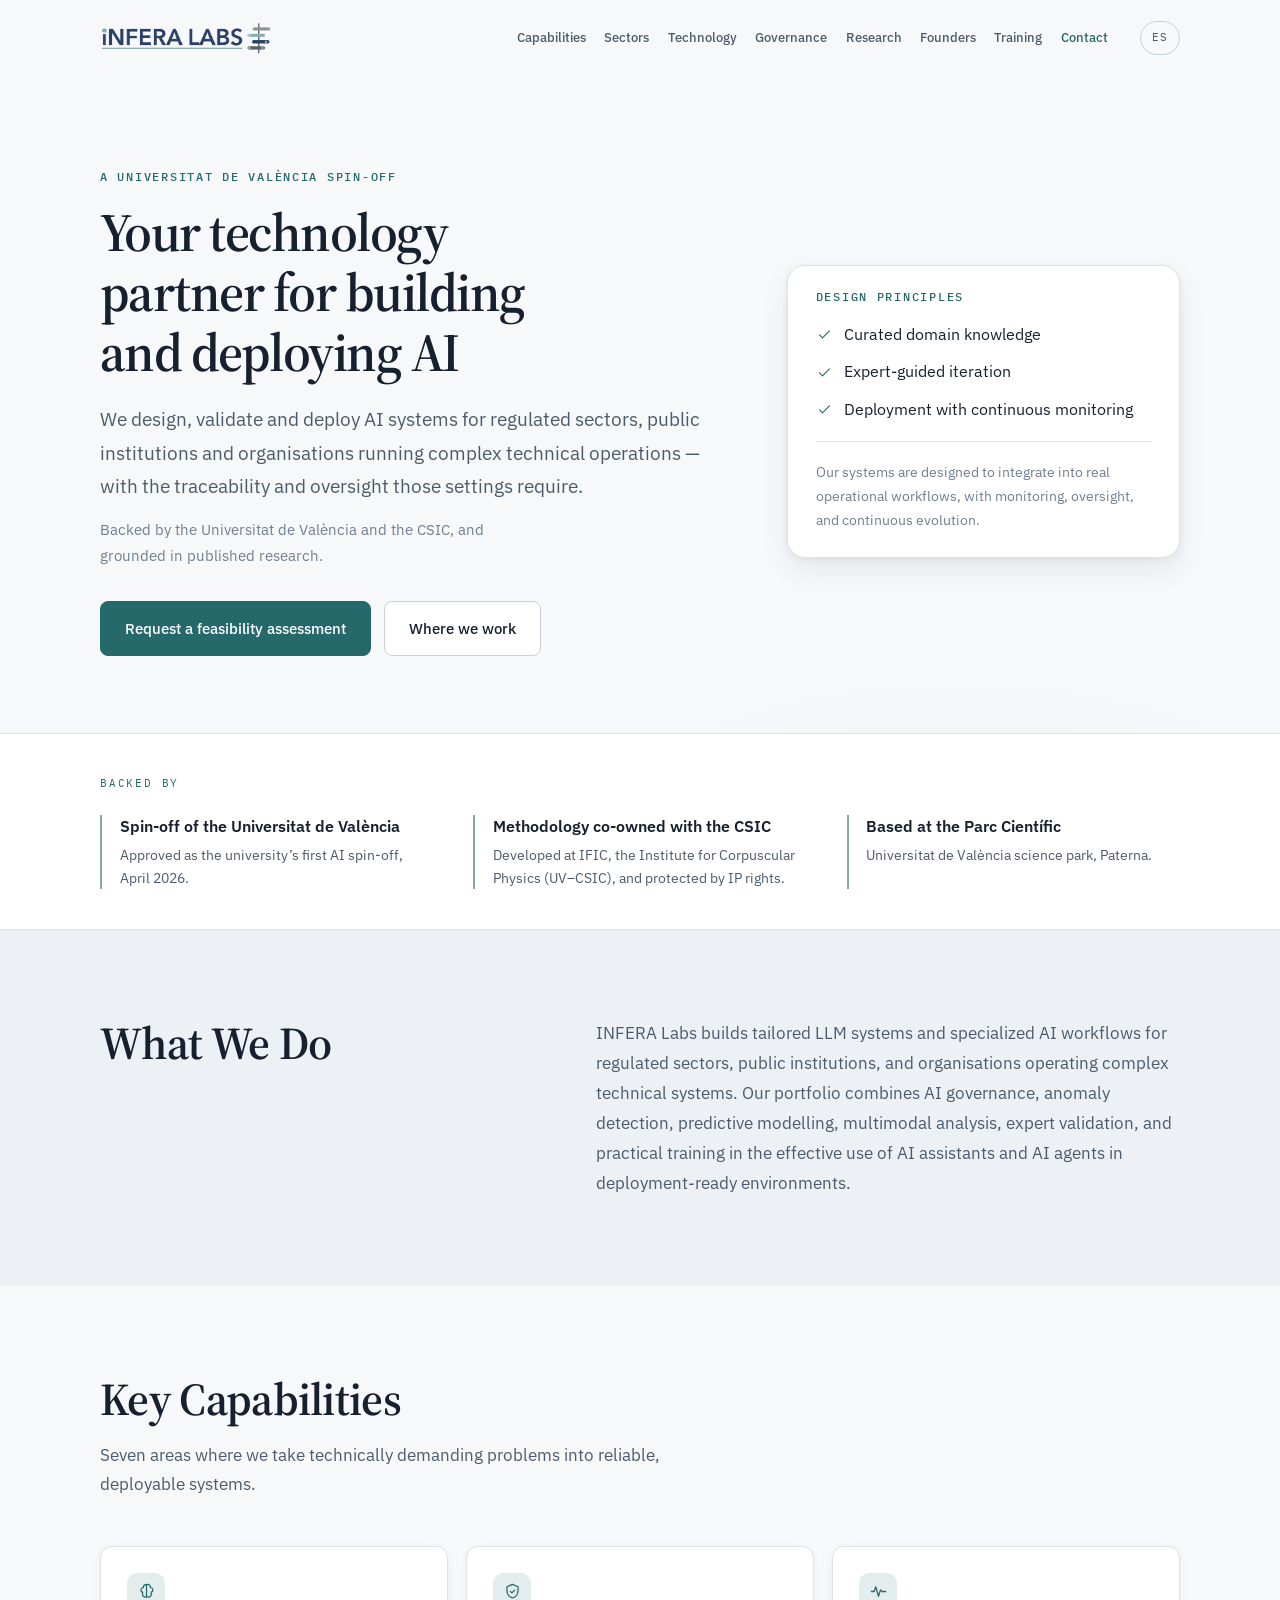
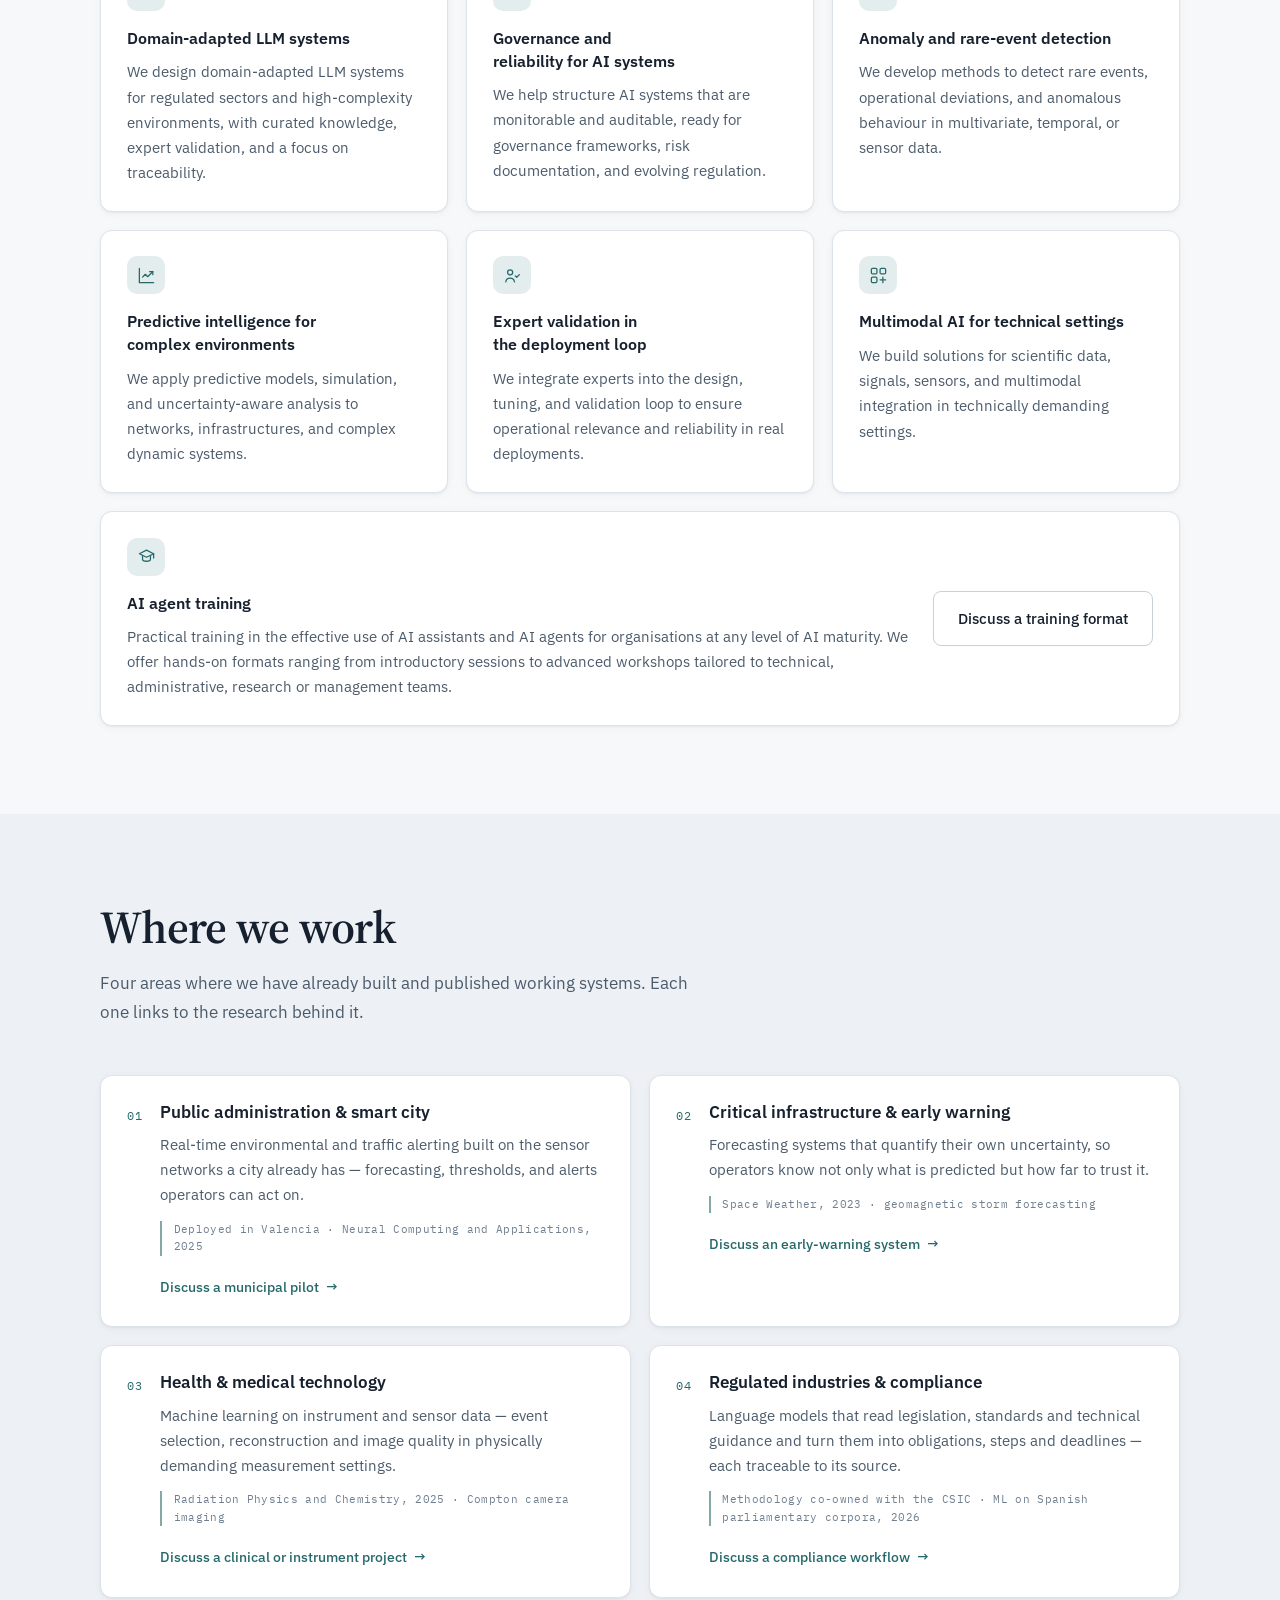
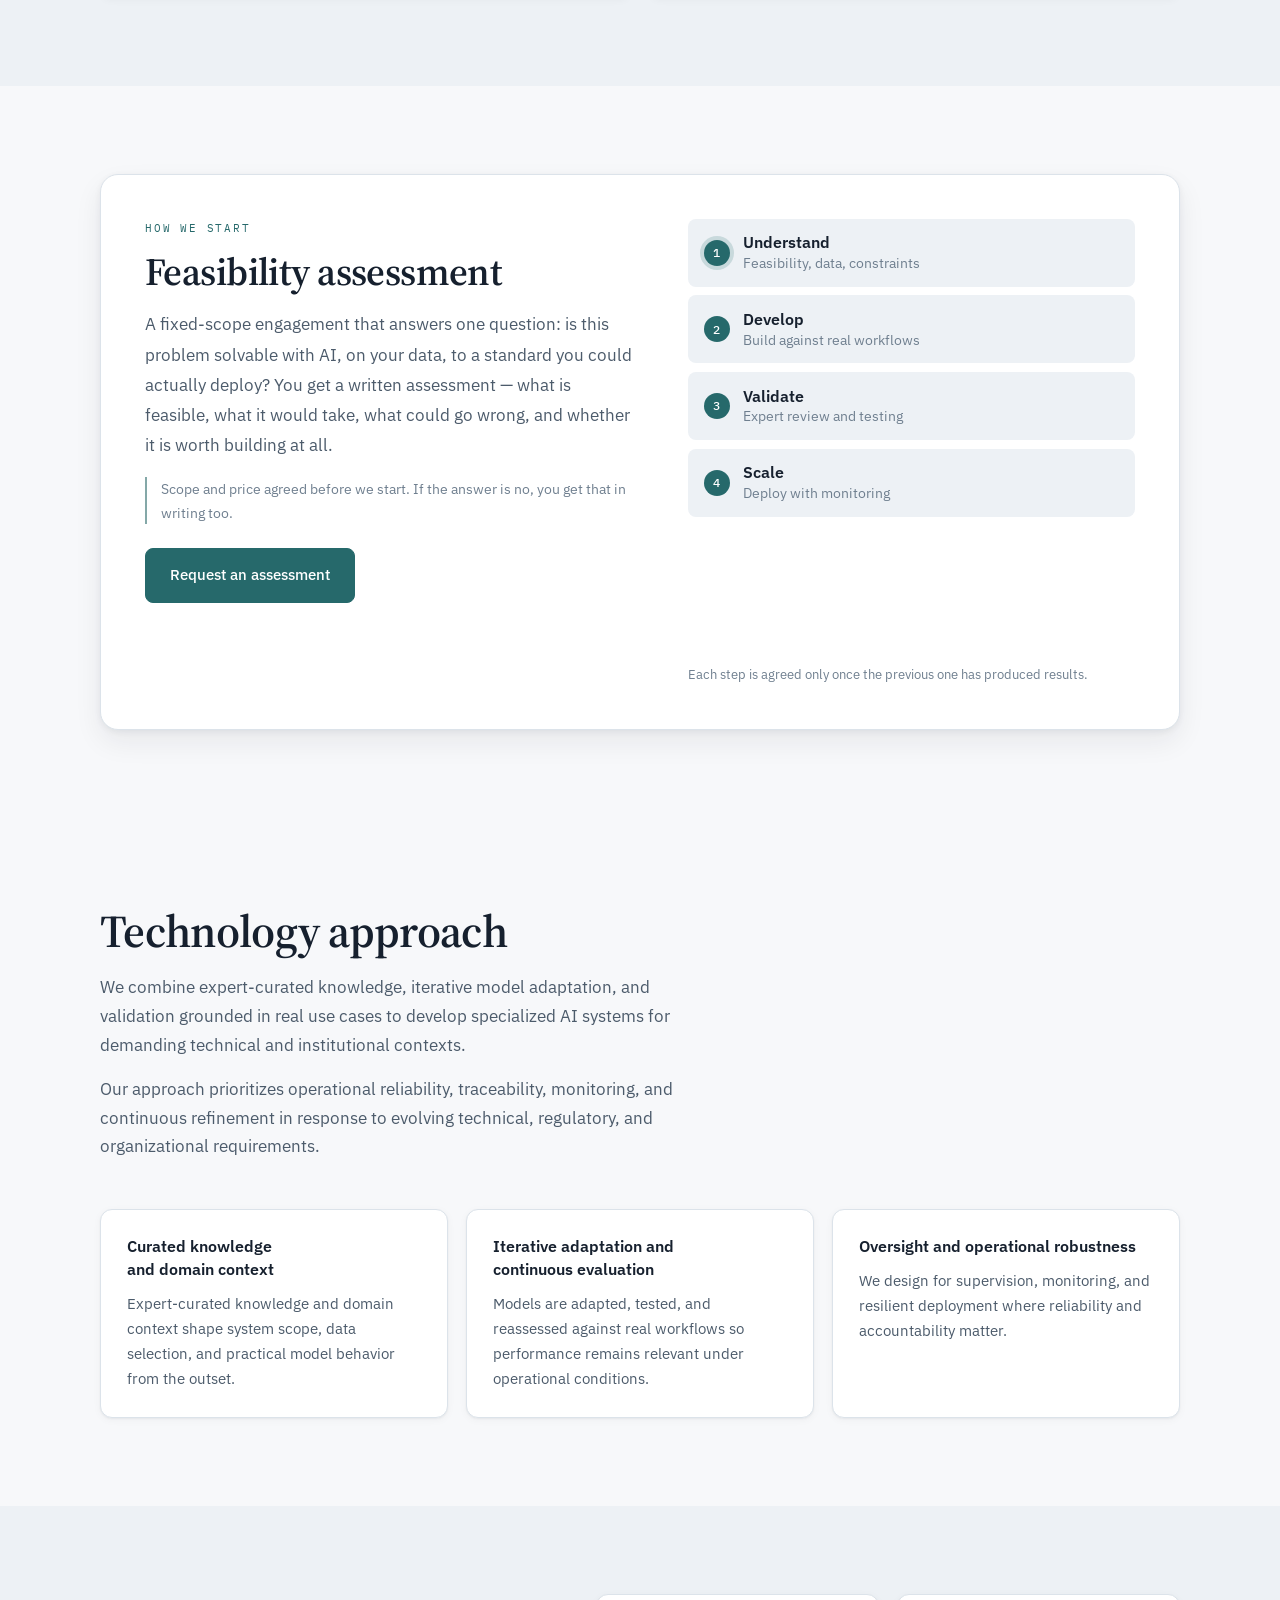
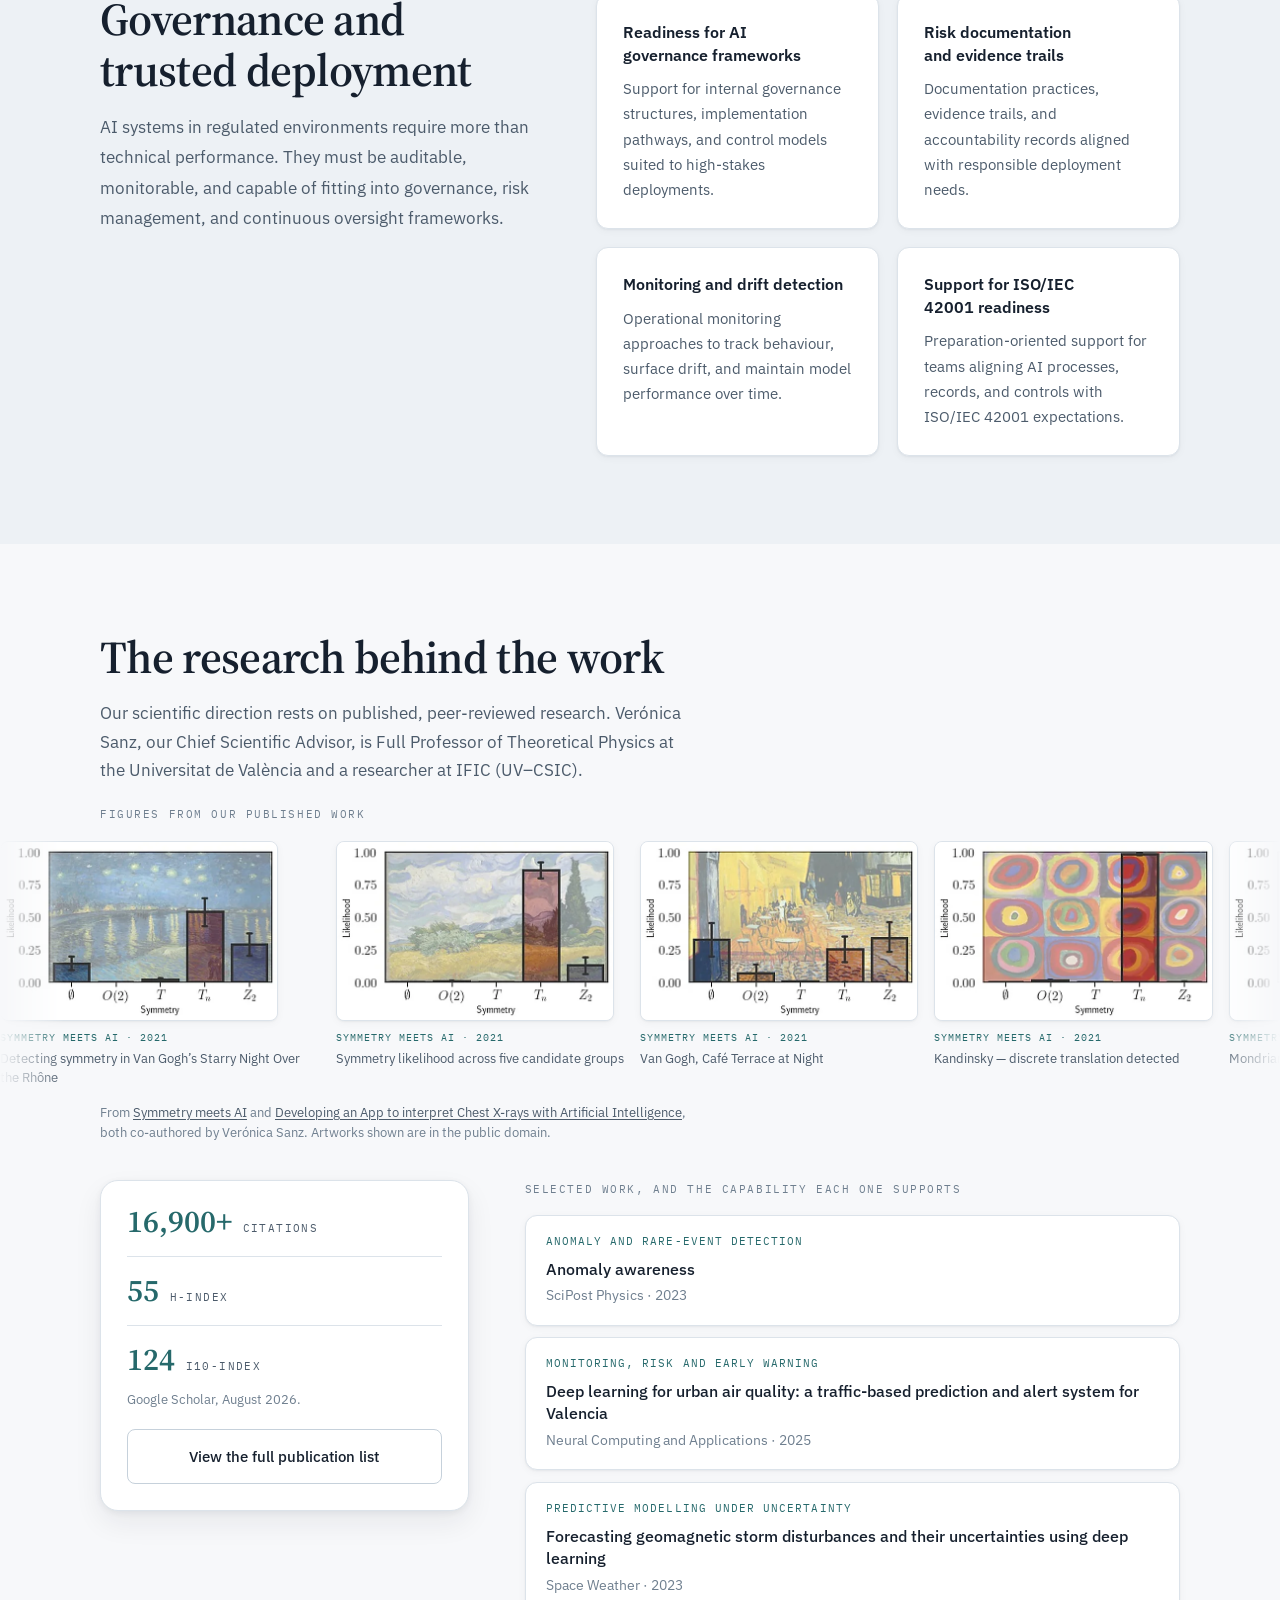
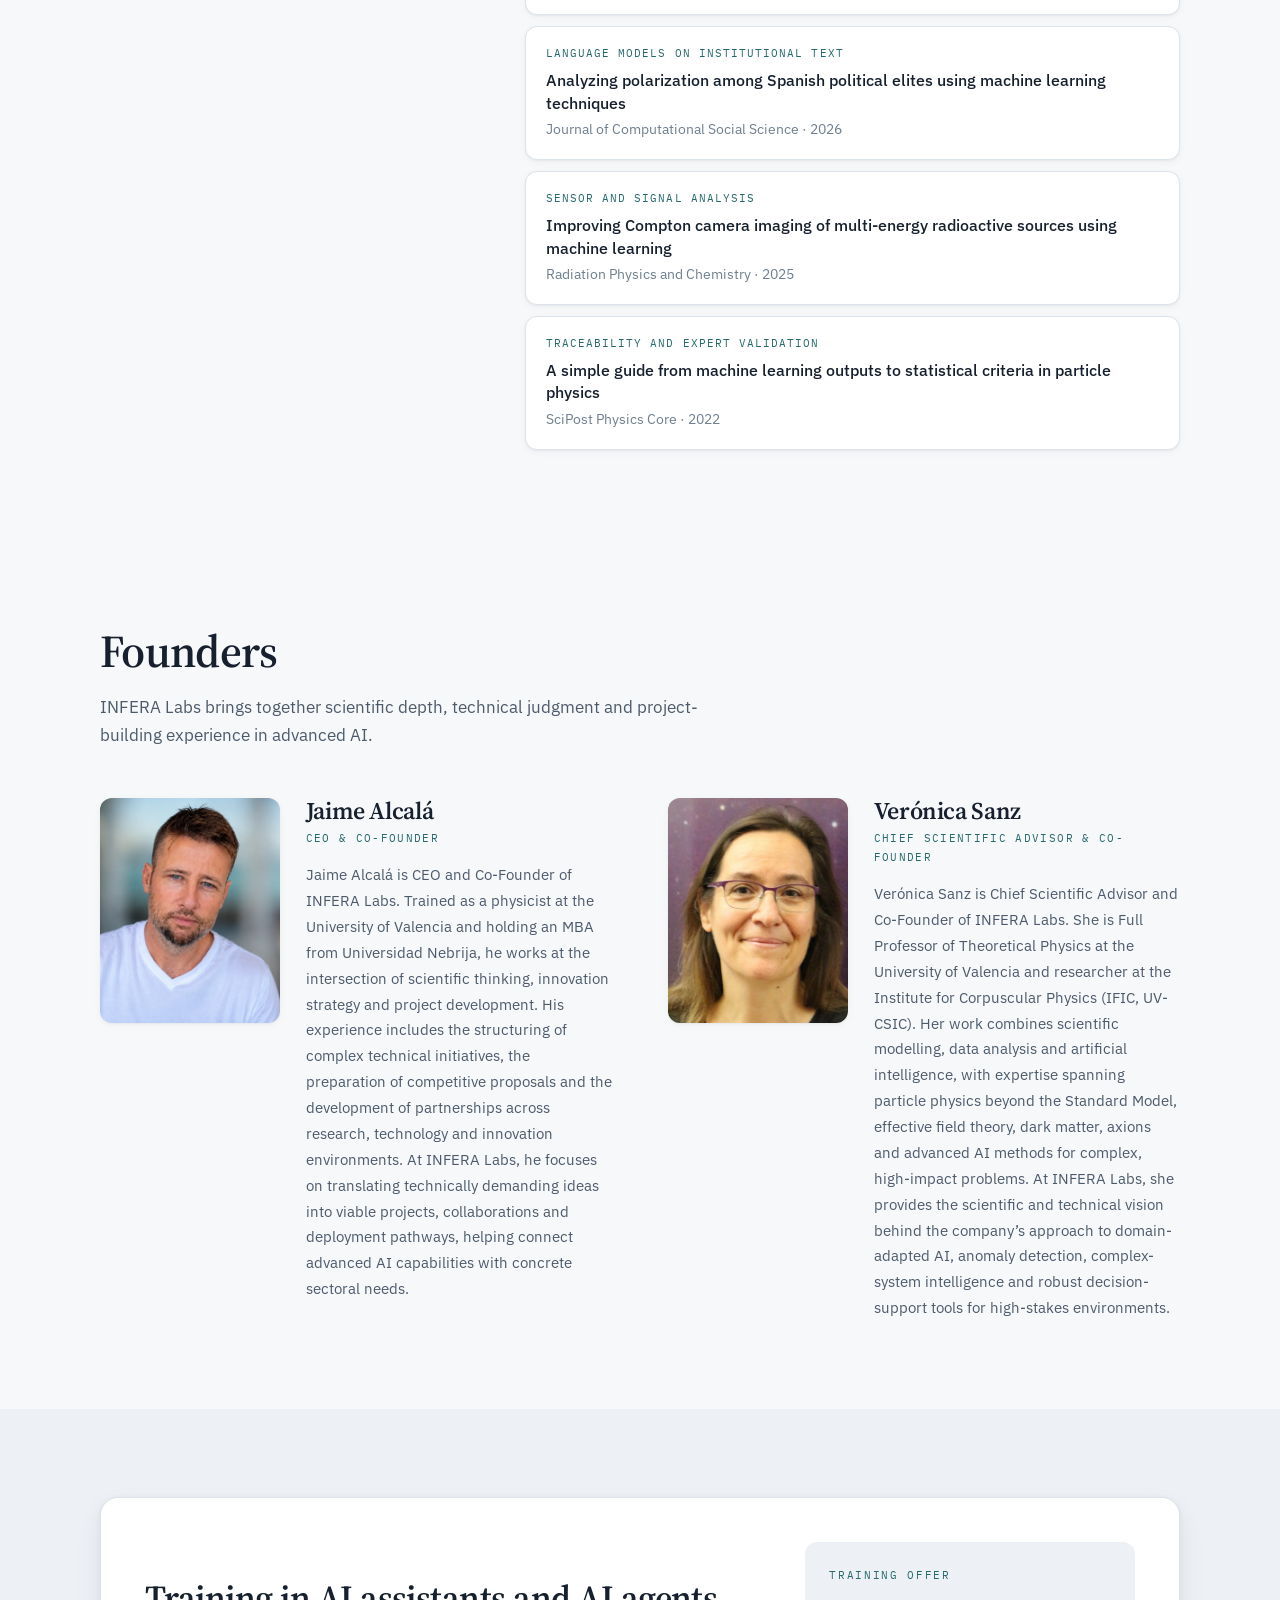
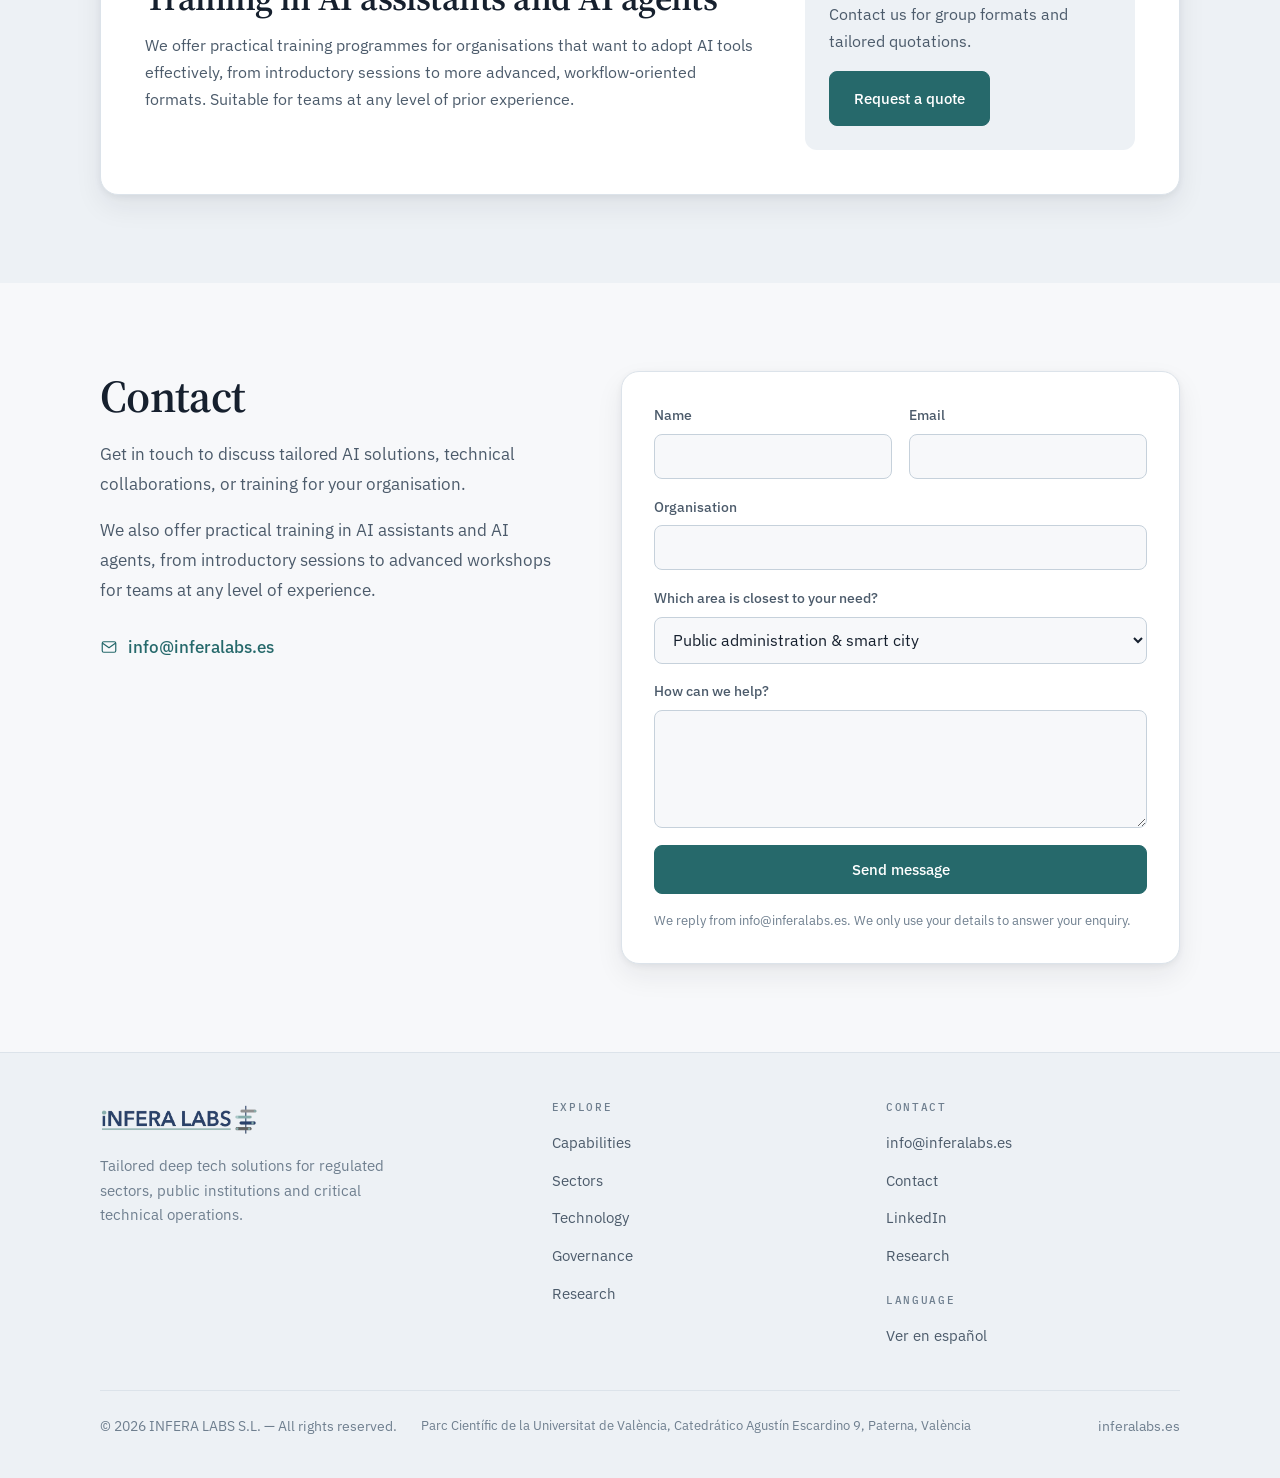
==== index.html @ 0bd189a3 "Add a running figure banner to the research section Figures pulled from the arXiv source archives of" ====
<!doctype html>
<html lang="en">
<head>
<meta charset="utf-8">
<meta name="viewport" content="width=device-width, initial-scale=1">
<script>document.documentElement.className+=" js";</script>
<title>INFERA Labs — Domain-adapted AI for regulated sectors</title>
<meta name="description" content="INFERA Labs builds tailored LLM systems and specialised AI for regulated sectors, public institutions and critical technical operations — with traceability, monitoring and expert validation.">
<link rel="canonical" href="https://inferalabs.es/">
<link rel="alternate" hreflang="en" href="https://inferalabs.es/">
<link rel="alternate" hreflang="es" href="https://inferalabs.es/es/">
<link rel="alternate" hreflang="x-default" href="https://inferalabs.es/">
<meta property="og:type" content="website">
<meta property="og:site_name" content="INFERA Labs">
<meta property="og:locale" content="en_GB">
<meta property="og:locale:alternate" content="es_ES">
<meta property="og:title" content="INFERA Labs — Domain-adapted AI for regulated sectors">
<meta property="og:description" content="INFERA Labs builds tailored LLM systems and specialised AI for regulated sectors, public institutions and critical technical operations — with traceability, monitoring and expert validation.">
<meta property="og:url" content="https://inferalabs.es/">
<meta property="og:image" content="https://inferalabs.es/assets/img/og-en.png">
<meta property="og:image:width" content="1200">
<meta property="og:image:height" content="630">
<meta name="twitter:card" content="summary_large_image">
<meta name="twitter:title" content="INFERA Labs — Domain-adapted AI for regulated sectors">
<meta name="twitter:description" content="INFERA Labs builds tailored LLM systems and specialised AI for regulated sectors, public institutions and critical technical operations — with traceability, monitoring and expert validation.">
<meta name="twitter:image" content="https://inferalabs.es/assets/img/og-en.png">
<meta name="theme-color" content="#F7F8FA" media="(prefers-color-scheme: light)">
<meta name="theme-color" content="#0C1219" media="(prefers-color-scheme: dark)">
<link rel="icon" href="/assets/img/icon-192.png" sizes="any" type="image/png">
<link rel="apple-touch-icon" href="/assets/img/apple-touch-icon.png">
<link rel="manifest" href="/site.webmanifest">
<link rel="preconnect" href="https://fonts.googleapis.com">
<link rel="preconnect" href="https://fonts.gstatic.com" crossorigin>
<link rel="stylesheet" href="https://fonts.googleapis.com/css2?family=IBM+Plex+Mono:wght@400;500&family=IBM+Plex+Sans:wght@400;500;600&family=Source+Serif+4:opsz,wght@8..60,400;8..60,600&display=swap">
<link rel="stylesheet" href="/assets/css/site.css">
<script type="application/ld+json">
{
  "@context": "https://schema.org",
  "@type": "Organization",
  "name": "INFERA Labs",
  "url": "https://inferalabs.es",
  "logo": "https://inferalabs.es/assets/img/logo.png",
  "description": "INFERA Labs builds tailored LLM systems and specialised AI for regulated sectors, public institutions and critical technical operations — with traceability, monitoring and expert validation.",
  "email": "info@inferalabs.es",
  "legalName": "INFERA LABS S.L.",
  "foundingDate": "2026-04-16",
  "sameAs": [
    "https://www.linkedin.com/company/infera-labs-s-l/"
  ],
  "address": {
    "@type": "PostalAddress",
    "addressCountry": "ES",
    "addressLocality": "Paterna",
    "addressRegion": "València",
    "streetAddress": "Parc Científic de la Universitat de València, Catedrático Agustín Escardino 9"
  },
  "parentOrganization": [
    {
      "@type": "CollegeOrUniversity",
      "name": "Universitat de València",
      "url": "https://www.uv.es"
    },
    {
      "@type": "ResearchOrganization",
      "name": "Consejo Superior de Investigaciones Científicas (CSIC)",
      "url": "https://www.csic.es"
    }
  ],
  "founder": [
    {
      "@type": "Person",
      "name": "Jaime Alcalá",
      "jobTitle": "CEO & Co-Founder"
    },
    {
      "@type": "Person",
      "name": "Verónica Sanz",
      "jobTitle": "Chief Scientific Advisor & Co-Founder"
    }
  ]
}
</script>
</head>
<body>
<a class="skip" href="#main">Skip to content</a>

<header class="site-header">
  <div class="wrap header-inner">
    <a class="brand" href="/" aria-label="INFERA Labs">
      <img class="logo-light" src="/assets/img/logo.png" alt="INFERA Labs" width="982" height="231" fetchpriority="high">
      <img class="logo-dark" src="/assets/img/logo-dark.png" alt="INFERA Labs" width="982" height="231">
    </a>
    <nav class="site-nav" id="primary-nav" aria-label="Primary">
        <a href="#capabilities">Capabilities</a>
        <a href="#sectors">Sectors</a>
        <a href="#approach">Technology</a>
        <a href="#governance">Governance</a>
        <a href="#research">Research</a>
        <a href="#founders">Founders</a>
        <a href="#training">Training</a>
        <a href="#contact">Contact</a>
    </nav>
    <div class="header-tools">
      <a class="lang" href="/es/" lang="es" hreflang="es" aria-label="Ver en español">
        <span>ES</span>
      </a>
      <button class="nav-toggle" type="button" aria-expanded="false" aria-controls="primary-nav" aria-label="Menu">
        <svg viewBox="0 0 24 24" fill="none" stroke="currentColor" stroke-width="1.6" stroke-linecap="round" stroke-linejoin="round" aria-hidden="true" class="ico-open"><path d="M4 7h16M4 12h16M4 17h16"/></svg><svg viewBox="0 0 24 24" fill="none" stroke="currentColor" stroke-width="1.6" stroke-linecap="round" stroke-linejoin="round" aria-hidden="true" class="ico-close"><path d="m6 6 12 12M18 6 6 18"/></svg>
      </button>
    </div>
  </div>
</header>

<main id="main">

  <section class="hero">
    <div class="wrap hero-grid">
      <div>
        <p class="eyebrow">A Universitat de València spin-off</p>
        <h1>Your technology partner for building and deploying AI</h1>
        <p class="lead">We design, validate and deploy AI systems for regulated sectors, public institutions and organisations running complex technical operations — with the traceability and oversight those settings require.</p>
        <p class="hero-support">Backed by the Universitat de València and the CSIC, and grounded in published research.</p>
        <div class="hero-actions">
          <a class="btn btn-primary" href="#how-we-start">Request a feasibility assessment</a>
          <a class="btn btn-secondary" href="#capabilities">Where we work</a>
        </div>
      </div>
      <aside class="panel reveal" data-delay="120">
        <h2>Design principles</h2>
        <ul>
          <li><svg viewBox="0 0 24 24" fill="none" stroke="currentColor" stroke-width="1.6" stroke-linecap="round" stroke-linejoin="round" aria-hidden="true"><path d="m5 12.5 4.2 4.2L19 7"/></svg><span>Curated domain knowledge</span></li>
          <li><svg viewBox="0 0 24 24" fill="none" stroke="currentColor" stroke-width="1.6" stroke-linecap="round" stroke-linejoin="round" aria-hidden="true"><path d="m5 12.5 4.2 4.2L19 7"/></svg><span>Expert-guided iteration</span></li>
          <li><svg viewBox="0 0 24 24" fill="none" stroke="currentColor" stroke-width="1.6" stroke-linecap="round" stroke-linejoin="round" aria-hidden="true"><path d="m5 12.5 4.2 4.2L19 7"/></svg><span>Deployment with continuous monitoring</span></li>
        </ul>
        <p class="panel-note">Our systems are designed to integrate into real operational workflows, with monitoring, oversight, and continuous evolution.</p>
      </aside>
    </div>
  </section>

  <section class="credband">
    <div class="wrap">
      <p class="cred-label">Backed by</p>
      <div class="cred-grid">
        <div class="cred reveal" data-delay="0"><h3>Spin-off of the Universitat de València</h3><p>Approved as the university’s first AI spin-off, April 2026.</p></div>
        <div class="cred reveal" data-delay="70"><h3>Methodology co-owned with the CSIC</h3><p>Developed at IFIC, the Institute for Corpuscular Physics (UV–CSIC), and protected by IP rights.</p></div>
        <div class="cred reveal" data-delay="140"><h3>Based at the Parc Científic</h3><p>Universitat de València science park, Paterna.</p></div>
      </div>
    </div>
  </section>

  <section class="section section-alt" id="what-we-do">
    <div class="wrap split">
      <h2 class="reveal">What We Do</h2>
      <p class="lead reveal" data-delay="80">INFERA Labs builds tailored LLM systems and specialized AI workflows for regulated sectors, public institutions, and organisations operating complex technical systems. Our portfolio combines AI governance, anomaly detection, predictive modelling, multimodal analysis, expert validation, and practical training in the effective use of AI assistants and AI agents in deployment-ready environments.</p>
    </div>
  </section>

  <section class="section" id="capabilities">
    <div class="wrap">
      <div class="section-head reveal">
        <h2>Key Capabilities</h2>
        <p>Seven areas where we take technically demanding problems into reliable, deployable systems.</p>
      </div>
      <div class="grid-3">
        <article class="card reveal" data-delay="0">
          <div class="card-icon"><svg viewBox="0 0 24 24" fill="none" stroke="currentColor" stroke-width="1.6" stroke-linecap="round" stroke-linejoin="round" aria-hidden="true"><path d="M12 3a4 4 0 0 0-4 4 3 3 0 0 0-1 5.83V15a4 4 0 0 0 4 4h1V3Z"/><path d="M13 3a4 4 0 0 1 4 4 3 3 0 0 1 1 5.83V15a4 4 0 0 1-4 4h-1"/></svg></div>
          <h3>Domain-adapted LLM systems</h3>
          <p>We design domain-adapted LLM systems for regulated sectors and high-complexity environments, with curated knowledge, expert validation, and a focus on traceability.</p>
        </article>
        <article class="card reveal" data-delay="60">
          <div class="card-icon"><svg viewBox="0 0 24 24" fill="none" stroke="currentColor" stroke-width="1.6" stroke-linecap="round" stroke-linejoin="round" aria-hidden="true"><path d="M12 3 5 6v5c0 4.2 2.9 8.1 7 9 4.1-.9 7-4.8 7-9V6l-7-3Z"/><path d="m9.2 11.8 2 2 3.6-3.6"/></svg></div>
          <h3>Governance and reliability for AI systems</h3>
          <p>We help structure AI systems that are monitorable and auditable, ready for governance frameworks, risk documentation, and evolving regulation.</p>
        </article>
        <article class="card reveal" data-delay="120">
          <div class="card-icon"><svg viewBox="0 0 24 24" fill="none" stroke="currentColor" stroke-width="1.6" stroke-linecap="round" stroke-linejoin="round" aria-hidden="true"><path d="M3 12h3.5l2-6 3.5 12 2.5-8 1.8 2H21"/></svg></div>
          <h3>Anomaly and rare-event detection</h3>
          <p>We develop methods to detect rare events, operational deviations, and anomalous behaviour in multivariate, temporal, or sensor data.</p>
        </article>
        <article class="card reveal" data-delay="180">
          <div class="card-icon"><svg viewBox="0 0 24 24" fill="none" stroke="currentColor" stroke-width="1.6" stroke-linecap="round" stroke-linejoin="round" aria-hidden="true"><path d="M3 3v18h18"/><path d="m7 14 3.5-3.5 3 3L20 7"/><path d="M20 11V7h-4"/></svg></div>
          <h3>Predictive intelligence for complex environments</h3>
          <p>We apply predictive models, simulation, and uncertainty-aware analysis to networks, infrastructures, and complex dynamic systems.</p>
        </article>
        <article class="card reveal" data-delay="240">
          <div class="card-icon"><svg viewBox="0 0 24 24" fill="none" stroke="currentColor" stroke-width="1.6" stroke-linecap="round" stroke-linejoin="round" aria-hidden="true"><circle cx="9" cy="8" r="3.2"/><path d="M3.5 20a5.6 5.6 0 0 1 11 0"/><path d="m15.5 12.5 1.8 1.8 3.4-3.4"/></svg></div>
          <h3>Expert validation in the deployment loop</h3>
          <p>We integrate experts into the design, tuning, and validation loop to ensure operational relevance and reliability in real deployments.</p>
        </article>
        <article class="card reveal" data-delay="300">
          <div class="card-icon"><svg viewBox="0 0 24 24" fill="none" stroke="currentColor" stroke-width="1.6" stroke-linecap="round" stroke-linejoin="round" aria-hidden="true"><rect x="3" y="3" width="7" height="7" rx="1.5"/><rect x="14" y="3" width="7" height="7" rx="1.5"/><rect x="3" y="14" width="7" height="7" rx="1.5"/><path d="M14 17.5h7M17.5 14v7"/></svg></div>
          <h3>Multimodal AI for technical settings</h3>
          <p>We build solutions for scientific data, signals, sensors, and multimodal integration in technically demanding settings.</p>
        </article>
        <article class="card card-wide reveal">
          <div class="card-body">
            <div>
              <div class="card-icon"><svg viewBox="0 0 24 24" fill="none" stroke="currentColor" stroke-width="1.6" stroke-linecap="round" stroke-linejoin="round" aria-hidden="true"><path d="m12 4 9 4.5-9 4.5-9-4.5L12 4Z"/><path d="M7 11v4.5c0 1.4 2.2 2.5 5 2.5s5-1.1 5-2.5V11"/><path d="M21 8.5V14"/></svg></div>
              <h3>AI agent training</h3>
              <p>Practical training in the effective use of AI assistants and AI agents for organisations at any level of AI maturity. We offer hands-on formats ranging from introductory sessions to advanced workshops tailored to technical, administrative, research or management teams.</p>
            </div>
            <a class="btn btn-secondary" href="#training">Discuss a training format</a>
          </div>
        </article>
      </div>
    </div>
  </section>

  <section class="section section-alt" id="sectors">
    <div class="wrap">
      <div class="section-head reveal">
        <h2>Where we work</h2>
        <p>Four areas where we have already built and published working systems. Each one links to the research behind it.</p>
      </div>
      <div class="sectors">
        <article class="sector reveal" data-delay="0">
          <span class="sector-n">01</span>
          <div>
            <h3>Public administration &amp; smart city</h3>
            <p class="sector-what">Real-time environmental and traffic alerting built on the sensor networks a city already has — forecasting, thresholds, and alerts operators can act on.</p>
            <p class="sector-proof">Deployed in Valencia · Neural Computing and Applications, 2025</p>
            <a class="sector-cta" href="?sector=public-administration#contact">Discuss a municipal pilot <span aria-hidden="true">&rarr;</span></a>
          </div>
        </article>
        <article class="sector reveal" data-delay="70">
          <span class="sector-n">02</span>
          <div>
            <h3>Critical infrastructure &amp; early warning</h3>
            <p class="sector-what">Forecasting systems that quantify their own uncertainty, so operators know not only what is predicted but how far to trust it.</p>
            <p class="sector-proof">Space Weather, 2023 · geomagnetic storm forecasting</p>
            <a class="sector-cta" href="?sector=critical-infrastructure#contact">Discuss an early-warning system <span aria-hidden="true">&rarr;</span></a>
          </div>
        </article>
        <article class="sector reveal" data-delay="140">
          <span class="sector-n">03</span>
          <div>
            <h3>Health &amp; medical technology</h3>
            <p class="sector-what">Machine learning on instrument and sensor data — event selection, reconstruction and image quality in physically demanding measurement settings.</p>
            <p class="sector-proof">Radiation Physics and Chemistry, 2025 · Compton camera imaging</p>
            <a class="sector-cta" href="?sector=health-medtech#contact">Discuss a clinical or instrument project <span aria-hidden="true">&rarr;</span></a>
          </div>
        </article>
        <article class="sector reveal" data-delay="210">
          <span class="sector-n">04</span>
          <div>
            <h3>Regulated industries &amp; compliance</h3>
            <p class="sector-what">Language models that read legislation, standards and technical guidance and turn them into obligations, steps and deadlines — each traceable to its source.</p>
            <p class="sector-proof">Methodology co-owned with the CSIC · ML on Spanish parliamentary corpora, 2026</p>
            <a class="sector-cta" href="?sector=regulated-compliance#contact">Discuss a compliance workflow <span aria-hidden="true">&rarr;</span></a>
          </div>
        </article>
      </div>
    </div>
  </section>

  <section class="section" id="how-we-start">
    <div class="wrap">
      <div class="offer reveal">
        <div class="offer-main">
          <p class="offer-label">How we start</p>
          <h2>Feasibility assessment</h2>
          <p class="lead">A fixed-scope engagement that answers one question: is this problem solvable with AI, on your data, to a standard you could actually deploy? You get a written assessment — what is feasible, what it would take, what could go wrong, and whether it is worth building at all.</p>
          <p class="offer-note">Scope and price agreed before we start. If the answer is no, you get that in writing too.</p>
          <a class="btn btn-primary" href="#contact">Request an assessment</a>
        </div>
        <ol class="steps">
          <li class="step reveal" data-delay="0"><span class="step-n">1</span><span class="step-t">Understand</span><span class="step-d">Feasibility, data, constraints</span></li>
          <li class="step reveal" data-delay="60"><span class="step-n">2</span><span class="step-t">Develop</span><span class="step-d">Build against real workflows</span></li>
          <li class="step reveal" data-delay="120"><span class="step-n">3</span><span class="step-t">Validate</span><span class="step-d">Expert review and testing</span></li>
          <li class="step reveal" data-delay="180"><span class="step-n">4</span><span class="step-t">Scale</span><span class="step-d">Deploy with monitoring</span></li>
        </ol>
        <p class="steps-note">Each step is agreed only once the previous one has produced results.</p>
      </div>
    </div>
  </section>

  <section class="section" id="approach">
    <div class="wrap">
      <div class="section-head reveal">
        <h2>Technology approach</h2>
        <p>We combine expert-curated knowledge, iterative model adaptation, and validation grounded in real use cases to develop specialized AI systems for demanding technical and institutional contexts.</p>
        <p style="margin-top:1rem">Our approach prioritizes operational reliability, traceability, monitoring, and continuous refinement in response to evolving technical, regulatory, and organizational requirements.</p>
      </div>
      <div class="grid-3">
        <article class="card reveal" data-delay="0"><h3>Curated knowledge and domain context</h3><p>Expert-curated knowledge and domain context shape system scope, data selection, and practical model behavior from the outset.</p></article>
        <article class="card reveal" data-delay="70"><h3>Iterative adaptation and continuous evaluation</h3><p>Models are adapted, tested, and reassessed against real workflows so performance remains relevant under operational conditions.</p></article>
        <article class="card reveal" data-delay="140"><h3>Oversight and operational robustness</h3><p>We design for supervision, monitoring, and resilient deployment where reliability and accountability matter.</p></article>
      </div>
    </div>
  </section>

  <section class="section section-alt" id="governance">
    <div class="wrap split">
      <div class="reveal">
        <h2>Governance and trusted deployment</h2>
        <p class="lead" style="margin-top:1rem">AI systems in regulated environments require more than technical performance. They must be auditable, monitorable, and capable of fitting into governance, risk management, and continuous oversight frameworks.</p>
      </div>
      <div class="grid-2">
        <article class="card reveal" data-delay="0"><h3>Readiness for AI governance frameworks</h3><p>Support for internal governance structures, implementation pathways, and control models suited to high-stakes deployments.</p></article>
        <article class="card reveal" data-delay="60"><h3>Risk documentation and evidence trails</h3><p>Documentation practices, evidence trails, and accountability records aligned with responsible deployment needs.</p></article>
        <article class="card reveal" data-delay="120"><h3>Monitoring and drift detection</h3><p>Operational monitoring approaches to track behaviour, surface drift, and maintain model performance over time.</p></article>
        <article class="card reveal" data-delay="180"><h3>Support for ISO/IEC 42001 readiness</h3><p>Preparation-oriented support for teams aligning AI processes, records, and controls with ISO/IEC 42001 expectations.</p></article>
      </div>
    </div>
  </section>

  <section class="section" id="research">
    <div class="wrap">
      <div class="section-head reveal">
        <h2>The research behind the work</h2>
        <p>Our scientific direction rests on published, peer-reviewed research. Verónica Sanz, our Chief Scientific Advisor, is Full Professor of Theoretical Physics at the Universitat de València and a researcher at IFIC (UV–CSIC).</p>
      </div>
      <p class="ticker-label reveal">Figures from our published work</p>
    </div>

    <div class="ticker" role="group" aria-label="Figures from our published work">
      <div class="ticker-track">
          <figure class="tile">
            <img src="/assets/img/research/sym-vangogh-rhone.webp" width="559" height="360" loading="lazy" decoding="async" alt="Bar chart of symmetry likelihood overlaid on Van Gogh’s Starry Night Over the Rhône">
            <figcaption><span class="tile-paper">Symmetry meets AI · 2021</span>Detecting symmetry in Van Gogh’s Starry Night Over the Rhône</figcaption>
          </figure>
          <figure class="tile">
            <img src="/assets/img/research/sym-vangogh-wheatfield.webp" width="559" height="360" loading="lazy" decoding="async" alt="Bar chart of symmetry likelihood overlaid on a Van Gogh landscape">
            <figcaption><span class="tile-paper">Symmetry meets AI · 2021</span>Symmetry likelihood across five candidate groups</figcaption>
          </figure>
          <figure class="tile">
            <img src="/assets/img/research/sym-vangogh-cafe.webp" width="559" height="360" loading="lazy" decoding="async" alt="Bar chart of symmetry likelihood overlaid on Van Gogh’s Café Terrace at Night">
            <figcaption><span class="tile-paper">Symmetry meets AI · 2021</span>Van Gogh, Café Terrace at Night</figcaption>
          </figure>
          <figure class="tile">
            <img src="/assets/img/research/sym-kandinsky.webp" width="559" height="360" loading="lazy" decoding="async" alt="Bar chart of symmetry likelihood overlaid on a Kandinsky painting">
            <figcaption><span class="tile-paper">Symmetry meets AI · 2021</span>Kandinsky — discrete translation detected</figcaption>
          </figure>
          <figure class="tile">
            <img src="/assets/img/research/sym-mondrian.webp" width="559" height="360" loading="lazy" decoding="async" alt="Bar chart of symmetry likelihood overlaid on a Mondrian composition">
            <figcaption><span class="tile-paper">Symmetry meets AI · 2021</span>Mondrian — translation detected</figcaption>
          </figure>
          <figure class="tile">
            <img src="/assets/img/research/sym-fractal.webp" width="559" height="360" loading="lazy" decoding="async" alt="Bar chart of symmetry likelihood overlaid on a generated fractal image">
            <figcaption><span class="tile-paper">Symmetry meets AI · 2021</span>A generated fractal, for comparison</figcaption>
          </figure>
          <figure class="tile">
            <img src="/assets/img/research/xray-cardiomegaly.webp" width="559" height="360" loading="lazy" decoding="async" alt="Chest X-ray with a Grad-CAM heat map highlighting the heart region">
            <figcaption><span class="tile-paper">Chest X-ray interpretation · 2020</span>Grad-CAM: where the model looked — cardiomegaly</figcaption>
          </figure>
          <figure class="tile">
            <img src="/assets/img/research/xray-effusion.webp" width="559" height="360" loading="lazy" decoding="async" alt="Chest X-ray with a Grad-CAM heat map highlighting a pleural effusion">
            <figcaption><span class="tile-paper">Chest X-ray interpretation · 2020</span>Grad-CAM — pleural effusion</figcaption>
          </figure>
          <figure class="tile">
            <img src="/assets/img/research/xray-nodule.webp" width="559" height="360" loading="lazy" decoding="async" alt="Chest X-ray with a Grad-CAM heat map highlighting a pulmonary nodule">
            <figcaption><span class="tile-paper">Chest X-ray interpretation · 2020</span>Grad-CAM — pulmonary nodule</figcaption>
          </figure>
        <div class="ticker-copy" aria-hidden="true">
          <figure class="tile">
            <img src="/assets/img/research/sym-vangogh-rhone.webp" width="559" height="360" loading="lazy" decoding="async" alt="">
            <figcaption><span class="tile-paper">Symmetry meets AI · 2021</span>Detecting symmetry in Van Gogh’s Starry Night Over the Rhône</figcaption>
          </figure>
          <figure class="tile">
            <img src="/assets/img/research/sym-vangogh-wheatfield.webp" width="559" height="360" loading="lazy" decoding="async" alt="">
            <figcaption><span class="tile-paper">Symmetry meets AI · 2021</span>Symmetry likelihood across five candidate groups</figcaption>
          </figure>
          <figure class="tile">
            <img src="/assets/img/research/sym-vangogh-cafe.webp" width="559" height="360" loading="lazy" decoding="async" alt="">
            <figcaption><span class="tile-paper">Symmetry meets AI · 2021</span>Van Gogh, Café Terrace at Night</figcaption>
          </figure>
          <figure class="tile">
            <img src="/assets/img/research/sym-kandinsky.webp" width="559" height="360" loading="lazy" decoding="async" alt="">
            <figcaption><span class="tile-paper">Symmetry meets AI · 2021</span>Kandinsky — discrete translation detected</figcaption>
          </figure>
          <figure class="tile">
            <img src="/assets/img/research/sym-mondrian.webp" width="559" height="360" loading="lazy" decoding="async" alt="">
            <figcaption><span class="tile-paper">Symmetry meets AI · 2021</span>Mondrian — translation detected</figcaption>
          </figure>
          <figure class="tile">
            <img src="/assets/img/research/sym-fractal.webp" width="559" height="360" loading="lazy" decoding="async" alt="">
            <figcaption><span class="tile-paper">Symmetry meets AI · 2021</span>A generated fractal, for comparison</figcaption>
          </figure>
          <figure class="tile">
            <img src="/assets/img/research/xray-cardiomegaly.webp" width="559" height="360" loading="lazy" decoding="async" alt="">
            <figcaption><span class="tile-paper">Chest X-ray interpretation · 2020</span>Grad-CAM: where the model looked — cardiomegaly</figcaption>
          </figure>
          <figure class="tile">
            <img src="/assets/img/research/xray-effusion.webp" width="559" height="360" loading="lazy" decoding="async" alt="">
            <figcaption><span class="tile-paper">Chest X-ray interpretation · 2020</span>Grad-CAM — pleural effusion</figcaption>
          </figure>
          <figure class="tile">
            <img src="/assets/img/research/xray-nodule.webp" width="559" height="360" loading="lazy" decoding="async" alt="">
            <figcaption><span class="tile-paper">Chest X-ray interpretation · 2020</span>Grad-CAM — pulmonary nodule</figcaption>
          </figure>
        </div>
      </div>
    </div>

    <div class="wrap">
      <p class="ticker-credit">From <a href="https://arxiv.org/abs/2103.06115" rel="noopener">Symmetry meets AI</a> and <a href="https://arxiv.org/abs/1906.11282" rel="noopener">Developing an App to interpret Chest X-rays with Artificial Intelligence</a>, both co-authored by Verónica Sanz. Artworks shown are in the public domain.</p>

      <div class="research-grid">
        <aside class="metrics reveal">
          <div class="metric"><span class="mv">16,900+</span><span class="ml">Citations</span></div>
          <div class="metric"><span class="mv">55</span><span class="ml">h-index</span></div>
          <div class="metric"><span class="mv">124</span><span class="ml">i10-index</span></div>
          <p class="metrics-note">Google Scholar, August 2026.</p>
          <a class="btn btn-secondary" href="https://scholar.google.com/citations?user=n1PjQoYAAAAJ&hl=en" rel="noopener">View the full publication list</a>
        </aside>
        <div>
          <p class="pubs-label reveal">Selected work, and the capability each one supports</p>
          <ol class="pubs">
          <li class="pub reveal" data-delay="0">
            <p class="pub-tag">Anomaly and rare-event detection</p>
            <p class="pub-title">Anomaly awareness</p>
            <p class="pub-venue">SciPost Physics &middot; 2023</p>
          </li>
          <li class="pub reveal" data-delay="55">
            <p class="pub-tag">Monitoring, risk and early warning</p>
            <p class="pub-title">Deep learning for urban air quality: a traffic-based prediction and alert system for Valencia</p>
            <p class="pub-venue">Neural Computing and Applications &middot; 2025</p>
          </li>
          <li class="pub reveal" data-delay="110">
            <p class="pub-tag">Predictive modelling under uncertainty</p>
            <p class="pub-title">Forecasting geomagnetic storm disturbances and their uncertainties using deep learning</p>
            <p class="pub-venue">Space Weather &middot; 2023</p>
          </li>
          <li class="pub reveal" data-delay="165">
            <p class="pub-tag">Language models on institutional text</p>
            <p class="pub-title">Analyzing polarization among Spanish political elites using machine learning techniques</p>
            <p class="pub-venue">Journal of Computational Social Science &middot; 2026</p>
          </li>
          <li class="pub reveal" data-delay="220">
            <p class="pub-tag">Sensor and signal analysis</p>
            <p class="pub-title">Improving Compton camera imaging of multi-energy radioactive sources using machine learning</p>
            <p class="pub-venue">Radiation Physics and Chemistry &middot; 2025</p>
          </li>
          <li class="pub reveal" data-delay="275">
            <p class="pub-tag">Traceability and expert validation</p>
            <p class="pub-title">A simple guide from machine learning outputs to statistical criteria in particle physics</p>
            <p class="pub-venue">SciPost Physics Core &middot; 2022</p>
          </li>
          </ol>
        </div>
      </div>
    </div>
  </section>

  <section class="section" id="founders">
    <div class="wrap">
      <div class="section-head reveal">
        <h2>Founders</h2>
        <p>INFERA Labs brings together scientific depth, technical judgment and project-building experience in advanced AI.</p>
      </div>
      <div class="founders">
        <article class="founder reveal" data-delay="0">
          <picture>
            <source srcset="/assets/img/jaime.webp" type="image/webp">
            <img class="founder-photo" src="/assets/img/jaime.jpg" alt="Portrait of Jaime Alcalá" width="800" height="1000" loading="lazy" decoding="async">
          </picture>
          <div>
            <h3>Jaime Alcalá</h3>
            <p class="role">CEO &amp; Co-Founder</p>
            <p class="bio">Jaime Alcalá is CEO and Co-Founder of INFERA Labs. Trained as a physicist at the University of Valencia and holding an MBA from Universidad Nebrija, he works at the intersection of scientific thinking, innovation strategy and project development. His experience includes the structuring of complex technical initiatives, the preparation of competitive proposals and the development of partnerships across research, technology and innovation environments. At INFERA Labs, he focuses on translating technically demanding ideas into viable projects, collaborations and deployment pathways, helping connect advanced AI capabilities with concrete sectoral needs.</p>
          </div>
        </article>
        <article class="founder reveal" data-delay="90">
          <picture>
            <source srcset="/assets/img/veronica.webp" type="image/webp">
            <img class="founder-photo" src="/assets/img/veronica.jpg" alt="Portrait of Verónica Sanz" width="800" height="1000" loading="lazy" decoding="async">
          </picture>
          <div>
            <h3>Verónica Sanz</h3>
            <p class="role">Chief Scientific Advisor &amp; Co-Founder</p>
            <p class="bio">Verónica Sanz is Chief Scientific Advisor and Co-Founder of INFERA Labs. She is Full Professor of Theoretical Physics at the University of Valencia and researcher at the Institute for Corpuscular Physics (IFIC, UV-CSIC). Her work combines scientific modelling, data analysis and artificial intelligence, with expertise spanning particle physics beyond the Standard Model, effective field theory, dark matter, axions and advanced AI methods for complex, high-impact problems. At INFERA Labs, she provides the scientific and technical vision behind the company’s approach to domain-adapted AI, anomaly detection, complex-system intelligence and robust decision-support tools for high-stakes environments.</p>
          </div>
        </article>
      </div>
    </div>
  </section>

  <section class="section section-alt" id="training">
    <div class="wrap">
      <div class="callout reveal">
        <div>
          <h2>Training in AI assistants and AI agents</h2>
          <p>We offer practical training programmes for organisations that want to adopt AI tools effectively, from introductory sessions to more advanced, workflow-oriented formats. Suitable for teams at any level of prior experience.</p>
        </div>
        <div class="callout-side">
          <p class="label">Training offer</p>
          <p>Contact us for group formats and tailored quotations.</p>
          <a class="btn btn-primary" href="#contact">Request a quote</a>
        </div>
      </div>
    </div>
  </section>

  <section class="section" id="contact">
    <div class="wrap contact-grid">
      <div class="reveal">
        <h2 style="font-size:clamp(1.95rem,4vw,2.85rem)">Contact</h2>
        <p class="lead" style="margin-top:1rem">Get in touch to discuss tailored AI solutions, technical collaborations, or training for your organisation.</p>
        <p class="lead" style="margin-top:1rem">We also offer practical training in AI assistants and AI agents, from introductory sessions to advanced workshops for teams at any level of experience.</p>
        <div class="contact-direct">
          <a class="contact-link" href="mailto:info@inferalabs.es"><svg viewBox="0 0 24 24" fill="none" stroke="currentColor" stroke-width="1.6" stroke-linecap="round" stroke-linejoin="round" aria-hidden="true"><rect x="3" y="5" width="18" height="14" rx="2"/><path d="m3.5 7 8.5 6 8.5-6"/></svg><span>info@inferalabs.es</span></a>
        </div>
      </div>

      <form class="form reveal" id="contact-form" data-delay="80"
            data-endpoint=""
            data-mailto="info@inferalabs.es"
            data-msg-ok="Thank you — your message has been sent. We’ll be in touch shortly."
            data-msg-err="Something went wrong sending the form. Please email us directly at info@inferalabs.es."
            data-msg-mail="Your email app should now open with the message ready to send."
            data-msg-subject="Enquiry from inferalabs.es"
            data-label-email="Reply to">
        <div class="field-row">
          <div class="field">
            <label for="f-name">Name</label>
            <input id="f-name" name="name" type="text" autocomplete="name" required data-label="Name">
          </div>
          <div class="field">
            <label for="f-email">Email</label>
            <input id="f-email" name="email" type="email" autocomplete="email" required>
          </div>
        </div>
        <div class="field">
          <label for="f-org">Organisation</label>
          <input id="f-org" name="organisation" type="text" autocomplete="organization" data-label="Organisation">
        </div>
        <div class="field">
          <label for="f-sector">Which area is closest to your need?</label>
          <select id="f-sector" name="sector" data-label="Which area is closest to your need?">
            <option data-key="public-administration">Public administration & smart city</option>
            <option data-key="critical-infrastructure">Critical infrastructure & early warning</option>
            <option data-key="health-medtech">Health & medical technology</option>
            <option data-key="regulated-compliance">Regulated industries & compliance</option>
            <option>AI training for teams</option>
            <option>Something else</option>
          </select>
        </div>
        <div class="field">
          <label for="f-msg">How can we help?</label>
          <textarea id="f-msg" name="message" required data-label="How can we help?"></textarea>
        </div>
        <div class="hp" aria-hidden="true"><label>Leave this empty<input type="text" name="_gotcha" tabindex="-1" autocomplete="off"></label></div>
        <p class="form-status" role="status" aria-live="polite"></p>
        <button class="btn btn-primary" type="submit">Send message</button>
        <p class="form-note">We reply from info@inferalabs.es. We only use your details to answer your enquiry.</p>
      </form>
    </div>
  </section>

</main>

<footer class="site-footer">
  <div class="wrap">
    <div class="footer-grid">
      <div class="footer-brand">
        <img class="logo-light" src="/assets/img/logo.png" alt="INFERA Labs" width="982" height="231" loading="lazy">
        <img class="logo-dark" src="/assets/img/logo-dark.png" alt="INFERA Labs" width="982" height="231" loading="lazy">
        <p>Tailored deep tech solutions for regulated sectors, public institutions and critical technical operations.</p>
      </div>
      <div class="footer-col">
        <h4>Explore</h4>
        <ul>
            <li><a href="#capabilities">Capabilities</a></li>
            <li><a href="#sectors">Sectors</a></li>
            <li><a href="#approach">Technology</a></li>
            <li><a href="#governance">Governance</a></li>
            <li><a href="#research">Research</a></li>
        </ul>
      </div>
      <div class="footer-col">
        <h4>Contact</h4>
        <ul>
          <li><a href="mailto:info@inferalabs.es">info@inferalabs.es</a></li>
          <li><a href="#contact">Contact</a></li>
          <li><a href="https://www.linkedin.com/company/infera-labs-s-l/" rel="noopener">LinkedIn</a></li>
          <li><a href="https://scholar.google.com/citations?user=n1PjQoYAAAAJ&hl=en" rel="noopener">Research</a></li>
        </ul>
        <h4 style="margin-top:1.5rem">Language</h4>
        <ul>
          <li><a href="/es/" lang="es" hreflang="es">Ver en español</a></li>
        </ul>
      </div>
    </div>
    <div class="footer-base">
      <span>&copy; 2026 INFERA LABS S.L. &mdash; All rights reserved.</span>
      <span class="legal-addr">Parc Científic de la Universitat de València, Catedrático Agustín Escardino 9, Paterna, València</span>
      <span class="sep">inferalabs.es</span>
    </div>
  </div>
</footer>

<script src="/assets/js/site.js" defer></script>
<!-- Cookie-free analytics (no consent banner needed).
     To activate: set ANALYTICS_CODE in content.py to your
     GoatCounter code and rebuild. -->
</body>
</html>
---- assets/css/site.css ----
/* ==========================================================================
   INFERA Labs — site stylesheet
   Palette derived from the logo: navy #23395E, teal #84A8A8
   ========================================================================== */

:root{
  /* light theme */
  --bg:#F7F8FA; --bg-alt:#EDF1F5; --surface:#FFFFFF; --surface-2:#F2F5F8;
  --ink:#16202E; --ink-2:#4C5B6B; --ink-3:#6F7F8F;
  --line:#DCE3EA; --line-2:#C6D1DB;
  --navy:#23395E; --accent:#26696B; --accent-strong:#1B5052; --tint:#84A8A8;
  --focus:#26696B;
  --shadow-sm:0 1px 2px rgba(22,32,46,.05), 0 2px 8px rgba(22,32,46,.04);
  --shadow-md:0 2px 6px rgba(22,32,46,.06), 0 12px 28px rgba(22,32,46,.07);

  --font-display:"Source Serif 4",Georgia,"Times New Roman",serif;
  --font-body:"IBM Plex Sans",system-ui,-apple-system,"Segoe UI",Roboto,sans-serif;
  --font-mono:"IBM Plex Mono",ui-monospace,SFMono-Regular,Menlo,monospace;

  --wrap:1160px; --gut:clamp(1.25rem,4vw,2.5rem);
  --r-sm:8px; --r-md:12px; --r-lg:18px;
  --header-h:76px;
}
@media (prefers-color-scheme:dark){
  :root:not([data-theme="light"]){
    --bg:#0C1219; --bg-alt:#111A23; --surface:#16212C; --surface-2:#1B2833;
    --ink:#E9EFF5; --ink-2:#A5B5C3; --ink-3:#7E90A0;
    --line:#223140; --line-2:#2E4051;
    --navy:#9DB4D6; --accent:#6FC9C9; --accent-strong:#93DCDC; --tint:#5E8F8F;
    --focus:#6FC9C9;
    --shadow-sm:0 1px 2px rgba(0,0,0,.35), 0 2px 8px rgba(0,0,0,.25);
    --shadow-md:0 2px 6px rgba(0,0,0,.4), 0 12px 28px rgba(0,0,0,.3);
  }
}
:root[data-theme="dark"]{
  --bg:#0C1219; --bg-alt:#111A23; --surface:#16212C; --surface-2:#1B2833;
  --ink:#E9EFF5; --ink-2:#A5B5C3; --ink-3:#7E90A0;
  --line:#223140; --line-2:#2E4051;
  --navy:#9DB4D6; --accent:#6FC9C9; --accent-strong:#93DCDC; --tint:#5E8F8F;
  --focus:#6FC9C9;
  --shadow-sm:0 1px 2px rgba(0,0,0,.35), 0 2px 8px rgba(0,0,0,.25);
  --shadow-md:0 2px 6px rgba(0,0,0,.4), 0 12px 28px rgba(0,0,0,.3);
}

*,*::before,*::after{box-sizing:border-box}
html{scroll-behavior:smooth;scroll-padding-top:calc(var(--header-h) + 16px);-webkit-text-size-adjust:100%}
body{
  margin:0; background:var(--bg); color:var(--ink);
  font-family:var(--font-body); font-size:17px; line-height:1.7;
  -webkit-font-smoothing:antialiased; overflow-x:hidden;
}
img{display:block;max-width:100%;height:auto}
a{color:inherit;text-decoration:none}
:focus-visible{outline:2px solid var(--focus);outline-offset:3px;border-radius:3px}

h1,h2,h3,h4{font-family:var(--font-display);margin:0;font-weight:600;line-height:1.12;letter-spacing:-.015em;text-wrap:balance}
p{margin:0}

.wrap{width:100%;max-width:var(--wrap);margin-inline:auto;padding-inline:var(--gut)}
.eyebrow{
  font-family:var(--font-mono);font-size:.72rem;font-weight:500;letter-spacing:.15em;
  text-transform:uppercase;color:var(--accent);margin:0 0 1rem;
}
.lead{font-size:1.075rem;line-height:1.75;color:var(--ink-2);max-width:62ch}
.muted{color:var(--ink-2)}

/* skip link ------------------------------------------------------------- */
.skip{
  position:absolute;left:.75rem;top:-4rem;z-index:200;background:var(--accent);color:#fff;
  padding:.7rem 1.1rem;border-radius:var(--r-sm);font-size:.9rem;font-weight:500;transition:top .18s ease;
}
.skip:focus{top:.75rem}

/* header ---------------------------------------------------------------- */
.site-header{
  position:sticky;top:0;z-index:100;background:color-mix(in srgb,var(--bg) 88%,transparent);
  backdrop-filter:saturate(1.6) blur(10px);-webkit-backdrop-filter:saturate(1.6) blur(10px);
  border-bottom:1px solid transparent;transition:border-color .2s ease,box-shadow .2s ease;
}
.site-header.is-stuck{border-bottom-color:var(--line);box-shadow:var(--shadow-sm)}
.header-inner{
  display:flex;align-items:center;gap:1.5rem;min-height:var(--header-h);
}
.brand{display:flex;align-items:center;flex:none;min-width:0}
.brand img{width:172px;height:auto;transition:width .2s ease}
.site-header.is-stuck .brand img{width:150px}
.logo-dark{display:none}
@media (prefers-color-scheme:dark){
  :root:not([data-theme="light"]) .logo-light{display:none}
  :root:not([data-theme="light"]) .logo-dark{display:block}
}
:root[data-theme="dark"] .logo-light{display:none}
:root[data-theme="dark"] .logo-dark{display:block}

.site-nav{display:flex;align-items:center;gap:.15rem;margin-left:auto;min-width:0}
.site-nav a{
  font-size:.82rem;font-weight:500;color:var(--ink-2);padding:.5rem .5rem;border-radius:var(--r-sm);
  white-space:nowrap;transition:color .16s ease,background-color .16s ease;
}
.site-nav a:hover{color:var(--ink);background:var(--surface-2)}
.site-nav a.is-active{color:var(--accent)}
.header-tools{display:flex;align-items:center;gap:.5rem;flex:none}
.lang{
  display:inline-flex;align-items:center;gap:.4rem;padding:.42rem .7rem;border-radius:999px;
  border:1px solid var(--line-2);font-family:var(--font-mono);font-size:.7rem;letter-spacing:.08em;
  text-transform:uppercase;color:var(--ink-2);transition:border-color .16s ease,color .16s ease;
}
.lang:hover{border-color:var(--accent);color:var(--accent)}
.nav-toggle{
  display:none;align-items:center;justify-content:center;width:42px;height:42px;
  background:none;border:1px solid var(--line-2);border-radius:var(--r-sm);color:var(--ink);cursor:pointer;
}
.nav-toggle svg{width:20px;height:20px}
.nav-toggle .ico-close{display:none}
.nav-toggle[aria-expanded="true"] .ico-open{display:none}
.nav-toggle[aria-expanded="true"] .ico-close{display:block}

/* buttons --------------------------------------------------------------- */
.btn{
  display:inline-flex;align-items:center;justify-content:center;gap:.5rem;
  padding:.85rem 1.5rem;border-radius:var(--r-sm);font-size:.95rem;font-weight:500;
  border:1px solid transparent;cursor:pointer;font-family:inherit;
  transition:background-color .18s ease,border-color .18s ease,color .18s ease,transform .18s ease;
}
.btn:active{transform:translateY(1px)}
.btn-primary{background:var(--accent);color:#fff;border-color:var(--accent)}
.btn-primary:hover{background:var(--accent-strong);border-color:var(--accent-strong)}
:root[data-theme="dark"] .btn-primary,
.btn-primary{color:#fff}
@media (prefers-color-scheme:dark){:root:not([data-theme="light"]) .btn-primary{color:#08131A}}
:root[data-theme="dark"] .btn-primary{color:#08131A}
.btn-secondary{background:var(--surface);color:var(--ink);border-color:var(--line-2)}
.btn-secondary:hover{border-color:var(--accent);color:var(--accent)}

/* hero ------------------------------------------------------------------ */
.hero{padding:clamp(3.5rem,7vw,6rem) 0 clamp(3rem,6vw,5rem);position:relative;overflow:hidden}
.hero::after{
  content:"";position:absolute;inset:auto -10% -60% 40%;height:70%;pointer-events:none;
  background:radial-gradient(ellipse at center,color-mix(in srgb,var(--tint) 26%,transparent),transparent 68%);
  opacity:.5;
}
.hero-grid{display:grid;grid-template-columns:minmax(0,1.35fr) minmax(280px,.85fr);gap:clamp(2rem,5vw,4rem);align-items:center;position:relative;z-index:1}
.hero h1{font-size:clamp(2.25rem,4.4vw,3.35rem);letter-spacing:-.028em;margin-bottom:1.25rem;max-width:21ch}
.hero .lead{font-size:clamp(1.05rem,1.8vw,1.2rem)}
.hero-support{margin-top:.9rem;font-size:.95rem;color:var(--ink-3);max-width:46ch}
.hero-actions{display:flex;flex-wrap:wrap;gap:.8rem;margin-top:2rem}

.panel{
  background:var(--surface);border:1px solid var(--line);border-radius:var(--r-lg);
  padding:1.6rem 1.7rem;box-shadow:var(--shadow-md);
}
.panel h2{font-family:var(--font-mono);font-size:.72rem;font-weight:500;letter-spacing:.15em;
  text-transform:uppercase;color:var(--accent);margin-bottom:1.1rem}
.panel ul{list-style:none;margin:0;padding:0;display:grid;gap:.85rem}
.panel li{display:grid;grid-template-columns:auto 1fr;gap:.7rem;align-items:start;font-size:.97rem;line-height:1.55}
.panel li svg{width:17px;height:17px;color:var(--accent);margin-top:.28rem;flex:none}
.panel-note{margin-top:1.25rem;padding-top:1.15rem;border-top:1px solid var(--line);
  font-size:.9rem;line-height:1.65;color:var(--ink-3)}

/* sections -------------------------------------------------------------- */
.section{padding:clamp(3.5rem,7vw,5.5rem) 0}
.section-alt{background:var(--bg-alt)}
.section-surface{background:var(--surface)}
.section-head{max-width:60ch;margin-bottom:clamp(2rem,4vw,3rem)}
.section-head h2{font-size:clamp(1.95rem,4vw,2.85rem);margin-bottom:1rem}
.section-head p{color:var(--ink-2);font-size:1.05rem}

.split{display:grid;grid-template-columns:minmax(0,.85fr) minmax(0,1.15fr);gap:clamp(2rem,5vw,4rem);align-items:start}
.split h2{font-size:clamp(1.95rem,4vw,2.85rem)}

/* cards ----------------------------------------------------------------- */
.grid-3{display:grid;grid-template-columns:repeat(3,minmax(0,1fr));gap:1.1rem}
.grid-2{display:grid;grid-template-columns:repeat(2,minmax(0,1fr));gap:1.1rem}
.card{
  background:var(--surface);border:1px solid var(--line);border-radius:var(--r-md);
  padding:1.6rem 1.65rem;box-shadow:var(--shadow-sm);
  transition:transform .22s ease,box-shadow .22s ease,border-color .22s ease;
}
.card:hover{transform:translateY(-3px);box-shadow:var(--shadow-md);border-color:var(--line-2)}
.section-surface .card{background:var(--surface-2)}
.card-icon{
  width:38px;height:38px;border-radius:10px;display:grid;place-items:center;margin-bottom:1rem;
  background:color-mix(in srgb,var(--accent) 12%,transparent);color:var(--accent);
}
.card-icon svg{width:19px;height:19px}
.card h3{font-family:var(--font-body);font-size:1.02rem;font-weight:600;line-height:1.4;margin-bottom:.6rem;letter-spacing:0}
.card p{font-size:.94rem;line-height:1.68;color:var(--ink-2)}
.card-wide{grid-column:1/-1}
.card-wide .card-body{display:grid;grid-template-columns:minmax(0,1fr) auto;gap:1.5rem;align-items:center}

/* sectors --------------------------------------------------------------- */
.sectors{display:grid;grid-template-columns:repeat(2,minmax(0,1fr));gap:1.1rem}
.sector{
  display:grid;grid-template-columns:auto minmax(0,1fr);gap:1.1rem;align-items:start;
  background:var(--surface);border:1px solid var(--line);border-radius:var(--r-md);
  padding:1.6rem 1.65rem;box-shadow:var(--shadow-sm);
  transition:transform .22s ease,box-shadow .22s ease,border-color .22s ease;
}
.sector:hover{transform:translateY(-3px);box-shadow:var(--shadow-md);border-color:var(--line-2)}
.sector-n{
  font-family:var(--font-mono);font-size:.72rem;color:var(--accent);letter-spacing:.06em;
  padding-top:.28rem;
}
.sector h3{font-family:var(--font-body);font-size:1.06rem;font-weight:600;line-height:1.38;letter-spacing:0;margin-bottom:.55rem}
.sector-what{font-size:.94rem;line-height:1.66;color:var(--ink-2);margin-bottom:.8rem}
.sector-proof{
  font-family:var(--font-mono);font-size:.68rem;line-height:1.6;letter-spacing:.03em;
  color:var(--ink-3);padding-left:.7rem;border-left:2px solid var(--tint);margin-bottom:1rem;
}
.sector-cta{
  display:inline-flex;align-items:center;gap:.4rem;font-size:.9rem;font-weight:500;color:var(--accent);
  transition:gap .18s ease,color .18s ease;
}
.sector-cta:hover{gap:.65rem;color:var(--accent-strong)}

/* how we start ---------------------------------------------------------- */
.offer{
  background:var(--surface);border:1px solid var(--line);border-radius:var(--r-lg);
  padding:clamp(1.75rem,4vw,2.75rem);box-shadow:var(--shadow-md);
  display:grid;grid-template-columns:minmax(0,1.05fr) minmax(280px,.95fr);
  gap:clamp(1.75rem,4vw,3rem);align-items:start;
}
.offer-label{font-family:var(--font-mono);font-size:.7rem;letter-spacing:.16em;text-transform:uppercase;color:var(--accent);margin-bottom:.8rem}
.offer h2{font-size:clamp(1.75rem,3.4vw,2.4rem);margin-bottom:1rem}
.offer-note{
  margin:1.1rem 0 1.5rem;padding-left:.9rem;border-left:2px solid var(--tint);
  font-size:.9rem;line-height:1.6;color:var(--ink-3);
}
.steps{list-style:none;margin:0;padding:0;display:grid;gap:.55rem}
.step{
  display:grid;grid-template-columns:auto minmax(0,1fr);grid-template-rows:auto auto;
  gap:.1rem .85rem;align-items:center;
  background:var(--bg-alt);border-radius:var(--r-sm);padding:.85rem 1rem;
}
.step-n{
  grid-row:1/3;width:26px;height:26px;border-radius:50%;display:grid;place-items:center;
  background:var(--accent);color:#fff;font-family:var(--font-mono);font-size:.72rem;font-weight:500;
}
.step:first-child .step-n{box-shadow:0 0 0 4px color-mix(in srgb,var(--accent) 18%,transparent)}
.step-t{font-size:.97rem;font-weight:600;line-height:1.3}
.step-d{font-size:.85rem;color:var(--ink-3);line-height:1.4}
.steps-note{grid-column:2;font-size:.82rem;color:var(--ink-3);margin-top:.9rem;line-height:1.55}
@media (prefers-color-scheme:dark){:root:not([data-theme="light"]) .step-n{color:#08131A}}
:root[data-theme="dark"] .step-n{color:#08131A}

/* founders -------------------------------------------------------------- */
.founders{display:grid;grid-template-columns:repeat(2,minmax(0,1fr));gap:clamp(2rem,5vw,3.5rem)}
.founder{display:grid;grid-template-columns:minmax(140px,180px) minmax(0,1fr);gap:1.6rem;align-items:start}
.founder-photo{
  border-radius:var(--r-md);aspect-ratio:4/5;object-fit:cover;object-position:center 22%;
  width:100%;background:var(--surface-2);box-shadow:var(--shadow-sm);
}
.founder h3{font-size:1.5rem;margin-bottom:.25rem}
.founder .role{
  font-family:var(--font-mono);font-size:.7rem;letter-spacing:.12em;text-transform:uppercase;
  color:var(--accent);margin-bottom:.9rem;
}
.founder .bio{font-size:.94rem;line-height:1.72;color:var(--ink-2)}

/* training callout ------------------------------------------------------ */
.callout{
  display:grid;grid-template-columns:minmax(0,1.3fr) minmax(260px,.7fr);gap:clamp(1.5rem,4vw,3rem);
  align-items:center;background:var(--surface);border:1px solid var(--line);
  border-radius:var(--r-lg);padding:clamp(1.75rem,4vw,2.75rem);box-shadow:var(--shadow-md);
}
.callout h2{font-size:clamp(1.6rem,3.2vw,2.2rem);margin-bottom:.85rem}
.callout p{color:var(--ink-2);font-size:1rem}
.callout-side{
  background:var(--bg-alt);border-radius:var(--r-md);padding:1.5rem;display:grid;gap:1rem;justify-items:start;
}
.callout-side .label{font-family:var(--font-mono);font-size:.7rem;letter-spacing:.15em;text-transform:uppercase;color:var(--accent)}

/* contact --------------------------------------------------------------- */
.contact-grid{display:grid;grid-template-columns:minmax(0,.9fr) minmax(0,1.1fr);gap:clamp(2rem,5vw,4rem);align-items:start}
.contact-direct{display:grid;gap:1rem;margin-top:1.75rem}
.contact-link{
  display:inline-flex;align-items:center;gap:.65rem;font-size:1.05rem;color:var(--accent);
  font-weight:500;word-break:break-word;
}
.contact-link svg{width:18px;height:18px;flex:none}
.contact-link:hover{color:var(--accent-strong);text-decoration:underline;text-underline-offset:3px}

.form{background:var(--surface);border:1px solid var(--line);border-radius:var(--r-lg);
  padding:clamp(1.5rem,3vw,2rem);box-shadow:var(--shadow-md);display:grid;gap:1.05rem}
.field{display:grid;gap:.4rem}
.field label{font-size:.85rem;font-weight:500;color:var(--ink-2)}
.field input,.field select,.field textarea{
  font-family:inherit;font-size:.97rem;color:var(--ink);background:var(--bg);
  border:1px solid var(--line-2);border-radius:var(--r-sm);padding:.72rem .85rem;width:100%;
  transition:border-color .16s ease,box-shadow .16s ease;
}
.field textarea{min-height:118px;resize:vertical}
.field input:focus,.field select:focus,.field textarea:focus{
  outline:none;border-color:var(--accent);box-shadow:0 0 0 3px color-mix(in srgb,var(--accent) 18%,transparent);
}
.field-row{display:grid;grid-template-columns:1fr 1fr;gap:1.05rem}
.form-note{font-size:.82rem;color:var(--ink-3);line-height:1.55}
.form-status{font-size:.9rem;padding:.7rem .9rem;border-radius:var(--r-sm);display:none}
.form-status.is-visible{display:block}
.form-status.ok{background:color-mix(in srgb,var(--accent) 14%,transparent);color:var(--accent-strong)}
.form-status.err{background:color-mix(in srgb,#C0362C 12%,transparent);color:#C0362C}
.hp{position:absolute;left:-9999px;width:1px;height:1px;overflow:hidden}

/* footer ---------------------------------------------------------------- */
.site-footer{background:var(--bg-alt);border-top:1px solid var(--line);padding:3rem 0 2.5rem;margin-top:0}
.footer-grid{display:grid;grid-template-columns:minmax(0,1.4fr) repeat(2,minmax(0,1fr));gap:2.5rem}
.footer-brand img{width:158px;margin-bottom:1rem}
.footer-brand p{font-size:.92rem;color:var(--ink-3);max-width:34ch;line-height:1.65}
.footer-col h4{font-family:var(--font-mono);font-size:.7rem;font-weight:500;letter-spacing:.15em;
  text-transform:uppercase;color:var(--ink-3);margin-bottom:.9rem}
.footer-col ul{list-style:none;margin:0;padding:0;display:grid;gap:.55rem}
.footer-col a{font-size:.92rem;color:var(--ink-2)}
.footer-col a:hover{color:var(--accent)}
.footer-base{
  margin-top:2.5rem;padding-top:1.5rem;border-top:1px solid var(--line);
  display:flex;flex-wrap:wrap;gap:.75rem 1.5rem;align-items:center;
  font-size:.85rem;color:var(--ink-3);
}
.footer-base .sep{margin-left:auto}

/* reveal ---------------------------------------------------------------- */
.js .reveal{opacity:0;transform:translateY(18px);transition:opacity .6s cubic-bezier(.22,.61,.36,1),transform .6s cubic-bezier(.22,.61,.36,1)}
.js .reveal.is-in{opacity:1;transform:none}

/* responsive ------------------------------------------------------------ */
@media (max-width:1120px){
  .hero-grid{grid-template-columns:1fr;gap:2.5rem}
  .hero h1{max-width:24ch}
  .split,.contact-grid{grid-template-columns:1fr;gap:2rem}
  .grid-3{grid-template-columns:repeat(2,minmax(0,1fr))}
  .founders{grid-template-columns:1fr}
}
@media (max-width:1120px){
  .site-nav{
    position:fixed;inset:var(--header-h) 0 auto 0;flex-direction:column;align-items:stretch;
    gap:0;background:var(--surface);border-bottom:1px solid var(--line);box-shadow:var(--shadow-md);
    padding:.5rem var(--gut) 1.25rem;margin:0;
    display:none;max-height:calc(100dvh - var(--header-h));overflow-y:auto;
  }
  .site-nav.is-open{display:flex}
  .site-nav a{padding:.85rem .25rem;border-bottom:1px solid var(--line);font-size:1rem}
  .site-nav a:last-child{border-bottom:0}
  .nav-toggle{display:inline-flex}
  .callout{grid-template-columns:1fr}
  .footer-grid{grid-template-columns:1fr 1fr;gap:2rem}
  .footer-brand{grid-column:1/-1}
}
@media (max-width:680px){
  body{font-size:16px}
  .grid-3,.grid-2,.sectors{grid-template-columns:1fr}
  .offer{grid-template-columns:1fr}
  .steps-note{grid-column:1}
  .founder{grid-template-columns:1fr;gap:1.1rem}
  .founder-photo{max-width:190px}
  .field-row{grid-template-columns:1fr}
  .hero-actions .btn{width:100%}
  .card-wide .card-body{grid-template-columns:1fr}
  .footer-grid{grid-template-columns:1fr}
  .footer-base .sep{margin-left:0;width:100%}
}
@media (prefers-reduced-motion:reduce){
  html{scroll-behavior:auto}
  *,*::before,*::after{animation-duration:.001ms!important;animation-iteration-count:1!important;transition-duration:.001ms!important}
  .js .reveal{opacity:1;transform:none}
}

/* ---- credentials band -------------------------------------------------- */
.credband{background:var(--surface);border-block:1px solid var(--line);padding:clamp(1.75rem,3.5vw,2.5rem) 0}
.cred-label{
  font-family:var(--font-mono);font-size:.7rem;letter-spacing:.16em;text-transform:uppercase;
  color:var(--accent);margin-bottom:1.35rem;
}
.cred-grid{display:grid;grid-template-columns:repeat(3,minmax(0,1fr));gap:1.5rem 2.5rem}
.cred{border-left:2px solid var(--tint);padding-left:1.1rem}
.cred h3{font-family:var(--font-body);font-size:1rem;font-weight:600;line-height:1.4;letter-spacing:0;margin-bottom:.35rem}
.cred p{font-size:.9rem;line-height:1.6;color:var(--ink-2)}

/* ---- research ---------------------------------------------------------- */
.research-grid{display:grid;grid-template-columns:minmax(240px,.72fr) minmax(0,1.28fr);gap:clamp(2rem,5vw,3.5rem);align-items:start}
.metrics{
  background:var(--surface);border:1px solid var(--line);border-radius:var(--r-lg);
  padding:1.6rem;box-shadow:var(--shadow-md);display:grid;gap:1.15rem;
}
.metric{display:flex;align-items:baseline;gap:.7rem;padding-bottom:1.1rem;border-bottom:1px solid var(--line)}
.metric:nth-of-type(3){border-bottom:0;padding-bottom:0}
.mv{font-family:var(--font-display);font-size:1.95rem;font-weight:600;line-height:1;color:var(--accent);font-variant-numeric:tabular-nums}
.ml{font-family:var(--font-mono);font-size:.7rem;letter-spacing:.12em;text-transform:uppercase;color:var(--ink-2)}
.metrics-note{font-size:.8rem;color:var(--ink-3);margin-top:-.35rem}
.metrics .btn{width:100%}

.pubs-label{
  font-family:var(--font-mono);font-size:.7rem;letter-spacing:.14em;text-transform:uppercase;
  color:var(--ink-3);margin-bottom:1rem;
}
.pubs{list-style:none;margin:0;padding:0;display:grid;gap:.7rem}
.pub{
  background:var(--surface);border:1px solid var(--line);border-radius:var(--r-md);
  padding:1.1rem 1.25rem;box-shadow:var(--shadow-sm);
  transition:border-color .2s ease,transform .2s ease,box-shadow .2s ease;
}
.pub:hover{border-color:var(--line-2);transform:translateY(-2px);box-shadow:var(--shadow-md)}
.pub-tag{
  font-family:var(--font-mono);font-size:.66rem;letter-spacing:.1em;text-transform:uppercase;
  color:var(--accent);margin-bottom:.4rem;
}
.pub-title{font-size:.97rem;line-height:1.45;font-weight:500;margin-bottom:.25rem}
.pub-venue{font-size:.85rem;color:var(--ink-3)}
.legal-addr{font-size:.82rem}

@media (max-width:1080px){
  .research-grid{grid-template-columns:1fr}
  .offer{grid-template-columns:1fr}
  .steps-note{grid-column:1}
  .metrics{grid-template-columns:repeat(3,1fr) auto;align-items:center;gap:1.1rem 1.5rem}
  .metric{border-bottom:0;padding-bottom:0;flex-direction:column;gap:.15rem;align-items:flex-start}
  .metrics-note,.metrics .btn{grid-column:1/-1}
}
@media (max-width:680px){
  .cred-grid{grid-template-columns:1fr;gap:1.1rem}
  .metrics{grid-template-columns:repeat(3,1fr)}
  .mv{font-size:1.6rem}
}

/* ---- research figure ticker -------------------------------------------- */
.ticker-label{
  font-family:var(--font-mono);font-size:.7rem;letter-spacing:.14em;text-transform:uppercase;
  color:var(--ink-3);margin-top:.35rem;
}
.ticker{
  margin:1.1rem 0 1rem;overflow:hidden;
  -webkit-mask-image:linear-gradient(90deg,transparent,#000 5%,#000 95%,transparent);
          mask-image:linear-gradient(90deg,transparent,#000 5%,#000 95%,transparent);
}
.ticker-track{
  /* spacing lives on the tiles, not as flex gap: with `gap` the -50% translate
     is short by half a gap and the loop visibly jumps once per cycle */
  display:flex;align-items:flex-start;width:max-content;
  animation:ticker-scroll 60s linear infinite;
}
.ticker-copy{display:contents}
.ticker:hover .ticker-track,
.ticker:focus-within .ticker-track{animation-play-state:paused}
@keyframes ticker-scroll{
  from{transform:translate3d(0,0,0)}
  to{transform:translate3d(-50%,0,0)}
}
.tile{margin:0 1rem 0 0;width:max-content;max-width:340px}
.tile img{
  height:180px;width:auto;border-radius:var(--r-sm);border:1px solid var(--line);
  background:var(--surface);box-shadow:var(--shadow-sm);
}
.tile figcaption{
  margin-top:.6rem;max-width:320px;font-size:.82rem;line-height:1.45;color:var(--ink-2);
}
.tile-paper{
  display:block;font-family:var(--font-mono);font-size:.62rem;letter-spacing:.1em;
  text-transform:uppercase;color:var(--accent);margin-bottom:.2rem;
}
.ticker-credit{
  font-size:.8rem;line-height:1.6;color:var(--ink-3);max-width:74ch;margin-bottom:2.25rem;
}
.ticker-credit a{color:var(--ink-2);text-decoration:underline;text-underline-offset:2px}
.ticker-credit a:hover{color:var(--accent)}

/* the gap the ticker leaves behind the section head */
#research .section-head{margin-bottom:1.25rem}

@media (max-width:680px){
  .tile img{height:150px}
  .tile figcaption{font-size:.78rem}
}
@media (prefers-reduced-motion:reduce){
  /* no auto-scroll: hand control to the reader instead */
  .ticker{overflow-x:auto;-webkit-mask-image:none;mask-image:none;padding-bottom:.5rem}
  .ticker-track{animation:none;width:auto}
  .ticker-copy{display:none}
}
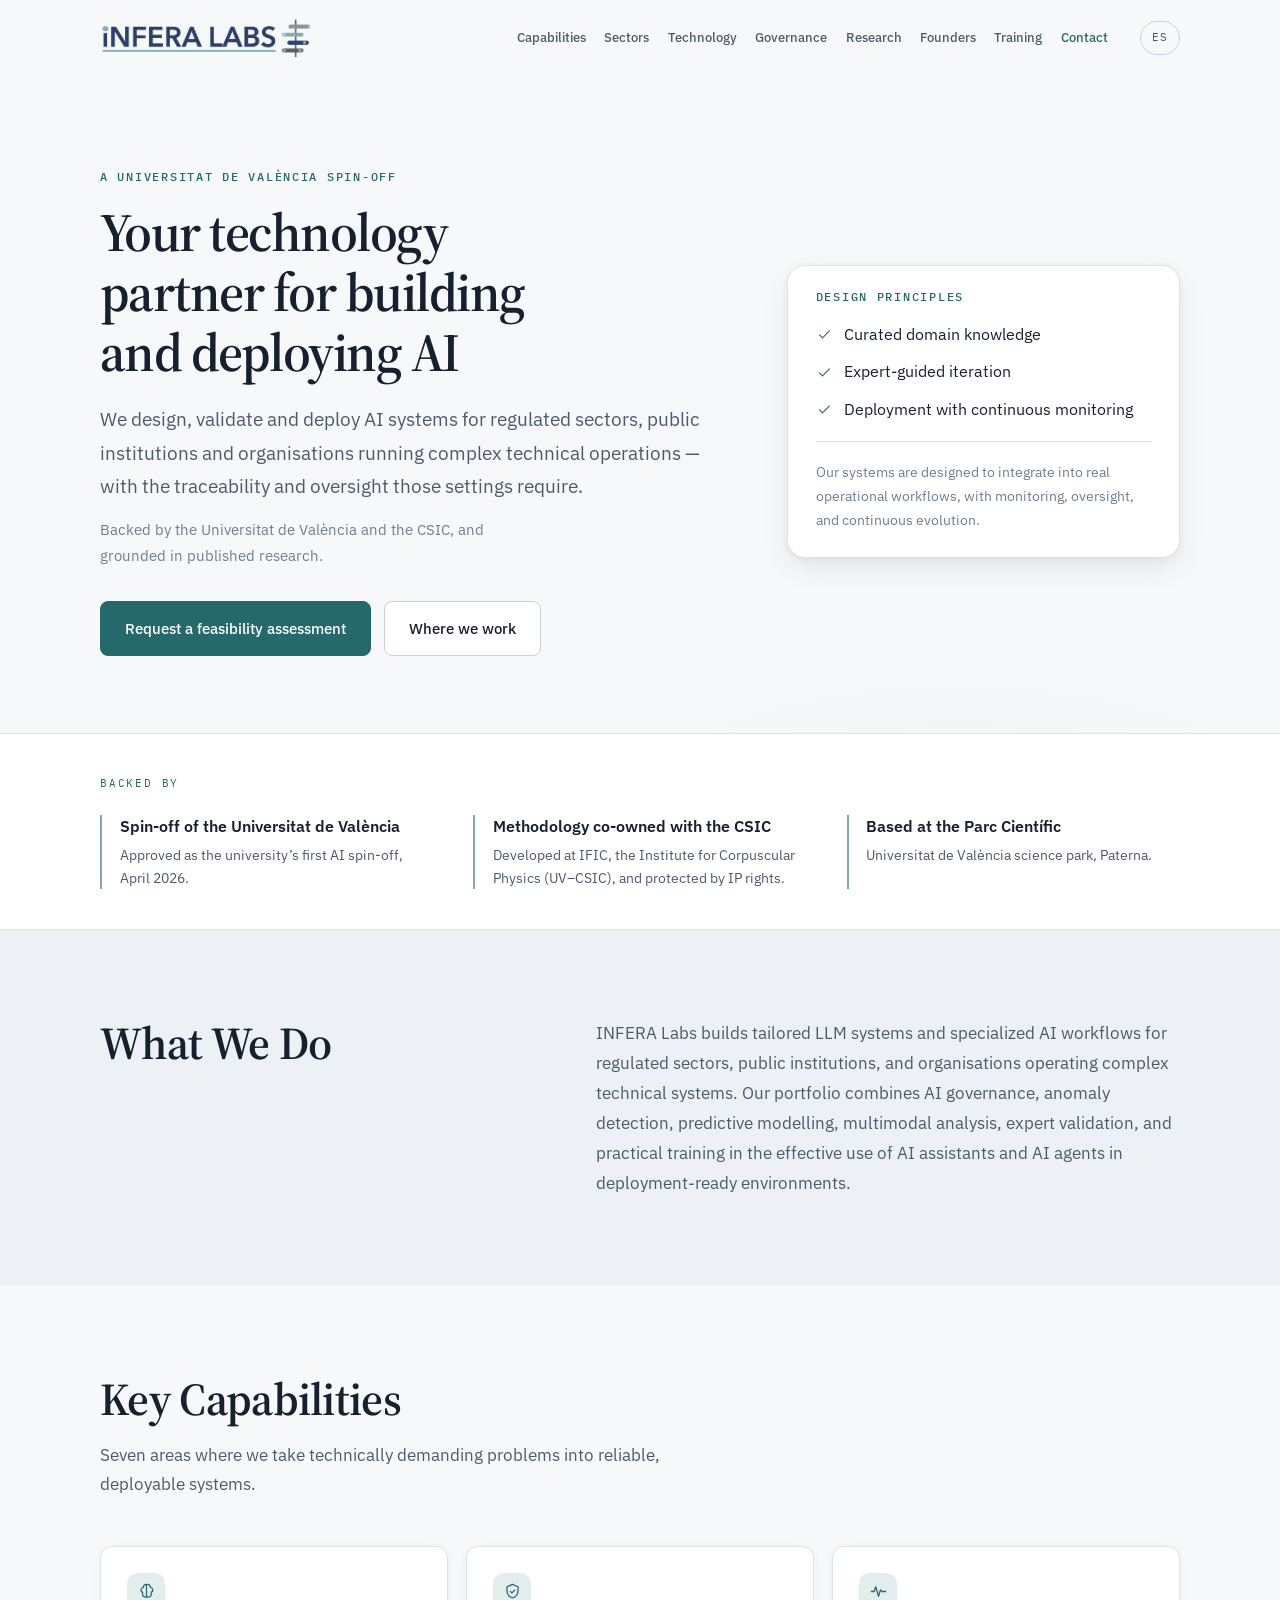
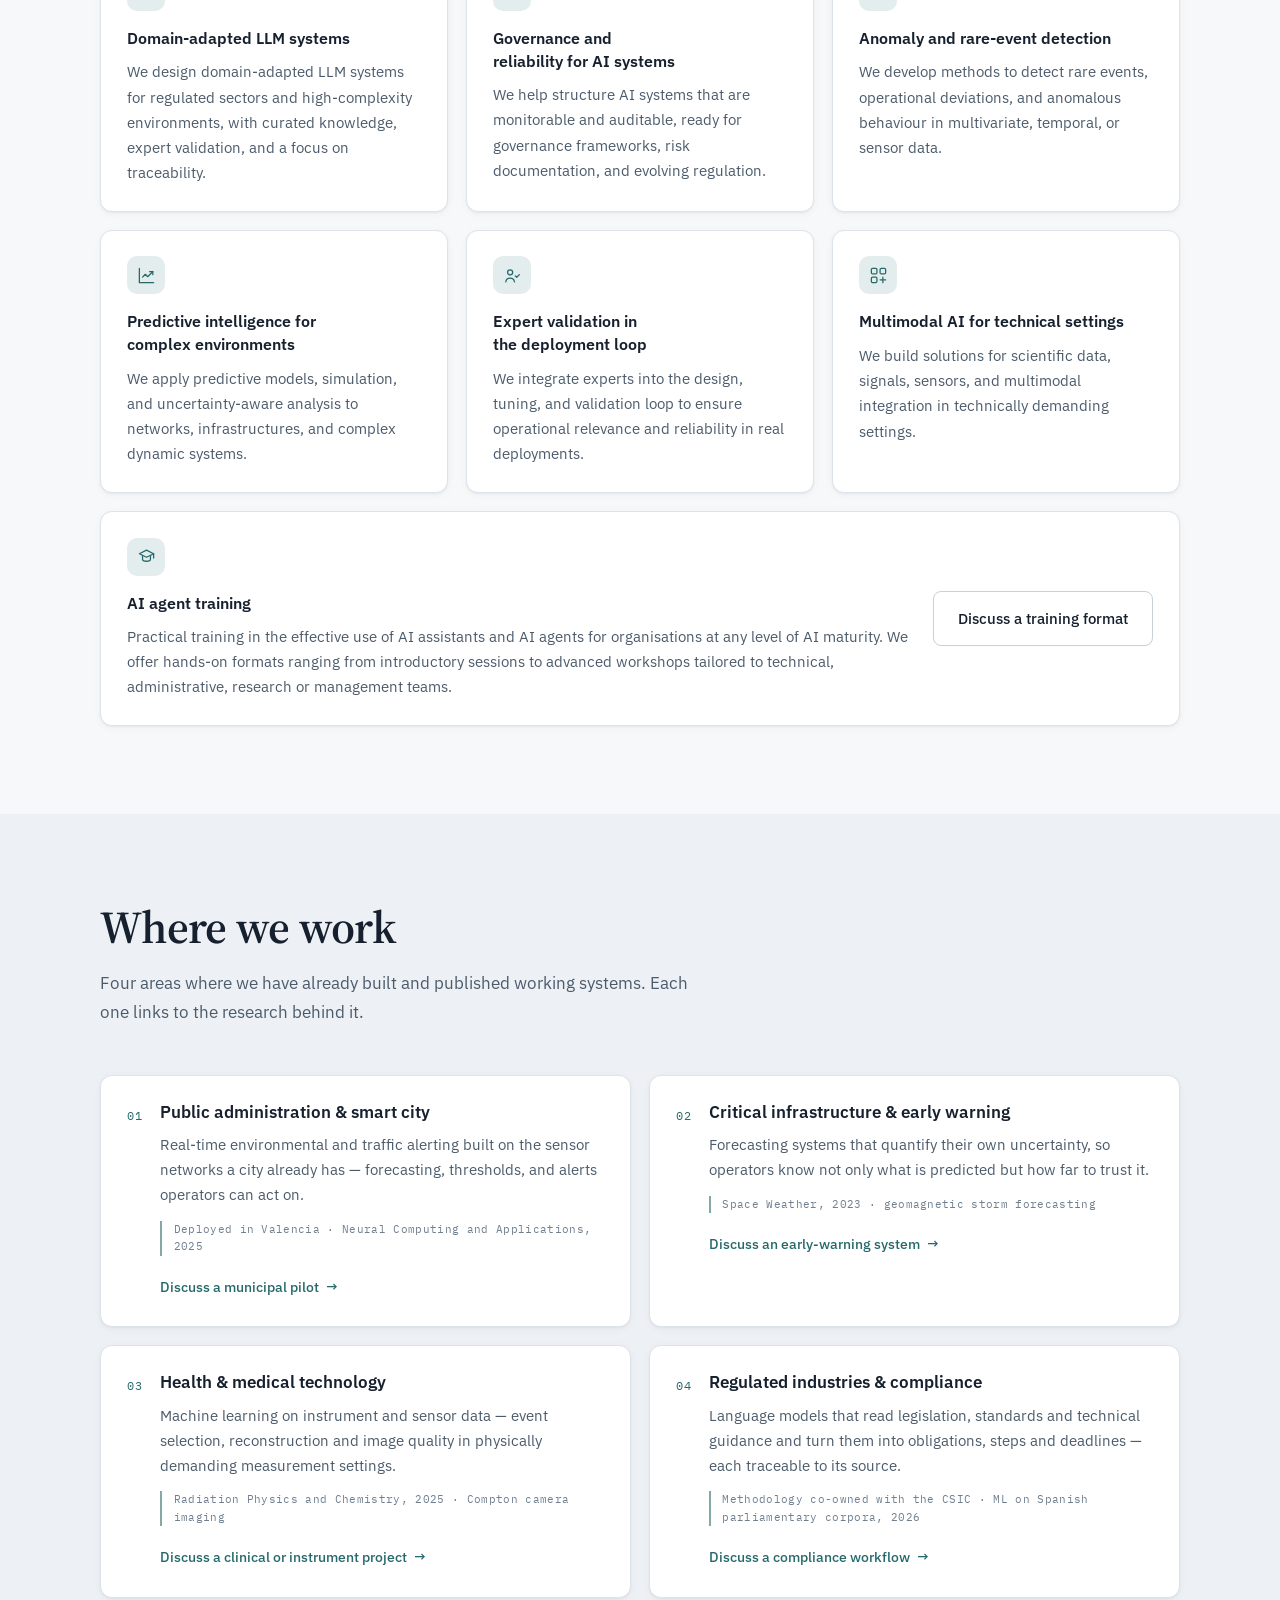
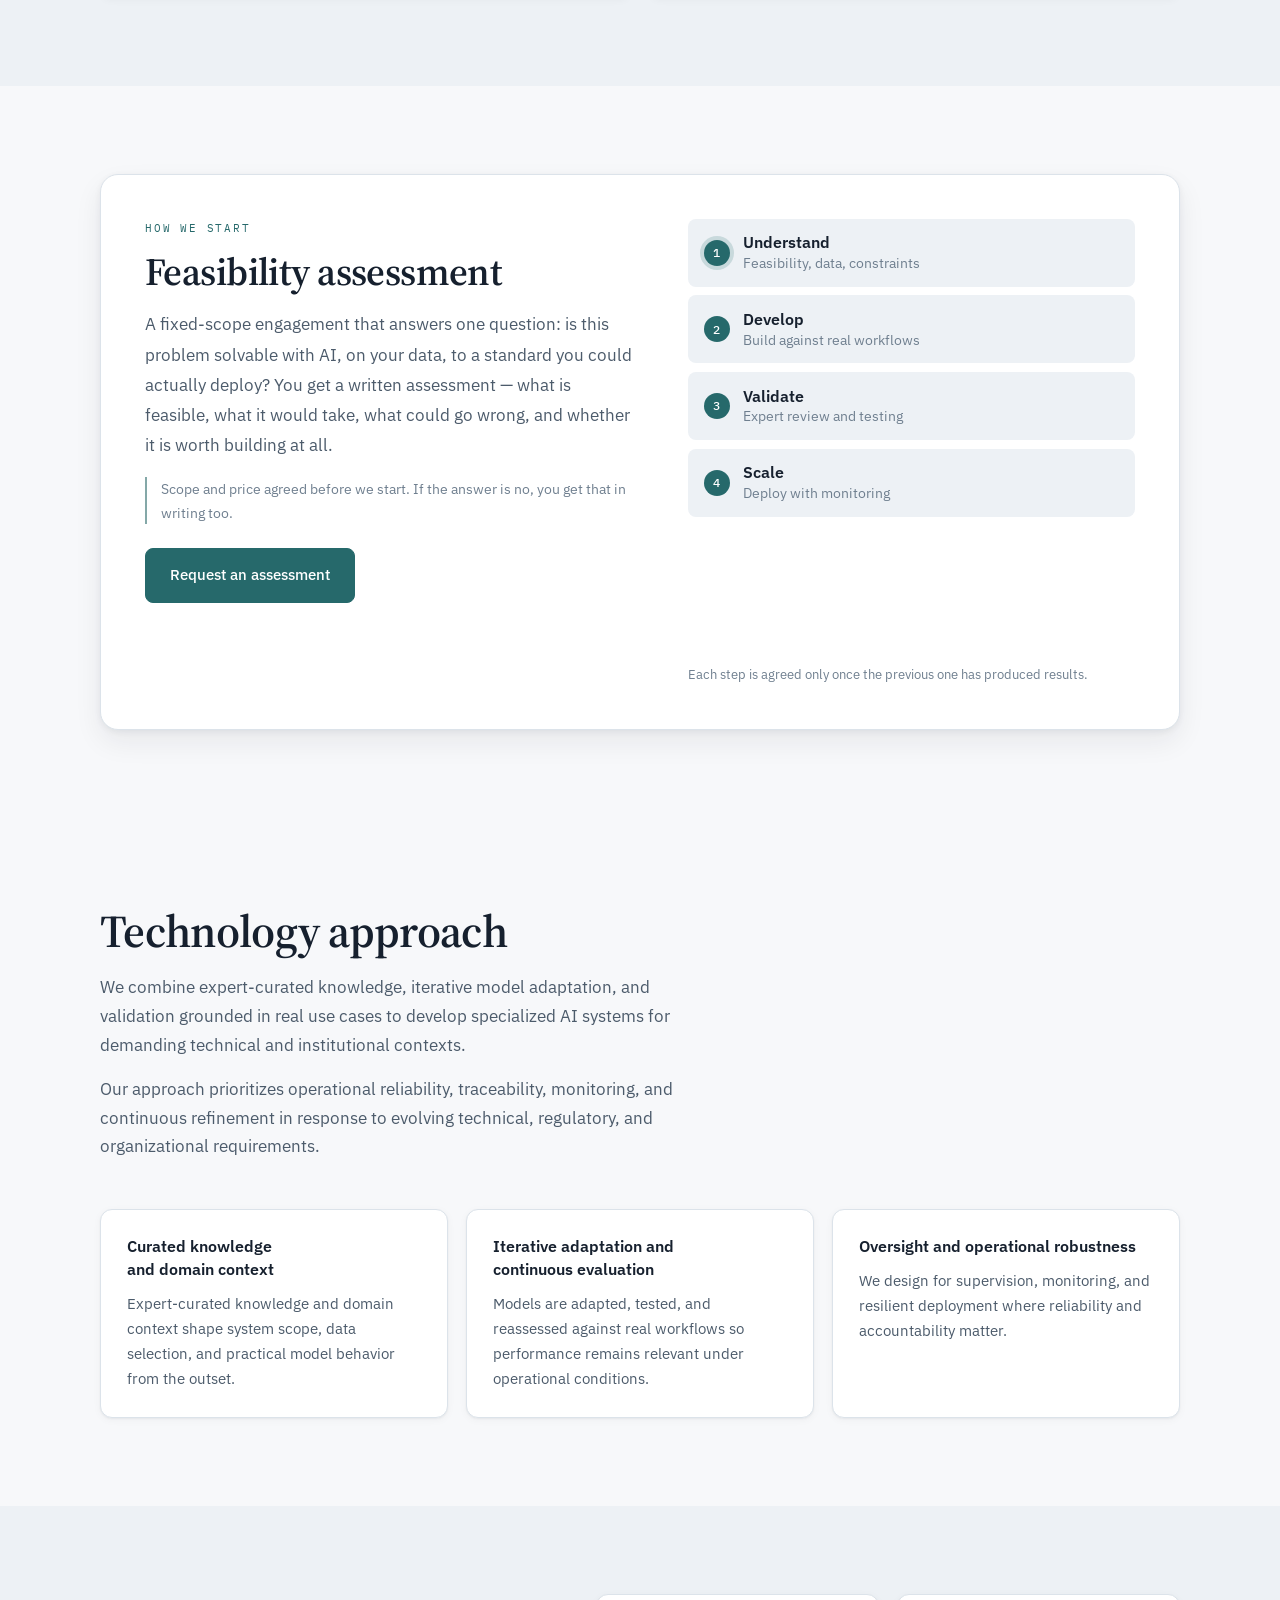
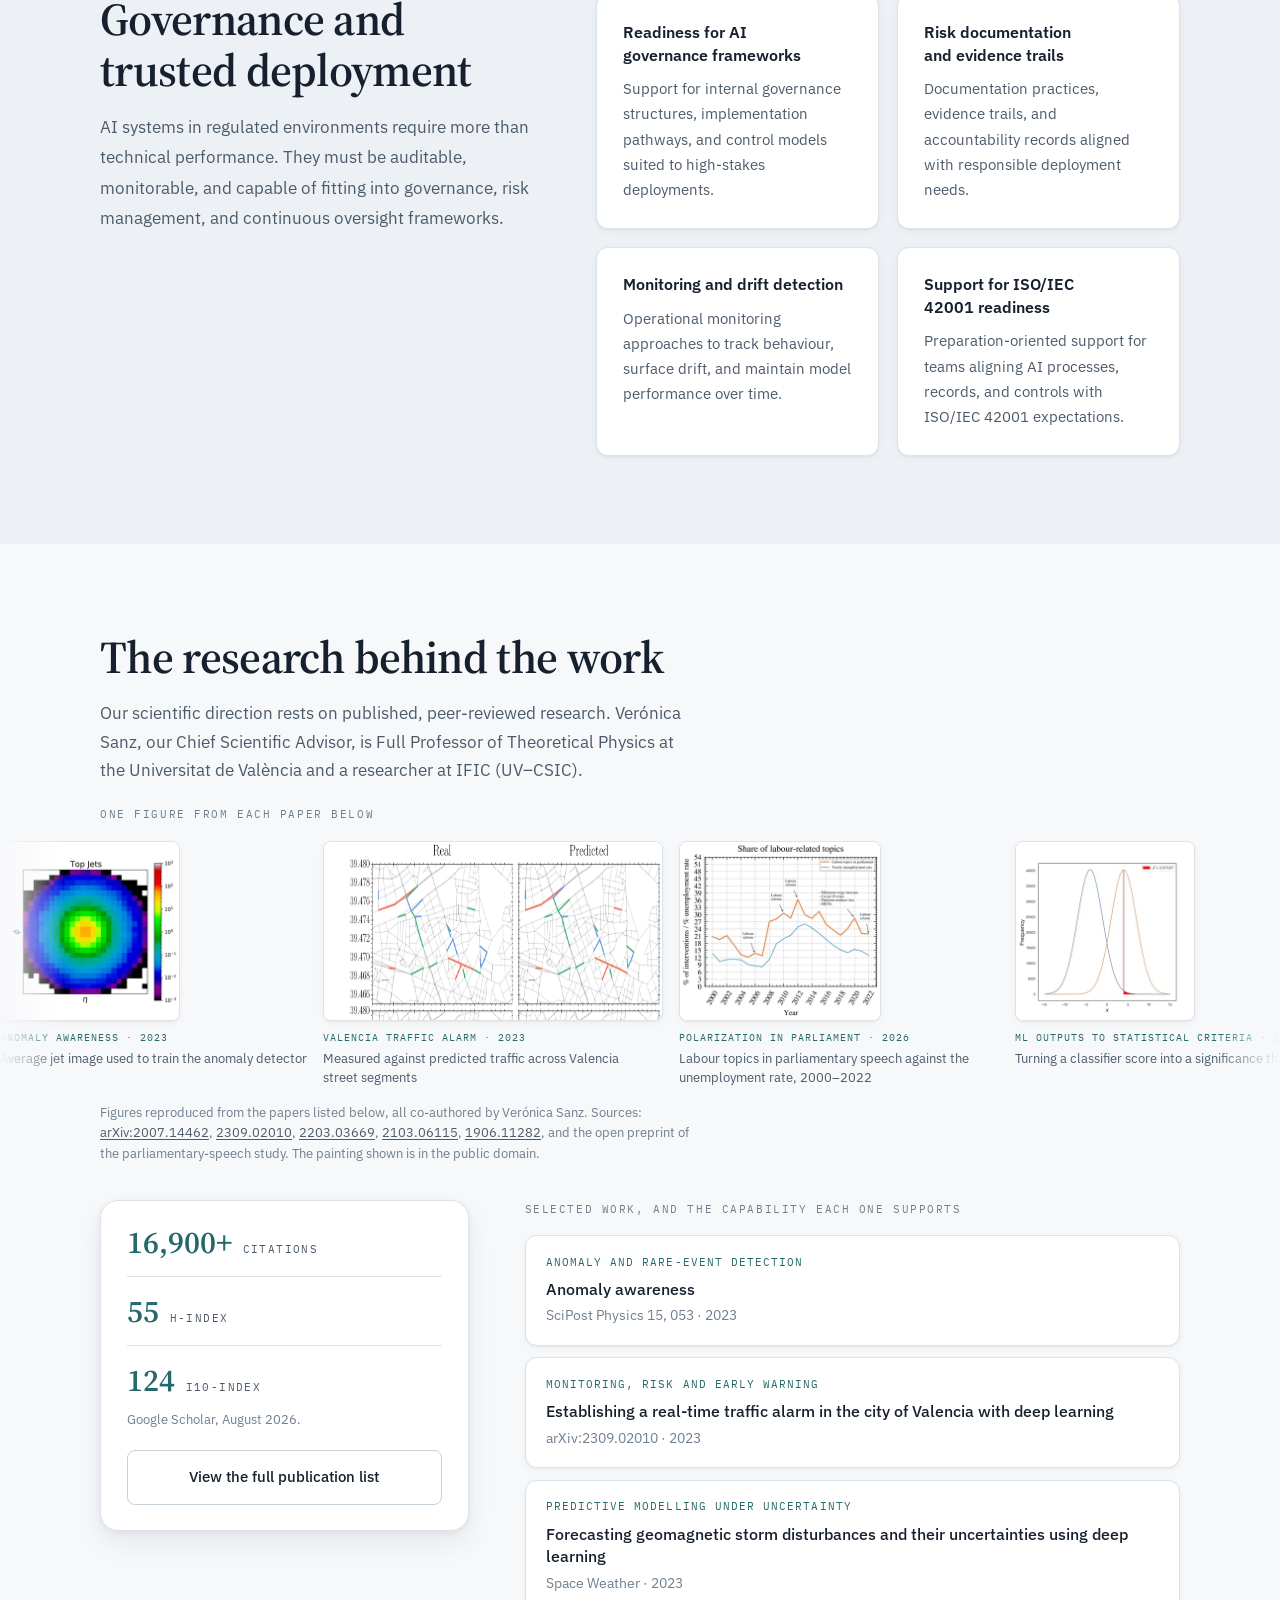
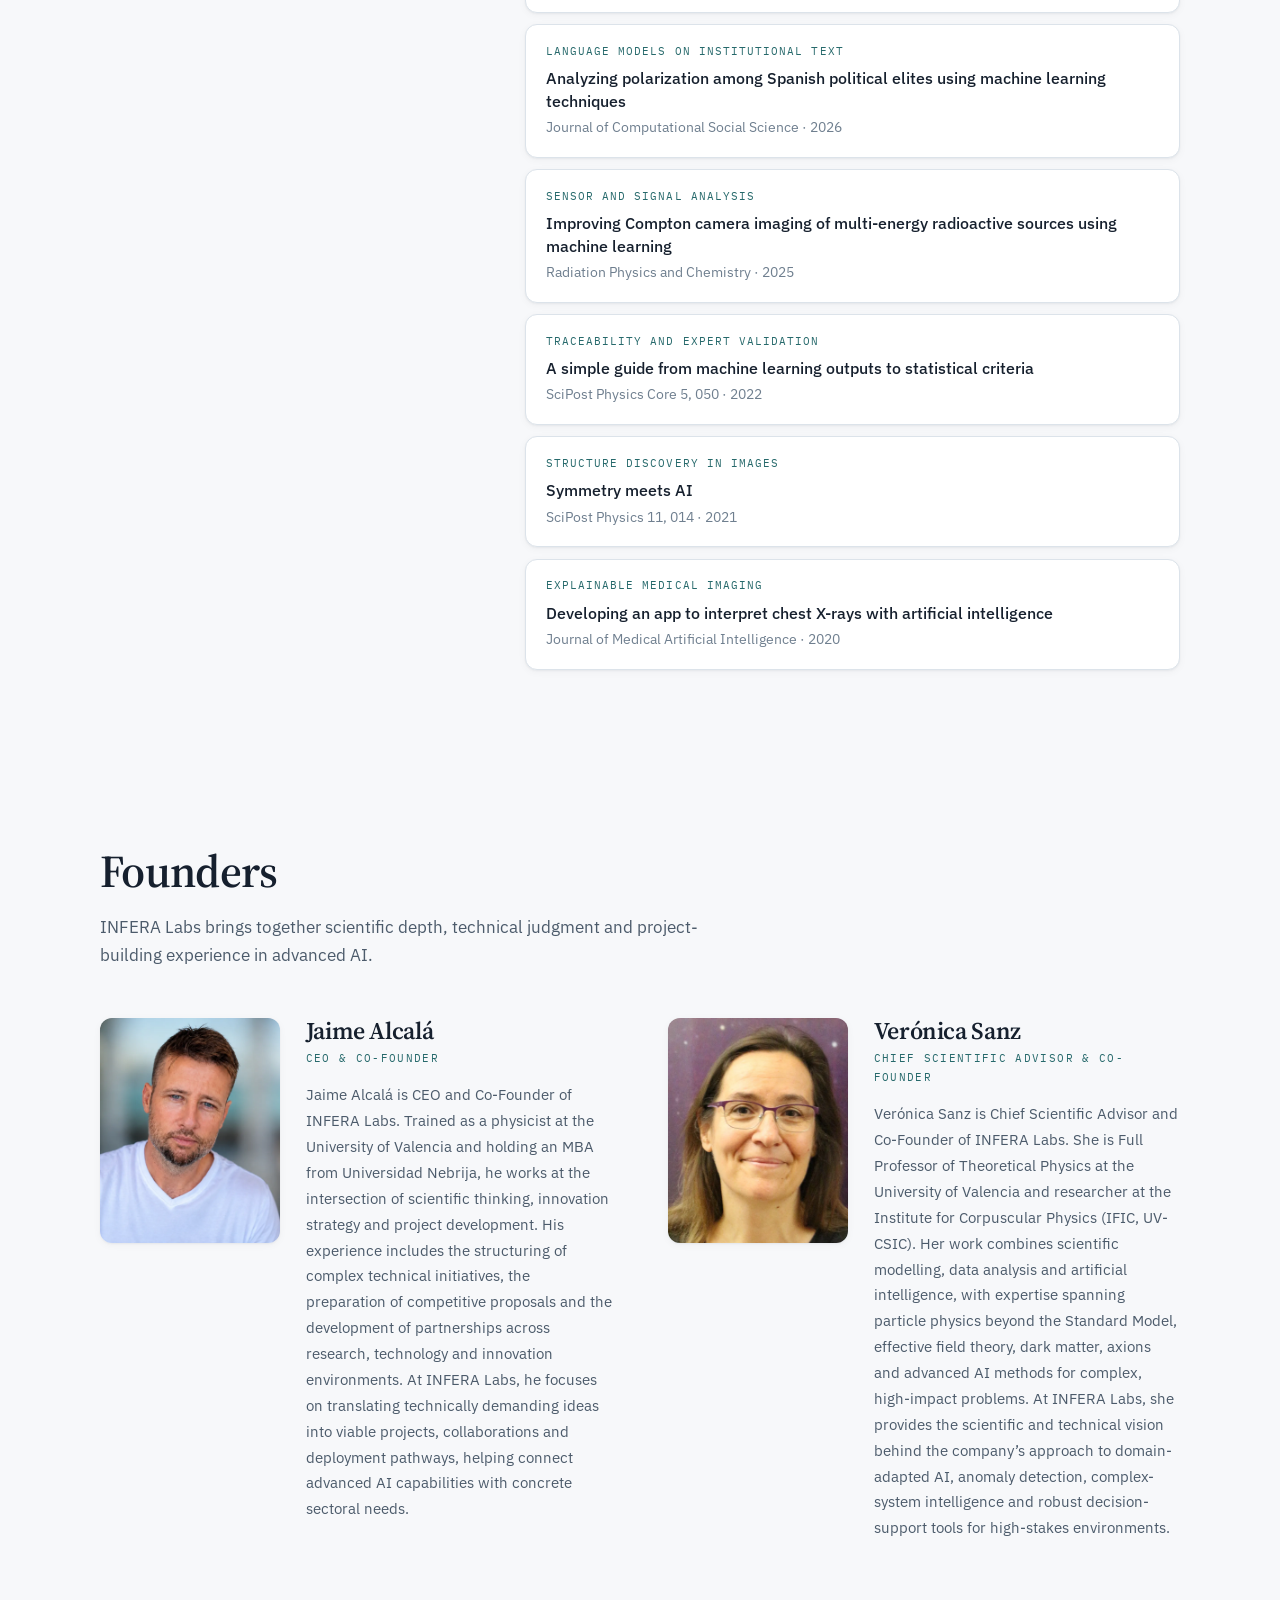
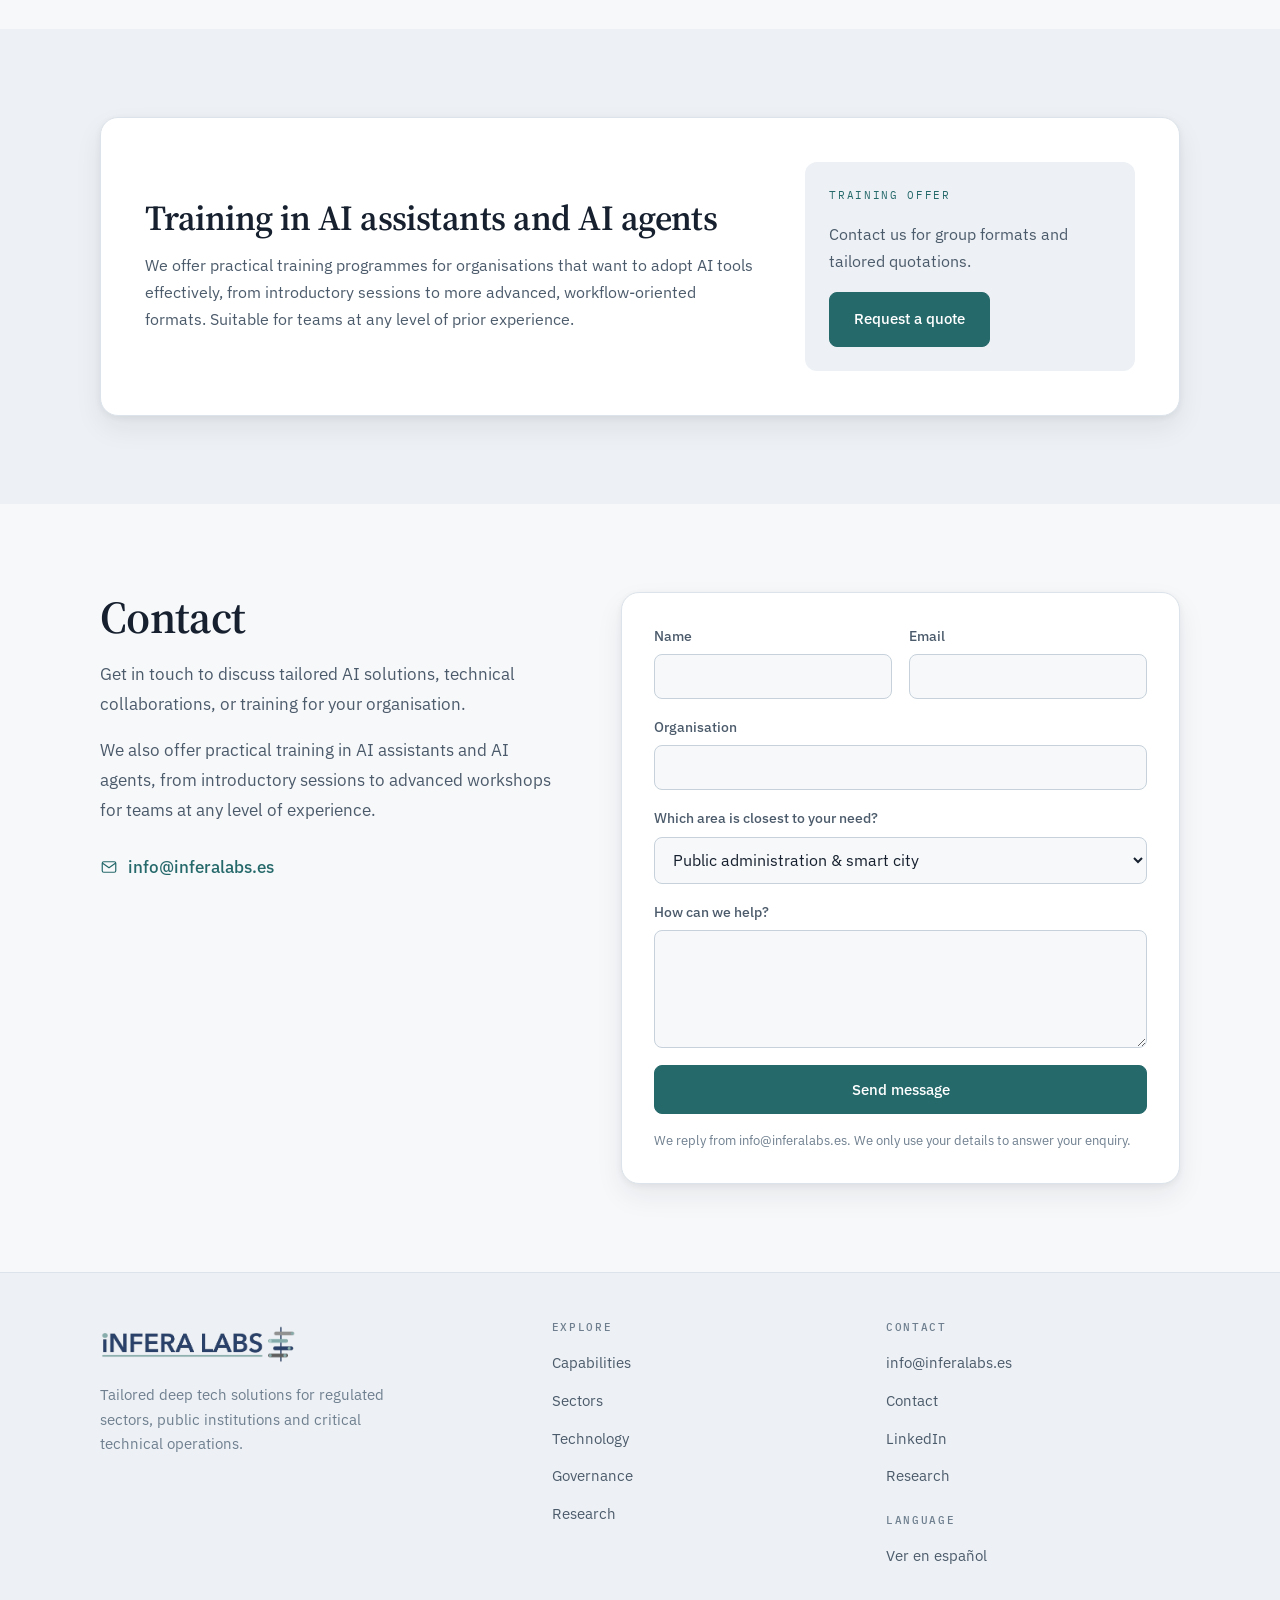
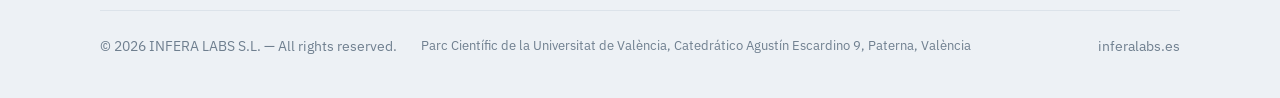
==== commit 5c60709e: "Slider: one figure per paper; enlarge logo The banner previously drew nine tiles from only two paper" ====
--- a/index.html
+++ b/index.html
@@ -310,90 +310,118 @@
         <h2>The research behind the work</h2>
         <p>Our scientific direction rests on published, peer-reviewed research. Verónica Sanz, our Chief Scientific Advisor, is Full Professor of Theoretical Physics at the Universitat de València and a researcher at IFIC (UV–CSIC).</p>
       </div>
-      <p class="ticker-label reveal">Figures from our published work</p>
-    </div>
-
-    <div class="ticker" role="group" aria-label="Figures from our published work">
+      <p class="ticker-label reveal">One figure from each paper below</p>
+    </div>
+
+    <div class="ticker" role="group" aria-label="One figure from each paper below">
       <div class="ticker-track">
           <figure class="tile">
-            <img src="/assets/img/research/sym-vangogh-rhone.webp" width="559" height="360" loading="lazy" decoding="async" alt="Bar chart of symmetry likelihood overlaid on Van Gogh’s Starry Night Over the Rhône">
-            <figcaption><span class="tile-paper">Symmetry meets AI · 2021</span>Detecting symmetry in Van Gogh’s Starry Night Over the Rhône</figcaption>
-          </figure>
-          <figure class="tile">
-            <img src="/assets/img/research/sym-vangogh-wheatfield.webp" width="559" height="360" loading="lazy" decoding="async" alt="Bar chart of symmetry likelihood overlaid on a Van Gogh landscape">
-            <figcaption><span class="tile-paper">Symmetry meets AI · 2021</span>Symmetry likelihood across five candidate groups</figcaption>
-          </figure>
-          <figure class="tile">
-            <img src="/assets/img/research/sym-vangogh-cafe.webp" width="559" height="360" loading="lazy" decoding="async" alt="Bar chart of symmetry likelihood overlaid on Van Gogh’s Café Terrace at Night">
-            <figcaption><span class="tile-paper">Symmetry meets AI · 2021</span>Van Gogh, Café Terrace at Night</figcaption>
-          </figure>
-          <figure class="tile">
-            <img src="/assets/img/research/sym-kandinsky.webp" width="559" height="360" loading="lazy" decoding="async" alt="Bar chart of symmetry likelihood overlaid on a Kandinsky painting">
-            <figcaption><span class="tile-paper">Symmetry meets AI · 2021</span>Kandinsky — discrete translation detected</figcaption>
-          </figure>
-          <figure class="tile">
-            <img src="/assets/img/research/sym-mondrian.webp" width="559" height="360" loading="lazy" decoding="async" alt="Bar chart of symmetry likelihood overlaid on a Mondrian composition">
-            <figcaption><span class="tile-paper">Symmetry meets AI · 2021</span>Mondrian — translation detected</figcaption>
-          </figure>
-          <figure class="tile">
-            <img src="/assets/img/research/sym-fractal.webp" width="559" height="360" loading="lazy" decoding="async" alt="Bar chart of symmetry likelihood overlaid on a generated fractal image">
-            <figcaption><span class="tile-paper">Symmetry meets AI · 2021</span>A generated fractal, for comparison</figcaption>
-          </figure>
-          <figure class="tile">
-            <img src="/assets/img/research/xray-cardiomegaly.webp" width="559" height="360" loading="lazy" decoding="async" alt="Chest X-ray with a Grad-CAM heat map highlighting the heart region">
-            <figcaption><span class="tile-paper">Chest X-ray interpretation · 2020</span>Grad-CAM: where the model looked — cardiomegaly</figcaption>
-          </figure>
-          <figure class="tile">
-            <img src="/assets/img/research/xray-effusion.webp" width="559" height="360" loading="lazy" decoding="async" alt="Chest X-ray with a Grad-CAM heat map highlighting a pleural effusion">
-            <figcaption><span class="tile-paper">Chest X-ray interpretation · 2020</span>Grad-CAM — pleural effusion</figcaption>
-          </figure>
-          <figure class="tile">
-            <img src="/assets/img/research/xray-nodule.webp" width="559" height="360" loading="lazy" decoding="async" alt="Chest X-ray with a Grad-CAM heat map highlighting a pulmonary nodule">
-            <figcaption><span class="tile-paper">Chest X-ray interpretation · 2020</span>Grad-CAM — pulmonary nodule</figcaption>
+            <img src="/assets/img/research/fig-anomaly.webp" width="559" height="360" loading="lazy" decoding="async" alt="Colour heat map of an averaged particle-jet image">
+            <figcaption><span class="tile-paper">Anomaly awareness · 2023</span>Average jet image used to train the anomaly detector</figcaption>
+          </figure>
+          <figure class="tile">
+            <img src="/assets/img/research/fig-traffic.webp" width="559" height="360" loading="lazy" decoding="async" alt="Grid of Valencia street maps comparing measured and predicted traffic states">
+            <figcaption><span class="tile-paper">Valencia traffic alarm · 2023</span>Measured against predicted traffic across Valencia street segments</figcaption>
+          </figure>
+          <figure class="tile">
+            <img src="/assets/img/research/fig-polarization.webp" width="559" height="360" loading="lazy" decoding="async" alt="Line chart comparing the share of labour topics in parliament with the yearly unemployment rate">
+            <figcaption><span class="tile-paper">Polarization in parliament · 2026</span>Labour topics in parliamentary speech against the unemployment rate, 2000–2022</figcaption>
+          </figure>
+          <figure class="tile">
+            <img src="/assets/img/research/fig-statistics.webp" width="559" height="360" loading="lazy" decoding="async" alt="Two overlapping distributions with a significance threshold marked in red">
+            <figcaption><span class="tile-paper">ML outputs to statistical criteria · 2022</span>Turning a classifier score into a significance threshold</figcaption>
+          </figure>
+          <figure class="tile">
+            <img src="/assets/img/research/fig-symmetry.webp" width="559" height="360" loading="lazy" decoding="async" alt="Bar chart of symmetry likelihood overlaid on Van Gogh’s Starry Night Over the Rhône">
+            <figcaption><span class="tile-paper">Symmetry meets AI · 2021</span>Symmetry detected in Van Gogh’s Starry Night Over the Rhône</figcaption>
+          </figure>
+          <figure class="tile">
+            <img src="/assets/img/research/fig-xray.webp" width="559" height="360" loading="lazy" decoding="async" alt="Chest X-ray with a Grad-CAM heat map highlighting a pleural effusion">
+            <figcaption><span class="tile-paper">Chest X-ray interpretation · 2020</span>Grad-CAM: where the model looked — pleural effusion</figcaption>
           </figure>
         <div class="ticker-copy" aria-hidden="true">
           <figure class="tile">
-            <img src="/assets/img/research/sym-vangogh-rhone.webp" width="559" height="360" loading="lazy" decoding="async" alt="">
-            <figcaption><span class="tile-paper">Symmetry meets AI · 2021</span>Detecting symmetry in Van Gogh’s Starry Night Over the Rhône</figcaption>
-          </figure>
-          <figure class="tile">
-            <img src="/assets/img/research/sym-vangogh-wheatfield.webp" width="559" height="360" loading="lazy" decoding="async" alt="">
-            <figcaption><span class="tile-paper">Symmetry meets AI · 2021</span>Symmetry likelihood across five candidate groups</figcaption>
-          </figure>
-          <figure class="tile">
-            <img src="/assets/img/research/sym-vangogh-cafe.webp" width="559" height="360" loading="lazy" decoding="async" alt="">
-            <figcaption><span class="tile-paper">Symmetry meets AI · 2021</span>Van Gogh, Café Terrace at Night</figcaption>
-          </figure>
-          <figure class="tile">
-            <img src="/assets/img/research/sym-kandinsky.webp" width="559" height="360" loading="lazy" decoding="async" alt="">
-            <figcaption><span class="tile-paper">Symmetry meets AI · 2021</span>Kandinsky — discrete translation detected</figcaption>
-          </figure>
-          <figure class="tile">
-            <img src="/assets/img/research/sym-mondrian.webp" width="559" height="360" loading="lazy" decoding="async" alt="">
-            <figcaption><span class="tile-paper">Symmetry meets AI · 2021</span>Mondrian — translation detected</figcaption>
-          </figure>
-          <figure class="tile">
-            <img src="/assets/img/research/sym-fractal.webp" width="559" height="360" loading="lazy" decoding="async" alt="">
-            <figcaption><span class="tile-paper">Symmetry meets AI · 2021</span>A generated fractal, for comparison</figcaption>
-          </figure>
-          <figure class="tile">
-            <img src="/assets/img/research/xray-cardiomegaly.webp" width="559" height="360" loading="lazy" decoding="async" alt="">
-            <figcaption><span class="tile-paper">Chest X-ray interpretation · 2020</span>Grad-CAM: where the model looked — cardiomegaly</figcaption>
-          </figure>
-          <figure class="tile">
-            <img src="/assets/img/research/xray-effusion.webp" width="559" height="360" loading="lazy" decoding="async" alt="">
-            <figcaption><span class="tile-paper">Chest X-ray interpretation · 2020</span>Grad-CAM — pleural effusion</figcaption>
-          </figure>
-          <figure class="tile">
-            <img src="/assets/img/research/xray-nodule.webp" width="559" height="360" loading="lazy" decoding="async" alt="">
-            <figcaption><span class="tile-paper">Chest X-ray interpretation · 2020</span>Grad-CAM — pulmonary nodule</figcaption>
-          </figure>
-        </div>
-      </div>
-    </div>
-
-    <div class="wrap">
-      <p class="ticker-credit">From <a href="https://arxiv.org/abs/2103.06115" rel="noopener">Symmetry meets AI</a> and <a href="https://arxiv.org/abs/1906.11282" rel="noopener">Developing an App to interpret Chest X-rays with Artificial Intelligence</a>, both co-authored by Verónica Sanz. Artworks shown are in the public domain.</p>
+            <img src="/assets/img/research/fig-anomaly.webp" width="559" height="360" loading="lazy" decoding="async" alt="">
+            <figcaption><span class="tile-paper">Anomaly awareness · 2023</span>Average jet image used to train the anomaly detector</figcaption>
+          </figure>
+          <figure class="tile">
+            <img src="/assets/img/research/fig-traffic.webp" width="559" height="360" loading="lazy" decoding="async" alt="">
+            <figcaption><span class="tile-paper">Valencia traffic alarm · 2023</span>Measured against predicted traffic across Valencia street segments</figcaption>
+          </figure>
+          <figure class="tile">
+            <img src="/assets/img/research/fig-polarization.webp" width="559" height="360" loading="lazy" decoding="async" alt="">
+            <figcaption><span class="tile-paper">Polarization in parliament · 2026</span>Labour topics in parliamentary speech against the unemployment rate, 2000–2022</figcaption>
+          </figure>
+          <figure class="tile">
+            <img src="/assets/img/research/fig-statistics.webp" width="559" height="360" loading="lazy" decoding="async" alt="">
+            <figcaption><span class="tile-paper">ML outputs to statistical criteria · 2022</span>Turning a classifier score into a significance threshold</figcaption>
+          </figure>
+          <figure class="tile">
+            <img src="/assets/img/research/fig-symmetry.webp" width="559" height="360" loading="lazy" decoding="async" alt="">
+            <figcaption><span class="tile-paper">Symmetry meets AI · 2021</span>Symmetry detected in Van Gogh’s Starry Night Over the Rhône</figcaption>
+          </figure>
+          <figure class="tile">
+            <img src="/assets/img/research/fig-xray.webp" width="559" height="360" loading="lazy" decoding="async" alt="">
+            <figcaption><span class="tile-paper">Chest X-ray interpretation · 2020</span>Grad-CAM: where the model looked — pleural effusion</figcaption>
+          </figure>
+        </div>
+        <div class="ticker-copy" aria-hidden="true">
+          <figure class="tile">
+            <img src="/assets/img/research/fig-anomaly.webp" width="559" height="360" loading="lazy" decoding="async" alt="">
+            <figcaption><span class="tile-paper">Anomaly awareness · 2023</span>Average jet image used to train the anomaly detector</figcaption>
+          </figure>
+          <figure class="tile">
+            <img src="/assets/img/research/fig-traffic.webp" width="559" height="360" loading="lazy" decoding="async" alt="">
+            <figcaption><span class="tile-paper">Valencia traffic alarm · 2023</span>Measured against predicted traffic across Valencia street segments</figcaption>
+          </figure>
+          <figure class="tile">
+            <img src="/assets/img/research/fig-polarization.webp" width="559" height="360" loading="lazy" decoding="async" alt="">
+            <figcaption><span class="tile-paper">Polarization in parliament · 2026</span>Labour topics in parliamentary speech against the unemployment rate, 2000–2022</figcaption>
+          </figure>
+          <figure class="tile">
+            <img src="/assets/img/research/fig-statistics.webp" width="559" height="360" loading="lazy" decoding="async" alt="">
+            <figcaption><span class="tile-paper">ML outputs to statistical criteria · 2022</span>Turning a classifier score into a significance threshold</figcaption>
+          </figure>
+          <figure class="tile">
+            <img src="/assets/img/research/fig-symmetry.webp" width="559" height="360" loading="lazy" decoding="async" alt="">
+            <figcaption><span class="tile-paper">Symmetry meets AI · 2021</span>Symmetry detected in Van Gogh’s Starry Night Over the Rhône</figcaption>
+          </figure>
+          <figure class="tile">
+            <img src="/assets/img/research/fig-xray.webp" width="559" height="360" loading="lazy" decoding="async" alt="">
+            <figcaption><span class="tile-paper">Chest X-ray interpretation · 2020</span>Grad-CAM: where the model looked — pleural effusion</figcaption>
+          </figure>
+        </div>
+        <div class="ticker-copy" aria-hidden="true">
+          <figure class="tile">
+            <img src="/assets/img/research/fig-anomaly.webp" width="559" height="360" loading="lazy" decoding="async" alt="">
+            <figcaption><span class="tile-paper">Anomaly awareness · 2023</span>Average jet image used to train the anomaly detector</figcaption>
+          </figure>
+          <figure class="tile">
+            <img src="/assets/img/research/fig-traffic.webp" width="559" height="360" loading="lazy" decoding="async" alt="">
+            <figcaption><span class="tile-paper">Valencia traffic alarm · 2023</span>Measured against predicted traffic across Valencia street segments</figcaption>
+          </figure>
+          <figure class="tile">
+            <img src="/assets/img/research/fig-polarization.webp" width="559" height="360" loading="lazy" decoding="async" alt="">
+            <figcaption><span class="tile-paper">Polarization in parliament · 2026</span>Labour topics in parliamentary speech against the unemployment rate, 2000–2022</figcaption>
+          </figure>
+          <figure class="tile">
+            <img src="/assets/img/research/fig-statistics.webp" width="559" height="360" loading="lazy" decoding="async" alt="">
+            <figcaption><span class="tile-paper">ML outputs to statistical criteria · 2022</span>Turning a classifier score into a significance threshold</figcaption>
+          </figure>
+          <figure class="tile">
+            <img src="/assets/img/research/fig-symmetry.webp" width="559" height="360" loading="lazy" decoding="async" alt="">
+            <figcaption><span class="tile-paper">Symmetry meets AI · 2021</span>Symmetry detected in Van Gogh’s Starry Night Over the Rhône</figcaption>
+          </figure>
+          <figure class="tile">
+            <img src="/assets/img/research/fig-xray.webp" width="559" height="360" loading="lazy" decoding="async" alt="">
+            <figcaption><span class="tile-paper">Chest X-ray interpretation · 2020</span>Grad-CAM: where the model looked — pleural effusion</figcaption>
+          </figure>
+        </div>
+      </div>
+    </div>
+
+    <div class="wrap">
+      <p class="ticker-credit">Figures reproduced from the papers listed below, all co-authored by Verónica Sanz. Sources: <a href="https://arxiv.org/abs/2007.14462" rel="noopener">arXiv:2007.14462</a>, <a href="https://arxiv.org/abs/2309.02010" rel="noopener">2309.02010</a>, <a href="https://arxiv.org/abs/2203.03669" rel="noopener">2203.03669</a>, <a href="https://arxiv.org/abs/2103.06115" rel="noopener">2103.06115</a>, <a href="https://arxiv.org/abs/1906.11282" rel="noopener">1906.11282</a>, and the open preprint of the parliamentary-speech study. The painting shown is in the public domain.</p>
 
       <div class="research-grid">
         <aside class="metrics reveal">
@@ -409,12 +437,12 @@
           <li class="pub reveal" data-delay="0">
             <p class="pub-tag">Anomaly and rare-event detection</p>
             <p class="pub-title">Anomaly awareness</p>
-            <p class="pub-venue">SciPost Physics &middot; 2023</p>
+            <p class="pub-venue">SciPost Physics 15, 053 &middot; 2023</p>
           </li>
           <li class="pub reveal" data-delay="55">
             <p class="pub-tag">Monitoring, risk and early warning</p>
-            <p class="pub-title">Deep learning for urban air quality: a traffic-based prediction and alert system for Valencia</p>
-            <p class="pub-venue">Neural Computing and Applications &middot; 2025</p>
+            <p class="pub-title">Establishing a real-time traffic alarm in the city of Valencia with deep learning</p>
+            <p class="pub-venue">arXiv:2309.02010 &middot; 2023</p>
           </li>
           <li class="pub reveal" data-delay="110">
             <p class="pub-tag">Predictive modelling under uncertainty</p>
@@ -433,8 +461,18 @@
           </li>
           <li class="pub reveal" data-delay="275">
             <p class="pub-tag">Traceability and expert validation</p>
-            <p class="pub-title">A simple guide from machine learning outputs to statistical criteria in particle physics</p>
-            <p class="pub-venue">SciPost Physics Core &middot; 2022</p>
+            <p class="pub-title">A simple guide from machine learning outputs to statistical criteria</p>
+            <p class="pub-venue">SciPost Physics Core 5, 050 &middot; 2022</p>
+          </li>
+          <li class="pub reveal" data-delay="330">
+            <p class="pub-tag">Structure discovery in images</p>
+            <p class="pub-title">Symmetry meets AI</p>
+            <p class="pub-venue">SciPost Physics 11, 014 &middot; 2021</p>
+          </li>
+          <li class="pub reveal" data-delay="385">
+            <p class="pub-tag">Explainable medical imaging</p>
+            <p class="pub-title">Developing an app to interpret chest X-rays with artificial intelligence</p>
+            <p class="pub-venue">Journal of Medical Artificial Intelligence &middot; 2020</p>
           </li>
           </ol>
         </div>
--- a/assets/css/site.css
+++ b/assets/css/site.css
@@ -82,8 +82,8 @@
   display:flex;align-items:center;gap:1.5rem;min-height:var(--header-h);
 }
 .brand{display:flex;align-items:center;flex:none;min-width:0}
-.brand img{width:172px;height:auto;transition:width .2s ease}
-.site-header.is-stuck .brand img{width:150px}
+.brand img{width:212px;height:auto;transition:width .2s ease}
+.site-header.is-stuck .brand img{width:184px}
 .logo-dark{display:none}
 @media (prefers-color-scheme:dark){
   :root:not([data-theme="light"]) .logo-light{display:none}
@@ -304,7 +304,7 @@
 /* footer ---------------------------------------------------------------- */
 .site-footer{background:var(--bg-alt);border-top:1px solid var(--line);padding:3rem 0 2.5rem;margin-top:0}
 .footer-grid{display:grid;grid-template-columns:minmax(0,1.4fr) repeat(2,minmax(0,1fr));gap:2.5rem}
-.footer-brand img{width:158px;margin-bottom:1rem}
+.footer-brand img{width:196px;margin-bottom:1rem}
 .footer-brand p{font-size:.92rem;color:var(--ink-3);max-width:34ch;line-height:1.65}
 .footer-col h4{font-family:var(--font-mono);font-size:.7rem;font-weight:500;letter-spacing:.15em;
   text-transform:uppercase;color:var(--ink-3);margin-bottom:.9rem}
@@ -435,14 +435,15 @@
   /* spacing lives on the tiles, not as flex gap: with `gap` the -50% translate
      is short by half a gap and the loop visibly jumps once per cycle */
   display:flex;align-items:flex-start;width:max-content;
-  animation:ticker-scroll 60s linear infinite;
+  animation:ticker-scroll 32s linear infinite;
 }
 .ticker-copy{display:contents}
 .ticker:hover .ticker-track,
 .ticker:focus-within .ticker-track{animation-play-state:paused}
 @keyframes ticker-scroll{
+  /* four identical runs in the track, so one run is exactly -25% */
   from{transform:translate3d(0,0,0)}
-  to{transform:translate3d(-50%,0,0)}
+  to{transform:translate3d(-25%,0,0)}
 }
 .tile{margin:0 1rem 0 0;width:max-content;max-width:340px}
 .tile img{
@@ -475,3 +476,9 @@
   .ticker-track{animation:none;width:auto}
   .ticker-copy{display:none}
 }
+
+/* keep the enlarged logo from crowding the menu button on small screens */
+@media (max-width:680px){
+  .brand img,.site-header.is-stuck .brand img{width:166px}
+  .header-tools{margin-left:auto}
+}
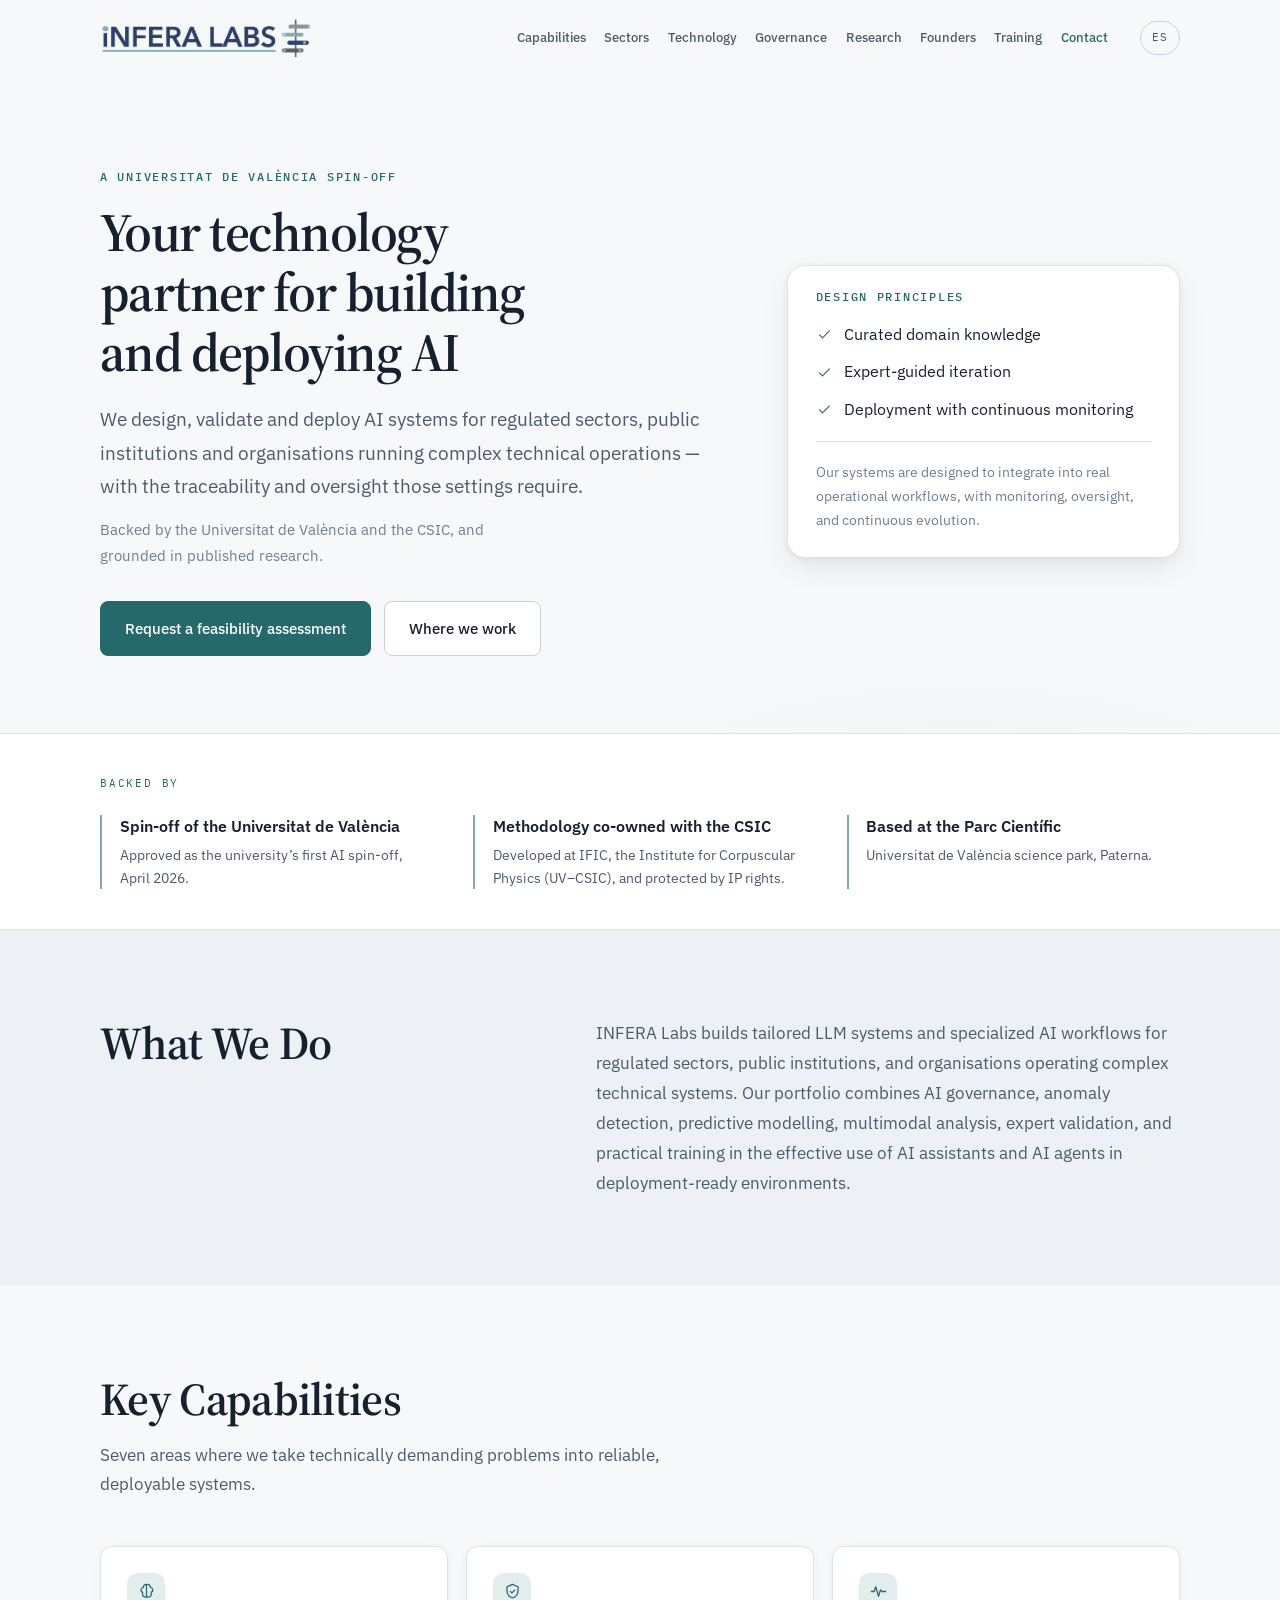
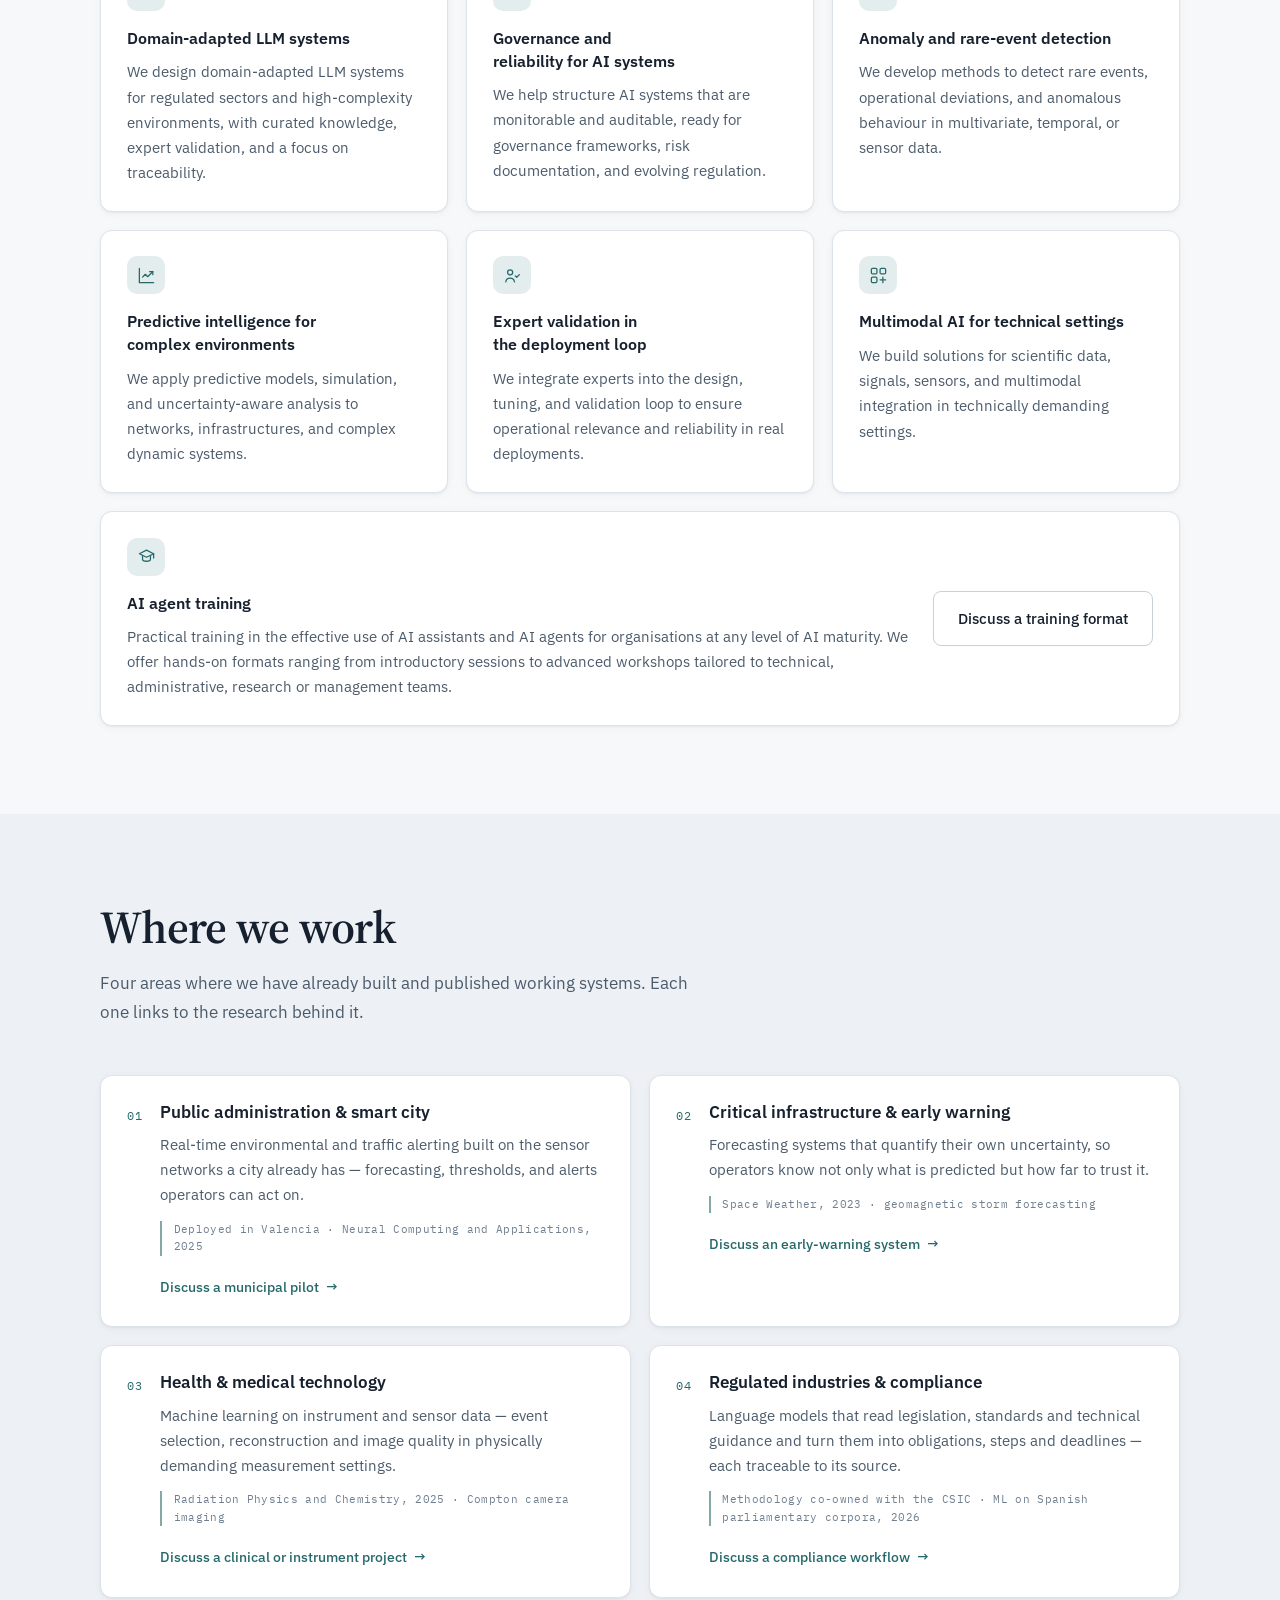
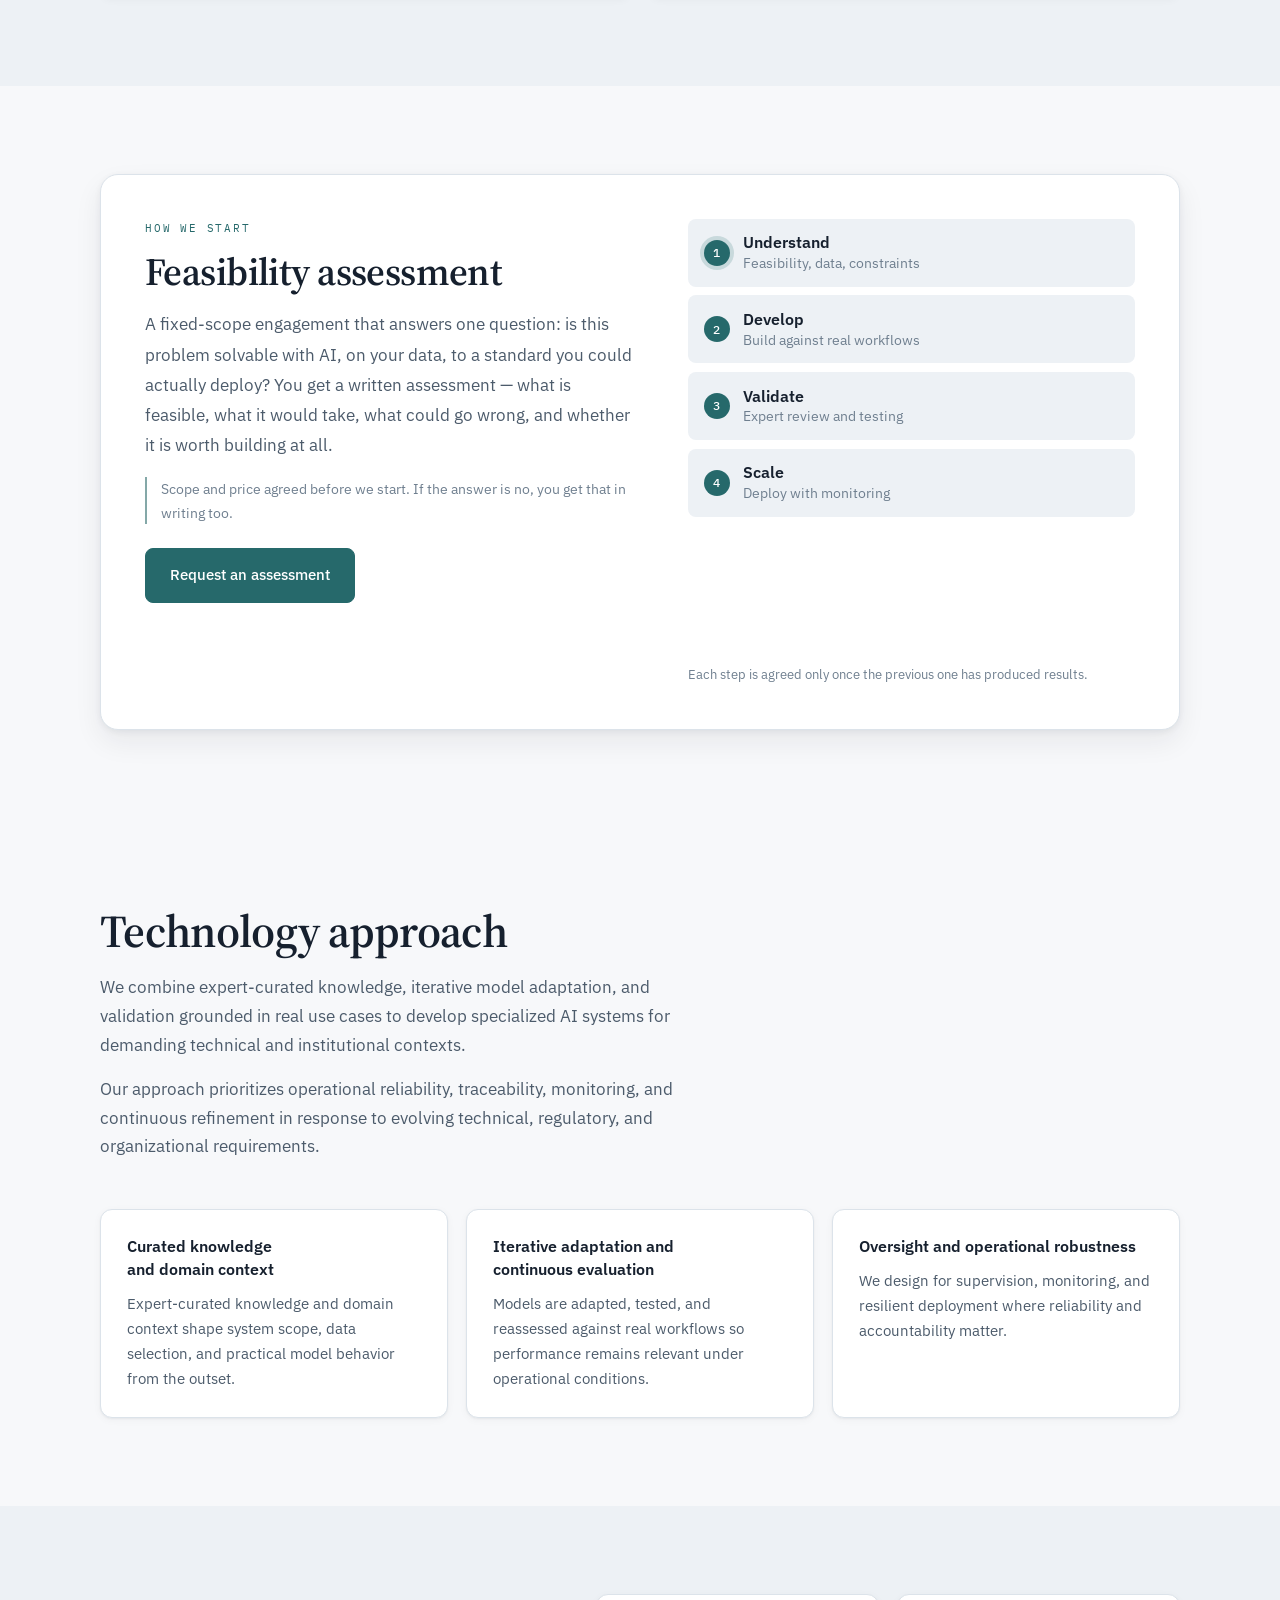
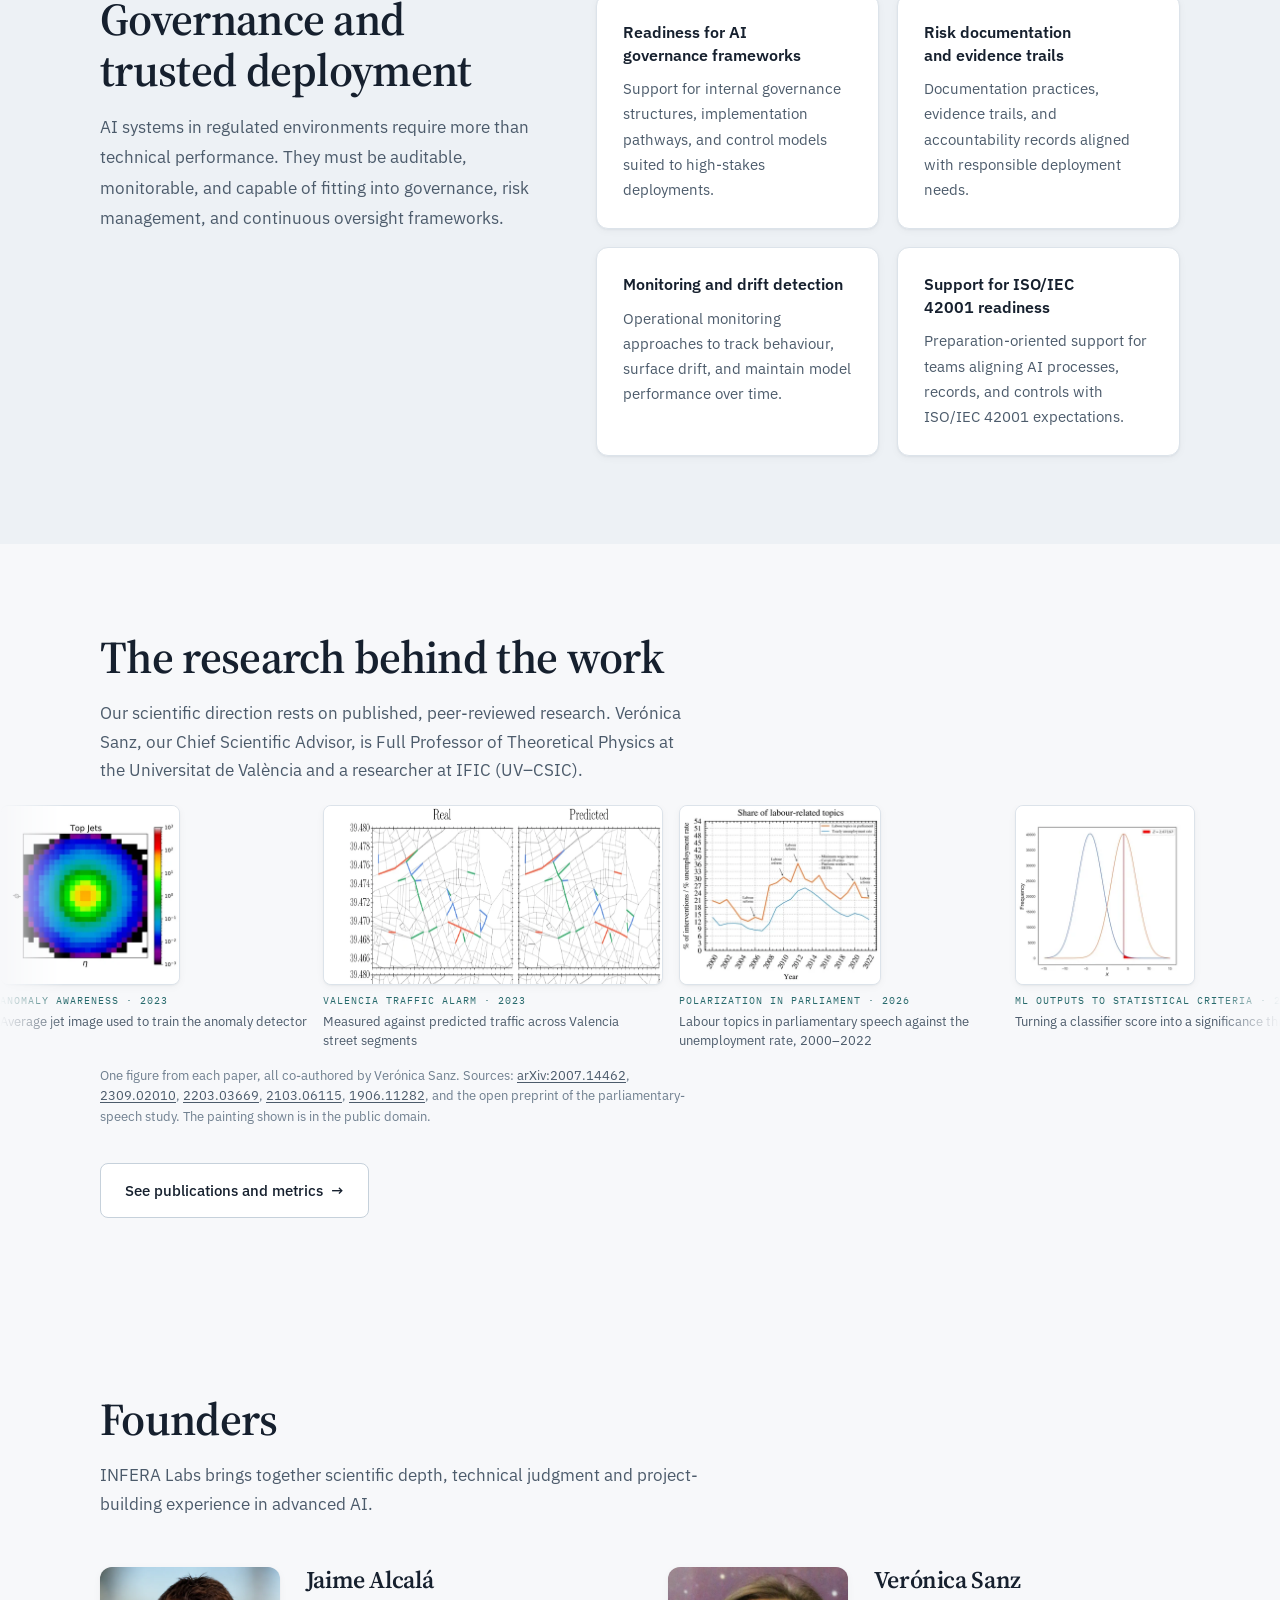
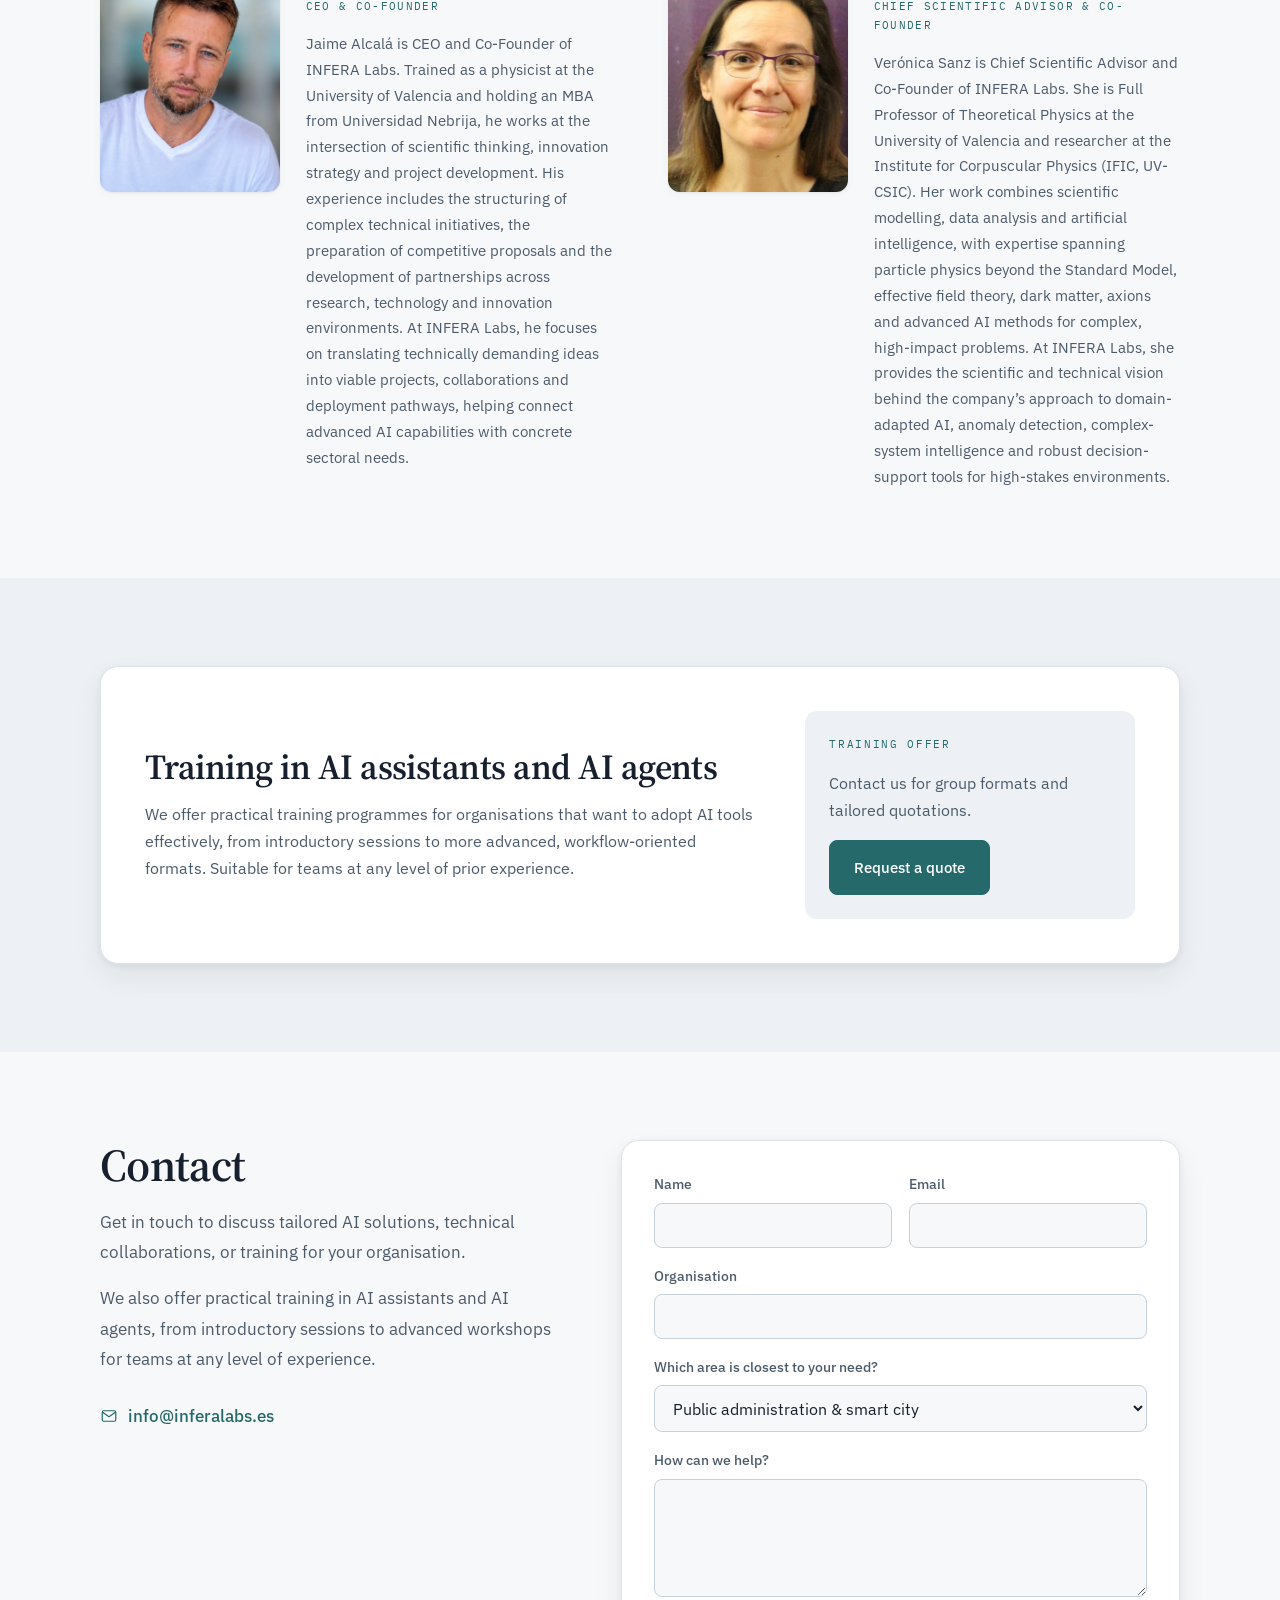
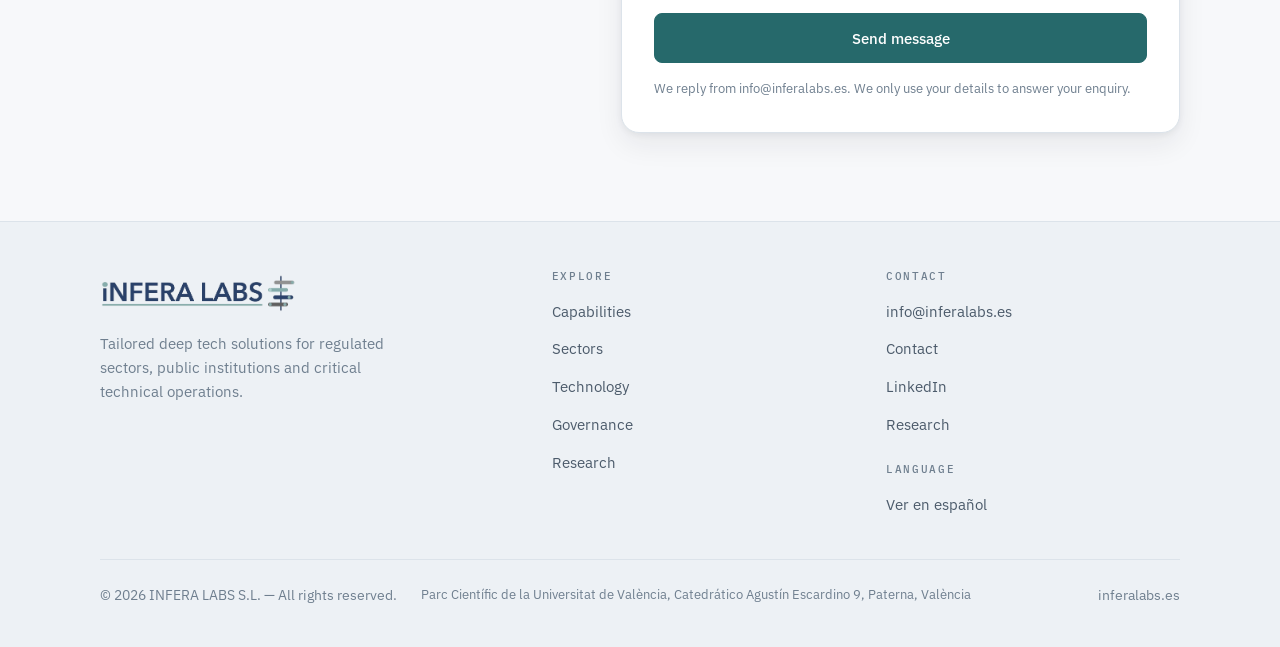
==== commit e5ed9df9: "Research: slider stays on the home page, detail moves to its own URL The research section on the hom" ====
--- a/index.html
+++ b/index.html
@@ -33,6 +33,7 @@
 <link rel="preconnect" href="https://fonts.gstatic.com" crossorigin>
 <link rel="stylesheet" href="https://fonts.googleapis.com/css2?family=IBM+Plex+Mono:wght@400;500&family=IBM+Plex+Sans:wght@400;500;600&family=Source+Serif+4:opsz,wght@8..60,400;8..60,600&display=swap">
 <link rel="stylesheet" href="/assets/css/site.css">
+
 <script type="application/ld+json">
 {
   "@context": "https://schema.org",
@@ -304,13 +305,13 @@
     </div>
   </section>
 
+
   <section class="section" id="research">
     <div class="wrap">
       <div class="section-head reveal">
         <h2>The research behind the work</h2>
         <p>Our scientific direction rests on published, peer-reviewed research. Verónica Sanz, our Chief Scientific Advisor, is Full Professor of Theoretical Physics at the Universitat de València and a researcher at IFIC (UV–CSIC).</p>
       </div>
-      <p class="ticker-label reveal">One figure from each paper below</p>
     </div>
 
     <div class="ticker" role="group" aria-label="One figure from each paper below">
@@ -421,62 +422,8 @@
     </div>
 
     <div class="wrap">
-      <p class="ticker-credit">Figures reproduced from the papers listed below, all co-authored by Verónica Sanz. Sources: <a href="https://arxiv.org/abs/2007.14462" rel="noopener">arXiv:2007.14462</a>, <a href="https://arxiv.org/abs/2309.02010" rel="noopener">2309.02010</a>, <a href="https://arxiv.org/abs/2203.03669" rel="noopener">2203.03669</a>, <a href="https://arxiv.org/abs/2103.06115" rel="noopener">2103.06115</a>, <a href="https://arxiv.org/abs/1906.11282" rel="noopener">1906.11282</a>, and the open preprint of the parliamentary-speech study. The painting shown is in the public domain.</p>
-
-      <div class="research-grid">
-        <aside class="metrics reveal">
-          <div class="metric"><span class="mv">16,900+</span><span class="ml">Citations</span></div>
-          <div class="metric"><span class="mv">55</span><span class="ml">h-index</span></div>
-          <div class="metric"><span class="mv">124</span><span class="ml">i10-index</span></div>
-          <p class="metrics-note">Google Scholar, August 2026.</p>
-          <a class="btn btn-secondary" href="https://scholar.google.com/citations?user=n1PjQoYAAAAJ&hl=en" rel="noopener">View the full publication list</a>
-        </aside>
-        <div>
-          <p class="pubs-label reveal">Selected work, and the capability each one supports</p>
-          <ol class="pubs">
-          <li class="pub reveal" data-delay="0">
-            <p class="pub-tag">Anomaly and rare-event detection</p>
-            <p class="pub-title">Anomaly awareness</p>
-            <p class="pub-venue">SciPost Physics 15, 053 &middot; 2023</p>
-          </li>
-          <li class="pub reveal" data-delay="55">
-            <p class="pub-tag">Monitoring, risk and early warning</p>
-            <p class="pub-title">Establishing a real-time traffic alarm in the city of Valencia with deep learning</p>
-            <p class="pub-venue">arXiv:2309.02010 &middot; 2023</p>
-          </li>
-          <li class="pub reveal" data-delay="110">
-            <p class="pub-tag">Predictive modelling under uncertainty</p>
-            <p class="pub-title">Forecasting geomagnetic storm disturbances and their uncertainties using deep learning</p>
-            <p class="pub-venue">Space Weather &middot; 2023</p>
-          </li>
-          <li class="pub reveal" data-delay="165">
-            <p class="pub-tag">Language models on institutional text</p>
-            <p class="pub-title">Analyzing polarization among Spanish political elites using machine learning techniques</p>
-            <p class="pub-venue">Journal of Computational Social Science &middot; 2026</p>
-          </li>
-          <li class="pub reveal" data-delay="220">
-            <p class="pub-tag">Sensor and signal analysis</p>
-            <p class="pub-title">Improving Compton camera imaging of multi-energy radioactive sources using machine learning</p>
-            <p class="pub-venue">Radiation Physics and Chemistry &middot; 2025</p>
-          </li>
-          <li class="pub reveal" data-delay="275">
-            <p class="pub-tag">Traceability and expert validation</p>
-            <p class="pub-title">A simple guide from machine learning outputs to statistical criteria</p>
-            <p class="pub-venue">SciPost Physics Core 5, 050 &middot; 2022</p>
-          </li>
-          <li class="pub reveal" data-delay="330">
-            <p class="pub-tag">Structure discovery in images</p>
-            <p class="pub-title">Symmetry meets AI</p>
-            <p class="pub-venue">SciPost Physics 11, 014 &middot; 2021</p>
-          </li>
-          <li class="pub reveal" data-delay="385">
-            <p class="pub-tag">Explainable medical imaging</p>
-            <p class="pub-title">Developing an app to interpret chest X-rays with artificial intelligence</p>
-            <p class="pub-venue">Journal of Medical Artificial Intelligence &middot; 2020</p>
-          </li>
-          </ol>
-        </div>
-      </div>
+      <p class="ticker-credit">One figure from each paper, all co-authored by Verónica Sanz. Sources: <a href="https://arxiv.org/abs/2007.14462" rel="noopener">arXiv:2007.14462</a>, <a href="https://arxiv.org/abs/2309.02010" rel="noopener">2309.02010</a>, <a href="https://arxiv.org/abs/2203.03669" rel="noopener">2203.03669</a>, <a href="https://arxiv.org/abs/2103.06115" rel="noopener">2103.06115</a>, <a href="https://arxiv.org/abs/1906.11282" rel="noopener">1906.11282</a>, and the open preprint of the parliamentary-speech study. The painting shown is in the public domain.</p>
+      <a class="btn btn-secondary" href="/research/">See publications and metrics <span aria-hidden="true">&rarr;</span></a>
     </div>
   </section>
 
--- a/assets/css/site.css
+++ b/assets/css/site.css
@@ -323,14 +323,14 @@
 .js .reveal.is-in{opacity:1;transform:none}
 
 /* responsive ------------------------------------------------------------ */
-@media (max-width:1120px){
+@media (max-width:1180px){
   .hero-grid{grid-template-columns:1fr;gap:2.5rem}
   .hero h1{max-width:24ch}
   .split,.contact-grid{grid-template-columns:1fr;gap:2rem}
   .grid-3{grid-template-columns:repeat(2,minmax(0,1fr))}
   .founders{grid-template-columns:1fr}
 }
-@media (max-width:1120px){
+@media (max-width:1180px){
   .site-nav{
     position:fixed;inset:var(--header-h) 0 auto 0;flex-direction:column;align-items:stretch;
     gap:0;background:var(--surface);border-bottom:1px solid var(--line);box-shadow:var(--shadow-md);
@@ -482,3 +482,17 @@
   .brand img,.site-header.is-stuck .brand img{width:166px}
   .header-tools{margin-left:auto}
 }
+
+/* ---- embedded method demo ---------------------------------------------- */
+#demo .demo-note{
+  margin:1.4rem 0 1.5rem;padding-left:.9rem;border-left:2px solid var(--tint);
+  font-size:.86rem;line-height:1.65;color:var(--ink-3);max-width:76ch;
+}
+/* Reserve the height the demo will occupy once mounted. Without this the
+   injected block pushes every later section down after the browser has
+   already jumped to an anchor, so ?sector=...#contact landed on
+   Fundadores. Measured at 1200/768/390px. */
+#infera-demo{border-radius:var(--r-lg);overflow:hidden}
+.js #infera-demo{min-height:1485px}
+@media (max-width:900px){.js #infera-demo{min-height:1820px}}
+@media (max-width:560px){.js #infera-demo{min-height:2970px}}
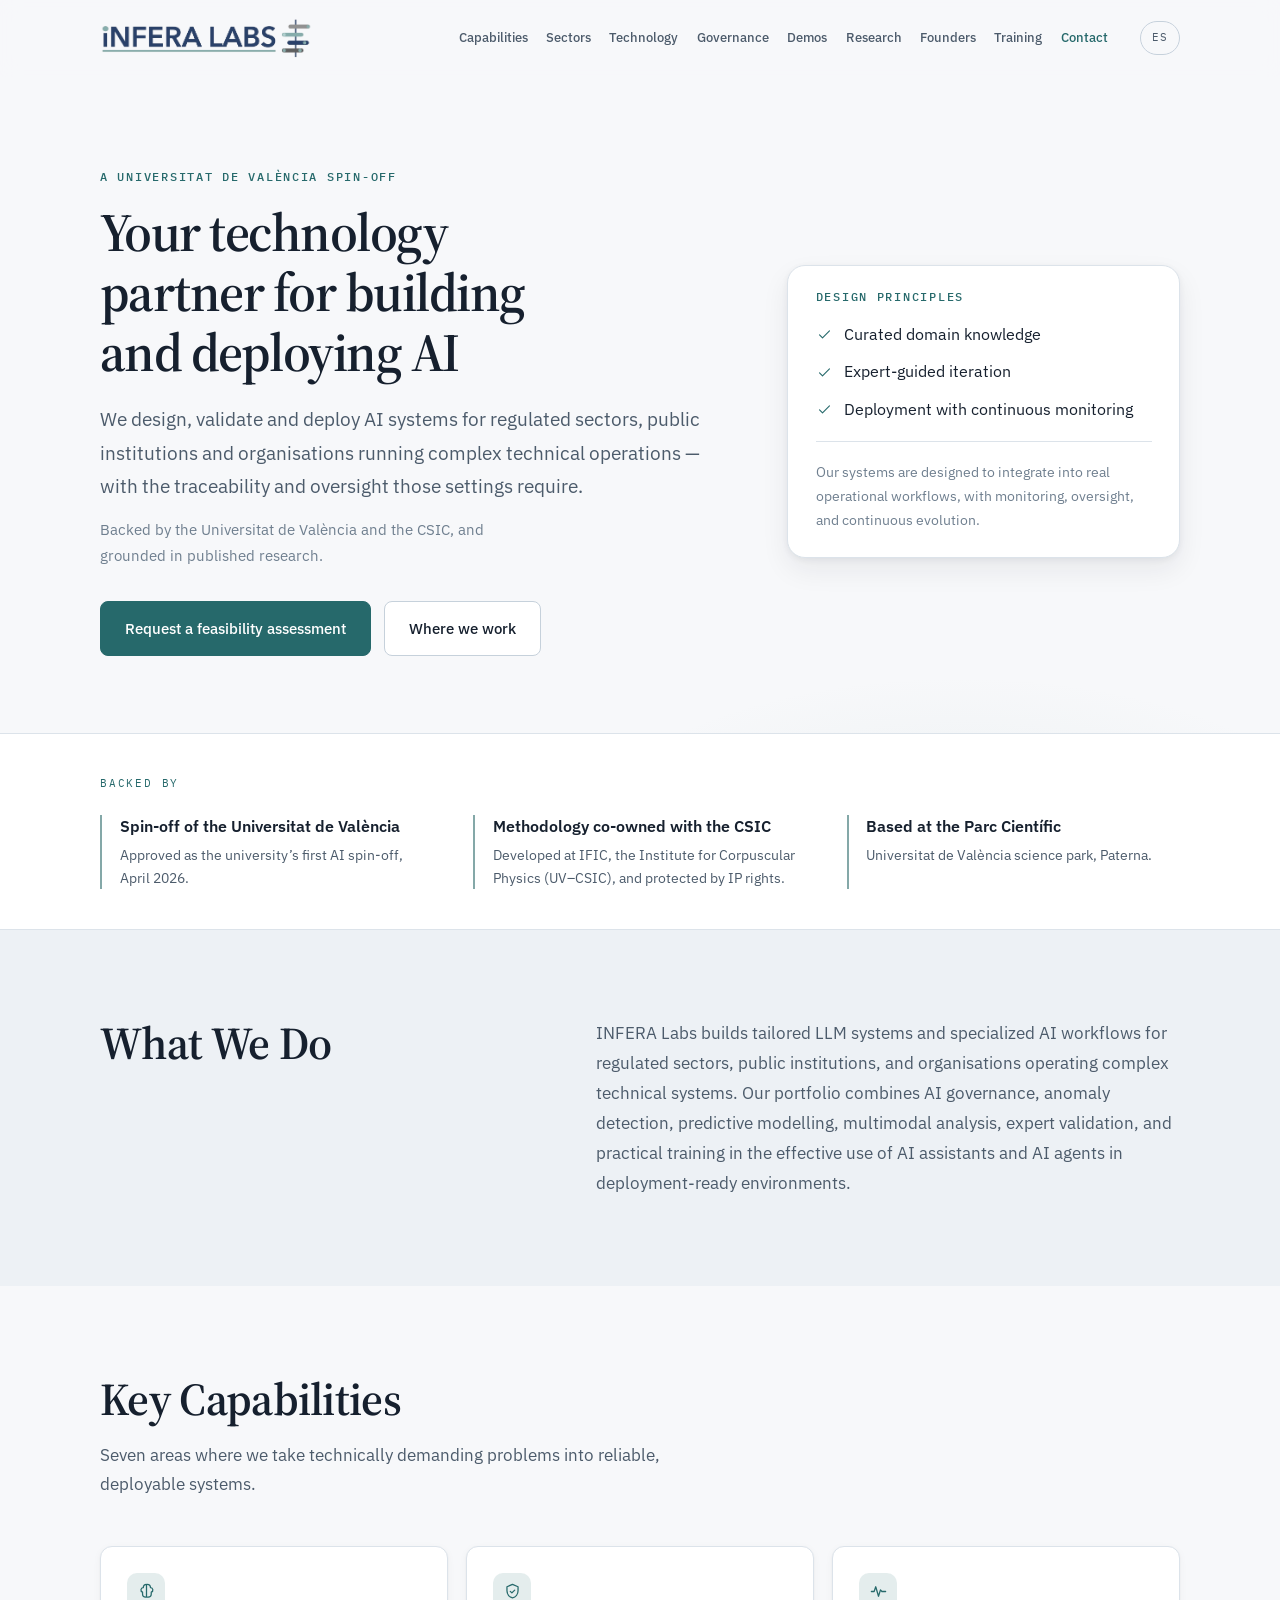
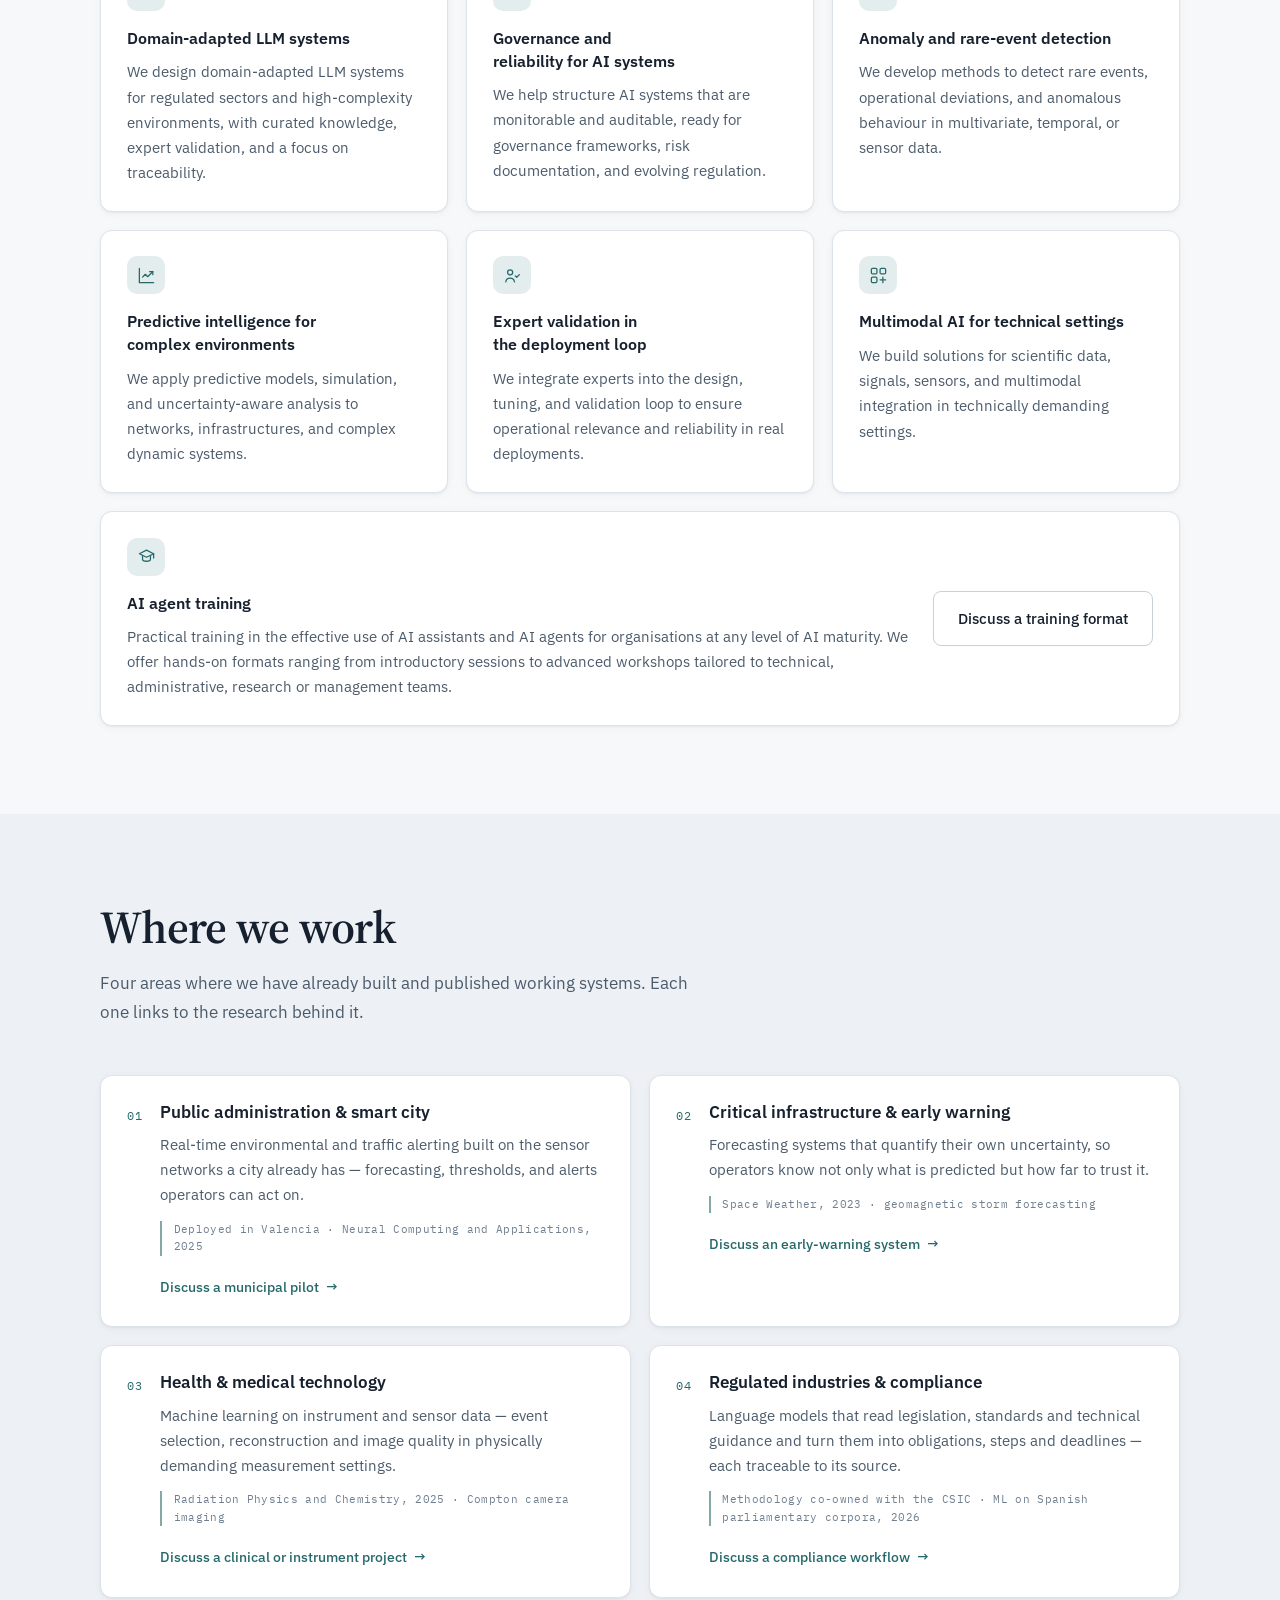
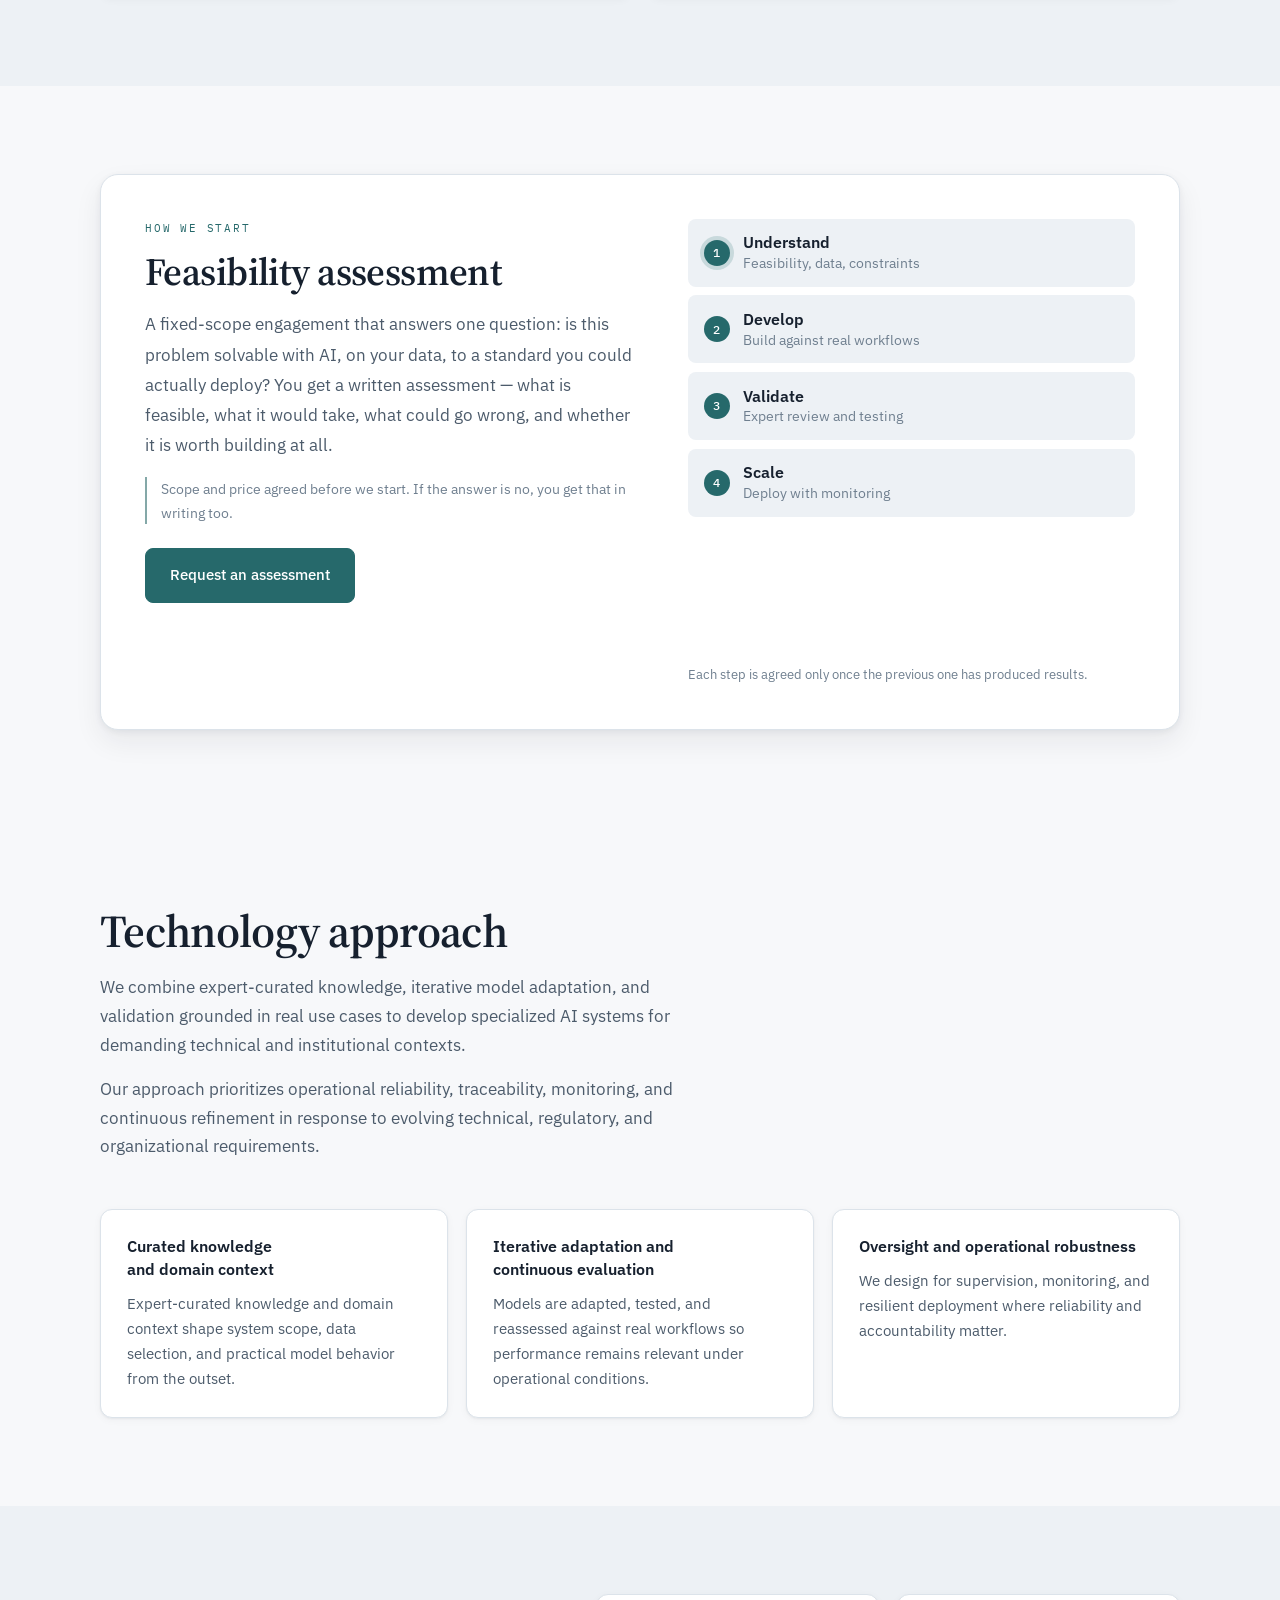
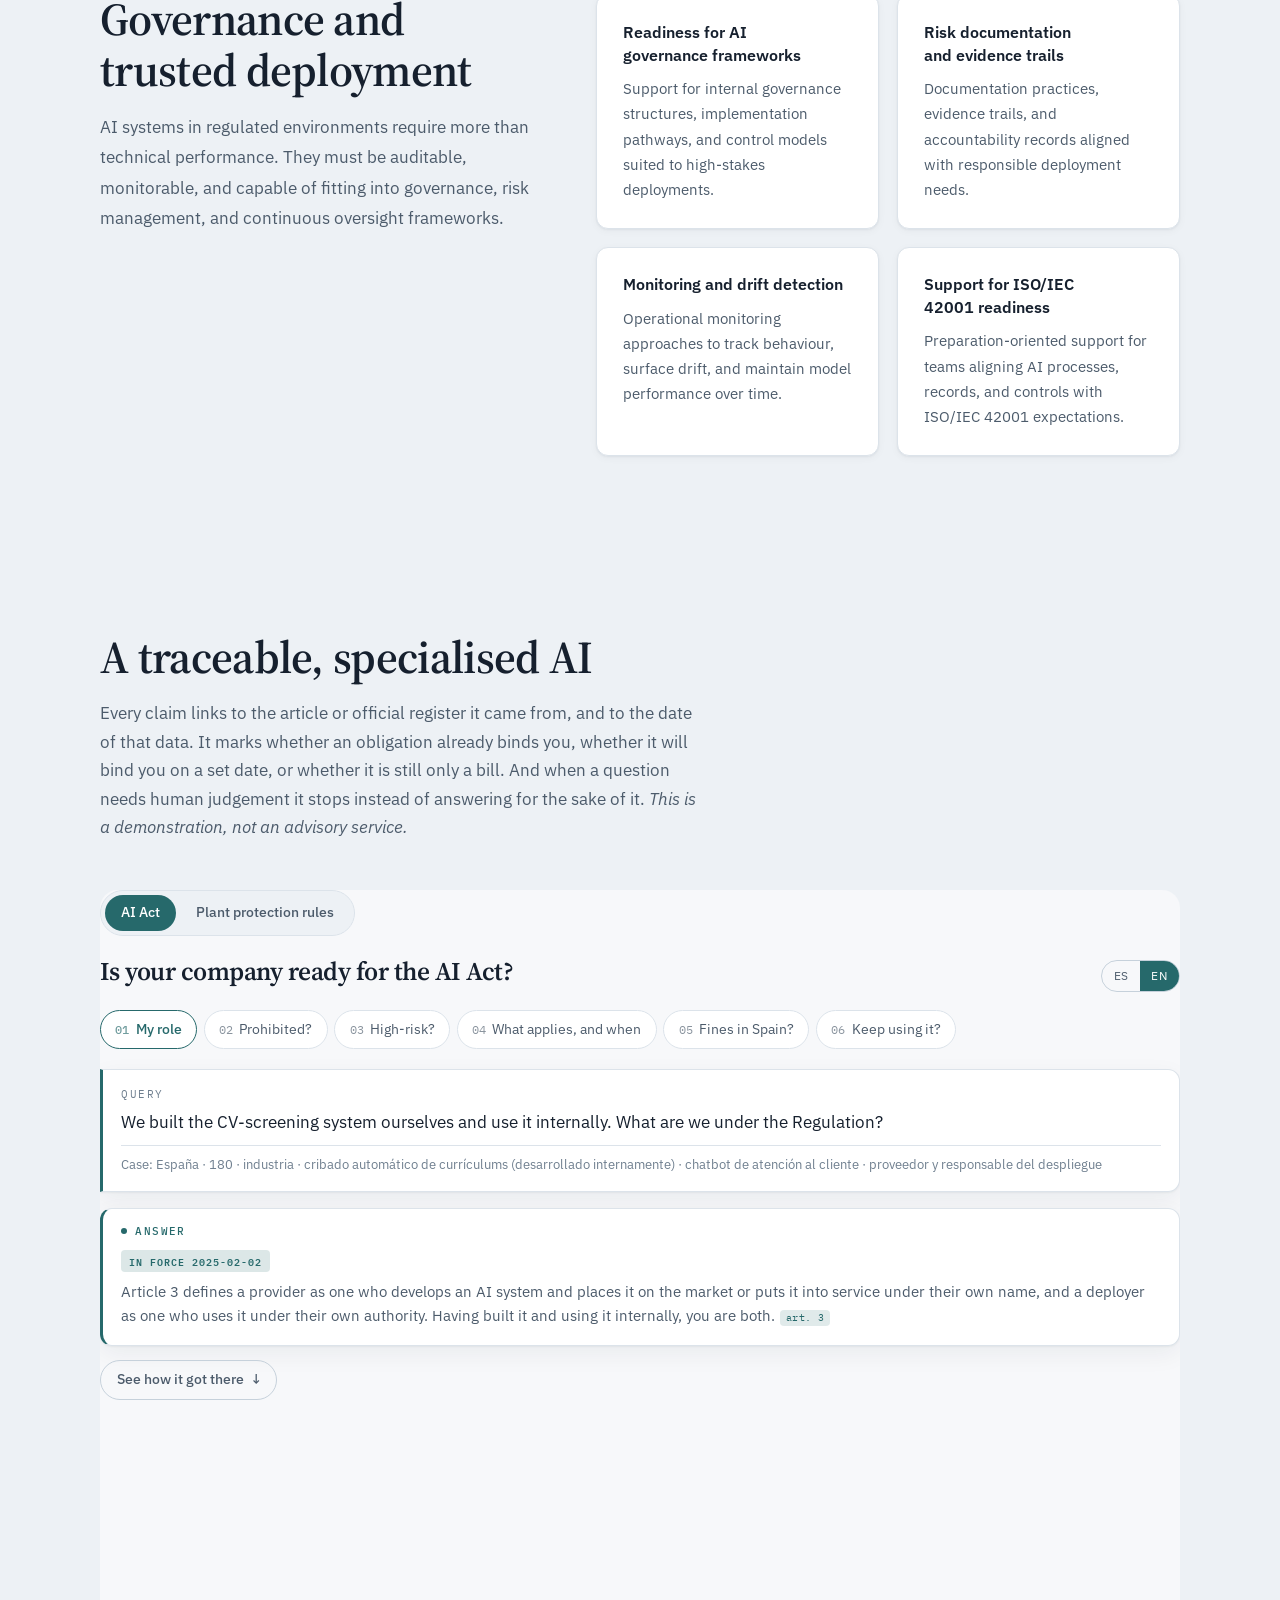
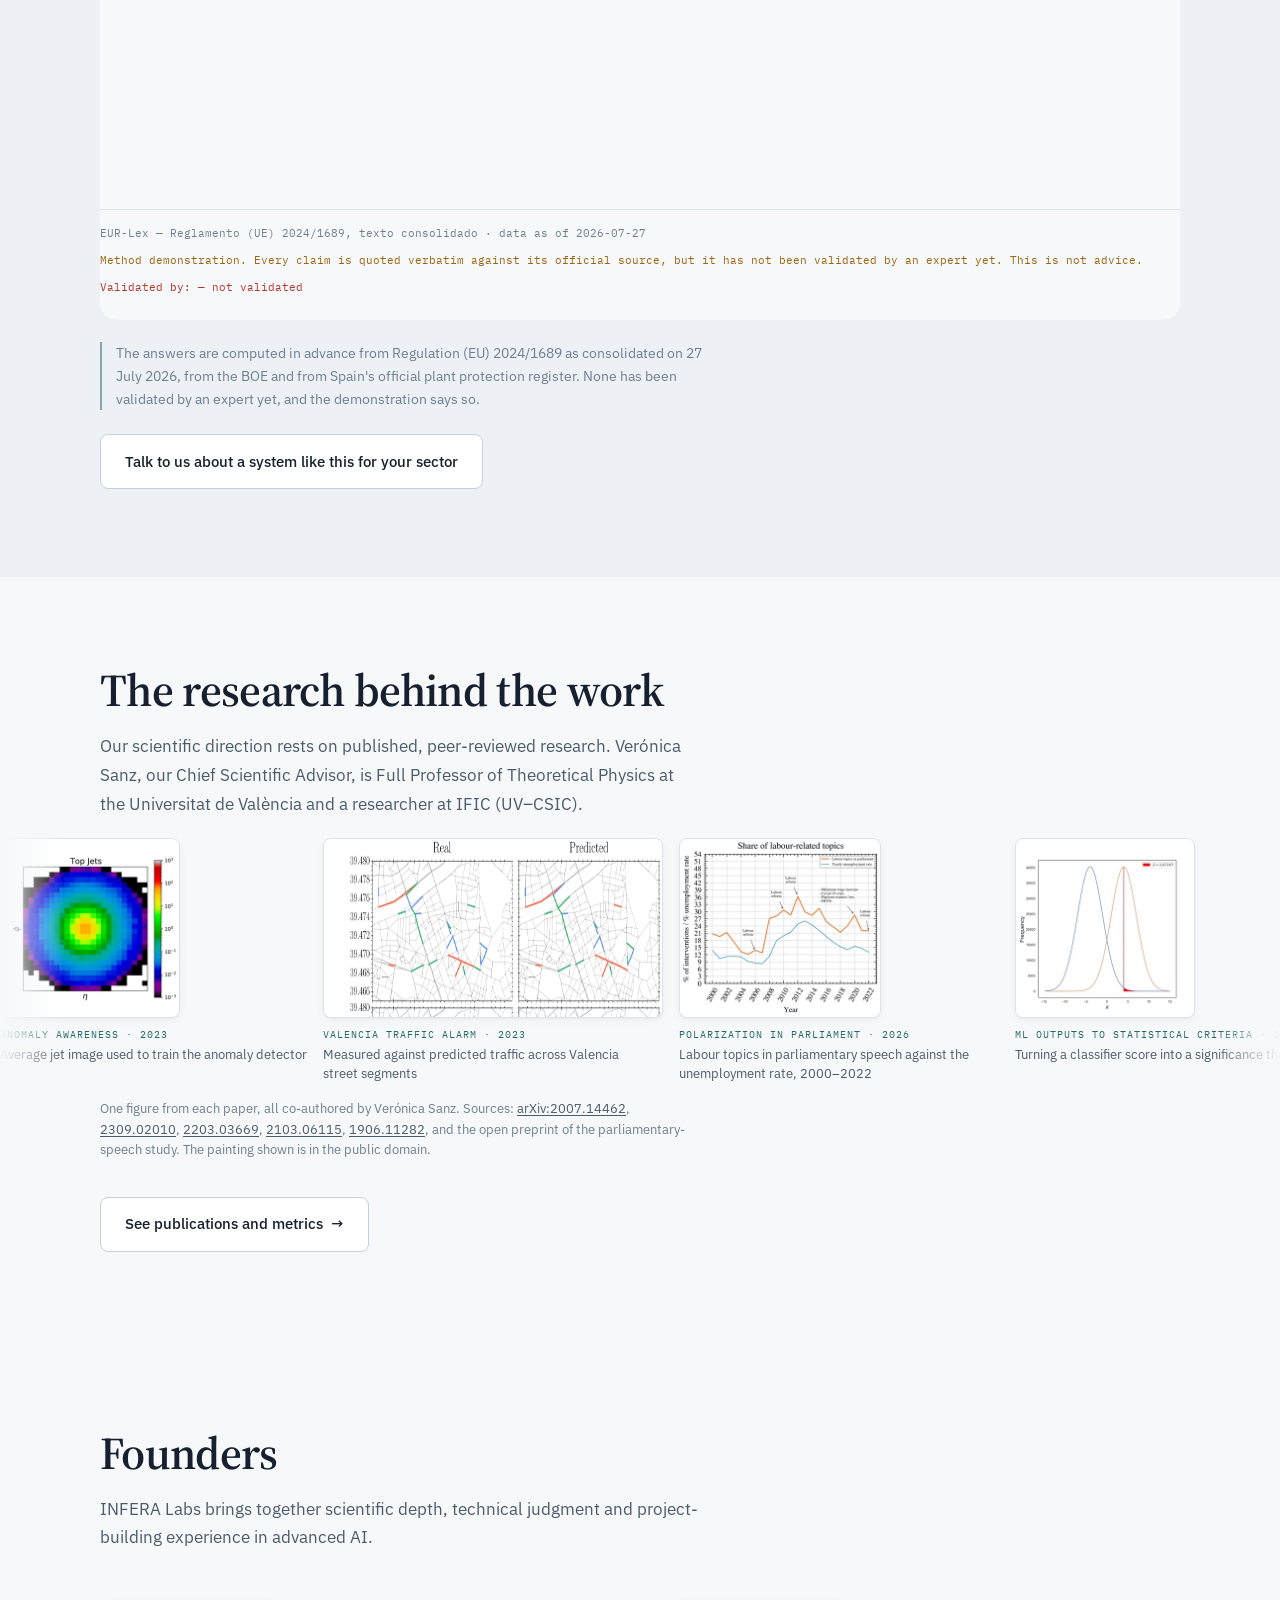
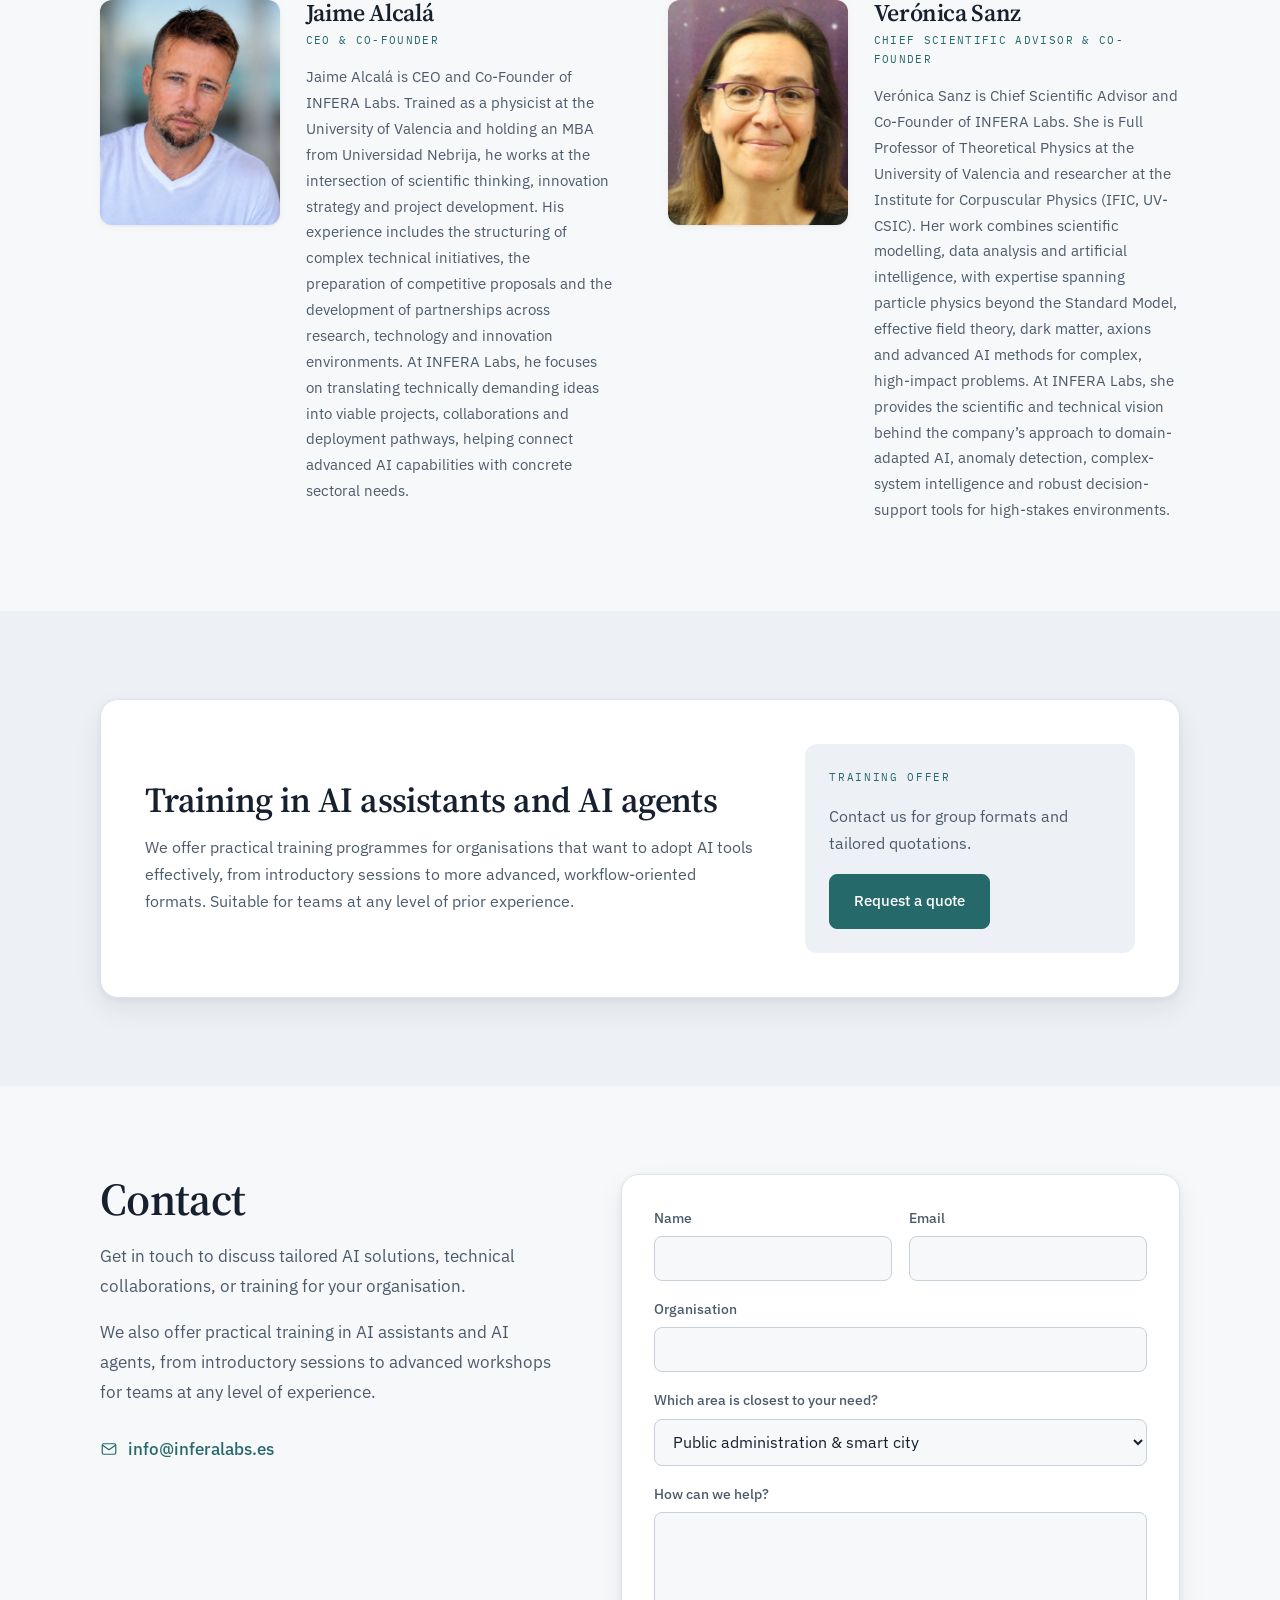
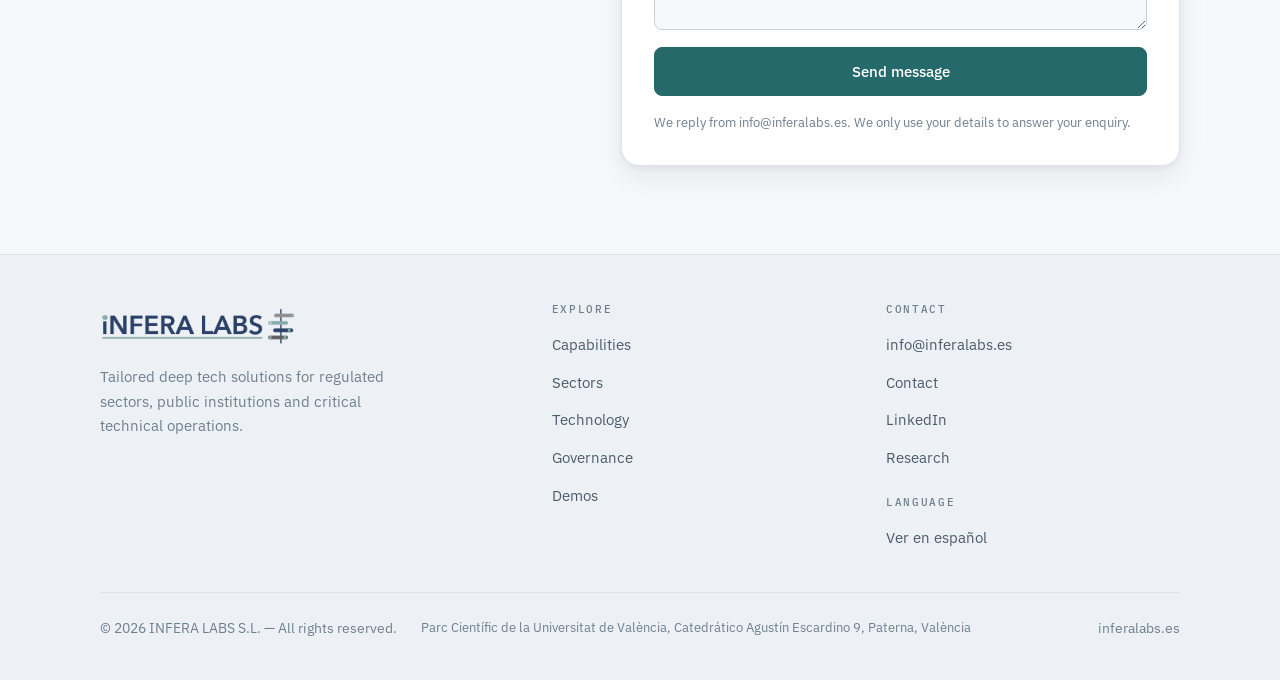
==== commit b8637ba4: "Demos on the English page too, and a much less dense layout The demos now run on / as well as /es/. " ====
--- a/index.html
+++ b/index.html
@@ -33,7 +33,9 @@
 <link rel="preconnect" href="https://fonts.gstatic.com" crossorigin>
 <link rel="stylesheet" href="https://fonts.googleapis.com/css2?family=IBM+Plex+Mono:wght@400;500&family=IBM+Plex+Sans:wght@400;500;600&family=Source+Serif+4:opsz,wght@8..60,400;8..60,600&display=swap">
 <link rel="stylesheet" href="/assets/css/site.css">
-
+<link rel="stylesheet" href="/assets/css/demo.css">
+<script src="/assets/js/demo.js" defer></script>
+<script>window.addEventListener("DOMContentLoaded",function(){InferaDemo.mount("#infera-demo",{verticals:[{"id": "ai-act", "label": {"es": "Reglamento de IA", "en": "AI Act"}, "question": {"es": "¿Está tu empresa lista para el Reglamento de IA?", "en": "Is your company ready for the AI Act?"}, "scenarios": ["rol-proveedor-o-responsable", "practicas-prohibidas", "es-alto-riesgo", "que-aplica-y-cuando", "me-pueden-multar-en-espana", "deberiamos-seguir-usandolo"]}, {"id": "agri", "label": {"es": "Normativa fitosanitaria", "en": "Plant protection rules"}, "question": {"es": "¿Qué normativa me aplica en mi explotación?", "en": "Which rules apply to my holding?"}, "scenarios": ["cotonet-authorised-products", "safety-interval-before-harvest", "buffer-zone-watercourse", "field-logbook-obligations", "organic-conversion-conflict", "resistance-strategy"]}]});});</script>
 <script type="application/ld+json">
 {
   "@context": "https://schema.org",
@@ -96,6 +98,7 @@
         <a href="#sectors">Sectors</a>
         <a href="#approach">Technology</a>
         <a href="#governance">Governance</a>
+        <a href="#demo">Demos</a>
         <a href="#research">Research</a>
         <a href="#founders">Founders</a>
         <a href="#training">Training</a>
@@ -306,6 +309,18 @@
   </section>
 
 
+  <section class="section section-alt" id="demo">
+    <div class="wrap">
+      <div class="section-head reveal">
+        <h2>A traceable, specialised AI</h2>
+        <p>Every claim links to the article or official register it came from, and to the date of that data. It marks whether an obligation already binds you, whether it will bind you on a set date, or whether it is still only a bill. And when a question needs human judgement it stops instead of answering for the sake of it. <em>This is a demonstration, not an advisory service.</em></p>
+      </div>
+      <div id="infera-demo" class="reveal"></div>
+      <p class="demo-note">The answers are computed in advance from Regulation (EU) 2024/1689 as consolidated on 27 July 2026, from the BOE and from Spain's official plant protection register. None has been validated by an expert yet, and the demonstration says so.</p>
+      <a class="btn btn-secondary" href="?sector=regulated-compliance#contact">Talk to us about a system like this for your sector</a>
+    </div>
+  </section>
+
   <section class="section" id="research">
     <div class="wrap">
       <div class="section-head reveal">
@@ -549,7 +564,7 @@
             <li><a href="#sectors">Sectors</a></li>
             <li><a href="#approach">Technology</a></li>
             <li><a href="#governance">Governance</a></li>
-            <li><a href="#research">Research</a></li>
+            <li><a href="#demo">Demos</a></li>
         </ul>
       </div>
       <div class="footer-col">
--- a/assets/css/site.css
+++ b/assets/css/site.css
@@ -493,6 +493,6 @@
    already jumped to an anchor, so ?sector=...#contact landed on
    Fundadores. Measured at 1200/768/390px. */
 #infera-demo{border-radius:var(--r-lg);overflow:hidden}
-.js #infera-demo{min-height:1485px}
-@media (max-width:900px){.js #infera-demo{min-height:1820px}}
-@media (max-width:560px){.js #infera-demo{min-height:2970px}}
+.js #infera-demo{min-height:1030px}
+@media (max-width:900px){.js #infera-demo{min-height:1215px}}
+@media (max-width:560px){.js #infera-demo{min-height:1790px}}
--- a/assets/css/demo.css
+++ b/assets/css/demo.css
@@ -0,0 +1,210 @@
+/* INFERA demo player — tokens mirror assets/css/site.css on inferalabs.es */
+.idemo{
+  --bg:#F7F8FA; --surface:#FFFFFF; --surface-2:#EDF1F5;
+  --ink:#16202E; --ink-2:#4C5B6B; --ink-3:#6F7F8F;
+  --line:#DCE3EA; --line-2:#C6D1DB;
+  --accent:#26696B; --accent-strong:#1B5052; --tint:#84A8A8;
+  --warn:#9A6410; --warn-bg:#FBF3E3; --stop:#B3352B; --stop-bg:#FBEDEB;
+  --r:12px; --shadow:0 1px 2px rgba(22,32,46,.05),0 8px 24px rgba(22,32,46,.06);
+  --mono:"IBM Plex Mono",ui-monospace,Menlo,monospace;
+  font-family:"IBM Plex Sans",system-ui,sans-serif;
+  color:var(--ink); background:var(--bg);
+}
+@media (prefers-color-scheme:dark){
+  .idemo:not([data-theme="light"]){
+    --bg:#0C1219; --surface:#16212C; --surface-2:#1B2833;
+    --ink:#E9EFF5; --ink-2:#A5B5C3; --ink-3:#7E90A0;
+    --line:#223140; --line-2:#2E4051;
+    --accent:#6FC9C9; --accent-strong:#93DCDC; --tint:#5E8F8F;
+    --warn:#D9A441; --warn-bg:#241C0D; --stop:#E8776B; --stop-bg:#2A1614;
+    --shadow:0 1px 2px rgba(0,0,0,.35),0 8px 24px rgba(0,0,0,.3);
+  }
+}
+.idemo *{box-sizing:border-box}
+
+.idemo-bar{
+  display:grid;grid-template-columns:auto minmax(0,1fr) auto;gap:.25rem .7rem;
+  align-items:start;
+  padding:.9rem 1.1rem;background:var(--warn-bg);border:1px solid var(--warn);
+  border-radius:var(--r);margin-bottom:1.25rem;font-size:.88rem;line-height:1.55;
+  color:var(--ink-2);
+}
+.idemo-bar b{color:var(--warn);line-height:1.55}
+.idemo-bar .spacer{display:none}
+@media (max-width:620px){
+  .idemo-bar{grid-template-columns:auto minmax(0,1fr)}
+  .idemo-bar .idemo-lang{grid-column:2;justify-self:start;margin-top:.4rem}
+}
+
+.idemo-lang{display:inline-flex;border:1px solid var(--line-2);border-radius:999px;overflow:hidden}
+.idemo-lang button{
+  font:inherit;font-size:.75rem;letter-spacing:.06em;padding:.3rem .7rem;border:0;cursor:pointer;
+  background:transparent;color:var(--ink-2);
+}
+.idemo-lang button[aria-pressed="true"]{background:var(--accent);color:#fff}
+
+.idemo-profile{
+  display:flex;flex-wrap:wrap;gap:.45rem;margin-bottom:1.1rem;
+}
+.idemo-chip{
+  font-family:var(--mono);font-size:.7rem;letter-spacing:.03em;
+  background:var(--surface-2);border:1px solid var(--line);border-radius:999px;
+  padding:.28rem .65rem;color:var(--ink-2);
+}
+
+.idemo-tabs{display:flex;flex-wrap:wrap;gap:.4rem;margin-bottom:1.25rem}
+.idemo-tab{
+  font:inherit;font-size:.85rem;text-align:left;cursor:pointer;
+  background:var(--surface);border:1px solid var(--line);border-radius:999px;
+  padding:.45rem .9rem;color:var(--ink-2);transition:border-color .15s,color .15s;
+}
+.idemo-tab:hover{border-color:var(--line-2);color:var(--ink)}
+.idemo-tab[aria-selected="true"]{border-color:var(--accent);color:var(--accent);font-weight:500}
+.idemo-tab .n{font-family:var(--mono);font-size:.72rem;opacity:.65;margin-right:.4rem}
+.idemo-tab.is-refusal[aria-selected="true"]{border-color:var(--stop);color:var(--stop)}
+
+.idemo-q{
+  font-size:1.08rem;line-height:1.55;padding:1rem 1.15rem;background:var(--surface);
+  border:1px solid var(--line);border-left:3px solid var(--accent);
+  border-radius:0 var(--r) var(--r) 0;margin-bottom:1rem;box-shadow:var(--shadow);
+}
+.idemo-q .lbl{
+  display:block;font-family:var(--mono);font-size:.66rem;letter-spacing:.14em;
+  text-transform:uppercase;color:var(--ink-3);margin-bottom:.4rem;
+}
+
+.idemo-steps{display:grid;gap:.7rem}
+.idemo-step{
+  background:var(--surface);border:1px solid var(--line);border-radius:var(--r);
+  padding:1rem 1.15rem;box-shadow:var(--shadow);
+  opacity:0;transform:translateY(8px);
+  transition:opacity .45s ease,transform .45s ease;
+}
+.idemo-step.is-in{opacity:1;transform:none}
+.idemo-step h4{
+  margin:0 0 .55rem;font-family:var(--mono);font-size:.68rem;letter-spacing:.13em;
+  text-transform:uppercase;color:var(--accent);font-weight:500;
+  display:flex;align-items:center;gap:.5rem;
+}
+.idemo-step h4 .dot{width:6px;height:6px;border-radius:50%;background:var(--accent);flex:none}
+.idemo-step p{margin:0;font-size:.94rem;line-height:1.65;color:var(--ink-2)}
+
+.idemo-src{
+  display:grid;gap:.5rem;margin-top:.3rem;
+}
+.idemo-srcrow{
+  display:grid;grid-template-columns:auto minmax(0,1fr);gap:.7rem;align-items:start;
+  padding:.6rem .7rem;background:var(--surface-2);border-radius:8px;font-size:.85rem;
+}
+.idemo-srcrow.unused{opacity:.55}
+.idemo-badge{
+  font-family:var(--mono);font-size:.62rem;letter-spacing:.06em;padding:.15rem .45rem;
+  border-radius:4px;background:var(--accent);color:#fff;white-space:nowrap;
+}
+.idemo-srcrow.unused .idemo-badge{background:var(--ink-3)}
+.idemo-srcrow .ref{font-family:var(--mono);font-size:.72rem;color:var(--ink-3);display:block;margin-top:.15rem}
+.idemo-srcrow .snip{margin-top:.35rem;color:var(--ink-2);font-style:italic}
+
+.idemo-block{margin-bottom:.9rem}
+.idemo-block:last-child{margin-bottom:0}
+.idemo-cite{
+  display:inline-flex;align-items:center;gap:.25rem;vertical-align:baseline;
+  font-family:var(--mono);font-size:.64rem;letter-spacing:.04em;
+  background:color-mix(in srgb,var(--accent) 14%,transparent);color:var(--accent);
+  border:0;border-radius:4px;padding:.1rem .35rem;margin-left:.3rem;cursor:pointer;
+}
+.idemo-cite:hover{background:var(--accent);color:#fff}
+.idemo-citebox{
+  margin-top:.5rem;padding:.65rem .8rem;border-left:2px solid var(--tint);
+  background:var(--surface-2);border-radius:0 8px 8px 0;font-size:.85rem;color:var(--ink-2);
+}
+.idemo-citebox .who{font-family:var(--mono);font-size:.66rem;color:var(--ink-3);display:block;margin-bottom:.25rem}
+.idemo-citebox[hidden]{display:none}
+
+.idemo-step.refusal{border-left:3px solid var(--stop);background:var(--stop-bg)}
+.idemo-step.refusal h4{color:var(--stop)}
+.idemo-step.refusal h4 .dot{background:var(--stop)}
+.idemo-why{margin:.6rem 0 0;padding-left:1.1rem;font-size:.88rem;color:var(--ink-2);line-height:1.6}
+.idemo-could{
+  margin-top:.8rem;padding:.7rem .85rem;background:var(--surface);border-radius:8px;
+  font-size:.9rem;color:var(--ink);border:1px solid var(--line);
+}
+
+.idemo-conf{display:flex;align-items:center;gap:.6rem;flex-wrap:wrap}
+.idemo-level{
+  font-family:var(--mono);font-size:.66rem;letter-spacing:.1em;text-transform:uppercase;
+  padding:.2rem .55rem;border-radius:999px;
+}
+.idemo-level.high{background:color-mix(in srgb,var(--accent) 16%,transparent);color:var(--accent)}
+.idemo-level.medium{background:var(--warn-bg);color:var(--warn)}
+.idemo-level.low{background:var(--stop-bg);color:var(--stop)}
+
+.idemo-foot{
+  margin-top:1.1rem;padding-top:.9rem;border-top:1px solid var(--line);
+  display:flex;flex-wrap:wrap;gap:.5rem 1.5rem;
+  font-family:var(--mono);font-size:.7rem;color:var(--ink-3);
+}
+.idemo-foot .empty{color:var(--stop)}
+
+@media (prefers-reduced-motion:reduce){
+  .idemo-step{opacity:1;transform:none;transition:none}
+}
+@media (max-width:600px){
+  .idemo-tab{font-size:.8rem;padding:.4rem .7rem}
+  .idemo-srcrow{grid-template-columns:1fr}
+}
+
+/* what applies now vs what is only expected to apply */
+.idemo-when{
+  display:inline-block;font-family:var(--mono);font-size:.6rem;letter-spacing:.1em;
+  padding:.2rem .5rem;border-radius:4px;margin-bottom:.45rem;font-weight:600;
+}
+.idemo-when.in_force{background:color-mix(in srgb,var(--accent) 16%,transparent);color:var(--accent)}
+.idemo-when.scheduled{background:var(--warn-bg);color:var(--warn)}
+.idemo-when.bill{background:var(--stop-bg);color:var(--stop)}
+.idemo-when-note{
+  display:block;font-size:.78rem;color:var(--ink-3);margin:-.2rem 0 .4rem;line-height:1.5;
+}
+
+/* sector switcher: the same method over two bodies of law */
+.idemo-verticals{display:inline-flex;gap:.25rem;padding:.25rem;margin-bottom:1rem;
+  background:var(--surface-2);border:1px solid var(--line);border-radius:999px}
+.idemo-vertical{
+  font:inherit;font-size:.85rem;font-weight:500;padding:.4rem 1rem;border:0;cursor:pointer;
+  background:transparent;color:var(--ink-2);border-radius:999px;transition:background-color .16s,color .16s;
+}
+.idemo-vertical:hover{color:var(--ink)}
+.idemo-vertical[aria-pressed="true"]{background:var(--accent);color:#fff}
+@media (prefers-color-scheme:dark){
+  .idemo:not([data-theme="light"]) .idemo-vertical[aria-pressed="true"]{color:#08131A}
+}
+@media (max-width:520px){.idemo-verticals{display:flex;width:100%}.idemo-vertical{flex:1;padding:.4rem .5rem}}
+
+/* the question each vertical actually answers */
+.idemo-question{
+  font-family:"Source Serif 4",Georgia,serif;font-weight:600;
+  font-size:clamp(1.25rem,2.4vw,1.6rem);line-height:1.25;letter-spacing:-.02em;
+  color:var(--ink);margin:.2rem 0 1.1rem;
+}
+
+/* --- answer-first layout ------------------------------------------------- */
+.idemo-head{display:flex;align-items:baseline;gap:1rem;flex-wrap:wrap;margin:.2rem 0 1.1rem}
+.idemo-head .idemo-question{margin:0;flex:1 1 20rem}
+.idemo-context{
+  display:block;margin-top:.6rem;padding-top:.55rem;border-top:1px solid var(--line);
+  font-size:.83rem;line-height:1.5;color:var(--ink-3);
+}
+.idemo-disclose{
+  font:inherit;font-size:.86rem;font-weight:500;cursor:pointer;margin-top:.85rem;
+  background:transparent;border:1px solid var(--line-2);border-radius:999px;
+  padding:.45rem 1rem;color:var(--ink-2);
+  transition:border-color .16s ease,color .16s ease;
+}
+.idemo-disclose:hover{border-color:var(--accent);color:var(--accent)}
+.idemo-disclose::after{content:" ↓";font-family:var(--mono)}
+.idemo-disclose[aria-expanded="true"]::after{content:" ↑"}
+.idemo-working{margin-top:.7rem}
+.idemo-notice{color:var(--warn)}
+/* the answer is the hero now, so give it a little more presence */
+.idemo-steps > .idemo-step:first-child{border-left:3px solid var(--accent)}
+.idemo-step.refusal:first-child{border-left-color:var(--stop)}
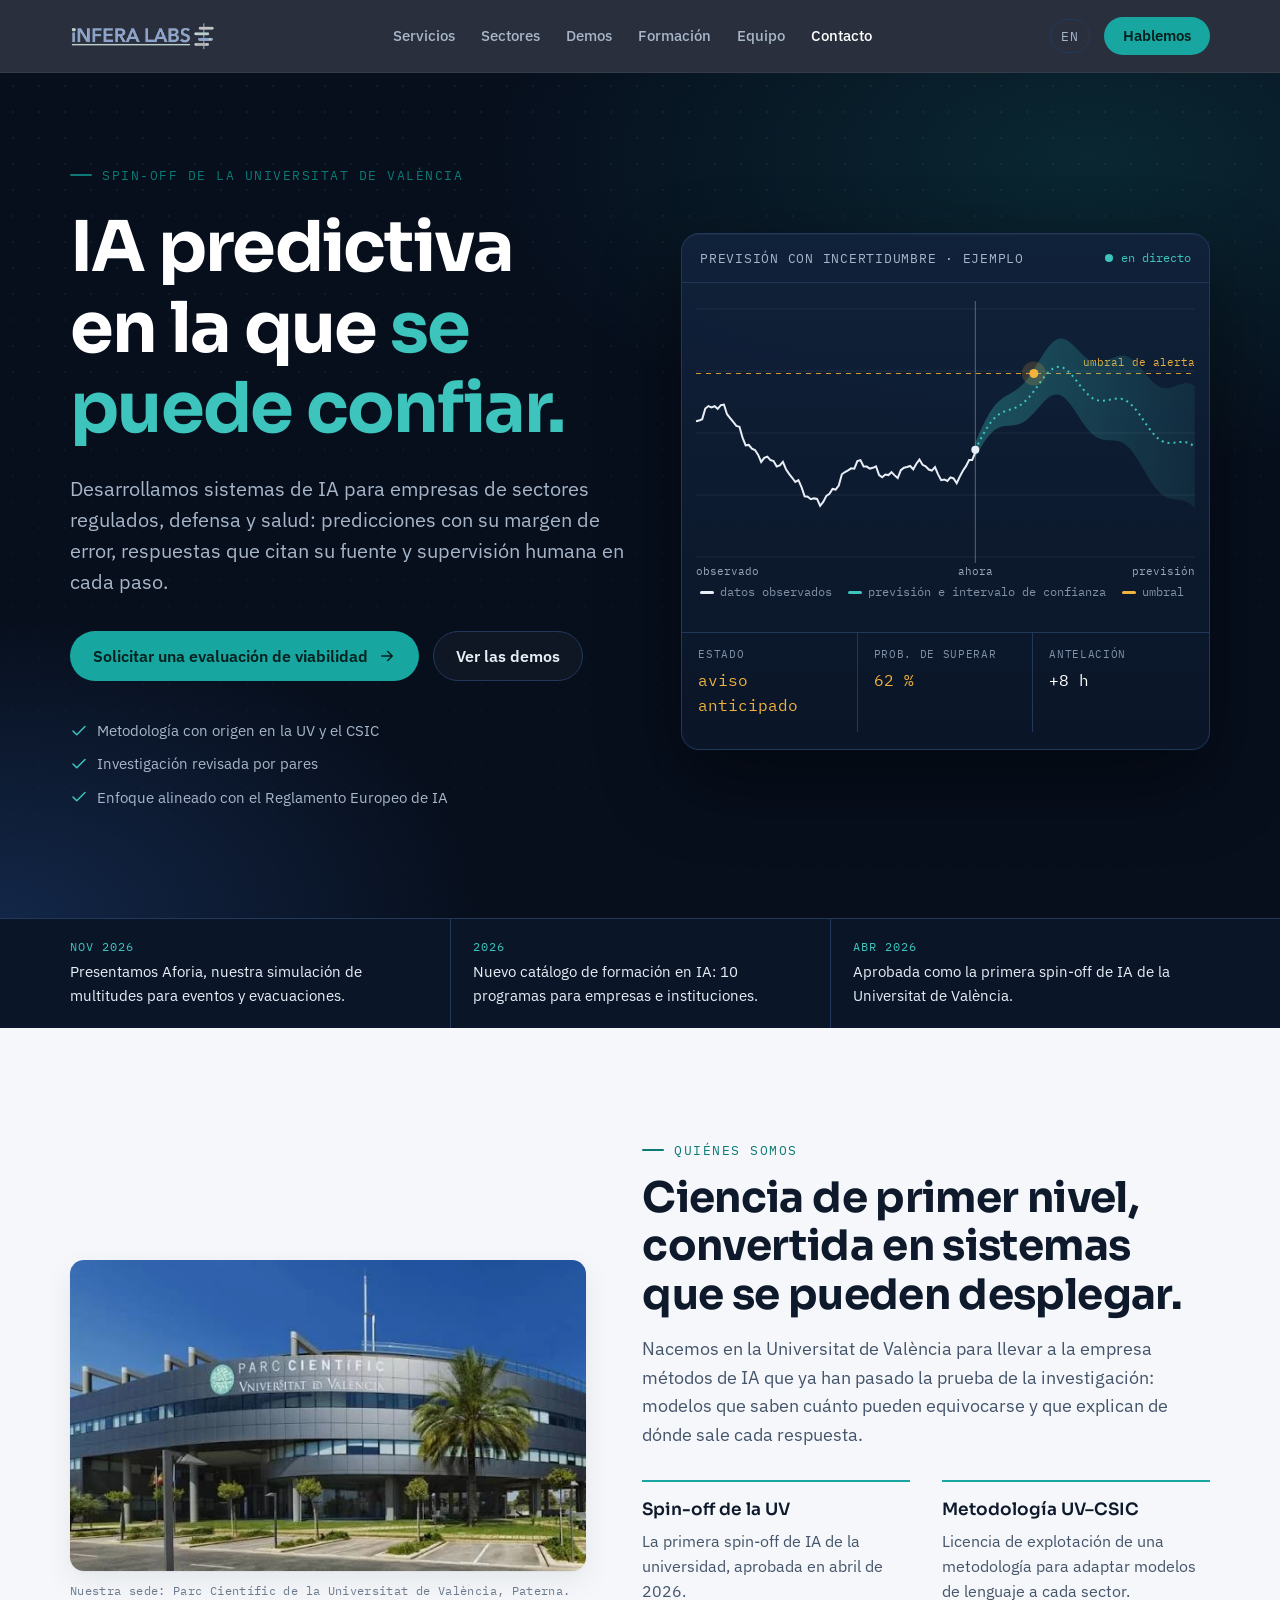
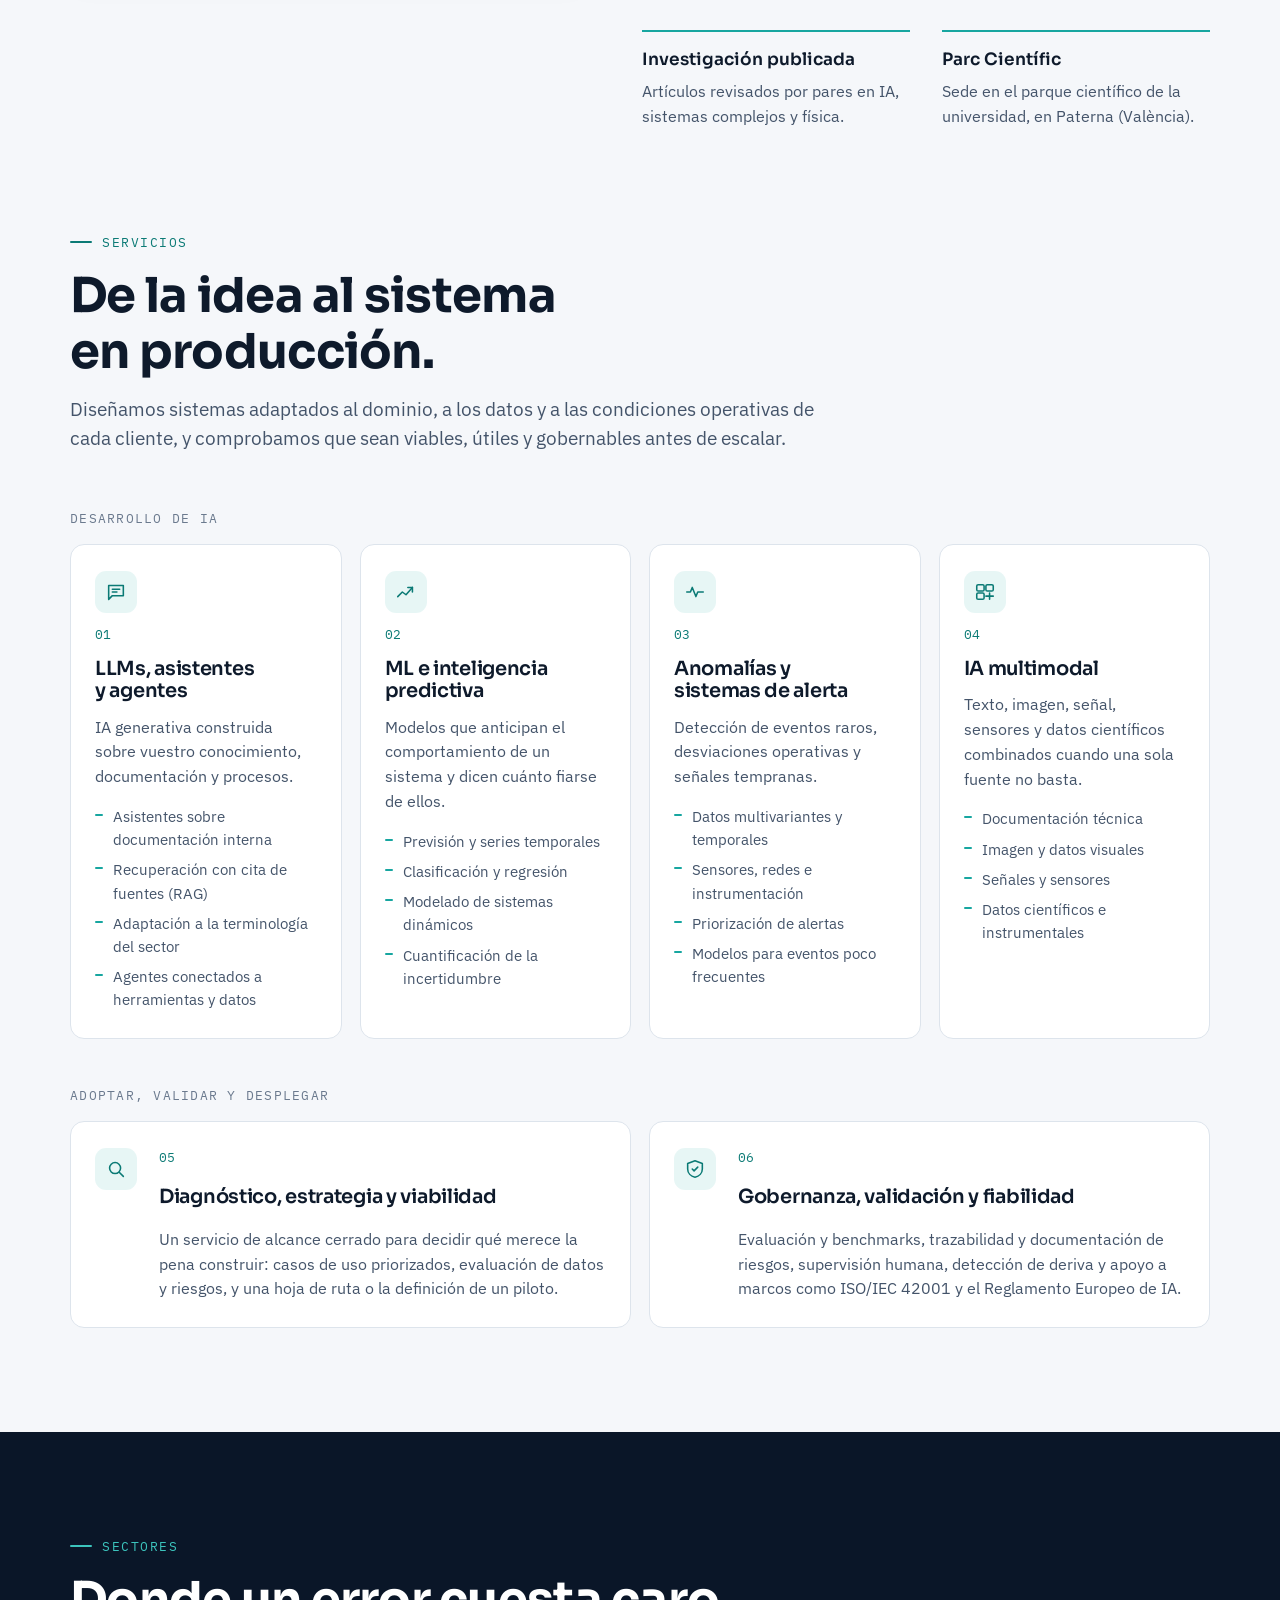
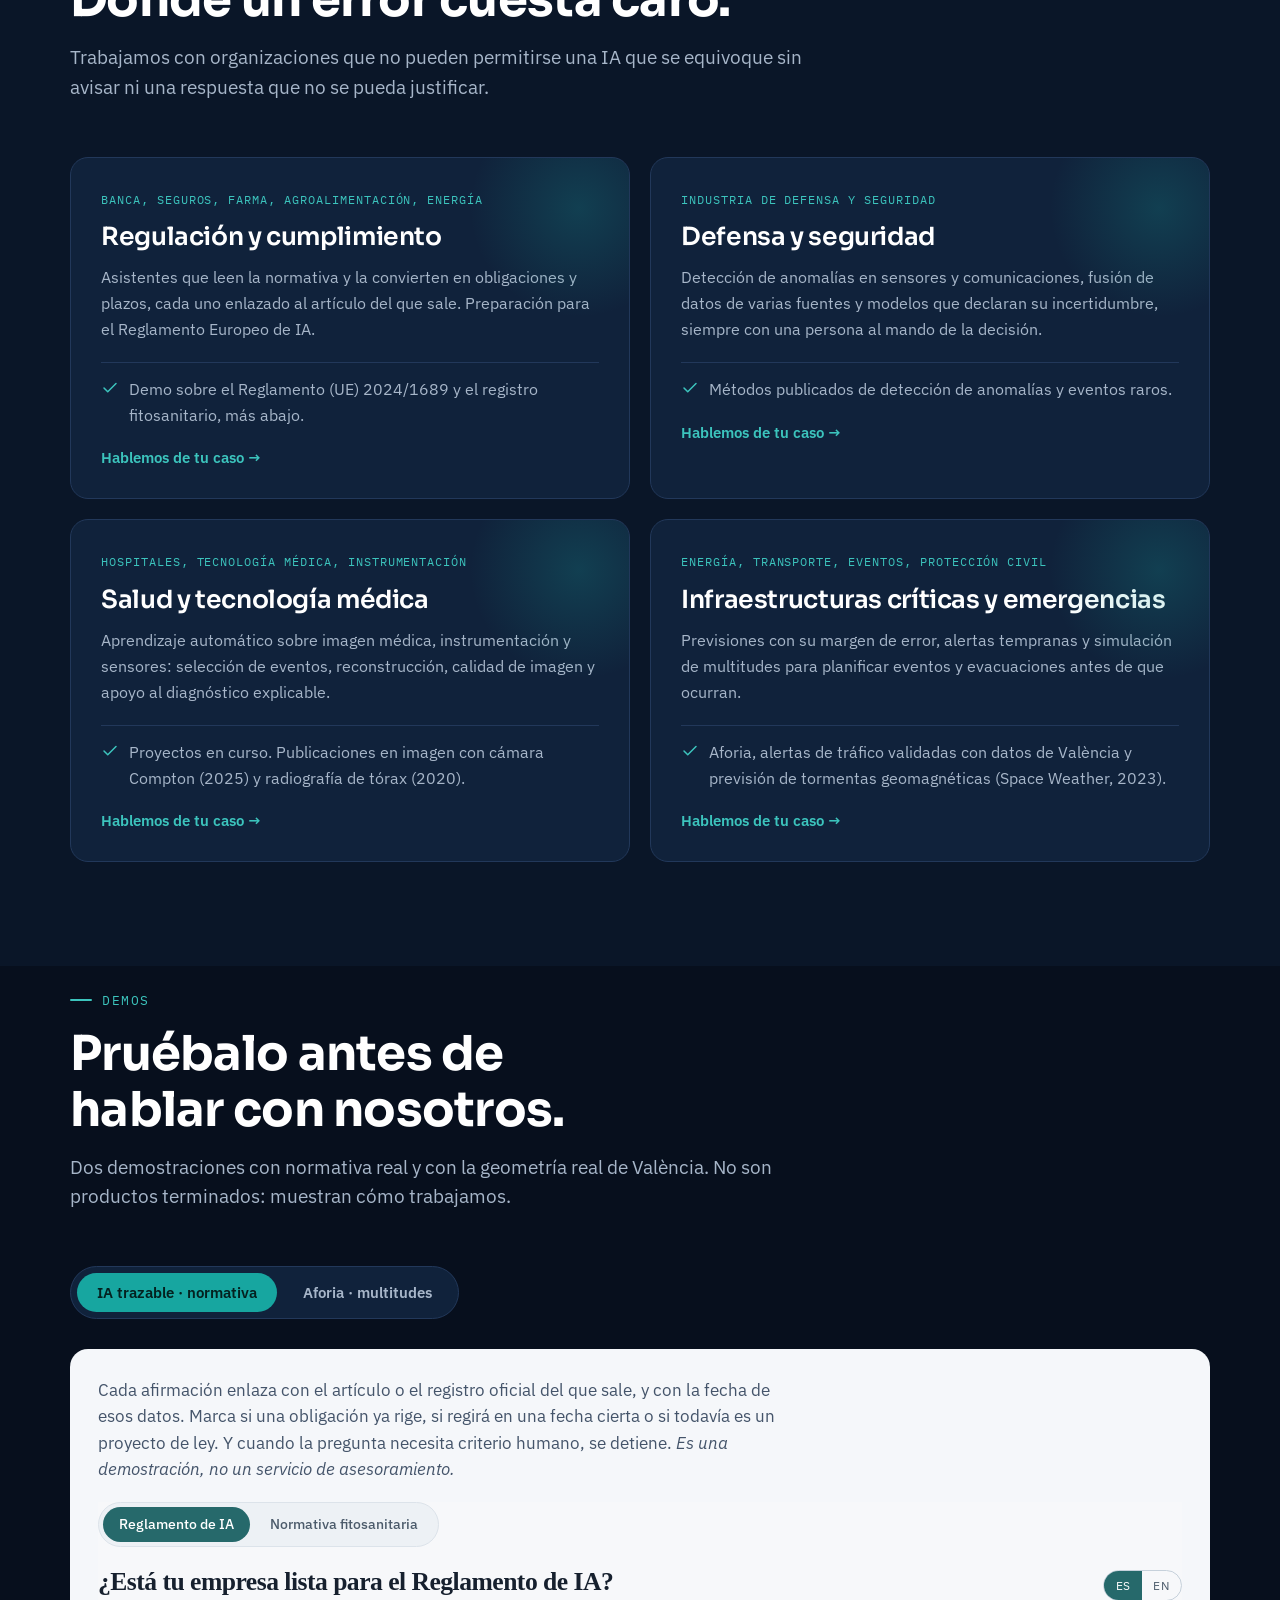
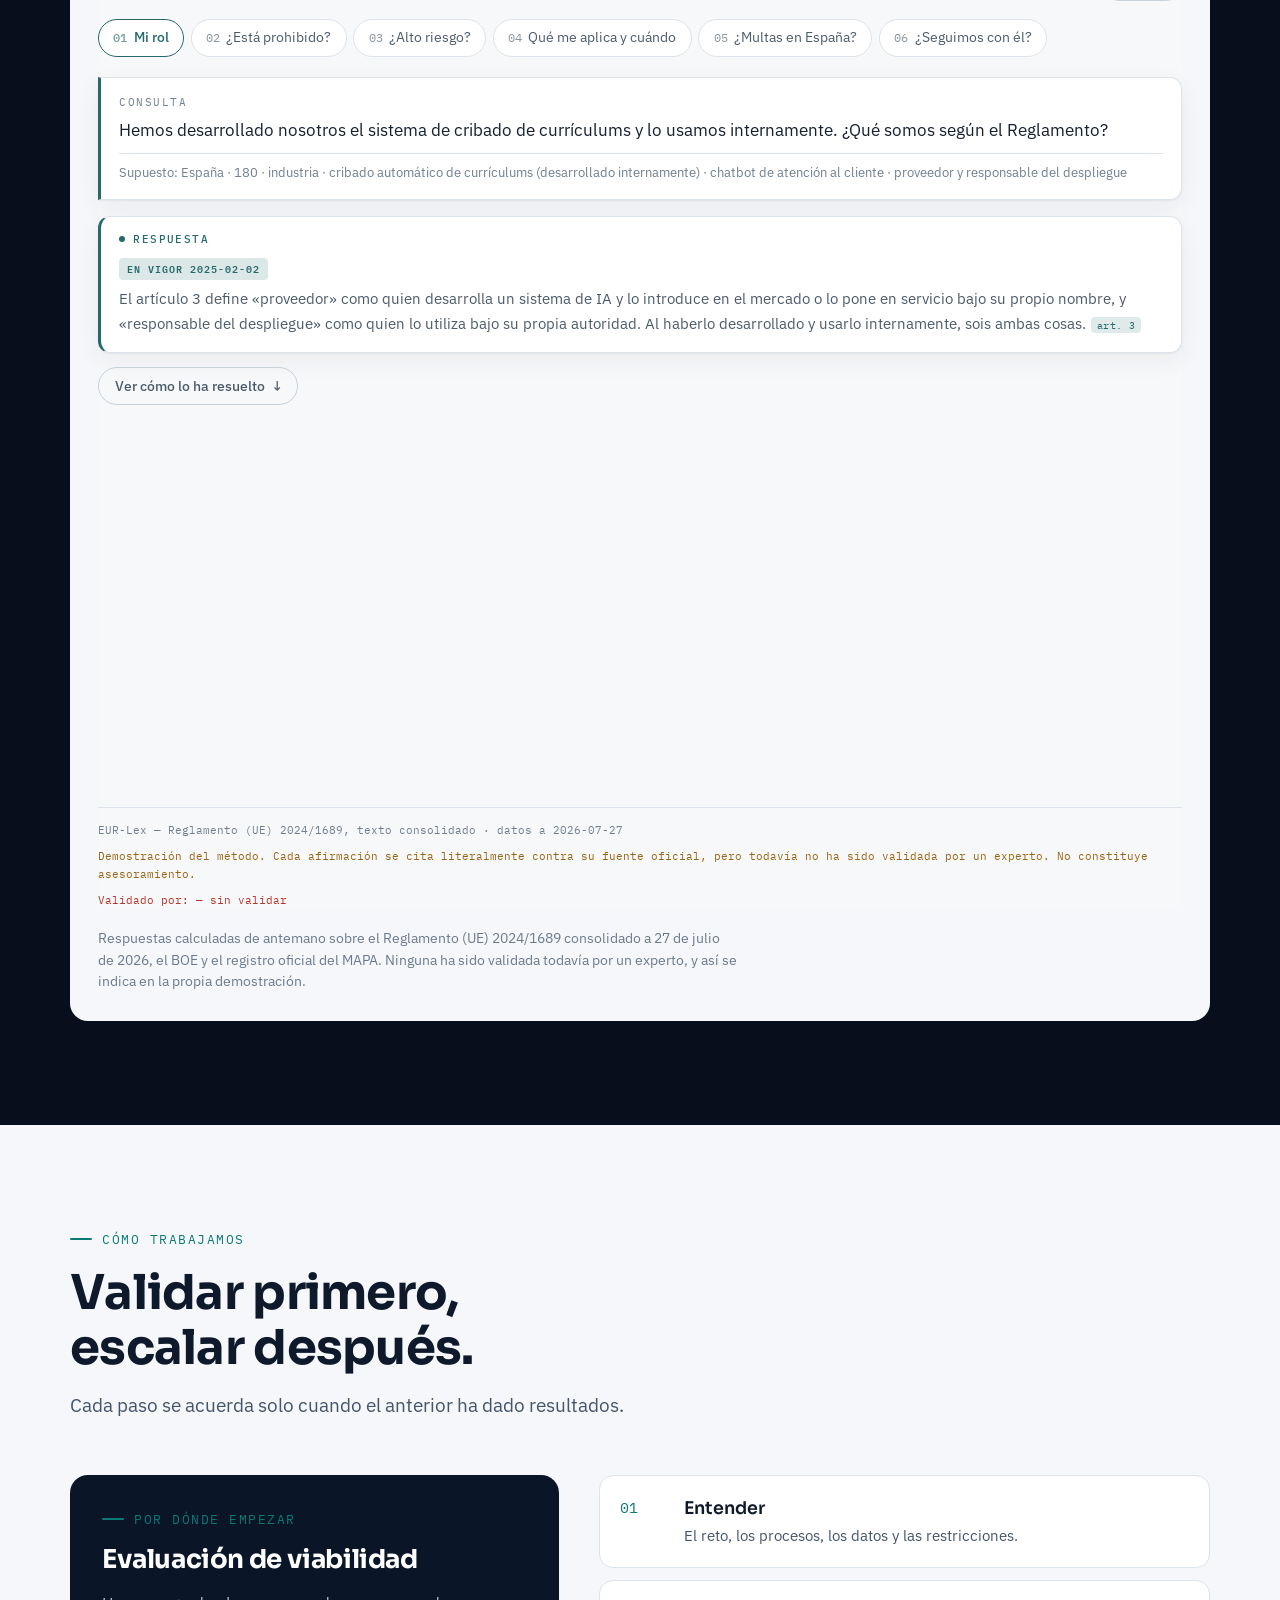
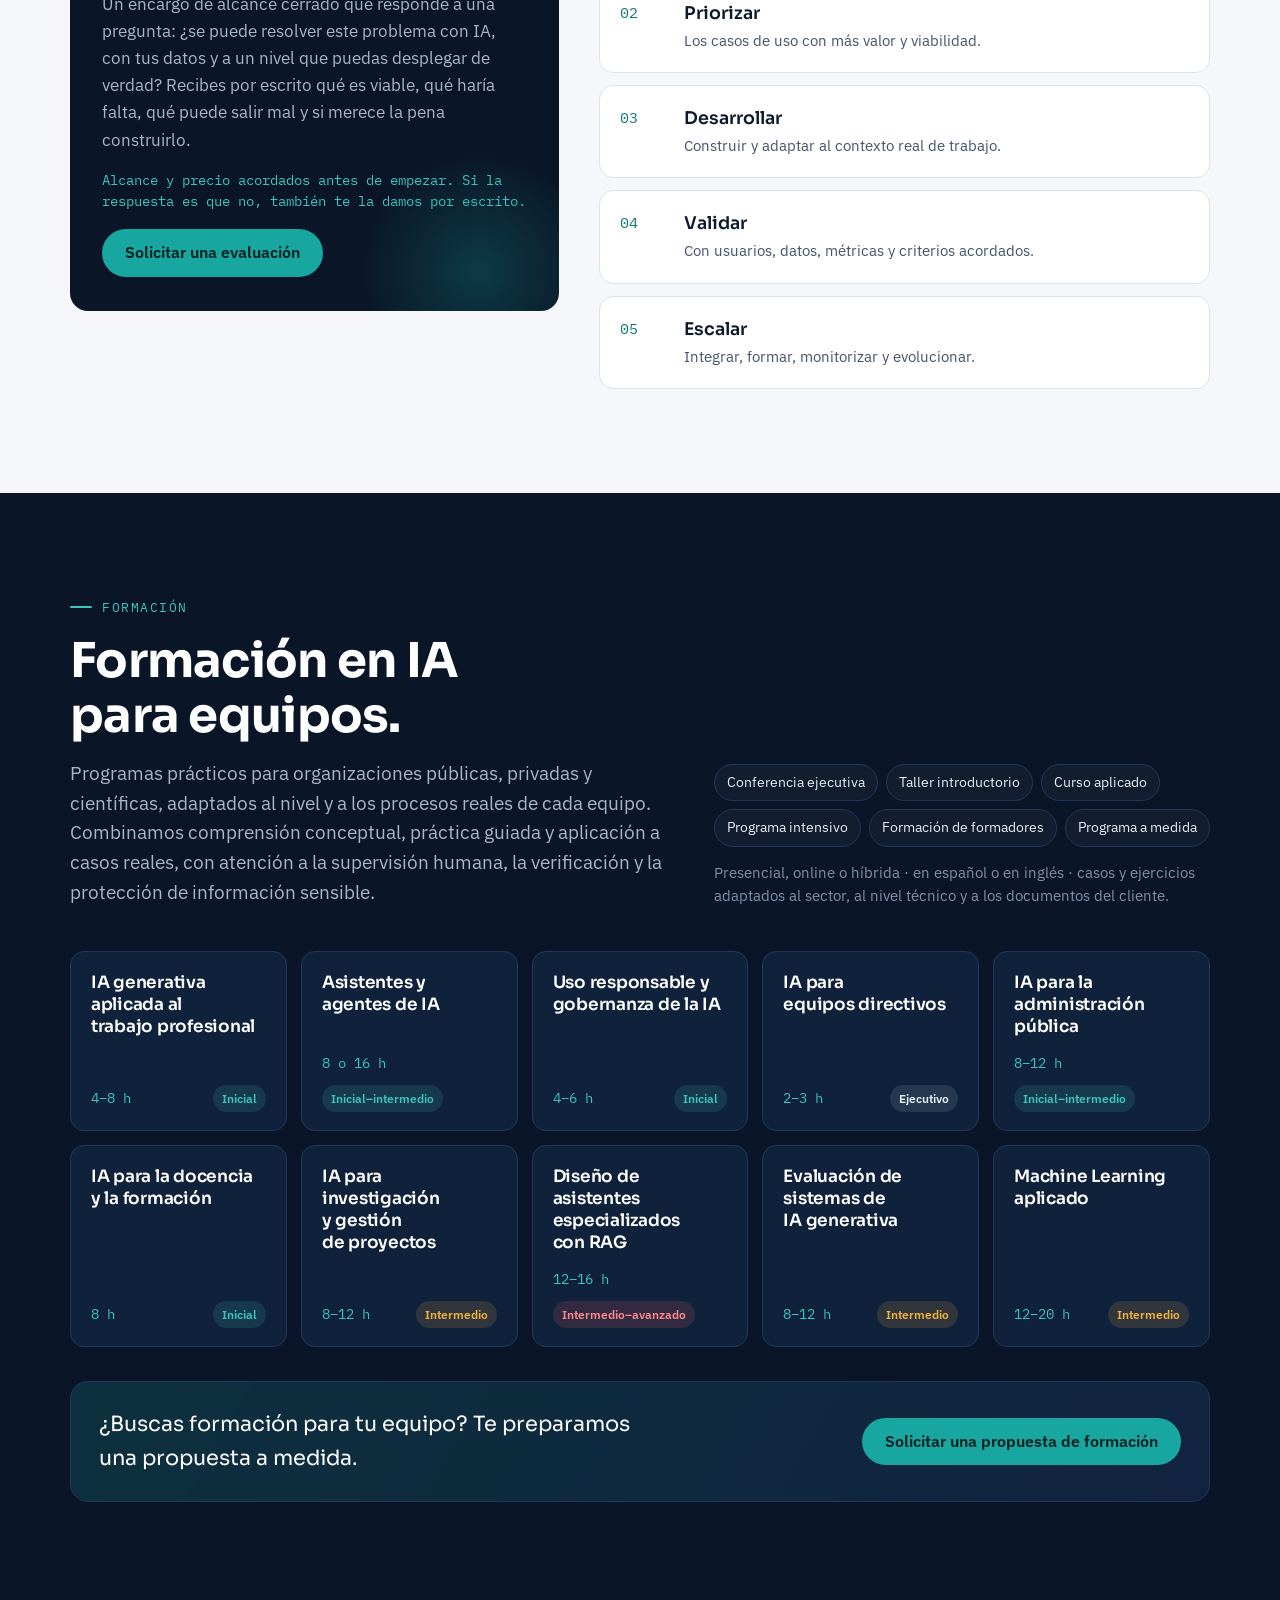
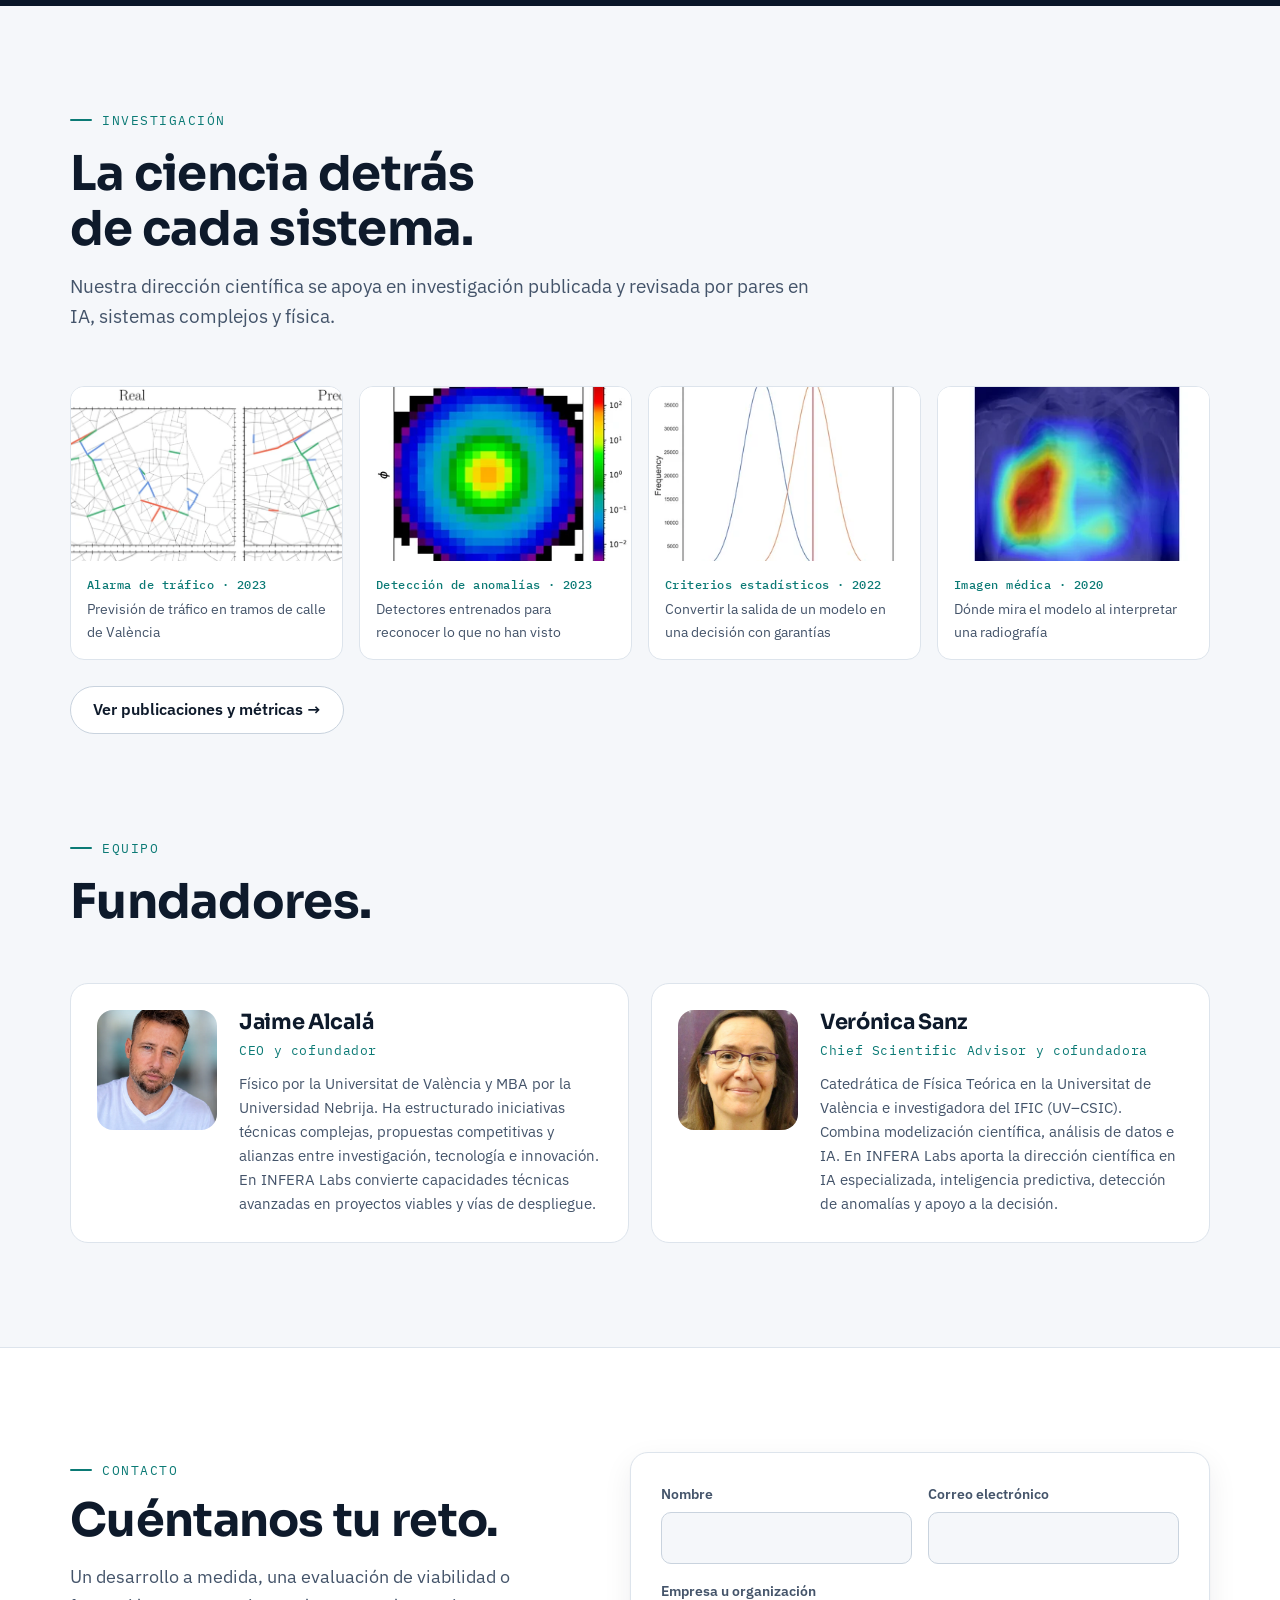
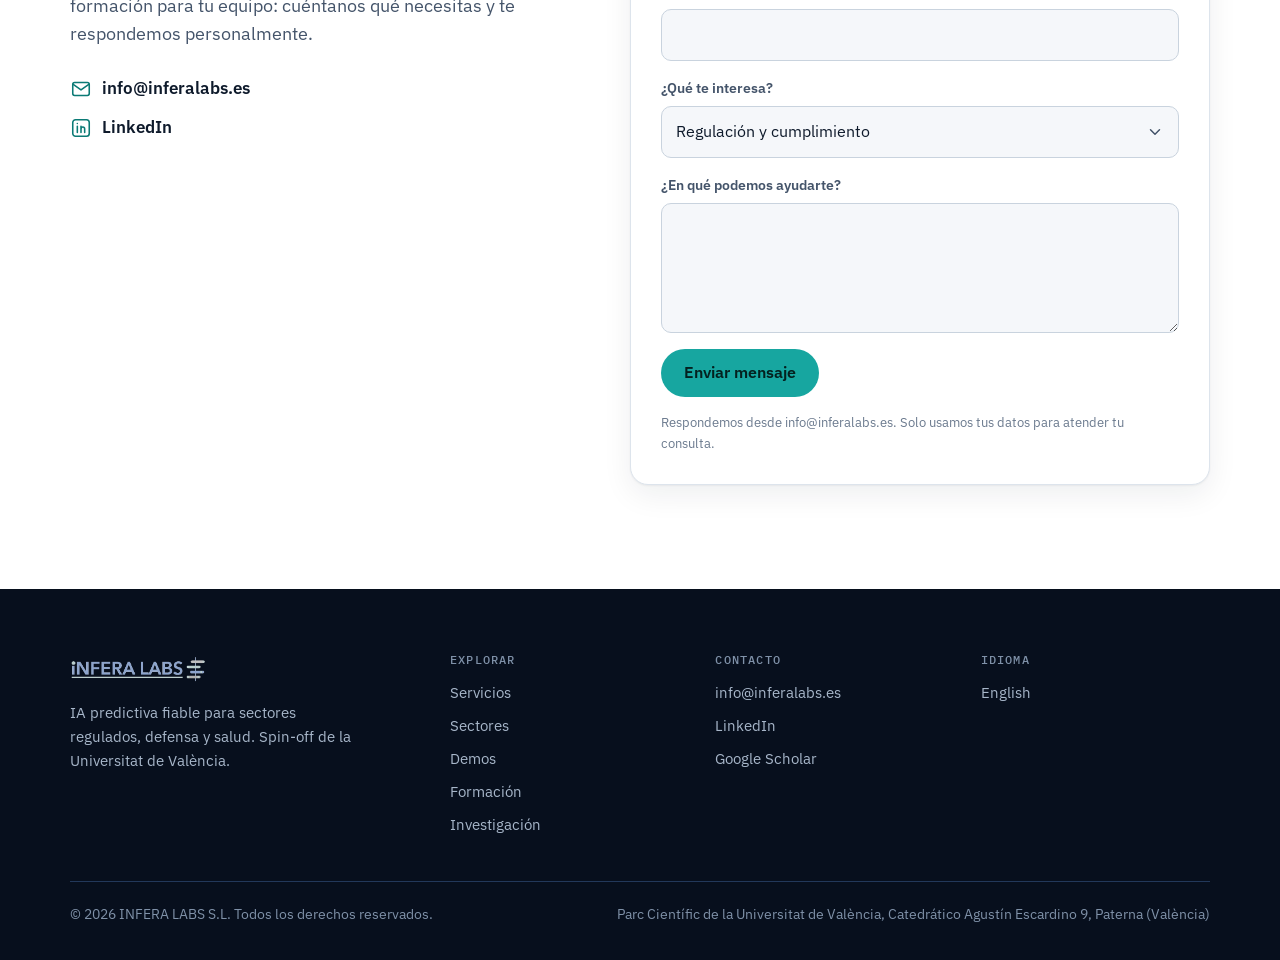
==== commit d3ebf0e5: "Draft redesign: trustworthy predictive AI positioning, Spanish as main language, training catalogue," ====
--- a/index.html
+++ b/index.html
@@ -1,115 +1,76 @@
 <!doctype html>
-<html lang="en">
+<html lang="es">
 <head>
 <meta charset="utf-8">
-<meta name="viewport" content="width=device-width, initial-scale=1">
+<meta name="viewport" content="width=device-width, initial-scale=1, viewport-fit=cover">
 <script>document.documentElement.className+=" js";</script>
-<title>INFERA Labs — Domain-adapted AI for regulated sectors</title>
-<meta name="description" content="INFERA Labs builds tailored LLM systems and specialised AI for regulated sectors, public institutions and critical technical operations — with traceability, monitoring and expert validation.">
+<title>INFERA Labs — IA predictiva fiable para sectores regulados</title>
+<meta name="description" content="INFERA Labs, spin-off de la Universitat de València, desarrolla IA predictiva y generativa para empresas de sectores regulados, defensa y salud: predicciones con su margen de error, respuestas con su fuente y supervisión humana. Formación en IA para equipos.">
 <link rel="canonical" href="https://inferalabs.es/">
-<link rel="alternate" hreflang="en" href="https://inferalabs.es/">
-<link rel="alternate" hreflang="es" href="https://inferalabs.es/es/">
+<link rel="alternate" hreflang="es" href="https://inferalabs.es/">
+<link rel="alternate" hreflang="en" href="https://inferalabs.es/en/">
 <link rel="alternate" hreflang="x-default" href="https://inferalabs.es/">
 <meta property="og:type" content="website">
 <meta property="og:site_name" content="INFERA Labs">
-<meta property="og:locale" content="en_GB">
-<meta property="og:locale:alternate" content="es_ES">
-<meta property="og:title" content="INFERA Labs — Domain-adapted AI for regulated sectors">
-<meta property="og:description" content="INFERA Labs builds tailored LLM systems and specialised AI for regulated sectors, public institutions and critical technical operations — with traceability, monitoring and expert validation.">
+<meta property="og:locale" content="es_ES">
+<meta property="og:locale:alternate" content="en_GB">
+<meta property="og:title" content="INFERA Labs — IA predictiva fiable">
+<meta property="og:description" content="IA predictiva y generativa para sectores regulados, defensa y salud, con su margen de error, su fuente y supervisión humana.">
 <meta property="og:url" content="https://inferalabs.es/">
-<meta property="og:image" content="https://inferalabs.es/assets/img/og-en.png">
-<meta property="og:image:width" content="1200">
-<meta property="og:image:height" content="630">
+<meta property="og:image" content="https://inferalabs.es/assets/img/og-es.png">
 <meta name="twitter:card" content="summary_large_image">
-<meta name="twitter:title" content="INFERA Labs — Domain-adapted AI for regulated sectors">
-<meta name="twitter:description" content="INFERA Labs builds tailored LLM systems and specialised AI for regulated sectors, public institutions and critical technical operations — with traceability, monitoring and expert validation.">
-<meta name="twitter:image" content="https://inferalabs.es/assets/img/og-en.png">
-<meta name="theme-color" content="#F7F8FA" media="(prefers-color-scheme: light)">
-<meta name="theme-color" content="#0C1219" media="(prefers-color-scheme: dark)">
-<link rel="icon" href="/assets/img/icon-192.png" sizes="any" type="image/png">
-<link rel="apple-touch-icon" href="/assets/img/apple-touch-icon.png">
-<link rel="manifest" href="/site.webmanifest">
+<meta name="theme-color" content="#070f1d">
+<link rel="icon" href="assets/img/icon-192.png" sizes="any" type="image/png">
+<link rel="apple-touch-icon" href="assets/img/apple-touch-icon.png">
+<link rel="manifest" href="site.webmanifest">
 <link rel="preconnect" href="https://fonts.googleapis.com">
 <link rel="preconnect" href="https://fonts.gstatic.com" crossorigin>
-<link rel="stylesheet" href="https://fonts.googleapis.com/css2?family=IBM+Plex+Mono:wght@400;500&family=IBM+Plex+Sans:wght@400;500;600&family=Source+Serif+4:opsz,wght@8..60,400;8..60,600&display=swap">
-<link rel="stylesheet" href="/assets/css/site.css">
-<link rel="stylesheet" href="/assets/css/demo.css">
-<script src="/assets/js/demo.js" defer></script>
-<script>window.addEventListener("DOMContentLoaded",function(){InferaDemo.mount("#infera-demo",{verticals:[{"id": "ai-act", "label": {"es": "Reglamento de IA", "en": "AI Act"}, "question": {"es": "¿Está tu empresa lista para el Reglamento de IA?", "en": "Is your company ready for the AI Act?"}, "scenarios": ["rol-proveedor-o-responsable", "practicas-prohibidas", "es-alto-riesgo", "que-aplica-y-cuando", "me-pueden-multar-en-espana", "deberiamos-seguir-usandolo"]}, {"id": "agri", "label": {"es": "Normativa fitosanitaria", "en": "Plant protection rules"}, "question": {"es": "¿Qué normativa me aplica en mi explotación?", "en": "Which rules apply to my holding?"}, "scenarios": ["cotonet-authorised-products", "safety-interval-before-harvest", "buffer-zone-watercourse", "field-logbook-obligations", "organic-conversion-conflict", "resistance-strategy"]}]});});</script>
+<link rel="stylesheet" href="https://fonts.googleapis.com/css2?family=IBM+Plex+Mono:wght@400;500&family=IBM+Plex+Sans:wght@400;500;600&family=Sora:wght@500;600;700&display=swap">
+<link rel="stylesheet" href="assets/css/v2.css">
+<link rel="stylesheet" href="assets/css/demo.css">
+<script src="assets/js/demo.js" defer></script>
+<script src="assets/js/site.js" defer></script>
+<script src="assets/js/v2.js" defer></script>
+<script>window.addEventListener("DOMContentLoaded",function(){InferaDemo.mount("#infera-demo",{base:"assets/demo/",verticals:[{"id":"ai-act","label":{"es":"Reglamento de IA","en":"AI Act"},"question":{"es":"¿Está tu empresa lista para el Reglamento de IA?","en":"Is your company ready for the AI Act?"},"scenarios":["rol-proveedor-o-responsable","practicas-prohibidas","es-alto-riesgo","que-aplica-y-cuando","me-pueden-multar-en-espana","deberiamos-seguir-usandolo"]},{"id":"agri","label":{"es":"Normativa fitosanitaria","en":"Plant protection rules"},"question":{"es":"¿Qué normativa me aplica en mi explotación?","en":"Which rules apply to my holding?"},"scenarios":["cotonet-authorised-products","safety-interval-before-harvest","buffer-zone-watercourse","field-logbook-obligations","organic-conversion-conflict","resistance-strategy"]}]});});</script>
 <script type="application/ld+json">
 {
   "@context": "https://schema.org",
   "@type": "Organization",
   "name": "INFERA Labs",
+  "legalName": "INFERA LABS S.L.",
   "url": "https://inferalabs.es",
   "logo": "https://inferalabs.es/assets/img/logo.png",
-  "description": "INFERA Labs builds tailored LLM systems and specialised AI for regulated sectors, public institutions and critical technical operations — with traceability, monitoring and expert validation.",
   "email": "info@inferalabs.es",
-  "legalName": "INFERA LABS S.L.",
   "foundingDate": "2026-04-16",
-  "sameAs": [
-    "https://www.linkedin.com/company/infera-labs-s-l/"
-  ],
-  "address": {
-    "@type": "PostalAddress",
-    "addressCountry": "ES",
-    "addressLocality": "Paterna",
-    "addressRegion": "València",
-    "streetAddress": "Parc Científic de la Universitat de València, Catedrático Agustín Escardino 9"
-  },
-  "parentOrganization": [
-    {
-      "@type": "CollegeOrUniversity",
-      "name": "Universitat de València",
-      "url": "https://www.uv.es"
-    },
-    {
-      "@type": "ResearchOrganization",
-      "name": "Consejo Superior de Investigaciones Científicas (CSIC)",
-      "url": "https://www.csic.es"
-    }
-  ],
-  "founder": [
-    {
-      "@type": "Person",
-      "name": "Jaime Alcalá",
-      "jobTitle": "CEO & Co-Founder"
-    },
-    {
-      "@type": "Person",
-      "name": "Verónica Sanz",
-      "jobTitle": "Chief Scientific Advisor & Co-Founder"
-    }
-  ]
+  "description": "IA predictiva y generativa para empresas de sectores regulados, defensa y salud, y formación en IA para equipos.",
+  "sameAs": ["https://www.linkedin.com/company/infera-labs-s-l/"],
+  "address": {"@type": "PostalAddress", "addressCountry": "ES", "addressLocality": "Paterna", "addressRegion": "València", "streetAddress": "Parc Científic de la Universitat de València, Catedrático Agustín Escardino 9"},
+  "parentOrganization": {"@type": "CollegeOrUniversity", "name": "Universitat de València", "url": "https://www.uv.es"},
+  "founder": [{"@type": "Person", "name": "Jaime Alcalá", "jobTitle": "CEO y cofundador"}, {"@type": "Person", "name": "Verónica Sanz", "jobTitle": "Chief Scientific Advisor y cofundadora"}]
 }
 </script>
 </head>
 <body>
-<a class="skip" href="#main">Skip to content</a>
+<a class="skip" href="#main">Ir al contenido</a>
 
 <header class="site-header">
   <div class="wrap header-inner">
-    <a class="brand" href="/" aria-label="INFERA Labs">
-      <img class="logo-light" src="/assets/img/logo.png" alt="INFERA Labs" width="982" height="231" fetchpriority="high">
-      <img class="logo-dark" src="/assets/img/logo-dark.png" alt="INFERA Labs" width="982" height="231">
+    <a class="brand" href="index.html" aria-label="INFERA Labs, inicio">
+      <img src="assets/img/logo-dark.png" alt="INFERA Labs" width="982" height="231">
     </a>
-    <nav class="site-nav" id="primary-nav" aria-label="Primary">
-        <a href="#capabilities">Capabilities</a>
-        <a href="#sectors">Sectors</a>
-        <a href="#approach">Technology</a>
-        <a href="#governance">Governance</a>
-        <a href="#demo">Demos</a>
-        <a href="#research">Research</a>
-        <a href="#founders">Founders</a>
-        <a href="#training">Training</a>
-        <a href="#contact">Contact</a>
+    <nav class="site-nav" id="primary-nav" aria-label="Principal">
+      <a href="#servicios">Servicios</a>
+      <a href="#sectores">Sectores</a>
+      <a href="#demos">Demos</a>
+      <a href="#formacion">Formación</a>
+      <a href="#equipo">Equipo</a>
+      <a href="#contact">Contacto</a>
     </nav>
-    <div class="header-tools">
-      <a class="lang" href="/es/" lang="es" hreflang="es" aria-label="Ver en español">
-        <span>ES</span>
-      </a>
-      <button class="nav-toggle" type="button" aria-expanded="false" aria-controls="primary-nav" aria-label="Menu">
-        <svg viewBox="0 0 24 24" fill="none" stroke="currentColor" stroke-width="1.6" stroke-linecap="round" stroke-linejoin="round" aria-hidden="true" class="ico-open"><path d="M4 7h16M4 12h16M4 17h16"/></svg><svg viewBox="0 0 24 24" fill="none" stroke="currentColor" stroke-width="1.6" stroke-linecap="round" stroke-linejoin="round" aria-hidden="true" class="ico-close"><path d="m6 6 12 12M18 6 6 18"/></svg>
+    <div class="header-actions">
+      <a class="lang" href="en/index.html" lang="en" hreflang="en" aria-label="Read in English">EN</a>
+      <a class="btn btn-primary header-cta" href="#contact">Hablemos</a>
+      <button class="nav-toggle" type="button" aria-expanded="false" aria-controls="primary-nav" aria-label="Abrir menú">
+        <svg viewBox="0 0 24 24" fill="none" stroke="currentColor" stroke-width="1.8" stroke-linecap="round" aria-hidden="true"><path d="M4 7h16M4 12h16M4 17h16"/></svg>
       </button>
     </div>
   </div>
@@ -120,429 +81,362 @@
   <section class="hero">
     <div class="wrap hero-grid">
       <div>
-        <p class="eyebrow">A Universitat de València spin-off</p>
-        <h1>Your technology partner for building and deploying AI</h1>
-        <p class="lead">We design, validate and deploy AI systems for regulated sectors, public institutions and organisations running complex technical operations — with the traceability and oversight those settings require.</p>
-        <p class="hero-support">Backed by the Universitat de València and the CSIC, and grounded in published research.</p>
-        <div class="hero-actions">
-          <a class="btn btn-primary" href="#how-we-start">Request a feasibility assessment</a>
-          <a class="btn btn-secondary" href="#capabilities">Where we work</a>
-        </div>
-      </div>
-      <aside class="panel reveal" data-delay="120">
-        <h2>Design principles</h2>
-        <ul>
-          <li><svg viewBox="0 0 24 24" fill="none" stroke="currentColor" stroke-width="1.6" stroke-linecap="round" stroke-linejoin="round" aria-hidden="true"><path d="m5 12.5 4.2 4.2L19 7"/></svg><span>Curated domain knowledge</span></li>
-          <li><svg viewBox="0 0 24 24" fill="none" stroke="currentColor" stroke-width="1.6" stroke-linecap="round" stroke-linejoin="round" aria-hidden="true"><path d="m5 12.5 4.2 4.2L19 7"/></svg><span>Expert-guided iteration</span></li>
-          <li><svg viewBox="0 0 24 24" fill="none" stroke="currentColor" stroke-width="1.6" stroke-linecap="round" stroke-linejoin="round" aria-hidden="true"><path d="m5 12.5 4.2 4.2L19 7"/></svg><span>Deployment with continuous monitoring</span></li>
+        <span class="eyebrow">Spin-off de la Universitat de València</span>
+        <h1>IA predictiva en la que <em>se puede confiar.</em></h1>
+        <p class="lead">Desarrollamos sistemas de IA para empresas de sectores regulados, defensa y salud: predicciones con su margen de error, respuestas que citan su fuente y supervisión humana en cada paso.</p>
+        <div class="hero-ctas">
+          <a class="btn btn-primary" href="#como-trabajamos">Solicitar una evaluación de viabilidad
+            <svg viewBox="0 0 24 24" fill="none" stroke="currentColor" stroke-width="2" stroke-linecap="round" stroke-linejoin="round" aria-hidden="true"><path d="M5 12h14M13 6l6 6-6 6"/></svg></a>
+          <a class="btn btn-ghost" href="#demos">Ver las demos</a>
+        </div>
+        <ul class="hero-proof">
+          <li><svg viewBox="0 0 24 24" fill="none" stroke="currentColor" stroke-width="2" stroke-linecap="round" stroke-linejoin="round" aria-hidden="true"><path d="M20 6 9 17l-5-5"/></svg>Metodología con origen en la UV y el CSIC</li>
+          <li><svg viewBox="0 0 24 24" fill="none" stroke="currentColor" stroke-width="2" stroke-linecap="round" stroke-linejoin="round" aria-hidden="true"><path d="M20 6 9 17l-5-5"/></svg>Investigación revisada por pares</li>
+          <li><svg viewBox="0 0 24 24" fill="none" stroke="currentColor" stroke-width="2" stroke-linecap="round" stroke-linejoin="round" aria-hidden="true"><path d="M20 6 9 17l-5-5"/></svg>Enfoque alineado con el Reglamento Europeo de IA</li>
         </ul>
-        <p class="panel-note">Our systems are designed to integrate into real operational workflows, with monitoring, oversight, and continuous evolution.</p>
-      </aside>
-    </div>
-  </section>
-
-  <section class="credband">
-    <div class="wrap">
-      <p class="cred-label">Backed by</p>
-      <div class="cred-grid">
-        <div class="cred reveal" data-delay="0"><h3>Spin-off of the Universitat de València</h3><p>Approved as the university’s first AI spin-off, April 2026.</p></div>
-        <div class="cred reveal" data-delay="70"><h3>Methodology co-owned with the CSIC</h3><p>Developed at IFIC, the Institute for Corpuscular Physics (UV–CSIC), and protected by IP rights.</p></div>
-        <div class="cred reveal" data-delay="140"><h3>Based at the Parc Científic</h3><p>Universitat de València science park, Paterna.</p></div>
-      </div>
-    </div>
-  </section>
-
-  <section class="section section-alt" id="what-we-do">
-    <div class="wrap split">
-      <h2 class="reveal">What We Do</h2>
-      <p class="lead reveal" data-delay="80">INFERA Labs builds tailored LLM systems and specialized AI workflows for regulated sectors, public institutions, and organisations operating complex technical systems. Our portfolio combines AI governance, anomaly detection, predictive modelling, multimodal analysis, expert validation, and practical training in the effective use of AI assistants and AI agents in deployment-ready environments.</p>
-    </div>
-  </section>
-
-  <section class="section" id="capabilities">
-    <div class="wrap">
-      <div class="section-head reveal">
-        <h2>Key Capabilities</h2>
-        <p>Seven areas where we take technically demanding problems into reliable, deployable systems.</p>
-      </div>
-      <div class="grid-3">
-        <article class="card reveal" data-delay="0">
-          <div class="card-icon"><svg viewBox="0 0 24 24" fill="none" stroke="currentColor" stroke-width="1.6" stroke-linecap="round" stroke-linejoin="round" aria-hidden="true"><path d="M12 3a4 4 0 0 0-4 4 3 3 0 0 0-1 5.83V15a4 4 0 0 0 4 4h1V3Z"/><path d="M13 3a4 4 0 0 1 4 4 3 3 0 0 1 1 5.83V15a4 4 0 0 1-4 4h-1"/></svg></div>
-          <h3>Domain-adapted LLM systems</h3>
-          <p>We design domain-adapted LLM systems for regulated sectors and high-complexity environments, with curated knowledge, expert validation, and a focus on traceability.</p>
-        </article>
-        <article class="card reveal" data-delay="60">
-          <div class="card-icon"><svg viewBox="0 0 24 24" fill="none" stroke="currentColor" stroke-width="1.6" stroke-linecap="round" stroke-linejoin="round" aria-hidden="true"><path d="M12 3 5 6v5c0 4.2 2.9 8.1 7 9 4.1-.9 7-4.8 7-9V6l-7-3Z"/><path d="m9.2 11.8 2 2 3.6-3.6"/></svg></div>
-          <h3>Governance and reliability for AI systems</h3>
-          <p>We help structure AI systems that are monitorable and auditable, ready for governance frameworks, risk documentation, and evolving regulation.</p>
-        </article>
-        <article class="card reveal" data-delay="120">
-          <div class="card-icon"><svg viewBox="0 0 24 24" fill="none" stroke="currentColor" stroke-width="1.6" stroke-linecap="round" stroke-linejoin="round" aria-hidden="true"><path d="M3 12h3.5l2-6 3.5 12 2.5-8 1.8 2H21"/></svg></div>
-          <h3>Anomaly and rare-event detection</h3>
-          <p>We develop methods to detect rare events, operational deviations, and anomalous behaviour in multivariate, temporal, or sensor data.</p>
-        </article>
-        <article class="card reveal" data-delay="180">
-          <div class="card-icon"><svg viewBox="0 0 24 24" fill="none" stroke="currentColor" stroke-width="1.6" stroke-linecap="round" stroke-linejoin="round" aria-hidden="true"><path d="M3 3v18h18"/><path d="m7 14 3.5-3.5 3 3L20 7"/><path d="M20 11V7h-4"/></svg></div>
-          <h3>Predictive intelligence for complex environments</h3>
-          <p>We apply predictive models, simulation, and uncertainty-aware analysis to networks, infrastructures, and complex dynamic systems.</p>
-        </article>
-        <article class="card reveal" data-delay="240">
-          <div class="card-icon"><svg viewBox="0 0 24 24" fill="none" stroke="currentColor" stroke-width="1.6" stroke-linecap="round" stroke-linejoin="round" aria-hidden="true"><circle cx="9" cy="8" r="3.2"/><path d="M3.5 20a5.6 5.6 0 0 1 11 0"/><path d="m15.5 12.5 1.8 1.8 3.4-3.4"/></svg></div>
-          <h3>Expert validation in the deployment loop</h3>
-          <p>We integrate experts into the design, tuning, and validation loop to ensure operational relevance and reliability in real deployments.</p>
-        </article>
-        <article class="card reveal" data-delay="300">
-          <div class="card-icon"><svg viewBox="0 0 24 24" fill="none" stroke="currentColor" stroke-width="1.6" stroke-linecap="round" stroke-linejoin="round" aria-hidden="true"><rect x="3" y="3" width="7" height="7" rx="1.5"/><rect x="14" y="3" width="7" height="7" rx="1.5"/><rect x="3" y="14" width="7" height="7" rx="1.5"/><path d="M14 17.5h7M17.5 14v7"/></svg></div>
-          <h3>Multimodal AI for technical settings</h3>
-          <p>We build solutions for scientific data, signals, sensors, and multimodal integration in technically demanding settings.</p>
-        </article>
-        <article class="card card-wide reveal">
-          <div class="card-body">
-            <div>
-              <div class="card-icon"><svg viewBox="0 0 24 24" fill="none" stroke="currentColor" stroke-width="1.6" stroke-linecap="round" stroke-linejoin="round" aria-hidden="true"><path d="m12 4 9 4.5-9 4.5-9-4.5L12 4Z"/><path d="M7 11v4.5c0 1.4 2.2 2.5 5 2.5s5-1.1 5-2.5V11"/><path d="M21 8.5V14"/></svg></div>
-              <h3>AI agent training</h3>
-              <p>Practical training in the effective use of AI assistants and AI agents for organisations at any level of AI maturity. We offer hands-on formats ranging from introductory sessions to advanced workshops tailored to technical, administrative, research or management teams.</p>
+      </div>
+
+      <figure class="panel" aria-label="Ejemplo ilustrativo de una previsión con su banda de incertidumbre y un aviso anticipado">
+        <div class="panel-head">
+          <span class="panel-title">Previsión con incertidumbre · ejemplo</span>
+          <span class="live">en directo</span>
+        </div>
+        <canvas id="forecast" data-l-obs="observado" data-l-fc="previsión" data-l-now="ahora" data-l-thr="umbral de alerta" data-l-ok="normal" data-l-alert="aviso anticipado"></canvas>
+        <div class="legend-line">
+          <span><i style="background:#e8eef6"></i>datos observados</span>
+          <span><i style="background:#3cc4bd"></i>previsión e intervalo de confianza</span>
+          <span><i style="background:#f2b33d"></i>umbral</span>
+        </div>
+        <dl class="panel-foot">
+          <div><dt>Estado</dt><dd id="fc-state">normal</dd></div>
+          <div><dt>Prob. de superar</dt><dd id="fc-prob">0 %</dd></div>
+          <div><dt>Antelación</dt><dd id="fc-lead">—</dd></div>
+        </dl>
+      </figure>
+    </div>
+  </section>
+
+  <section class="activity" aria-label="Actividad reciente">
+    <div class="wrap">
+      <ol>
+        <li><time datetime="2026-11">Nov 2026</time><span>Presentamos Aforia, nuestra simulación de multitudes para eventos y evacuaciones.</span></li>
+        <li><time datetime="2026">2026</time><span>Nuevo catálogo de formación en IA: 10 programas para empresas e instituciones.</span></li>
+        <li><time datetime="2026-04">Abr 2026</time><span>Aprobada como la primera spin-off de IA de la Universitat de València.</span></li>
+      </ol>
+    </div>
+  </section>
+
+  <section class="section">
+    <div class="wrap backing">
+      <figure class="reveal">
+        <img src="assets/img/parc-cientific.webp" width="576" height="347" alt="Edificio del Parc Científic de la Universitat de València, en Paterna" loading="lazy">
+        <figcaption>Nuestra sede: Parc Científic de la Universitat de València, Paterna.</figcaption>
+      </figure>
+      <div class="reveal" data-delay="80">
+        <span class="eyebrow">Quiénes somos</span>
+        <h2 style="font-size:clamp(30px,3.6vw,42px);margin-top:14px">Ciencia de primer nivel, convertida en sistemas que se pueden desplegar.</h2>
+        <p style="margin-top:16px;color:var(--ink-2);font-size:18px">Nacemos en la Universitat de València para llevar a la empresa métodos de IA que ya han pasado la prueba de la investigación: modelos que saben cuánto pueden equivocarse y que explican de dónde sale cada respuesta.</p>
+        <div class="facts">
+          <div class="fact"><b>Spin-off de la UV</b><span>La primera spin-off de IA de la universidad, aprobada en abril de 2026.</span></div>
+          <div class="fact"><b>Metodología UV–CSIC</b><span>Licencia de explotación de una metodología para adaptar modelos de lenguaje a cada sector.</span></div>
+          <div class="fact"><b>Investigación publicada</b><span>Artículos revisados por pares en IA, sistemas complejos y física.</span></div>
+          <div class="fact"><b>Parc Científic</b><span>Sede en el parque científico de la universidad, en Paterna (València).</span></div>
+        </div>
+      </div>
+    </div>
+  </section>
+
+  <section class="section" id="servicios" style="padding-top:0">
+    <div class="wrap">
+      <div class="section-head reveal">
+        <span class="eyebrow">Servicios</span>
+        <h2>De la idea al sistema en producción.</h2>
+        <p>Diseñamos sistemas adaptados al dominio, a los datos y a las condiciones operativas de cada cliente, y comprobamos que sean viables, útiles y gobernables antes de escalar.</p>
+      </div>
+
+      <div class="svc-group">
+        <p class="svc-label">Desarrollo de IA</p>
+        <div class="svc-grid">
+          <article class="card reveal">
+            <div class="icon"><svg viewBox="0 0 24 24" fill="none" stroke="currentColor" stroke-width="1.7" stroke-linecap="round" stroke-linejoin="round" aria-hidden="true"><path d="M4 5h16v11H8l-4 4z"/><path d="M8 9h8M8 12h5"/></svg></div>
+            <span class="num">01</span>
+            <h3>LLMs, asistentes y agentes</h3>
+            <p>IA generativa construida sobre vuestro conocimiento, documentación y procesos.</p>
+            <ul><li>Asistentes sobre documentación interna</li><li>Recuperación con cita de fuentes (RAG)</li><li>Adaptación a la terminología del sector</li><li>Agentes conectados a herramientas y datos</li></ul>
+          </article>
+          <article class="card reveal" data-delay="60">
+            <div class="icon"><svg viewBox="0 0 24 24" fill="none" stroke="currentColor" stroke-width="1.7" stroke-linecap="round" stroke-linejoin="round" aria-hidden="true"><path d="M3 17l5-5 4 3 7-8"/><path d="M14 7h5v5"/></svg></div>
+            <span class="num">02</span>
+            <h3>ML e inteligencia predictiva</h3>
+            <p>Modelos que anticipan el comportamiento de un sistema y dicen cuánto fiarse de ellos.</p>
+            <ul><li>Previsión y series temporales</li><li>Clasificación y regresión</li><li>Modelado de sistemas dinámicos</li><li>Cuantificación de la incertidumbre</li></ul>
+          </article>
+          <article class="card reveal" data-delay="120">
+            <div class="icon"><svg viewBox="0 0 24 24" fill="none" stroke="currentColor" stroke-width="1.7" stroke-linecap="round" stroke-linejoin="round" aria-hidden="true"><path d="M3 12h4l2-5 4 10 2-5h6"/></svg></div>
+            <span class="num">03</span>
+            <h3>Anomalías y sistemas de alerta</h3>
+            <p>Detección de eventos raros, desviaciones operativas y señales tempranas.</p>
+            <ul><li>Datos multivariantes y temporales</li><li>Sensores, redes e instrumentación</li><li>Priorización de alertas</li><li>Modelos para eventos poco frecuentes</li></ul>
+          </article>
+          <article class="card reveal" data-delay="180">
+            <div class="icon"><svg viewBox="0 0 24 24" fill="none" stroke="currentColor" stroke-width="1.7" stroke-linecap="round" stroke-linejoin="round" aria-hidden="true"><rect x="3" y="4" width="8" height="7" rx="1.5"/><rect x="13" y="4" width="8" height="7" rx="1.5"/><rect x="3" y="13" width="8" height="7" rx="1.5"/><path d="M13 16.5h8M17 13v7"/></svg></div>
+            <span class="num">04</span>
+            <h3>IA multimodal</h3>
+            <p>Texto, imagen, señal, sensores y datos científicos combinados cuando una sola fuente no basta.</p>
+            <ul><li>Documentación técnica</li><li>Imagen y datos visuales</li><li>Señales y sensores</li><li>Datos científicos e instrumentales</li></ul>
+          </article>
+        </div>
+      </div>
+
+      <div class="svc-group">
+        <p class="svc-label">Adoptar, validar y desplegar</p>
+        <div class="svc-grid two">
+          <article class="card card-wide reveal">
+            <div class="icon"><svg viewBox="0 0 24 24" fill="none" stroke="currentColor" stroke-width="1.7" stroke-linecap="round" stroke-linejoin="round" aria-hidden="true"><circle cx="11" cy="11" r="6"/><path d="m20 20-4.5-4.5"/></svg></div>
+            <span class="num">05</span>
+            <h3>Diagnóstico, estrategia y viabilidad</h3>
+            <p>Un servicio de alcance cerrado para decidir qué merece la pena construir: casos de uso priorizados, evaluación de datos y riesgos, y una hoja de ruta o la definición de un piloto.</p>
+          </article>
+          <article class="card card-wide reveal" data-delay="60">
+            <div class="icon"><svg viewBox="0 0 24 24" fill="none" stroke="currentColor" stroke-width="1.7" stroke-linecap="round" stroke-linejoin="round" aria-hidden="true"><path d="M12 3l8 3v6c0 4.5-3.4 8-8 9-4.6-1-8-4.5-8-9V6z"/><path d="m9 12 2 2 4-4"/></svg></div>
+            <span class="num">06</span>
+            <h3>Gobernanza, validación y fiabilidad</h3>
+            <p>Evaluación y benchmarks, trazabilidad y documentación de riesgos, supervisión humana, detección de deriva y apoyo a marcos como ISO/IEC 42001 y el Reglamento Europeo de IA.</p>
+          </article>
+        </div>
+      </div>
+    </div>
+  </section>
+
+  <section class="section dark" id="sectores">
+    <div class="wrap">
+      <div class="section-head reveal">
+        <span class="eyebrow">Sectores</span>
+        <h2>Donde un error cuesta caro.</h2>
+        <p>Trabajamos con organizaciones que no pueden permitirse una IA que se equivoque sin avisar ni una respuesta que no se pueda justificar.</p>
+      </div>
+      <div class="sectors">
+        <article class="sector reveal">
+          <span class="tagline">Banca, seguros, farma, agroalimentación, energía</span>
+          <h3>Regulación y cumplimiento</h3>
+          <p>Asistentes que leen la normativa y la convierten en obligaciones y plazos, cada uno enlazado al artículo del que sale. Preparación para el Reglamento Europeo de IA.</p>
+          <p class="proof"><svg viewBox="0 0 24 24" fill="none" stroke="currentColor" stroke-width="2" stroke-linecap="round" stroke-linejoin="round" aria-hidden="true"><path d="M20 6 9 17l-5-5"/></svg>Demo sobre el Reglamento (UE) 2024/1689 y el registro fitosanitario, más abajo.</p>
+          <a class="more" href="?sector=regulated-compliance#contact">Hablemos de tu caso →</a>
+        </article>
+        <article class="sector reveal" data-delay="60">
+          <span class="tagline">Industria de defensa y seguridad</span>
+          <h3>Defensa y seguridad</h3>
+          <p>Detección de anomalías en sensores y comunicaciones, fusión de datos de varias fuentes y modelos que declaran su incertidumbre, siempre con una persona al mando de la decisión.</p>
+          <p class="proof"><svg viewBox="0 0 24 24" fill="none" stroke="currentColor" stroke-width="2" stroke-linecap="round" stroke-linejoin="round" aria-hidden="true"><path d="M20 6 9 17l-5-5"/></svg>Métodos publicados de detección de anomalías y eventos raros.</p>
+          <a class="more" href="?sector=defence-security#contact">Hablemos de tu caso →</a>
+        </article>
+        <article class="sector reveal">
+          <span class="tagline">Hospitales, tecnología médica, instrumentación</span>
+          <h3>Salud y tecnología médica</h3>
+          <p>Aprendizaje automático sobre imagen médica, instrumentación y sensores: selección de eventos, reconstrucción, calidad de imagen y apoyo al diagnóstico explicable.</p>
+          <p class="proof"><svg viewBox="0 0 24 24" fill="none" stroke="currentColor" stroke-width="2" stroke-linecap="round" stroke-linejoin="round" aria-hidden="true"><path d="M20 6 9 17l-5-5"/></svg>Proyectos en curso. Publicaciones en imagen con cámara Compton (2025) y radiografía de tórax (2020).</p>
+          <a class="more" href="?sector=health-medtech#contact">Hablemos de tu caso →</a>
+        </article>
+        <article class="sector reveal" data-delay="60">
+          <span class="tagline">Energía, transporte, eventos, protección civil</span>
+          <h3>Infraestructuras críticas y emergencias</h3>
+          <p>Previsiones con su margen de error, alertas tempranas y simulación de multitudes para planificar eventos y evacuaciones antes de que ocurran.</p>
+          <p class="proof"><svg viewBox="0 0 24 24" fill="none" stroke="currentColor" stroke-width="2" stroke-linecap="round" stroke-linejoin="round" aria-hidden="true"><path d="M20 6 9 17l-5-5"/></svg>Aforia, alertas de tráfico validadas con datos de València y previsión de tormentas geomagnéticas (Space Weather, 2023).</p>
+          <a class="more" href="?sector=critical-infrastructure#contact">Hablemos de tu caso →</a>
+        </article>
+      </div>
+    </div>
+  </section>
+
+  <section class="section dark" id="demos" style="padding-top:24px;background:var(--navy-950)">
+    <div class="wrap">
+      <div class="section-head reveal">
+        <span class="eyebrow">Demos</span>
+        <h2>Pruébalo antes de hablar con nosotros.</h2>
+        <p>Dos demostraciones con normativa real y con la geometría real de València. No son productos terminados: muestran cómo trabajamos.</p>
+      </div>
+      <div class="tabs" role="tablist" aria-label="Demostraciones">
+        <button role="tab" id="tab-traza" aria-selected="true" aria-controls="panel-traza">IA trazable · normativa</button>
+        <button role="tab" id="tab-aforia" aria-selected="false" aria-controls="panel-aforia" tabindex="-1">Aforia · multitudes</button>
+      </div>
+
+      <div class="tab-panel" id="panel-traza" role="tabpanel" aria-labelledby="tab-traza">
+        <div class="demo-shell">
+          <p class="demo-intro">Cada afirmación enlaza con el artículo o el registro oficial del que sale, y con la fecha de esos datos. Marca si una obligación ya rige, si regirá en una fecha cierta o si todavía es un proyecto de ley. Y cuando la pregunta necesita criterio humano, se detiene. <em>Es una demostración, no un servicio de asesoramiento.</em></p>
+          <div id="infera-demo" data-theme="light"></div>
+          <p class="demo-note">Respuestas calculadas de antemano sobre el Reglamento (UE) 2024/1689 consolidado a 27 de julio de 2026, el BOE y el registro oficial del MAPA. Ninguna ha sido validada todavía por un experto, y así se indica en la propia demostración.</p>
+        </div>
+      </div>
+
+      <div class="tab-panel" id="panel-aforia" role="tabpanel" aria-labelledby="tab-aforia" hidden>
+        <div class="aforia">
+          <figure><img src="assets/img/aforia-recinto.webp" width="1320" height="825" alt="Simulación de 10.000 personas en un recinto de conciertos: los puntos rojos junto al escenario marcan densidades por encima de 4 personas por metro cuadrado" loading="lazy"></figure>
+          <div>
+            <h3><small>Aforia · de INFERA Labs</small>Anticipa dónde se atasca la multitud.</h3>
+            <p>Aforia simula a cada persona sobre el plano real de un espacio y muestra dónde se formarán aglomeraciones peligrosas, cuánto tardará en vaciarse y qué medidas funcionan: cortes de calle, avisos al público, fosos delanteros o salidas más anchas.</p>
+            <div class="kpis">
+              <div class="kpi"><b>3,5 min</b><span>menos para vaciar la plaza con un aviso previo</span></div>
+              <div class="kpi"><b>7,6 min</b><span>de evacuación con salidas ampliadas (antes, 20,7)</span></div>
+              <div class="kpi"><b>25.000</b><span>personas simuladas en la plaza del Ayuntamiento</span></div>
             </div>
-            <a class="btn btn-secondary" href="#training">Discuss a training format</a>
+            <div class="btns">
+              <a class="btn btn-primary" href="aforia/index.html">Mascletà en la plaza del Ayuntamiento</a>
+              <a class="btn btn-ghost" href="aforia/recinto.html">Recinto de conciertos</a>
+            </div>
+            <p class="sim-note">Cifras obtenidas en simulación, con un modelo aún sin calibrar con datos de eventos reales.</p>
           </div>
-        </article>
-      </div>
-    </div>
-  </section>
-
-  <section class="section section-alt" id="sectors">
-    <div class="wrap">
-      <div class="section-head reveal">
-        <h2>Where we work</h2>
-        <p>Four areas where we have already built and published working systems. Each one links to the research behind it.</p>
-      </div>
-      <div class="sectors">
-        <article class="sector reveal" data-delay="0">
-          <span class="sector-n">01</span>
-          <div>
-            <h3>Public administration &amp; smart city</h3>
-            <p class="sector-what">Real-time environmental and traffic alerting built on the sensor networks a city already has — forecasting, thresholds, and alerts operators can act on.</p>
-            <p class="sector-proof">Deployed in Valencia · Neural Computing and Applications, 2025</p>
-            <a class="sector-cta" href="?sector=public-administration#contact">Discuss a municipal pilot <span aria-hidden="true">&rarr;</span></a>
+        </div>
+      </div>
+    </div>
+  </section>
+
+  <section class="section" id="como-trabajamos">
+    <div class="wrap">
+      <div class="section-head reveal">
+        <span class="eyebrow">Cómo trabajamos</span>
+        <h2>Validar primero, escalar después.</h2>
+        <p>Cada paso se acuerda solo cuando el anterior ha dado resultados.</p>
+      </div>
+      <div class="how">
+        <div class="offer reveal">
+          <span class="eyebrow">Por dónde empezar</span>
+          <h3>Evaluación de viabilidad</h3>
+          <p>Un encargo de alcance cerrado que responde a una pregunta: ¿se puede resolver este problema con IA, con tus datos y a un nivel que puedas desplegar de verdad? Recibes por escrito qué es viable, qué haría falta, qué puede salir mal y si merece la pena construirlo.</p>
+          <p class="promise">Alcance y precio acordados antes de empezar. Si la respuesta es que no, también te la damos por escrito.</p>
+          <a class="btn btn-primary" href="#contact" style="justify-self:start">Solicitar una evaluación</a>
+        </div>
+        <ol class="steps reveal" data-delay="80">
+          <li><div><b>Entender</b><span>El reto, los procesos, los datos y las restricciones.</span></div></li>
+          <li><div><b>Priorizar</b><span>Los casos de uso con más valor y viabilidad.</span></div></li>
+          <li><div><b>Desarrollar</b><span>Construir y adaptar al contexto real de trabajo.</span></div></li>
+          <li><div><b>Validar</b><span>Con usuarios, datos, métricas y criterios acordados.</span></div></li>
+          <li><div><b>Escalar</b><span>Integrar, formar, monitorizar y evolucionar.</span></div></li>
+        </ol>
+      </div>
+    </div>
+  </section>
+
+  <section class="section dark" id="formacion">
+    <div class="wrap">
+      <div class="training-top">
+        <div class="section-head reveal">
+          <span class="eyebrow">Formación</span>
+          <h2>Formación en IA para equipos.</h2>
+          <p>Programas prácticos para organizaciones públicas, privadas y científicas, adaptados al nivel y a los procesos reales de cada equipo. Combinamos comprensión conceptual, práctica guiada y aplicación a casos reales, con atención a la supervisión humana, la verificación y la protección de información sensible.</p>
+        </div>
+        <div class="formats reveal" data-delay="80">
+          <div class="chips">
+            <span class="chip">Conferencia ejecutiva</span><span class="chip">Taller introductorio</span><span class="chip">Curso aplicado</span>
+            <span class="chip">Programa intensivo</span><span class="chip">Formación de formadores</span><span class="chip">Programa a medida</span>
           </div>
-        </article>
-        <article class="sector reveal" data-delay="70">
-          <span class="sector-n">02</span>
-          <div>
-            <h3>Critical infrastructure &amp; early warning</h3>
-            <p class="sector-what">Forecasting systems that quantify their own uncertainty, so operators know not only what is predicted but how far to trust it.</p>
-            <p class="sector-proof">Space Weather, 2023 · geomagnetic storm forecasting</p>
-            <a class="sector-cta" href="?sector=critical-infrastructure#contact">Discuss an early-warning system <span aria-hidden="true">&rarr;</span></a>
-          </div>
-        </article>
-        <article class="sector reveal" data-delay="140">
-          <span class="sector-n">03</span>
-          <div>
-            <h3>Health &amp; medical technology</h3>
-            <p class="sector-what">Machine learning on instrument and sensor data — event selection, reconstruction and image quality in physically demanding measurement settings.</p>
-            <p class="sector-proof">Radiation Physics and Chemistry, 2025 · Compton camera imaging</p>
-            <a class="sector-cta" href="?sector=health-medtech#contact">Discuss a clinical or instrument project <span aria-hidden="true">&rarr;</span></a>
-          </div>
-        </article>
-        <article class="sector reveal" data-delay="210">
-          <span class="sector-n">04</span>
-          <div>
-            <h3>Regulated industries &amp; compliance</h3>
-            <p class="sector-what">Language models that read legislation, standards and technical guidance and turn them into obligations, steps and deadlines — each traceable to its source.</p>
-            <p class="sector-proof">Methodology co-owned with the CSIC · ML on Spanish parliamentary corpora, 2026</p>
-            <a class="sector-cta" href="?sector=regulated-compliance#contact">Discuss a compliance workflow <span aria-hidden="true">&rarr;</span></a>
-          </div>
-        </article>
-      </div>
-    </div>
-  </section>
-
-  <section class="section" id="how-we-start">
-    <div class="wrap">
-      <div class="offer reveal">
-        <div class="offer-main">
-          <p class="offer-label">How we start</p>
-          <h2>Feasibility assessment</h2>
-          <p class="lead">A fixed-scope engagement that answers one question: is this problem solvable with AI, on your data, to a standard you could actually deploy? You get a written assessment — what is feasible, what it would take, what could go wrong, and whether it is worth building at all.</p>
-          <p class="offer-note">Scope and price agreed before we start. If the answer is no, you get that in writing too.</p>
-          <a class="btn btn-primary" href="#contact">Request an assessment</a>
-        </div>
-        <ol class="steps">
-          <li class="step reveal" data-delay="0"><span class="step-n">1</span><span class="step-t">Understand</span><span class="step-d">Feasibility, data, constraints</span></li>
-          <li class="step reveal" data-delay="60"><span class="step-n">2</span><span class="step-t">Develop</span><span class="step-d">Build against real workflows</span></li>
-          <li class="step reveal" data-delay="120"><span class="step-n">3</span><span class="step-t">Validate</span><span class="step-d">Expert review and testing</span></li>
-          <li class="step reveal" data-delay="180"><span class="step-n">4</span><span class="step-t">Scale</span><span class="step-d">Deploy with monitoring</span></li>
-        </ol>
-        <p class="steps-note">Each step is agreed only once the previous one has produced results.</p>
-      </div>
-    </div>
-  </section>
-
-  <section class="section" id="approach">
-    <div class="wrap">
-      <div class="section-head reveal">
-        <h2>Technology approach</h2>
-        <p>We combine expert-curated knowledge, iterative model adaptation, and validation grounded in real use cases to develop specialized AI systems for demanding technical and institutional contexts.</p>
-        <p style="margin-top:1rem">Our approach prioritizes operational reliability, traceability, monitoring, and continuous refinement in response to evolving technical, regulatory, and organizational requirements.</p>
-      </div>
-      <div class="grid-3">
-        <article class="card reveal" data-delay="0"><h3>Curated knowledge and domain context</h3><p>Expert-curated knowledge and domain context shape system scope, data selection, and practical model behavior from the outset.</p></article>
-        <article class="card reveal" data-delay="70"><h3>Iterative adaptation and continuous evaluation</h3><p>Models are adapted, tested, and reassessed against real workflows so performance remains relevant under operational conditions.</p></article>
-        <article class="card reveal" data-delay="140"><h3>Oversight and operational robustness</h3><p>We design for supervision, monitoring, and resilient deployment where reliability and accountability matter.</p></article>
-      </div>
-    </div>
-  </section>
-
-  <section class="section section-alt" id="governance">
-    <div class="wrap split">
-      <div class="reveal">
-        <h2>Governance and trusted deployment</h2>
-        <p class="lead" style="margin-top:1rem">AI systems in regulated environments require more than technical performance. They must be auditable, monitorable, and capable of fitting into governance, risk management, and continuous oversight frameworks.</p>
-      </div>
-      <div class="grid-2">
-        <article class="card reveal" data-delay="0"><h3>Readiness for AI governance frameworks</h3><p>Support for internal governance structures, implementation pathways, and control models suited to high-stakes deployments.</p></article>
-        <article class="card reveal" data-delay="60"><h3>Risk documentation and evidence trails</h3><p>Documentation practices, evidence trails, and accountability records aligned with responsible deployment needs.</p></article>
-        <article class="card reveal" data-delay="120"><h3>Monitoring and drift detection</h3><p>Operational monitoring approaches to track behaviour, surface drift, and maintain model performance over time.</p></article>
-        <article class="card reveal" data-delay="180"><h3>Support for ISO/IEC 42001 readiness</h3><p>Preparation-oriented support for teams aligning AI processes, records, and controls with ISO/IEC 42001 expectations.</p></article>
-      </div>
-    </div>
-  </section>
-
-
-  <section class="section section-alt" id="demo">
-    <div class="wrap">
-      <div class="section-head reveal">
-        <h2>A traceable, specialised AI</h2>
-        <p>Every claim links to the article or official register it came from, and to the date of that data. It marks whether an obligation already binds you, whether it will bind you on a set date, or whether it is still only a bill. And when a question needs human judgement it stops instead of answering for the sake of it. <em>This is a demonstration, not an advisory service.</em></p>
-      </div>
-      <div id="infera-demo" class="reveal"></div>
-      <p class="demo-note">The answers are computed in advance from Regulation (EU) 2024/1689 as consolidated on 27 July 2026, from the BOE and from Spain's official plant protection register. None has been validated by an expert yet, and the demonstration says so.</p>
-      <a class="btn btn-secondary" href="?sector=regulated-compliance#contact">Talk to us about a system like this for your sector</a>
-    </div>
-  </section>
-
-  <section class="section" id="research">
-    <div class="wrap">
-      <div class="section-head reveal">
-        <h2>The research behind the work</h2>
-        <p>Our scientific direction rests on published, peer-reviewed research. Verónica Sanz, our Chief Scientific Advisor, is Full Professor of Theoretical Physics at the Universitat de València and a researcher at IFIC (UV–CSIC).</p>
-      </div>
-    </div>
-
-    <div class="ticker" role="group" aria-label="One figure from each paper below">
-      <div class="ticker-track">
-          <figure class="tile">
-            <img src="/assets/img/research/fig-anomaly.webp" width="559" height="360" loading="lazy" decoding="async" alt="Colour heat map of an averaged particle-jet image">
-            <figcaption><span class="tile-paper">Anomaly awareness · 2023</span>Average jet image used to train the anomaly detector</figcaption>
-          </figure>
-          <figure class="tile">
-            <img src="/assets/img/research/fig-traffic.webp" width="559" height="360" loading="lazy" decoding="async" alt="Grid of Valencia street maps comparing measured and predicted traffic states">
-            <figcaption><span class="tile-paper">Valencia traffic alarm · 2023</span>Measured against predicted traffic across Valencia street segments</figcaption>
-          </figure>
-          <figure class="tile">
-            <img src="/assets/img/research/fig-polarization.webp" width="559" height="360" loading="lazy" decoding="async" alt="Line chart comparing the share of labour topics in parliament with the yearly unemployment rate">
-            <figcaption><span class="tile-paper">Polarization in parliament · 2026</span>Labour topics in parliamentary speech against the unemployment rate, 2000–2022</figcaption>
-          </figure>
-          <figure class="tile">
-            <img src="/assets/img/research/fig-statistics.webp" width="559" height="360" loading="lazy" decoding="async" alt="Two overlapping distributions with a significance threshold marked in red">
-            <figcaption><span class="tile-paper">ML outputs to statistical criteria · 2022</span>Turning a classifier score into a significance threshold</figcaption>
-          </figure>
-          <figure class="tile">
-            <img src="/assets/img/research/fig-symmetry.webp" width="559" height="360" loading="lazy" decoding="async" alt="Bar chart of symmetry likelihood overlaid on Van Gogh’s Starry Night Over the Rhône">
-            <figcaption><span class="tile-paper">Symmetry meets AI · 2021</span>Symmetry detected in Van Gogh’s Starry Night Over the Rhône</figcaption>
-          </figure>
-          <figure class="tile">
-            <img src="/assets/img/research/fig-xray.webp" width="559" height="360" loading="lazy" decoding="async" alt="Chest X-ray with a Grad-CAM heat map highlighting a pleural effusion">
-            <figcaption><span class="tile-paper">Chest X-ray interpretation · 2020</span>Grad-CAM: where the model looked — pleural effusion</figcaption>
-          </figure>
-        <div class="ticker-copy" aria-hidden="true">
-          <figure class="tile">
-            <img src="/assets/img/research/fig-anomaly.webp" width="559" height="360" loading="lazy" decoding="async" alt="">
-            <figcaption><span class="tile-paper">Anomaly awareness · 2023</span>Average jet image used to train the anomaly detector</figcaption>
-          </figure>
-          <figure class="tile">
-            <img src="/assets/img/research/fig-traffic.webp" width="559" height="360" loading="lazy" decoding="async" alt="">
-            <figcaption><span class="tile-paper">Valencia traffic alarm · 2023</span>Measured against predicted traffic across Valencia street segments</figcaption>
-          </figure>
-          <figure class="tile">
-            <img src="/assets/img/research/fig-polarization.webp" width="559" height="360" loading="lazy" decoding="async" alt="">
-            <figcaption><span class="tile-paper">Polarization in parliament · 2026</span>Labour topics in parliamentary speech against the unemployment rate, 2000–2022</figcaption>
-          </figure>
-          <figure class="tile">
-            <img src="/assets/img/research/fig-statistics.webp" width="559" height="360" loading="lazy" decoding="async" alt="">
-            <figcaption><span class="tile-paper">ML outputs to statistical criteria · 2022</span>Turning a classifier score into a significance threshold</figcaption>
-          </figure>
-          <figure class="tile">
-            <img src="/assets/img/research/fig-symmetry.webp" width="559" height="360" loading="lazy" decoding="async" alt="">
-            <figcaption><span class="tile-paper">Symmetry meets AI · 2021</span>Symmetry detected in Van Gogh’s Starry Night Over the Rhône</figcaption>
-          </figure>
-          <figure class="tile">
-            <img src="/assets/img/research/fig-xray.webp" width="559" height="360" loading="lazy" decoding="async" alt="">
-            <figcaption><span class="tile-paper">Chest X-ray interpretation · 2020</span>Grad-CAM: where the model looked — pleural effusion</figcaption>
-          </figure>
-        </div>
-        <div class="ticker-copy" aria-hidden="true">
-          <figure class="tile">
-            <img src="/assets/img/research/fig-anomaly.webp" width="559" height="360" loading="lazy" decoding="async" alt="">
-            <figcaption><span class="tile-paper">Anomaly awareness · 2023</span>Average jet image used to train the anomaly detector</figcaption>
-          </figure>
-          <figure class="tile">
-            <img src="/assets/img/research/fig-traffic.webp" width="559" height="360" loading="lazy" decoding="async" alt="">
-            <figcaption><span class="tile-paper">Valencia traffic alarm · 2023</span>Measured against predicted traffic across Valencia street segments</figcaption>
-          </figure>
-          <figure class="tile">
-            <img src="/assets/img/research/fig-polarization.webp" width="559" height="360" loading="lazy" decoding="async" alt="">
-            <figcaption><span class="tile-paper">Polarization in parliament · 2026</span>Labour topics in parliamentary speech against the unemployment rate, 2000–2022</figcaption>
-          </figure>
-          <figure class="tile">
-            <img src="/assets/img/research/fig-statistics.webp" width="559" height="360" loading="lazy" decoding="async" alt="">
-            <figcaption><span class="tile-paper">ML outputs to statistical criteria · 2022</span>Turning a classifier score into a significance threshold</figcaption>
-          </figure>
-          <figure class="tile">
-            <img src="/assets/img/research/fig-symmetry.webp" width="559" height="360" loading="lazy" decoding="async" alt="">
-            <figcaption><span class="tile-paper">Symmetry meets AI · 2021</span>Symmetry detected in Van Gogh’s Starry Night Over the Rhône</figcaption>
-          </figure>
-          <figure class="tile">
-            <img src="/assets/img/research/fig-xray.webp" width="559" height="360" loading="lazy" decoding="async" alt="">
-            <figcaption><span class="tile-paper">Chest X-ray interpretation · 2020</span>Grad-CAM: where the model looked — pleural effusion</figcaption>
-          </figure>
-        </div>
-        <div class="ticker-copy" aria-hidden="true">
-          <figure class="tile">
-            <img src="/assets/img/research/fig-anomaly.webp" width="559" height="360" loading="lazy" decoding="async" alt="">
-            <figcaption><span class="tile-paper">Anomaly awareness · 2023</span>Average jet image used to train the anomaly detector</figcaption>
-          </figure>
-          <figure class="tile">
-            <img src="/assets/img/research/fig-traffic.webp" width="559" height="360" loading="lazy" decoding="async" alt="">
-            <figcaption><span class="tile-paper">Valencia traffic alarm · 2023</span>Measured against predicted traffic across Valencia street segments</figcaption>
-          </figure>
-          <figure class="tile">
-            <img src="/assets/img/research/fig-polarization.webp" width="559" height="360" loading="lazy" decoding="async" alt="">
-            <figcaption><span class="tile-paper">Polarization in parliament · 2026</span>Labour topics in parliamentary speech against the unemployment rate, 2000–2022</figcaption>
-          </figure>
-          <figure class="tile">
-            <img src="/assets/img/research/fig-statistics.webp" width="559" height="360" loading="lazy" decoding="async" alt="">
-            <figcaption><span class="tile-paper">ML outputs to statistical criteria · 2022</span>Turning a classifier score into a significance threshold</figcaption>
-          </figure>
-          <figure class="tile">
-            <img src="/assets/img/research/fig-symmetry.webp" width="559" height="360" loading="lazy" decoding="async" alt="">
-            <figcaption><span class="tile-paper">Symmetry meets AI · 2021</span>Symmetry detected in Van Gogh’s Starry Night Over the Rhône</figcaption>
-          </figure>
-          <figure class="tile">
-            <img src="/assets/img/research/fig-xray.webp" width="559" height="360" loading="lazy" decoding="async" alt="">
-            <figcaption><span class="tile-paper">Chest X-ray interpretation · 2020</span>Grad-CAM: where the model looked — pleural effusion</figcaption>
-          </figure>
-        </div>
-      </div>
-    </div>
-
-    <div class="wrap">
-      <p class="ticker-credit">One figure from each paper, all co-authored by Verónica Sanz. Sources: <a href="https://arxiv.org/abs/2007.14462" rel="noopener">arXiv:2007.14462</a>, <a href="https://arxiv.org/abs/2309.02010" rel="noopener">2309.02010</a>, <a href="https://arxiv.org/abs/2203.03669" rel="noopener">2203.03669</a>, <a href="https://arxiv.org/abs/2103.06115" rel="noopener">2103.06115</a>, <a href="https://arxiv.org/abs/1906.11282" rel="noopener">1906.11282</a>, and the open preprint of the parliamentary-speech study. The painting shown is in the public domain.</p>
-      <a class="btn btn-secondary" href="/research/">See publications and metrics <span aria-hidden="true">&rarr;</span></a>
-    </div>
-  </section>
-
-  <section class="section" id="founders">
-    <div class="wrap">
-      <div class="section-head reveal">
-        <h2>Founders</h2>
-        <p>INFERA Labs brings together scientific depth, technical judgment and project-building experience in advanced AI.</p>
-      </div>
-      <div class="founders">
-        <article class="founder reveal" data-delay="0">
-          <picture>
-            <source srcset="/assets/img/jaime.webp" type="image/webp">
-            <img class="founder-photo" src="/assets/img/jaime.jpg" alt="Portrait of Jaime Alcalá" width="800" height="1000" loading="lazy" decoding="async">
-          </picture>
+          <p>Presencial, online o híbrida · en español o en inglés · casos y ejercicios adaptados al sector, al nivel técnico y a los documentos del cliente.</p>
+        </div>
+      </div>
+      <div class="programs">
+        <article class="program reveal"><h3>IA generativa aplicada al trabajo profesional</h3><div class="meta"><span class="dur">4–8 h</span><span class="level l1">Inicial</span></div></article>
+        <article class="program reveal"><h3>Asistentes y agentes de IA</h3><div class="meta"><span class="dur">8 o 16 h</span><span class="level l1">Inicial–intermedio</span></div></article>
+        <article class="program reveal"><h3>Uso responsable y gobernanza de la IA</h3><div class="meta"><span class="dur">4–6 h</span><span class="level l1">Inicial</span></div></article>
+        <article class="program reveal"><h3>IA para equipos directivos</h3><div class="meta"><span class="dur">2–3 h</span><span class="level lx">Ejecutivo</span></div></article>
+        <article class="program reveal"><h3>IA para la administración pública</h3><div class="meta"><span class="dur">8–12 h</span><span class="level l1">Inicial–intermedio</span></div></article>
+        <article class="program reveal"><h3>IA para la docencia y la formación</h3><div class="meta"><span class="dur">8 h</span><span class="level l1">Inicial</span></div></article>
+        <article class="program reveal"><h3>IA para investigación y gestión de proyectos</h3><div class="meta"><span class="dur">8–12 h</span><span class="level l2">Intermedio</span></div></article>
+        <article class="program reveal"><h3>Diseño de asistentes especializados con RAG</h3><div class="meta"><span class="dur">12–16 h</span><span class="level l3">Intermedio–avanzado</span></div></article>
+        <article class="program reveal"><h3>Evaluación de sistemas de IA generativa</h3><div class="meta"><span class="dur">8–12 h</span><span class="level l2">Intermedio</span></div></article>
+        <article class="program reveal"><h3>Machine Learning aplicado</h3><div class="meta"><span class="dur">12–20 h</span><span class="level l2">Intermedio</span></div></article>
+      </div>
+      <div class="training-cta reveal">
+        <p>¿Buscas formación para tu equipo? Te preparamos una propuesta a medida.</p>
+        <a class="btn btn-primary" href="?sector=training#contact">Solicitar una propuesta de formación</a>
+      </div>
+    </div>
+  </section>
+
+  <section class="section" id="investigacion">
+    <div class="wrap">
+      <div class="section-head reveal">
+        <span class="eyebrow">Investigación</span>
+        <h2>La ciencia detrás de cada sistema.</h2>
+        <p>Nuestra dirección científica se apoya en investigación publicada y revisada por pares en IA, sistemas complejos y física.</p>
+      </div>
+      <div class="research-row">
+        <figure class="paper reveal"><img src="assets/img/research/fig-traffic.webp" width="559" height="360" alt="Mapas de calles de València comparando tráfico medido y predicho" loading="lazy"><figcaption><b>Alarma de tráfico · 2023</b>Previsión de tráfico en tramos de calle de València</figcaption></figure>
+        <figure class="paper reveal" data-delay="60"><img src="assets/img/research/fig-anomaly.webp" width="559" height="360" alt="Imagen promediada usada para entrenar un detector de anomalías" loading="lazy"><figcaption><b>Detección de anomalías · 2023</b>Detectores entrenados para reconocer lo que no han visto</figcaption></figure>
+        <figure class="paper reveal" data-delay="120"><img src="assets/img/research/fig-statistics.webp" width="559" height="360" alt="Dos distribuciones solapadas con un umbral de significancia" loading="lazy"><figcaption><b>Criterios estadísticos · 2022</b>Convertir la salida de un modelo en una decisión con garantías</figcaption></figure>
+        <figure class="paper reveal" data-delay="180"><img src="assets/img/research/fig-xray.webp" width="559" height="360" alt="Radiografía de tórax con un mapa de calor sobre un derrame pleural" loading="lazy"><figcaption><b>Imagen médica · 2020</b>Dónde mira el modelo al interpretar una radiografía</figcaption></figure>
+      </div>
+      <p class="research-more"><a class="btn btn-outline" href="es/investigacion/">Ver publicaciones y métricas →</a></p>
+    </div>
+  </section>
+
+  <section class="section" id="equipo" style="padding-top:0">
+    <div class="wrap">
+      <div class="section-head reveal">
+        <span class="eyebrow">Equipo</span>
+        <h2>Fundadores.</h2>
+      </div>
+      <div class="team">
+        <article class="person reveal">
+          <picture><source srcset="assets/img/jaime.webp" type="image/webp"><img src="assets/img/jaime.jpg" width="240" height="240" alt="Retrato de Jaime Alcalá" loading="lazy"></picture>
           <div>
             <h3>Jaime Alcalá</h3>
-            <p class="role">CEO &amp; Co-Founder</p>
-            <p class="bio">Jaime Alcalá is CEO and Co-Founder of INFERA Labs. Trained as a physicist at the University of Valencia and holding an MBA from Universidad Nebrija, he works at the intersection of scientific thinking, innovation strategy and project development. His experience includes the structuring of complex technical initiatives, the preparation of competitive proposals and the development of partnerships across research, technology and innovation environments. At INFERA Labs, he focuses on translating technically demanding ideas into viable projects, collaborations and deployment pathways, helping connect advanced AI capabilities with concrete sectoral needs.</p>
+            <span class="role">CEO y cofundador</span>
+            <p>Físico por la Universitat de València y MBA por la Universidad Nebrija. Ha estructurado iniciativas técnicas complejas, propuestas competitivas y alianzas entre investigación, tecnología e innovación. En INFERA Labs convierte capacidades técnicas avanzadas en proyectos viables y vías de despliegue.</p>
           </div>
         </article>
-        <article class="founder reveal" data-delay="90">
-          <picture>
-            <source srcset="/assets/img/veronica.webp" type="image/webp">
-            <img class="founder-photo" src="/assets/img/veronica.jpg" alt="Portrait of Verónica Sanz" width="800" height="1000" loading="lazy" decoding="async">
-          </picture>
+        <article class="person reveal" data-delay="60">
+          <picture><source srcset="assets/img/veronica.webp" type="image/webp"><img src="assets/img/veronica.jpg" width="240" height="240" alt="Retrato de Verónica Sanz" loading="lazy"></picture>
           <div>
             <h3>Verónica Sanz</h3>
-            <p class="role">Chief Scientific Advisor &amp; Co-Founder</p>
-            <p class="bio">Verónica Sanz is Chief Scientific Advisor and Co-Founder of INFERA Labs. She is Full Professor of Theoretical Physics at the University of Valencia and researcher at the Institute for Corpuscular Physics (IFIC, UV-CSIC). Her work combines scientific modelling, data analysis and artificial intelligence, with expertise spanning particle physics beyond the Standard Model, effective field theory, dark matter, axions and advanced AI methods for complex, high-impact problems. At INFERA Labs, she provides the scientific and technical vision behind the company’s approach to domain-adapted AI, anomaly detection, complex-system intelligence and robust decision-support tools for high-stakes environments.</p>
+            <span class="role">Chief Scientific Advisor y cofundadora</span>
+            <p>Catedrática de Física Teórica en la Universitat de València e investigadora del IFIC (UV–CSIC). Combina modelización científica, análisis de datos e IA. En INFERA Labs aporta la dirección científica en IA especializada, inteligencia predictiva, detección de anomalías y apoyo a la decisión.</p>
           </div>
         </article>
       </div>
     </div>
   </section>
 
-  <section class="section section-alt" id="training">
-    <div class="wrap">
-      <div class="callout reveal">
-        <div>
-          <h2>Training in AI assistants and AI agents</h2>
-          <p>We offer practical training programmes for organisations that want to adopt AI tools effectively, from introductory sessions to more advanced, workflow-oriented formats. Suitable for teams at any level of prior experience.</p>
-        </div>
-        <div class="callout-side">
-          <p class="label">Training offer</p>
-          <p>Contact us for group formats and tailored quotations.</p>
-          <a class="btn btn-primary" href="#contact">Request a quote</a>
-        </div>
-      </div>
-    </div>
-  </section>
-
-  <section class="section" id="contact">
+  <section class="section" id="contact" style="background:var(--surface);border-top:1px solid var(--line)">
     <div class="wrap contact-grid">
       <div class="reveal">
-        <h2 style="font-size:clamp(1.95rem,4vw,2.85rem)">Contact</h2>
-        <p class="lead" style="margin-top:1rem">Get in touch to discuss tailored AI solutions, technical collaborations, or training for your organisation.</p>
-        <p class="lead" style="margin-top:1rem">We also offer practical training in AI assistants and AI agents, from introductory sessions to advanced workshops for teams at any level of experience.</p>
+        <span class="eyebrow">Contacto</span>
+        <h2 style="font-size:clamp(32px,4vw,46px);margin-top:14px">Cuéntanos tu reto.</h2>
+        <p style="margin-top:16px;color:var(--ink-2);font-size:18px">Un desarrollo a medida, una evaluación de viabilidad o formación para tu equipo: cuéntanos qué necesitas y te respondemos personalmente.</p>
         <div class="contact-direct">
-          <a class="contact-link" href="mailto:info@inferalabs.es"><svg viewBox="0 0 24 24" fill="none" stroke="currentColor" stroke-width="1.6" stroke-linecap="round" stroke-linejoin="round" aria-hidden="true"><rect x="3" y="5" width="18" height="14" rx="2"/><path d="m3.5 7 8.5 6 8.5-6"/></svg><span>info@inferalabs.es</span></a>
-        </div>
-      </div>
-
+          <a class="contact-link" href="mailto:info@inferalabs.es"><svg viewBox="0 0 24 24" fill="none" stroke="currentColor" stroke-width="1.7" stroke-linecap="round" stroke-linejoin="round" aria-hidden="true"><rect x="3" y="5" width="18" height="14" rx="2"/><path d="m3.5 7 8.5 6 8.5-6"/></svg>info@inferalabs.es</a>
+          <a class="contact-link" href="https://www.linkedin.com/company/infera-labs-s-l/" rel="noopener"><svg viewBox="0 0 24 24" fill="none" stroke="currentColor" stroke-width="1.7" stroke-linecap="round" stroke-linejoin="round" aria-hidden="true"><rect x="3" y="3" width="18" height="18" rx="3"/><path d="M8 10v7M8 7v.01M12 17v-4a2 2 0 0 1 4 0v4M12 10v7"/></svg>LinkedIn</a>
+        </div>
+      </div>
       <form class="form reveal" id="contact-form" data-delay="80"
             data-endpoint=""
             data-mailto="info@inferalabs.es"
-            data-msg-ok="Thank you — your message has been sent. We’ll be in touch shortly."
-            data-msg-err="Something went wrong sending the form. Please email us directly at info@inferalabs.es."
-            data-msg-mail="Your email app should now open with the message ready to send."
-            data-msg-subject="Enquiry from inferalabs.es"
-            data-label-email="Reply to">
+            data-msg-ok="Gracias: hemos recibido tu mensaje. Te responderemos en breve."
+            data-msg-err="Ha ocurrido un problema al enviar el formulario. Escríbenos directamente a info@inferalabs.es."
+            data-msg-mail="Se abrirá tu aplicación de correo con el mensaje listo para enviar."
+            data-msg-subject="Consulta desde inferalabs.es"
+            data-label-email="Responder a">
         <div class="field-row">
-          <div class="field">
-            <label for="f-name">Name</label>
-            <input id="f-name" name="name" type="text" autocomplete="name" required data-label="Name">
-          </div>
-          <div class="field">
-            <label for="f-email">Email</label>
-            <input id="f-email" name="email" type="email" autocomplete="email" required>
-          </div>
-        </div>
+          <div class="field"><label for="f-name">Nombre</label><input id="f-name" name="name" type="text" autocomplete="name" required data-label="Nombre"></div>
+          <div class="field"><label for="f-email">Correo electrónico</label><input id="f-email" name="email" type="email" autocomplete="email" required></div>
+        </div>
+        <div class="field"><label for="f-org">Empresa u organización</label><input id="f-org" name="organisation" type="text" autocomplete="organization" data-label="Organización"></div>
         <div class="field">
-          <label for="f-org">Organisation</label>
-          <input id="f-org" name="organisation" type="text" autocomplete="organization" data-label="Organisation">
-        </div>
-        <div class="field">
-          <label for="f-sector">Which area is closest to your need?</label>
-          <select id="f-sector" name="sector" data-label="Which area is closest to your need?">
-            <option data-key="public-administration">Public administration & smart city</option>
-            <option data-key="critical-infrastructure">Critical infrastructure & early warning</option>
-            <option data-key="health-medtech">Health & medical technology</option>
-            <option data-key="regulated-compliance">Regulated industries & compliance</option>
-            <option>AI training for teams</option>
-            <option>Something else</option>
+          <label for="f-sector">¿Qué te interesa?</label>
+          <select id="f-sector" name="sector" data-label="Interés">
+            <option data-key="regulated-compliance">Regulación y cumplimiento</option>
+            <option data-key="defence-security">Defensa y seguridad</option>
+            <option data-key="health-medtech">Salud y tecnología médica</option>
+            <option data-key="critical-infrastructure">Infraestructuras críticas y emergencias</option>
+            <option data-key="aforia">Aforia: simulación de multitudes</option>
+            <option data-key="training">Formación en IA para equipos</option>
+            <option data-key="feasibility">Evaluación de viabilidad</option>
+            <option>Otro</option>
           </select>
         </div>
-        <div class="field">
-          <label for="f-msg">How can we help?</label>
-          <textarea id="f-msg" name="message" required data-label="How can we help?"></textarea>
-        </div>
-        <div class="hp" aria-hidden="true"><label>Leave this empty<input type="text" name="_gotcha" tabindex="-1" autocomplete="off"></label></div>
+        <div class="field"><label for="f-msg">¿En qué podemos ayudarte?</label><textarea id="f-msg" name="message" required data-label="Mensaje"></textarea></div>
+        <div class="hp" aria-hidden="true"><label>Deja este campo vacío<input type="text" name="_gotcha" tabindex="-1" autocomplete="off"></label></div>
         <p class="form-status" role="status" aria-live="polite"></p>
-        <button class="btn btn-primary" type="submit">Send message</button>
-        <p class="form-note">We reply from info@inferalabs.es. We only use your details to answer your enquiry.</p>
+        <button class="btn btn-primary" type="submit">Enviar mensaje</button>
+        <p class="form-note">Respondemos desde info@inferalabs.es. Solo usamos tus datos para atender tu consulta.</p>
       </form>
     </div>
   </section>
@@ -553,45 +447,27 @@
   <div class="wrap">
     <div class="footer-grid">
       <div class="footer-brand">
-        <img class="logo-light" src="/assets/img/logo.png" alt="INFERA Labs" width="982" height="231" loading="lazy">
-        <img class="logo-dark" src="/assets/img/logo-dark.png" alt="INFERA Labs" width="982" height="231" loading="lazy">
-        <p>Tailored deep tech solutions for regulated sectors, public institutions and critical technical operations.</p>
+        <img src="assets/img/logo-dark.png" alt="INFERA Labs" width="982" height="231" loading="lazy">
+        <p>IA predictiva fiable para sectores regulados, defensa y salud. Spin-off de la Universitat de València.</p>
       </div>
       <div class="footer-col">
-        <h4>Explore</h4>
-        <ul>
-            <li><a href="#capabilities">Capabilities</a></li>
-            <li><a href="#sectors">Sectors</a></li>
-            <li><a href="#approach">Technology</a></li>
-            <li><a href="#governance">Governance</a></li>
-            <li><a href="#demo">Demos</a></li>
-        </ul>
+        <h4>Explorar</h4>
+        <ul><li><a href="#servicios">Servicios</a></li><li><a href="#sectores">Sectores</a></li><li><a href="#demos">Demos</a></li><li><a href="#formacion">Formación</a></li><li><a href="es/investigacion/">Investigación</a></li></ul>
       </div>
       <div class="footer-col">
-        <h4>Contact</h4>
-        <ul>
-          <li><a href="mailto:info@inferalabs.es">info@inferalabs.es</a></li>
-          <li><a href="#contact">Contact</a></li>
-          <li><a href="https://www.linkedin.com/company/infera-labs-s-l/" rel="noopener">LinkedIn</a></li>
-          <li><a href="https://scholar.google.com/citations?user=n1PjQoYAAAAJ&hl=en" rel="noopener">Research</a></li>
-        </ul>
-        <h4 style="margin-top:1.5rem">Language</h4>
-        <ul>
-          <li><a href="/es/" lang="es" hreflang="es">Ver en español</a></li>
-        </ul>
-      </div>
-    </div>
-    <div class="footer-base">
-      <span>&copy; 2026 INFERA LABS S.L. &mdash; All rights reserved.</span>
-      <span class="legal-addr">Parc Científic de la Universitat de València, Catedrático Agustín Escardino 9, Paterna, València</span>
-      <span class="sep">inferalabs.es</span>
+        <h4>Contacto</h4>
+        <ul><li><a href="mailto:info@inferalabs.es">info@inferalabs.es</a></li><li><a href="https://www.linkedin.com/company/infera-labs-s-l/" rel="noopener">LinkedIn</a></li><li><a href="https://scholar.google.com/citations?user=n1PjQoYAAAAJ&amp;hl=es" rel="noopener">Google Scholar</a></li></ul>
+      </div>
+      <div class="footer-col">
+        <h4>Idioma</h4>
+        <ul><li><a href="en/index.html" lang="en" hreflang="en">English</a></li></ul>
+      </div>
+    </div>
+    <div class="legal">
+      <span>© 2026 INFERA LABS S.L. Todos los derechos reservados.</span>
+      <span>Parc Científic de la Universitat de València, Catedrático Agustín Escardino 9, Paterna (València)</span>
     </div>
   </div>
 </footer>
-
-<script src="/assets/js/site.js" defer></script>
-<!-- Cookie-free analytics (no consent banner needed).
-     To activate: set ANALYTICS_CODE in content.py to your
-     GoatCounter code and rebuild. -->
 </body>
 </html>
--- a/assets/css/v2.css
+++ b/assets/css/v2.css
@@ -0,0 +1,408 @@
+/* INFERA Labs — 2026 redesign.
+   Layout concept: a dark "instrument panel" hero with a live forecast, then light
+   reading sections, with deep-navy bands for demos and training. Brand colours
+   come from the logo (navy + teal). */
+
+:root {
+  --navy-950: #070f1d;
+  --navy-900: #0a1628;
+  --navy-800: #10223b;
+  --navy-700: #183255;
+  --navy-600: #1d3a6b;          /* logo navy */
+  --teal-500: #17a6a0;          /* logo teal */
+  --teal-400: #3cc4bd;
+  --teal-700: #0b7a75;          /* teal for text on white */
+  --amber: #f2b33d;
+  --red: #ff5a5f;
+
+  --bg: #f5f7fa;
+  --surface: #ffffff;
+  --ink: #0e1a2b;
+  --ink-2: #44546a;
+  --ink-3: #6b7a8e;
+  --line: #dde4ec;
+  --line-2: #c9d3de;
+
+  --on-dark: #e8eef6;
+  --on-dark-2: #a7b6c9;
+  --on-dark-3: #7f91a8;
+  --line-dark: #22385a;
+
+  --display: "Sora", "Avenir Next", system-ui, sans-serif;
+  --body: "IBM Plex Sans", system-ui, -apple-system, "Segoe UI", sans-serif;
+  --mono: "IBM Plex Mono", ui-monospace, Menlo, monospace;
+
+  --r: 14px;
+  --r-sm: 9px;
+  --wrap: 1180px;
+  --shadow: 0 1px 2px rgba(14, 26, 43, .05), 0 10px 30px rgba(14, 26, 43, .07);
+}
+
+* { box-sizing: border-box; }
+html { scroll-behavior: smooth; -webkit-text-size-adjust: 100%; }
+@media (prefers-reduced-motion: reduce) { html { scroll-behavior: auto; } }
+body {
+  margin: 0;
+  background: var(--bg);
+  color: var(--ink);
+  font-family: var(--body);
+  font-size: 17px;
+  line-height: 1.6;
+  -webkit-font-smoothing: antialiased;
+}
+img { max-width: 100%; height: auto; display: block; }
+a { color: var(--teal-700); }
+h1, h2, h3, h4 { font-family: var(--display); margin: 0; line-height: 1.15; letter-spacing: -0.015em; text-wrap: balance; }
+p { margin: 0; }
+:focus-visible { outline: 2px solid var(--teal-500); outline-offset: 3px; border-radius: 4px; }
+
+.wrap {
+  max-width: var(--wrap);
+  margin: 0 auto;
+  padding-left: max(20px, env(safe-area-inset-left, 0px));
+  padding-right: max(20px, env(safe-area-inset-right, 0px));
+}
+.skip { position: absolute; left: -999px; top: 8px; background: var(--surface); padding: 8px 14px; z-index: 100; border-radius: 8px; }
+.skip:focus { left: 12px; }
+
+.eyebrow {
+  font-family: var(--mono);
+  font-size: 12.5px;
+  letter-spacing: .12em;
+  text-transform: uppercase;
+  color: var(--teal-700);
+  display: inline-flex;
+  align-items: center;
+  gap: 10px;
+}
+.eyebrow::before { content: ""; width: 22px; height: 2px; background: currentColor; border-radius: 2px; }
+.dark .eyebrow { color: var(--teal-400); }
+
+/* ---------- buttons ---------- */
+.btn {
+  display: inline-flex; align-items: center; gap: 10px;
+  font: 600 15.5px/1 var(--body);
+  padding: 15px 22px; border-radius: 999px;
+  text-decoration: none; cursor: pointer; border: 1px solid transparent;
+  transition: transform .15s ease, background .15s ease, border-color .15s ease;
+}
+.btn:hover { transform: translateY(-1px); }
+.btn-primary { background: var(--teal-500); color: #04211f; }
+.btn-primary:hover { background: var(--teal-400); }
+.btn-ghost { border-color: var(--line-dark); color: var(--on-dark); background: rgba(255, 255, 255, .03); }
+.btn-ghost:hover { border-color: var(--teal-400); }
+.btn-outline { border-color: var(--line-2); color: var(--ink); background: var(--surface); }
+.btn-outline:hover { border-color: var(--teal-500); }
+.btn svg { width: 18px; height: 18px; }
+
+/* ---------- header ---------- */
+.site-header {
+  position: sticky; top: 0; z-index: 50;
+  background: rgba(7, 15, 29, .86);
+  backdrop-filter: saturate(140%) blur(10px);
+  -webkit-backdrop-filter: saturate(140%) blur(10px);
+  border-bottom: 1px solid rgba(255, 255, 255, .06);
+}
+.header-inner { display: flex; align-items: center; justify-content: space-between; gap: 20px; height: 72px; }
+.brand img { height: 34px; width: auto; }
+.site-nav { display: flex; align-items: center; gap: 26px; }
+.site-nav a { color: var(--on-dark-2); text-decoration: none; font-size: 15px; font-weight: 500; }
+.site-nav a:hover, .site-nav a.is-active { color: #fff; }
+.header-actions { display: flex; align-items: center; gap: 14px; }
+.lang {
+  font-family: var(--mono); font-size: 12.5px; letter-spacing: .08em; color: var(--on-dark-2);
+  text-decoration: none; border: 1px solid var(--line-dark); padding: 6px 10px; border-radius: 999px;
+}
+.lang:hover { color: #fff; border-color: var(--teal-400); }
+.header-cta { padding: 11px 18px; font-size: 14.5px; }
+.nav-toggle { display: none; background: none; border: 1px solid var(--line-dark); border-radius: 10px; width: 44px; height: 40px; color: var(--on-dark); cursor: pointer; }
+.nav-toggle svg { width: 22px; height: 22px; }
+@media (max-width: 1020px) {
+  .nav-toggle { display: inline-grid; place-items: center; }
+  .header-cta { display: none; }
+  .site-nav {
+    position: absolute; left: 0; right: 0; top: 72px;
+    flex-direction: column; align-items: flex-start; gap: 0;
+    background: var(--navy-950); border-bottom: 1px solid var(--line-dark);
+    padding: 8px max(20px, env(safe-area-inset-left, 0px)) 18px;
+    display: none;
+  }
+  .site-nav.is-open { display: flex; }
+  .site-nav a { padding: 12px 0; width: 100%; border-bottom: 1px solid rgba(255, 255, 255, .05); font-size: 16px; }
+}
+
+/* ---------- hero ---------- */
+.hero {
+  position: relative; overflow: hidden;
+  background:
+    radial-gradient(1000px 520px at 85% 10%, rgba(23, 166, 160, .16), transparent 60%),
+    radial-gradient(800px 500px at 0% 100%, rgba(29, 58, 107, .55), transparent 60%),
+    var(--navy-950);
+  color: var(--on-dark);
+}
+.hero::after { /* fine dotted grid */
+  content: ""; position: absolute; inset: 0; pointer-events: none;
+  background-image: radial-gradient(rgba(255, 255, 255, .06) 1px, transparent 1px);
+  background-size: 26px 26px;
+  mask-image: linear-gradient(180deg, rgba(0,0,0,.9), rgba(0,0,0,.2));
+}
+.hero-grid {
+  position: relative; z-index: 1;
+  display: grid; grid-template-columns: minmax(0, 1.05fr) minmax(0, 1fr); gap: 56px; align-items: center;
+  padding-block: 84px 92px;
+}
+.hero h1 { font-size: clamp(40px, 5.6vw, 70px); font-weight: 700; color: #fff; margin-top: 22px; letter-spacing: -0.025em; }
+.hero h1 em { font-style: normal; color: var(--teal-400); }
+.hero .lead { font-size: clamp(17px, 1.6vw, 19.5px); color: var(--on-dark-2); margin-top: 24px; max-width: 34em; }
+.hero-ctas { display: flex; flex-wrap: wrap; gap: 14px; margin-top: 34px; }
+.hero-proof { display: flex; flex-wrap: wrap; gap: 10px 22px; margin-top: 38px; padding: 0; list-style: none; }
+.hero-proof li { display: flex; align-items: center; gap: 9px; color: var(--on-dark-2); font-size: 14.5px; }
+.hero-proof svg { width: 18px; height: 18px; color: var(--teal-400); flex: none; }
+
+.panel {
+  margin: 0;
+  background: linear-gradient(180deg, rgba(16, 34, 59, .92), rgba(10, 22, 40, .92));
+  border: 1px solid var(--line-dark);
+  border-radius: 18px;
+  box-shadow: 0 30px 80px rgba(0, 0, 0, .45), inset 0 1px 0 rgba(255, 255, 255, .04);
+  overflow: hidden;
+}
+.panel-head { display: flex; align-items: center; justify-content: space-between; gap: 12px; padding: 14px 18px; border-bottom: 1px solid var(--line-dark); }
+.panel-title { font-family: var(--mono); font-size: 12.5px; letter-spacing: .06em; color: var(--on-dark-2); text-transform: uppercase; }
+.live { display: inline-flex; align-items: center; gap: 8px; font-family: var(--mono); font-size: 12px; color: var(--teal-400); }
+.live::before { content: ""; width: 8px; height: 8px; border-radius: 50%; background: var(--teal-400); box-shadow: 0 0 0 0 rgba(60, 196, 189, .6); animation: pulse 2s infinite; }
+@keyframes pulse { 0% { box-shadow: 0 0 0 0 rgba(60,196,189,.55); } 70% { box-shadow: 0 0 0 10px rgba(60,196,189,0); } 100% { box-shadow: 0 0 0 0 rgba(60,196,189,0); } }
+@media (prefers-reduced-motion: reduce) { .live::before { animation: none; } }
+.panel canvas { display: block; width: 100%; height: 300px; }
+.panel-foot { display: grid; grid-template-columns: repeat(3, minmax(0, 1fr)); border-top: 1px solid var(--line-dark); }
+.panel-foot div { padding: 13px 16px; border-right: 1px solid var(--line-dark); min-width: 0; }
+.panel-foot div:last-child { border-right: 0; }
+.panel-foot dt { font-family: var(--mono); font-size: 11px; letter-spacing: .06em; text-transform: uppercase; color: var(--on-dark-3); }
+.panel-foot dd { margin: 4px 0 0; font-family: var(--mono); font-size: 16px; color: #fff; font-variant-numeric: tabular-nums; }
+.panel-foot dd.warn { color: var(--amber); }
+.legend-line { display: flex; flex-wrap: wrap; gap: 6px 16px; padding: 0 18px 14px; font-family: var(--mono); font-size: 11.5px; color: var(--on-dark-3); }
+.legend-line i { display: inline-block; width: 14px; height: 3px; border-radius: 2px; vertical-align: middle; margin-right: 6px; }
+
+@media (max-width: 960px) {
+  .hero-grid { grid-template-columns: minmax(0, 1fr); padding-block: 56px 64px; gap: 40px; }
+  .panel canvas { height: 240px; }
+}
+
+/* ---------- activity strip ---------- */
+.activity { background: var(--navy-900); color: var(--on-dark-2); border-top: 1px solid var(--line-dark); }
+.activity ol { list-style: none; margin: 0; padding: 0; display: grid; grid-template-columns: repeat(3, minmax(0, 1fr)); }
+.activity li { padding: 18px 22px 20px 0; display: grid; gap: 4px; min-width: 0; }
+.activity li + li { padding-left: 22px; border-left: 1px solid var(--line-dark); }
+.activity time { font-family: var(--mono); font-size: 12px; letter-spacing: .08em; text-transform: uppercase; color: var(--teal-400); }
+.activity span { font-size: 15px; color: var(--on-dark); }
+@media (max-width: 760px) {
+  .activity ol { grid-template-columns: minmax(0, 1fr); }
+  .activity li, .activity li + li { padding: 14px 0; border-left: 0; border-top: 1px solid var(--line-dark); }
+  .activity li:first-child { border-top: 0; }
+}
+
+/* ---------- sections ---------- */
+.section { padding-block: 104px; }
+.section-head { display: grid; gap: 16px; max-width: 760px; margin-bottom: 54px; }
+.section-head h2 { font-size: clamp(32px, 4vw, 48px); font-weight: 700; }
+.section-head p { font-size: 18.5px; color: var(--ink-2); }
+.dark { background: var(--navy-900); color: var(--on-dark); }
+.dark .section-head p { color: var(--on-dark-2); }
+.dark h2, .dark h3 { color: #fff; }
+@media (max-width: 760px) { .section { padding-block: 72px; } .section-head { margin-bottom: 38px; } }
+
+/* ---------- backing (Parc Científic) ---------- */
+.backing { display: grid; grid-template-columns: minmax(0, 1fr) minmax(0, 1.1fr); gap: 56px; align-items: center; }
+.backing figure { margin: 0; position: relative; }
+.backing figure img { border-radius: var(--r); box-shadow: var(--shadow); width: 100%; aspect-ratio: 576 / 347; object-fit: cover; }
+.backing figcaption { font-family: var(--mono); font-size: 12px; color: var(--ink-3); margin-top: 10px; letter-spacing: .03em; }
+.facts { display: grid; grid-template-columns: repeat(2, minmax(0, 1fr)); gap: 26px 32px; margin-top: 30px; }
+.fact { border-top: 2px solid var(--teal-500); padding-top: 14px; display: grid; gap: 6px; min-width: 0; }
+.fact b { font-family: var(--display); font-size: 17px; font-weight: 600; }
+.fact span { color: var(--ink-2); font-size: 15.5px; }
+@media (max-width: 900px) { .backing { grid-template-columns: minmax(0, 1fr); gap: 36px; } }
+@media (max-width: 520px) { .facts { grid-template-columns: minmax(0, 1fr); } }
+
+/* ---------- services ---------- */
+.svc-group + .svc-group { margin-top: 46px; }
+.svc-label { font-family: var(--mono); font-size: 12.5px; letter-spacing: .1em; text-transform: uppercase; color: var(--ink-3); margin-bottom: 16px; }
+.svc-grid { display: grid; grid-template-columns: repeat(4, minmax(0, 1fr)); gap: 18px; }
+.svc-grid.two { grid-template-columns: repeat(2, minmax(0, 1fr)); }
+.card {
+  background: var(--surface); border: 1px solid var(--line); border-radius: var(--r);
+  padding: 26px 24px; display: grid; gap: 12px; align-content: start; min-width: 0;
+  transition: border-color .2s ease, box-shadow .2s ease, transform .2s ease;
+}
+.card:hover { border-color: var(--line-2); box-shadow: var(--shadow); transform: translateY(-2px); }
+.card .num { font-family: var(--mono); font-size: 13px; color: var(--teal-700); }
+.card h3 { font-size: 19.5px; font-weight: 600; }
+.card p { color: var(--ink-2); font-size: 15.5px; }
+.card ul { margin: 4px 0 0; padding: 0; list-style: none; display: grid; gap: 7px; }
+.card li { font-size: 14.5px; color: var(--ink-2); padding-left: 18px; position: relative; }
+.card li::before { content: ""; position: absolute; left: 0; top: .62em; width: 8px; height: 2px; background: var(--teal-500); border-radius: 2px; }
+.icon { width: 42px; height: 42px; border-radius: 11px; display: grid; place-items: center; background: rgba(23, 166, 160, .1); color: var(--teal-700); }
+.icon svg { width: 22px; height: 22px; }
+.card-wide { display: grid; grid-template-columns: auto minmax(0, 1fr); gap: 18px 22px; }
+.card-wide .icon { grid-row: span 3; }
+@media (max-width: 1080px) { .svc-grid { grid-template-columns: repeat(2, minmax(0, 1fr)); } }
+@media (max-width: 620px) { .svc-grid, .svc-grid.two { grid-template-columns: minmax(0, 1fr); } .card-wide { grid-template-columns: minmax(0, 1fr); } .card-wide .icon { grid-row: auto; } }
+
+/* ---------- sectors ---------- */
+.sectors { display: grid; grid-template-columns: repeat(2, minmax(0, 1fr)); gap: 20px; }
+.sector {
+  position: relative; overflow: hidden;
+  background: var(--navy-800); color: var(--on-dark);
+  border: 1px solid var(--line-dark); border-radius: 18px; padding: 32px 30px 28px;
+  display: grid; gap: 14px; align-content: start; min-width: 0;
+}
+.sector::before {
+  content: ""; position: absolute; right: -60px; top: -60px; width: 220px; height: 220px; border-radius: 50%;
+  background: radial-gradient(circle, rgba(23, 166, 160, .22), transparent 70%);
+}
+.sector .tagline { font-family: var(--mono); font-size: 12px; letter-spacing: .08em; text-transform: uppercase; color: var(--teal-400); }
+.sector h3 { font-size: 25px; font-weight: 600; color: #fff; }
+.sector p { color: var(--on-dark-2); font-size: 16px; }
+.sector .who { color: var(--on-dark-3); font-size: 14.5px; }
+.proof { display: flex; gap: 10px; align-items: flex-start; border-top: 1px solid var(--line-dark); padding-top: 14px; margin-top: 6px; font-size: 14.5px; color: var(--on-dark-2); }
+.proof svg { width: 18px; height: 18px; color: var(--teal-400); flex: none; margin-top: 2px; }
+.sector a.more { color: var(--teal-400); font-weight: 600; text-decoration: none; font-size: 15px; margin-top: 4px; }
+.sector a.more:hover { text-decoration: underline; }
+@media (max-width: 820px) { .sectors { grid-template-columns: minmax(0, 1fr); } }
+
+/* ---------- demos ---------- */
+.tabs { display: inline-flex; flex-wrap: wrap; gap: 6px; background: var(--navy-800); border: 1px solid var(--line-dark); padding: 6px; border-radius: 999px; margin-bottom: 30px; }
+.tabs button {
+  font: 600 15px/1 var(--body); color: var(--on-dark-2); background: none; border: 0; cursor: pointer;
+  padding: 12px 20px; border-radius: 999px;
+}
+.tabs button[aria-selected="true"] { background: var(--teal-500); color: #04211f; }
+.tab-panel[hidden] { display: none; }
+.demo-shell { background: var(--bg); color: var(--ink); border-radius: 18px; padding: 28px; }
+.demo-shell .demo-intro { font-size: 16.5px; color: var(--ink-2); margin-bottom: 20px; max-width: 70ch; }
+.demo-note { font-size: 13.5px; color: var(--ink-3); margin-top: 18px; max-width: 80ch; }
+.aforia { display: grid; grid-template-columns: minmax(0, 1.2fr) minmax(0, 1fr); gap: 40px; align-items: center; }
+.aforia figure { margin: 0; border-radius: 16px; overflow: hidden; border: 1px solid var(--line-dark); box-shadow: 0 24px 60px rgba(0, 0, 0, .4); }
+.aforia h3 { font-size: 32px; font-weight: 700; }
+.aforia h3 small { display: block; font-family: var(--mono); font-size: 12.5px; letter-spacing: .1em; text-transform: uppercase; color: var(--teal-400); font-weight: 500; margin-bottom: 10px; }
+.aforia p { color: var(--on-dark-2); margin-top: 16px; font-size: 16.5px; }
+.kpis { display: grid; grid-template-columns: repeat(3, minmax(0, 1fr)); gap: 12px; margin-top: 24px; }
+.kpi { border: 1px solid var(--line-dark); border-radius: 12px; padding: 14px; display: grid; gap: 4px; min-width: 0; }
+.kpi b { font-family: var(--display); font-size: 26px; color: #fff; font-variant-numeric: tabular-nums; }
+.kpi span { font-size: 13px; color: var(--on-dark-3); line-height: 1.4; }
+.aforia .btns { display: flex; flex-wrap: wrap; gap: 12px; margin-top: 26px; }
+.sim-note { font-size: 13px; color: var(--on-dark-3); margin-top: 14px; }
+@media (max-width: 900px) { .aforia { grid-template-columns: minmax(0, 1fr); } }
+@media (max-width: 520px) { .kpis { grid-template-columns: minmax(0, 1fr); } .demo-shell { padding: 18px; } }
+
+/* ---------- how we work ---------- */
+.how { display: grid; grid-template-columns: minmax(0, 1fr) minmax(0, 1.25fr); gap: 40px; align-items: start; }
+.offer {
+  background: var(--navy-900); color: var(--on-dark); border-radius: 18px; padding: 34px 32px;
+  display: grid; gap: 16px; position: relative; overflow: hidden;
+}
+.offer::after { content: ""; position: absolute; inset: auto -40px -80px auto; width: 240px; height: 240px; border-radius: 50%; background: radial-gradient(circle, rgba(23,166,160,.25), transparent 70%); }
+.offer h3 { font-size: 26px; color: #fff; }
+.offer p { color: var(--on-dark-2); }
+.offer .promise { font-family: var(--mono); font-size: 13.5px; color: var(--teal-400); }
+.steps { list-style: none; margin: 0; padding: 0; display: grid; gap: 12px; counter-reset: s; }
+.steps li { display: grid; grid-template-columns: 48px minmax(0, 1fr); gap: 16px; align-items: start; background: var(--surface); border: 1px solid var(--line); border-radius: var(--r); padding: 18px 20px; }
+.steps li::before { counter-increment: s; content: counter(s, decimal-leading-zero); font-family: var(--mono); font-size: 15px; color: var(--teal-700); padding-top: 2px; }
+.steps b { font-family: var(--display); font-size: 17.5px; font-weight: 600; display: block; }
+.steps span { color: var(--ink-2); font-size: 15px; }
+@media (max-width: 900px) { .how { grid-template-columns: minmax(0, 1fr); } }
+
+/* ---------- training ---------- */
+.training-top { display: grid; grid-template-columns: minmax(0, 1.2fr) minmax(0, 1fr); gap: 48px; align-items: end; margin-bottom: 44px; }
+.training-top .section-head { margin-bottom: 0; }
+.formats { display: grid; gap: 14px; }
+.formats .chips { display: flex; flex-wrap: wrap; gap: 8px; }
+.chip { font-size: 13.5px; padding: 7px 12px; border-radius: 999px; border: 1px solid var(--line-dark); color: var(--on-dark); background: rgba(255,255,255,.03); }
+.formats p { font-size: 14.5px; color: var(--on-dark-3); }
+.programs { display: grid; grid-template-columns: repeat(5, minmax(0, 1fr)); gap: 14px; }
+@media (max-width: 1100px) { .programs { grid-template-columns: repeat(2, minmax(0, 1fr)); } }
+@media (max-width: 560px) { .programs { grid-template-columns: minmax(0, 1fr); } }
+.program {
+  background: var(--navy-800); border: 1px solid var(--line-dark); border-radius: var(--r);
+  padding: 20px 20px 18px; display: grid; gap: 14px; align-content: space-between; min-width: 0;
+  transition: border-color .2s ease, transform .2s ease;
+}
+.program:hover { border-color: var(--teal-500); transform: translateY(-2px); }
+.program h3 { font-size: 17px; font-weight: 600; color: #fff; line-height: 1.3; }
+.program .meta { display: flex; align-items: center; justify-content: space-between; gap: 10px; flex-wrap: wrap; }
+.program .dur { font-family: var(--mono); font-size: 14px; color: var(--teal-400); font-variant-numeric: tabular-nums; }
+.level { font-size: 12px; font-weight: 600; padding: 4px 9px; border-radius: 999px; background: rgba(255,255,255,.07); color: var(--on-dark-2); }
+.level.l1 { background: rgba(60,196,189,.14); color: var(--teal-400); }
+.level.l2 { background: rgba(242,179,61,.14); color: var(--amber); }
+.level.l3 { background: rgba(255,90,95,.14); color: #ff8a8e; }
+.level.lx { background: rgba(167,182,201,.14); color: var(--on-dark); }
+.training-cta { display: flex; flex-wrap: wrap; align-items: center; justify-content: space-between; gap: 18px; margin-top: 34px; padding: 26px 28px; border-radius: 18px; background: linear-gradient(120deg, rgba(23,166,160,.18), rgba(29,58,107,.35)); border: 1px solid var(--line-dark); }
+.training-cta p { font-family: var(--display); font-size: 21px; color: #fff; max-width: 34ch; }
+@media (max-width: 900px) { .training-top { grid-template-columns: minmax(0, 1fr); gap: 24px; } }
+
+/* ---------- research ---------- */
+.research-row { display: grid; grid-template-columns: repeat(4, minmax(0, 1fr)); gap: 16px; }
+.paper { margin: 0; background: var(--surface); border: 1px solid var(--line); border-radius: var(--r); overflow: hidden; display: grid; min-width: 0; }
+.paper img { aspect-ratio: 559 / 360; object-fit: cover; width: 100%; background: #fff; }
+.paper figcaption { padding: 14px 16px 16px; display: grid; gap: 4px; font-size: 14px; color: var(--ink-2); }
+.paper figcaption b { font-family: var(--mono); font-size: 12px; letter-spacing: .04em; color: var(--teal-700); font-weight: 500; }
+.research-more { margin-top: 26px; }
+@media (max-width: 1000px) { .research-row { grid-template-columns: repeat(2, minmax(0, 1fr)); } }
+@media (max-width: 520px) { .research-row { grid-template-columns: minmax(0, 1fr); } }
+
+/* ---------- team ---------- */
+.team { display: grid; grid-template-columns: repeat(2, minmax(0, 1fr)); gap: 22px; }
+.person { background: var(--surface); border: 1px solid var(--line); border-radius: 18px; padding: 26px; display: grid; grid-template-columns: 120px minmax(0, 1fr); gap: 22px; align-items: start; }
+.person img { width: 120px; height: 120px; border-radius: 16px; object-fit: cover; }
+.person h3 { font-size: 21px; }
+.person .role { font-family: var(--mono); font-size: 12.5px; letter-spacing: .05em; color: var(--teal-700); margin-top: 6px; display: block; }
+.person p { color: var(--ink-2); font-size: 15px; margin-top: 12px; }
+@media (max-width: 900px) { .team { grid-template-columns: minmax(0, 1fr); } }
+@media (max-width: 480px) { .person { grid-template-columns: minmax(0, 1fr); } }
+
+/* ---------- contact ---------- */
+.contact-grid { display: grid; grid-template-columns: minmax(0, 1fr) minmax(0, 1.15fr); gap: 56px; align-items: start; }
+.contact-direct { margin-top: 26px; display: grid; gap: 12px; }
+.contact-link { display: inline-flex; align-items: center; gap: 10px; font-weight: 600; color: var(--ink); text-decoration: none; font-size: 17px; }
+.contact-link svg { width: 22px; height: 22px; color: var(--teal-700); }
+.form { background: var(--surface); border: 1px solid var(--line); border-radius: 18px; padding: 30px; display: grid; gap: 16px; box-shadow: var(--shadow); }
+.field { display: grid; gap: 7px; min-width: 0; }
+.field-row { display: grid; grid-template-columns: repeat(2, minmax(0, 1fr)); gap: 16px; }
+.field label { font-size: 14px; font-weight: 600; color: var(--ink-2); }
+.field input, .field select, .field textarea {
+  font: inherit; font-size: 16px; color: var(--ink); background: var(--bg);
+  border: 1px solid var(--line-2); border-radius: 10px; padding: 12px 14px; width: 100%;
+}
+.field textarea { min-height: 130px; resize: vertical; }
+.field select {
+  -webkit-appearance: none; appearance: none; padding-right: 42px; cursor: pointer;
+  background-image: url("data:image/svg+xml,%3Csvg xmlns='http://www.w3.org/2000/svg' viewBox='0 0 24 24' fill='none' stroke='%2344546a' stroke-width='2' stroke-linecap='round' stroke-linejoin='round'%3E%3Cpath d='m6 9 6 6 6-6'/%3E%3C/svg%3E");
+  background-repeat: no-repeat; background-position: right 14px center; background-size: 18px;
+}
+.field input:focus, .field select:focus, .field textarea:focus { outline: 2px solid var(--teal-500); outline-offset: 1px; border-color: transparent; }
+.hp { position: absolute; left: -9999px; width: 1px; height: 1px; overflow: hidden; }
+.form-status { display: none; font-size: 14.5px; padding: 10px 12px; border-radius: 10px; }
+.form-status.is-visible { display: block; }
+.form-status.ok { background: rgba(23,166,160,.12); color: var(--teal-700); }
+.form-status.err { background: rgba(255,90,95,.12); color: #b3262b; }
+.form-status.info { background: rgba(29,58,107,.08); color: var(--navy-600); }
+.form-note { font-size: 13px; color: var(--ink-3); }
+.form .btn { justify-self: start; }
+@media (max-width: 900px) { .contact-grid { grid-template-columns: minmax(0, 1fr); gap: 36px; } }
+@media (max-width: 520px) { .field-row { grid-template-columns: minmax(0, 1fr); } .form { padding: 22px; } }
+
+/* ---------- footer ---------- */
+.site-footer { background: var(--navy-950); color: var(--on-dark-2); padding-block: 64px 34px; font-size: 15px; }
+.footer-grid { display: grid; grid-template-columns: minmax(0, 1.5fr) repeat(3, minmax(0, 1fr)); gap: 36px; }
+.footer-brand img { height: 32px; width: auto; }
+.footer-brand p { margin-top: 16px; max-width: 32ch; }
+.footer-col h4 { font-family: var(--mono); font-size: 12px; letter-spacing: .1em; text-transform: uppercase; color: var(--on-dark-3); font-weight: 500; margin-bottom: 14px; }
+.footer-col ul { list-style: none; margin: 0; padding: 0; display: grid; gap: 9px; }
+.footer-col a { color: var(--on-dark-2); text-decoration: none; }
+.footer-col a:hover { color: #fff; }
+.legal { margin-top: 44px; padding-top: 22px; border-top: 1px solid var(--line-dark); display: flex; flex-wrap: wrap; gap: 8px 24px; justify-content: space-between; font-size: 13.5px; color: var(--on-dark-3); }
+@media (max-width: 900px) { .footer-grid { grid-template-columns: repeat(2, minmax(0, 1fr)); } .footer-brand { grid-column: 1 / -1; } }
+
+/* ---------- reveal ---------- */
+.js .reveal { opacity: 0; transform: translateY(14px); transition: opacity .6s ease, transform .6s ease; }
+.js .reveal.is-in { opacity: 1; transform: none; }
+@media (prefers-reduced-motion: reduce) { .js .reveal { opacity: 1; transform: none; transition: none; } }
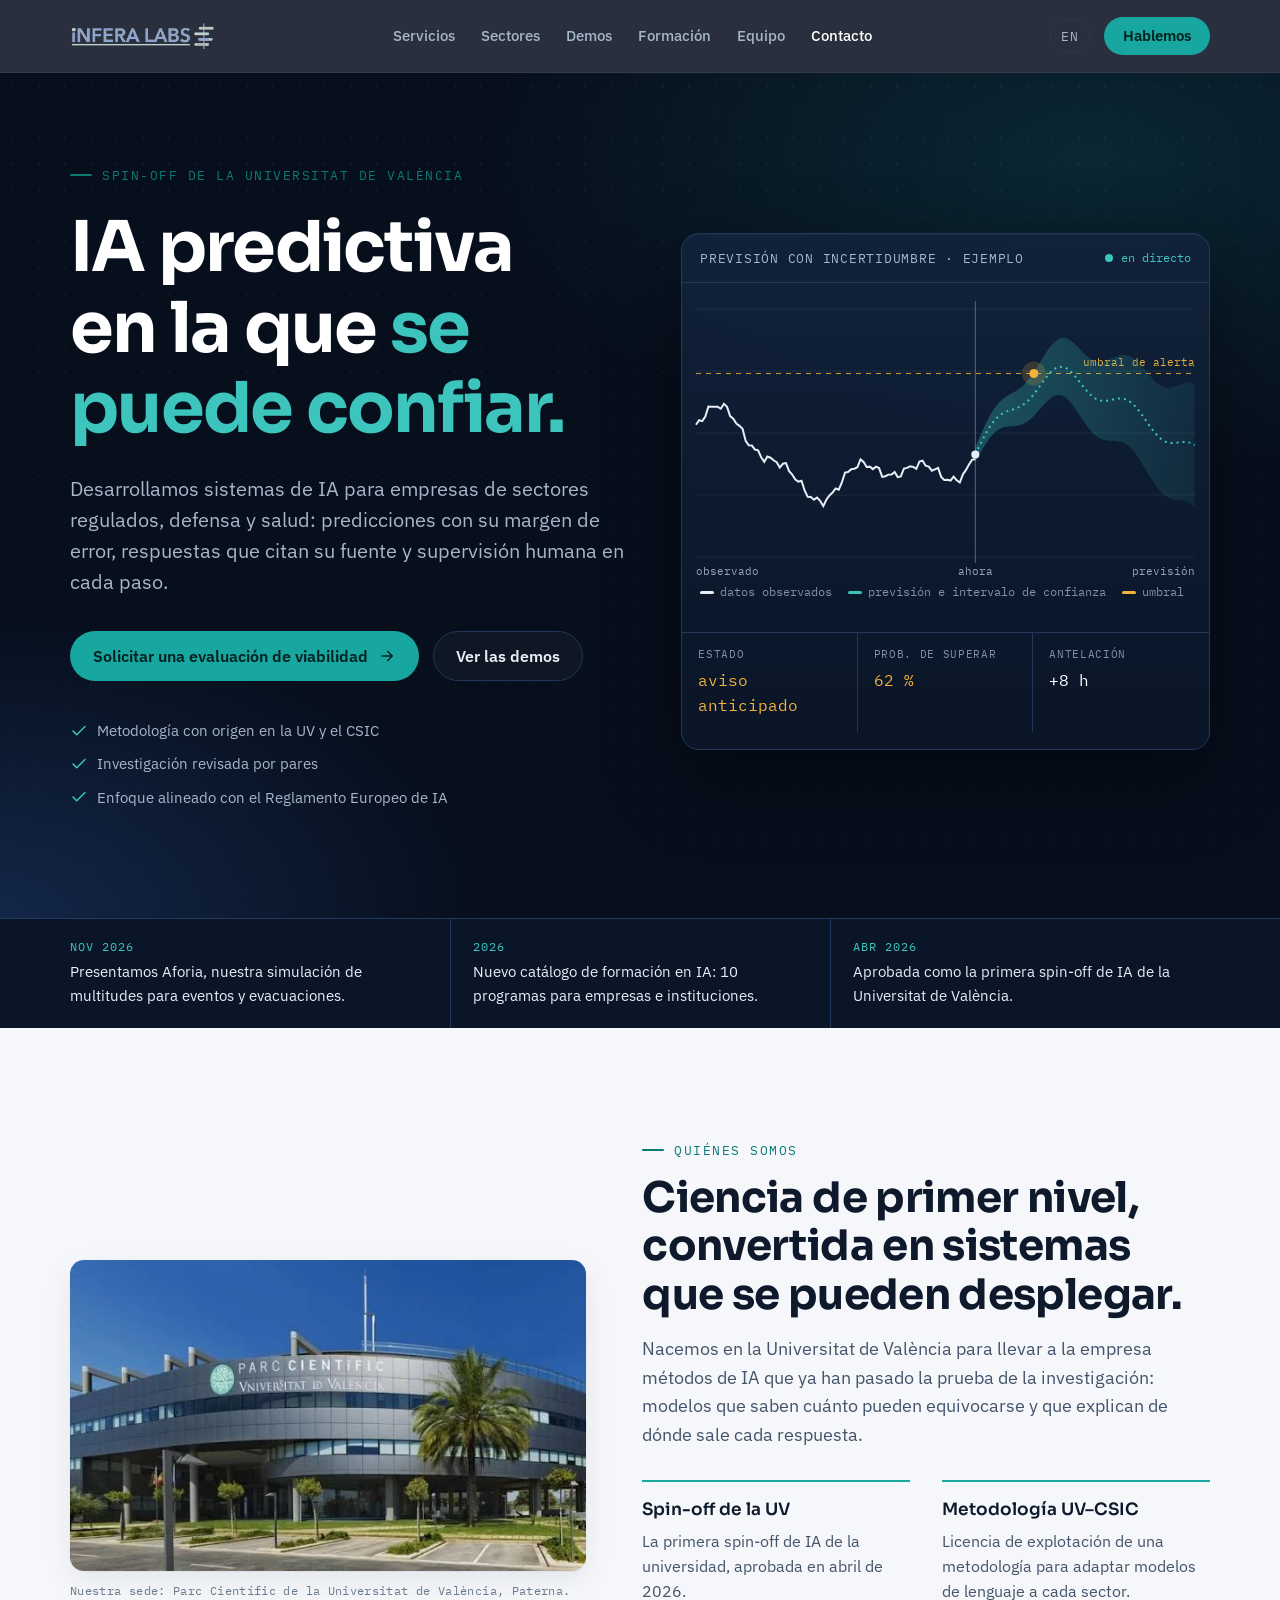
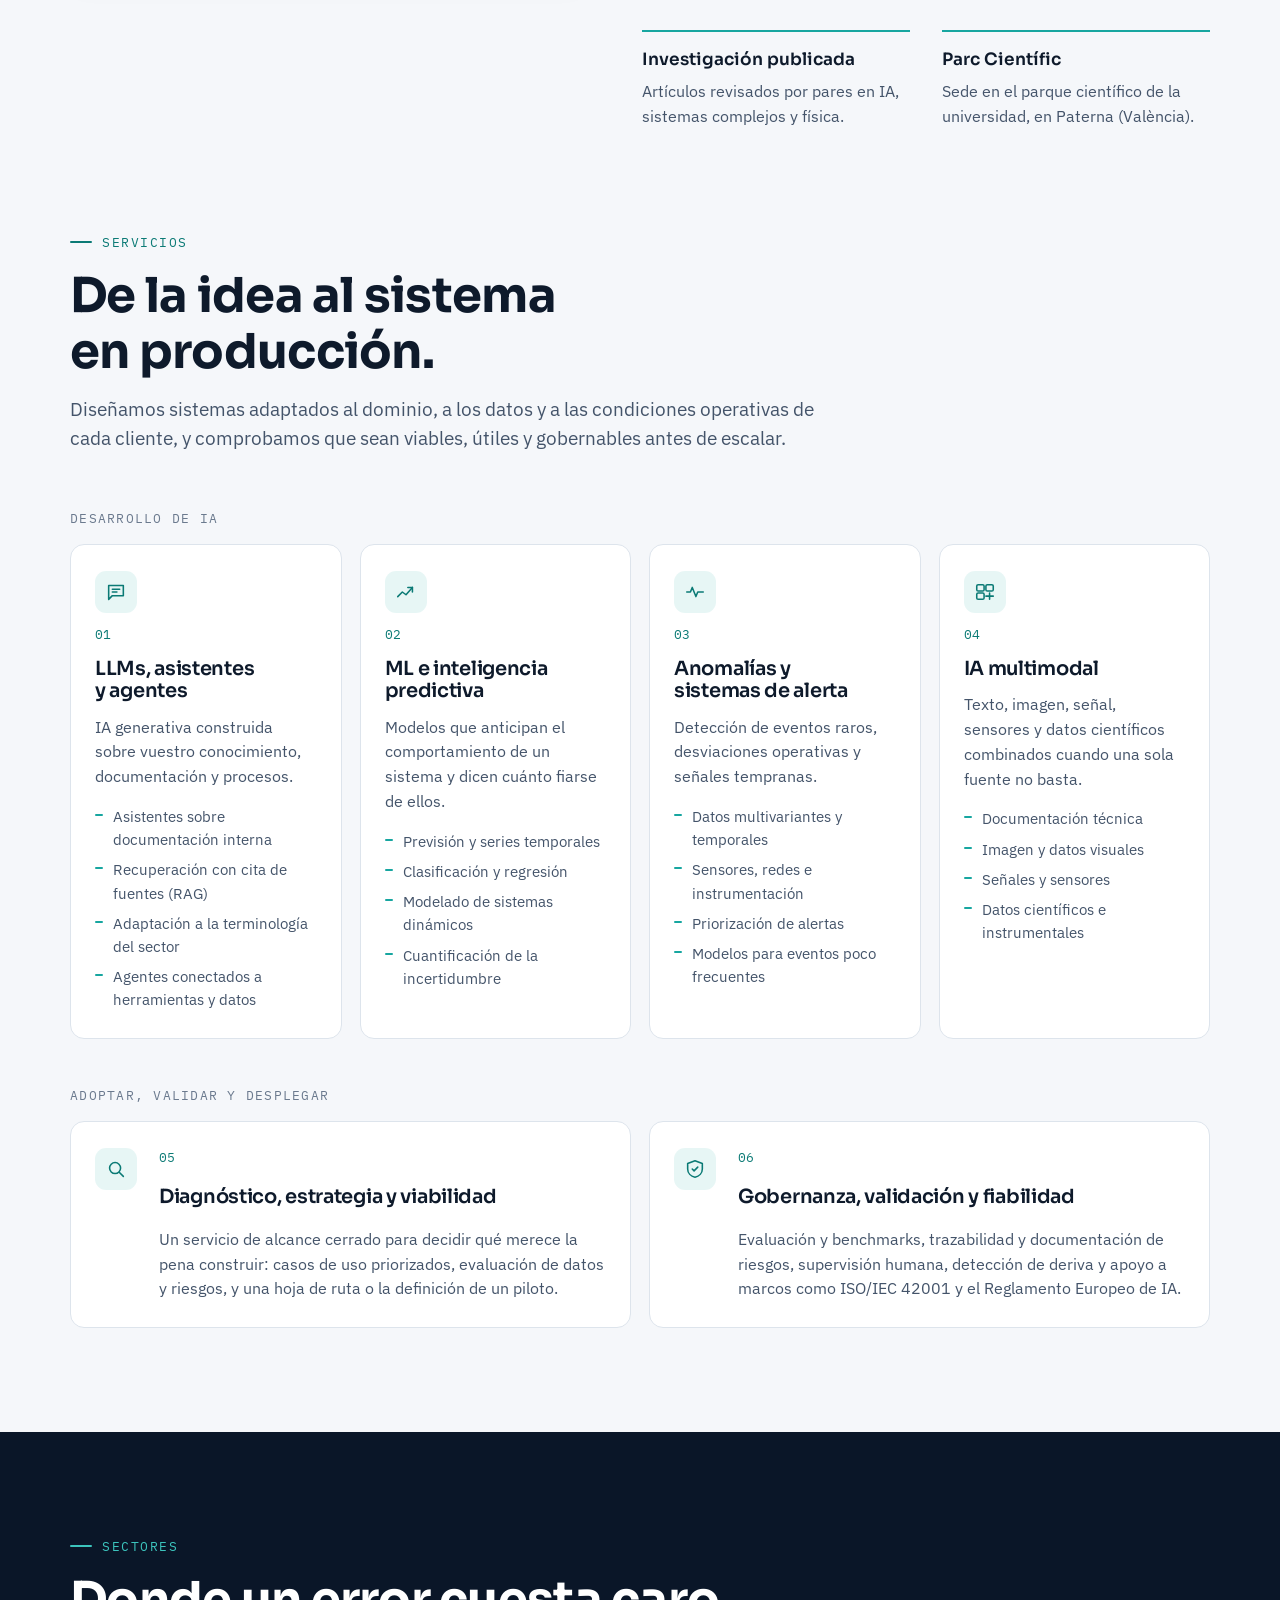
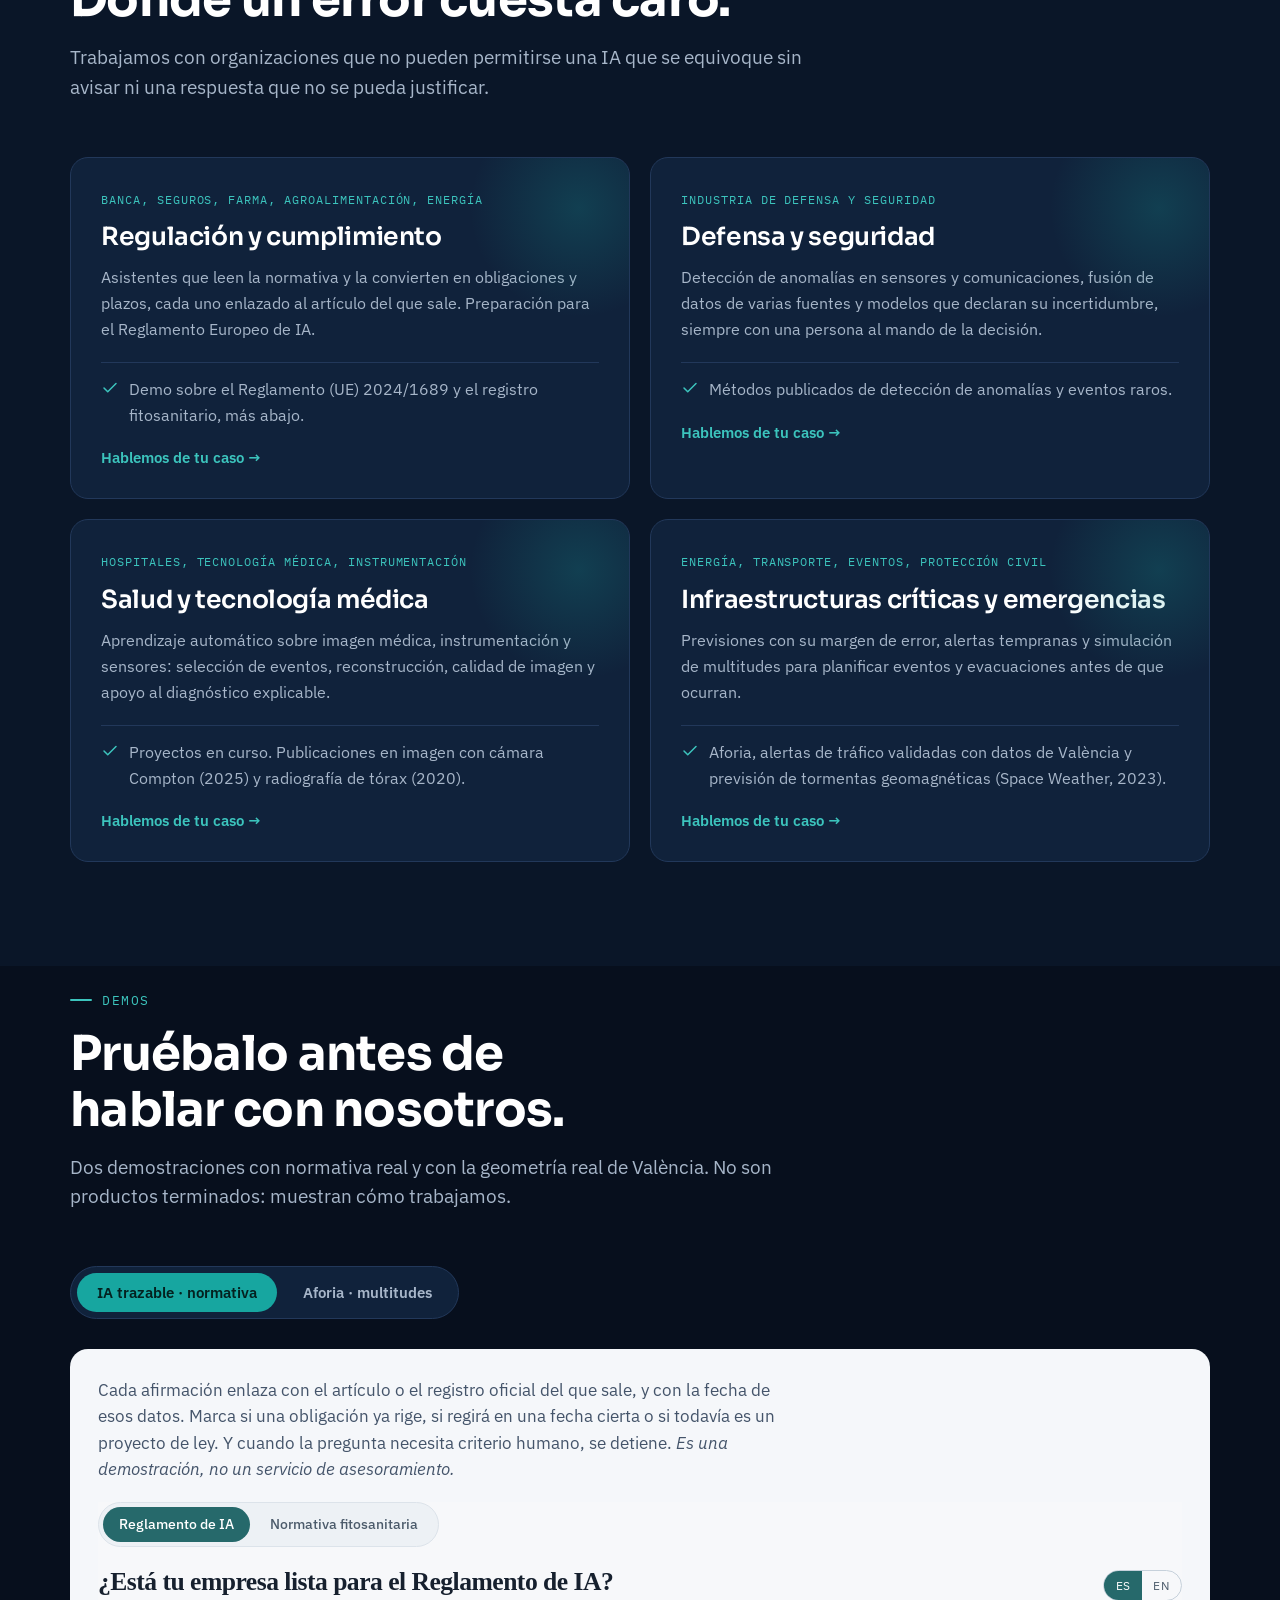
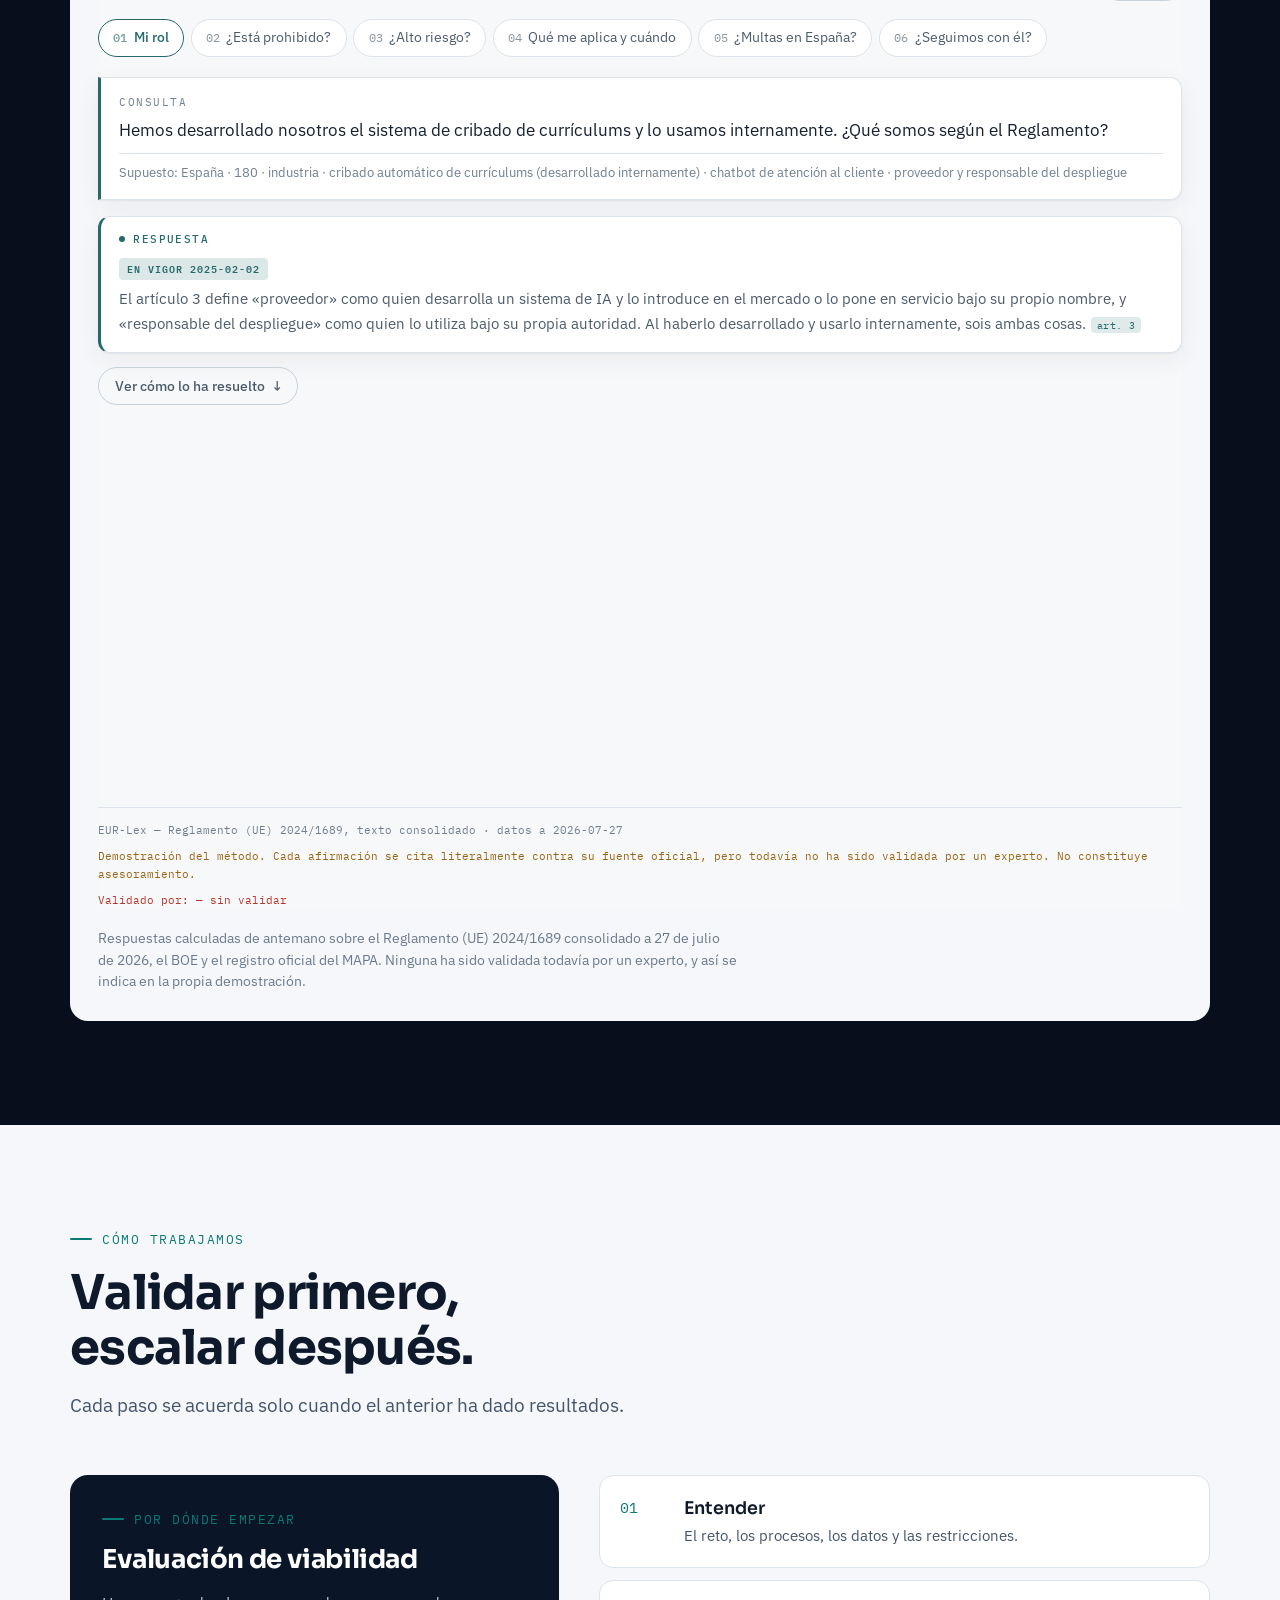
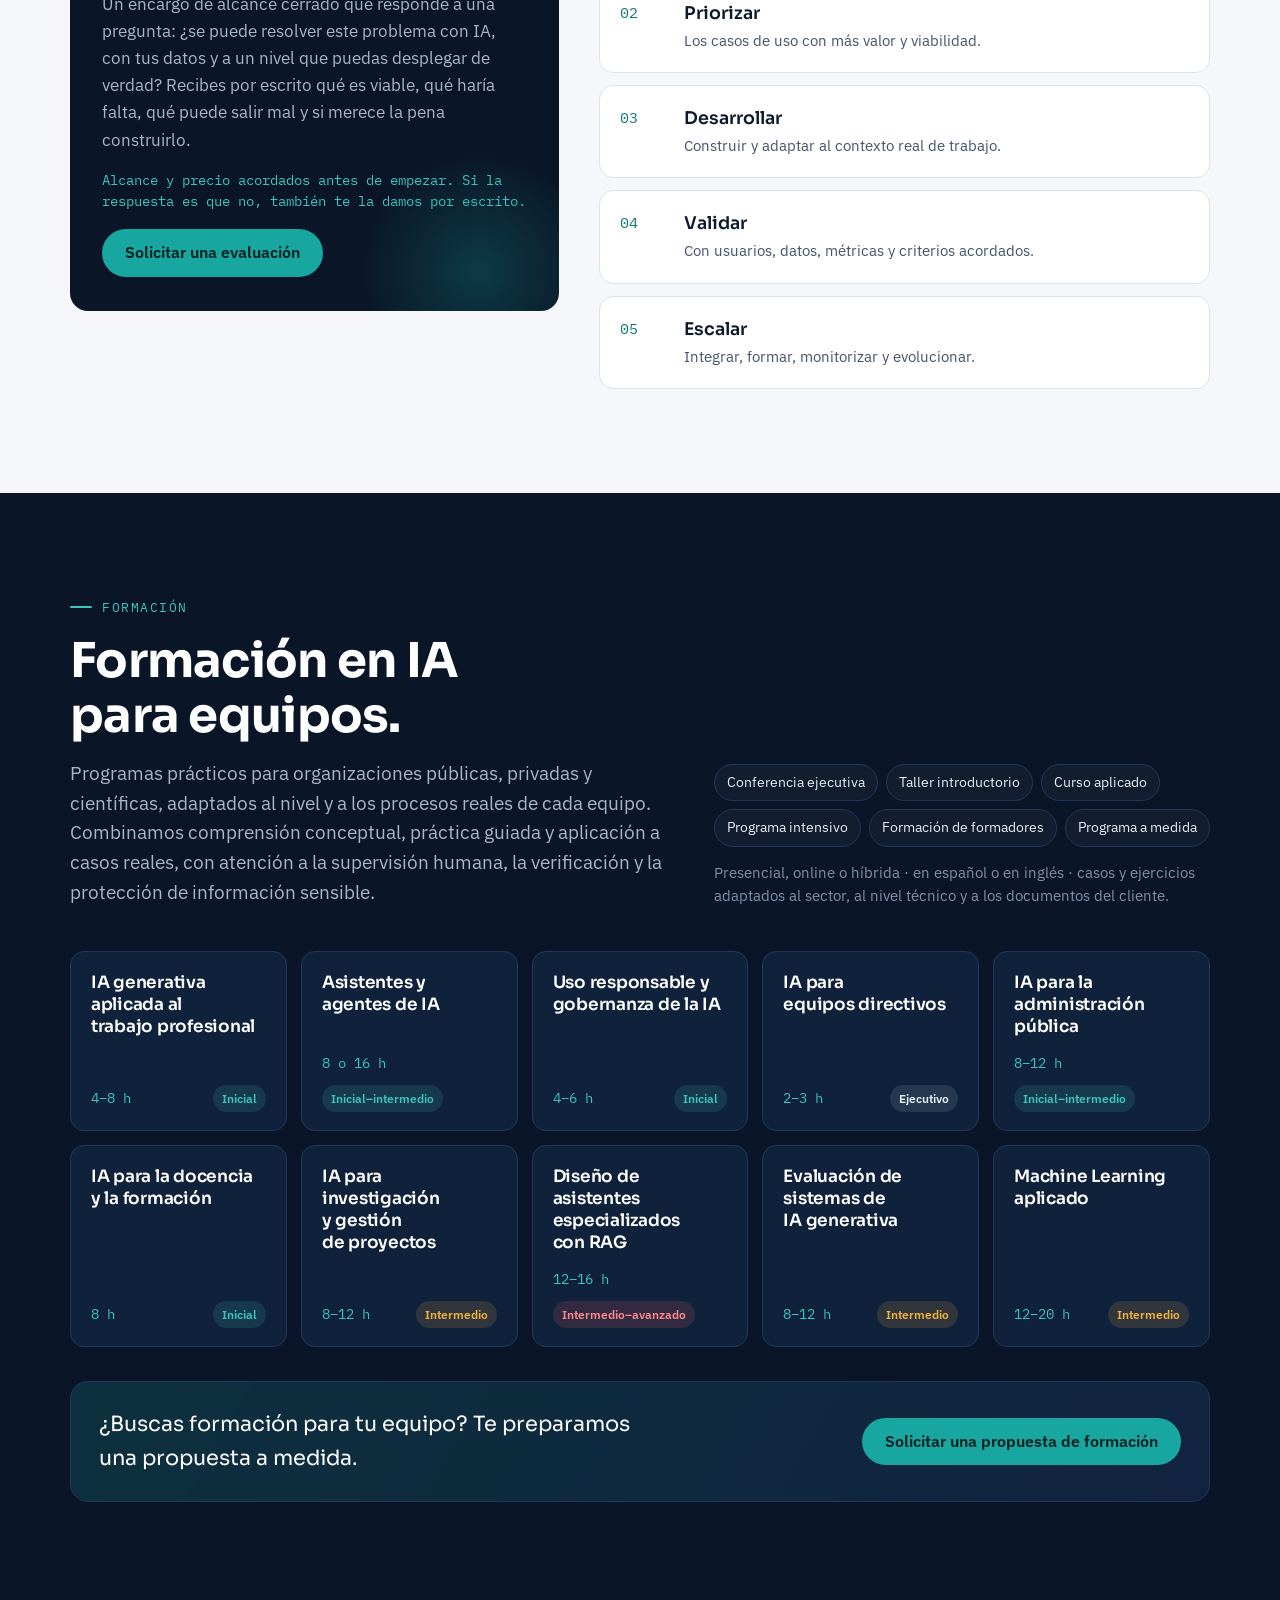
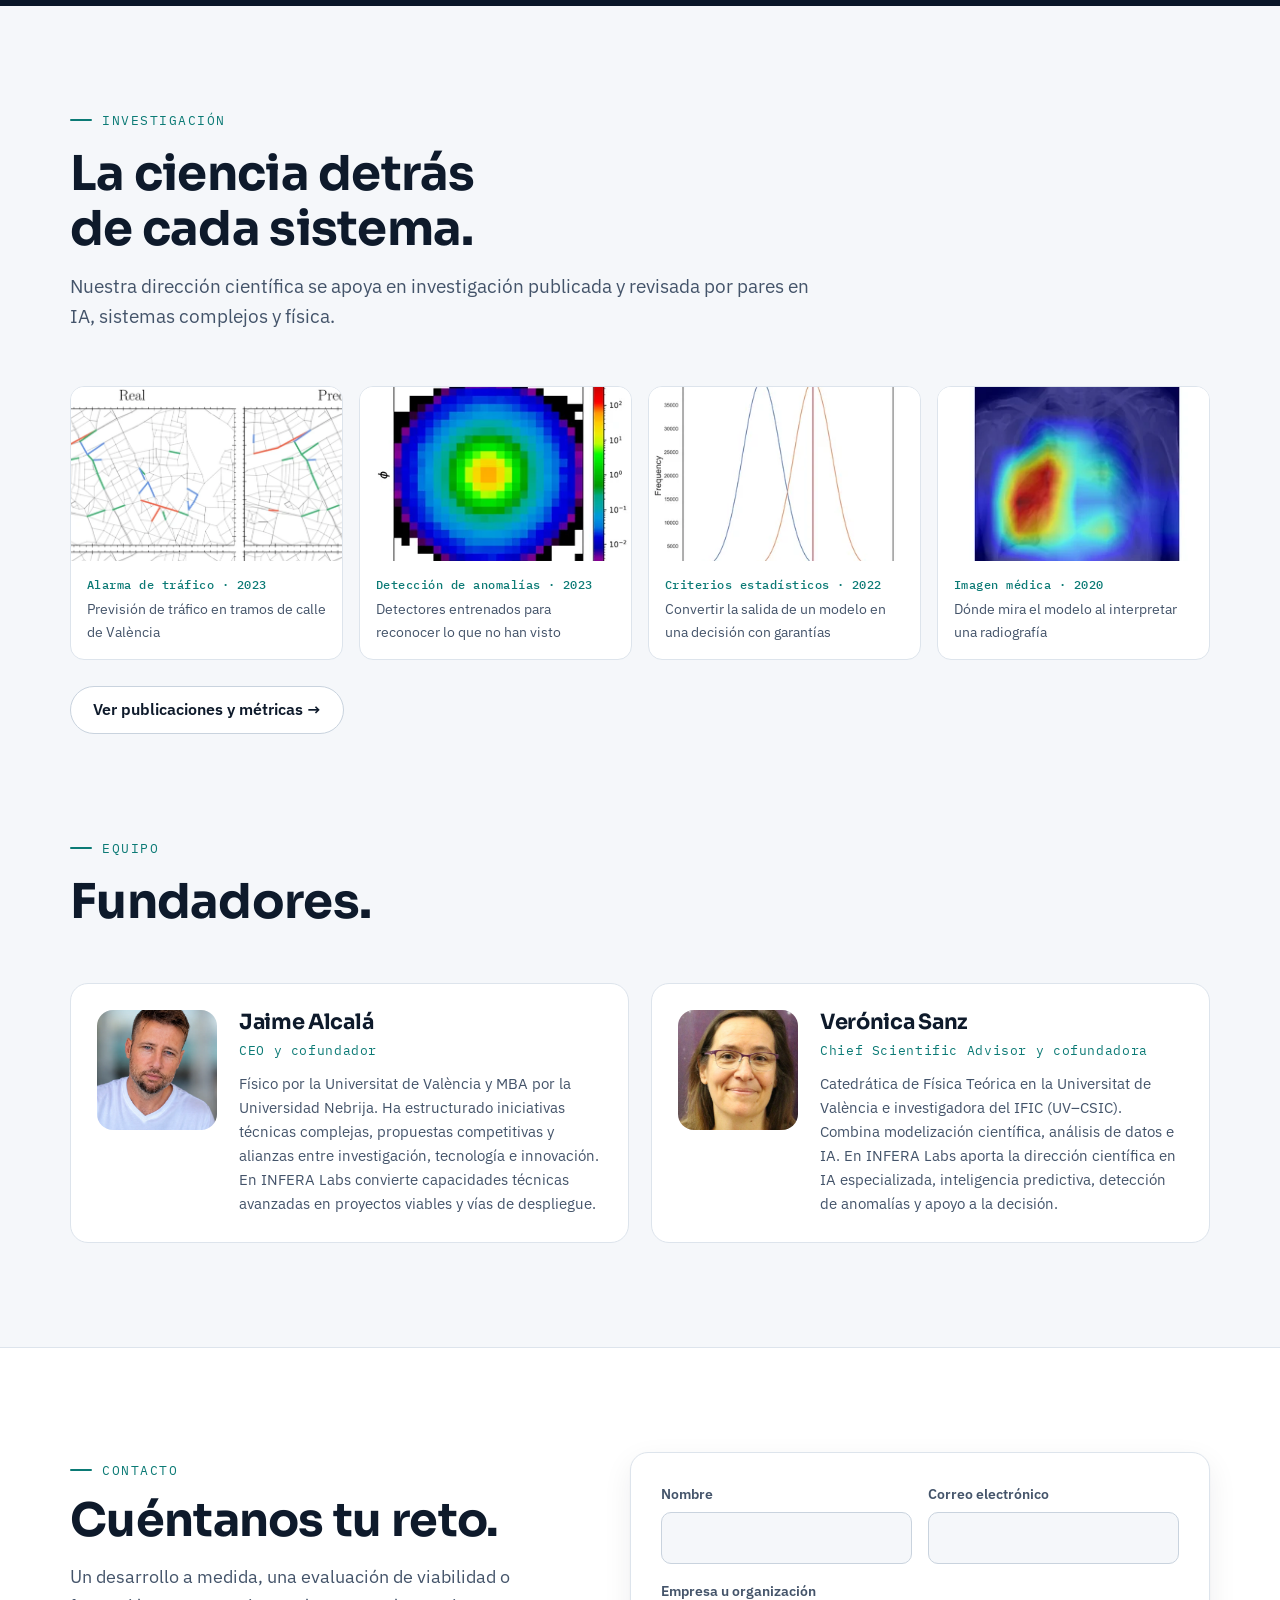
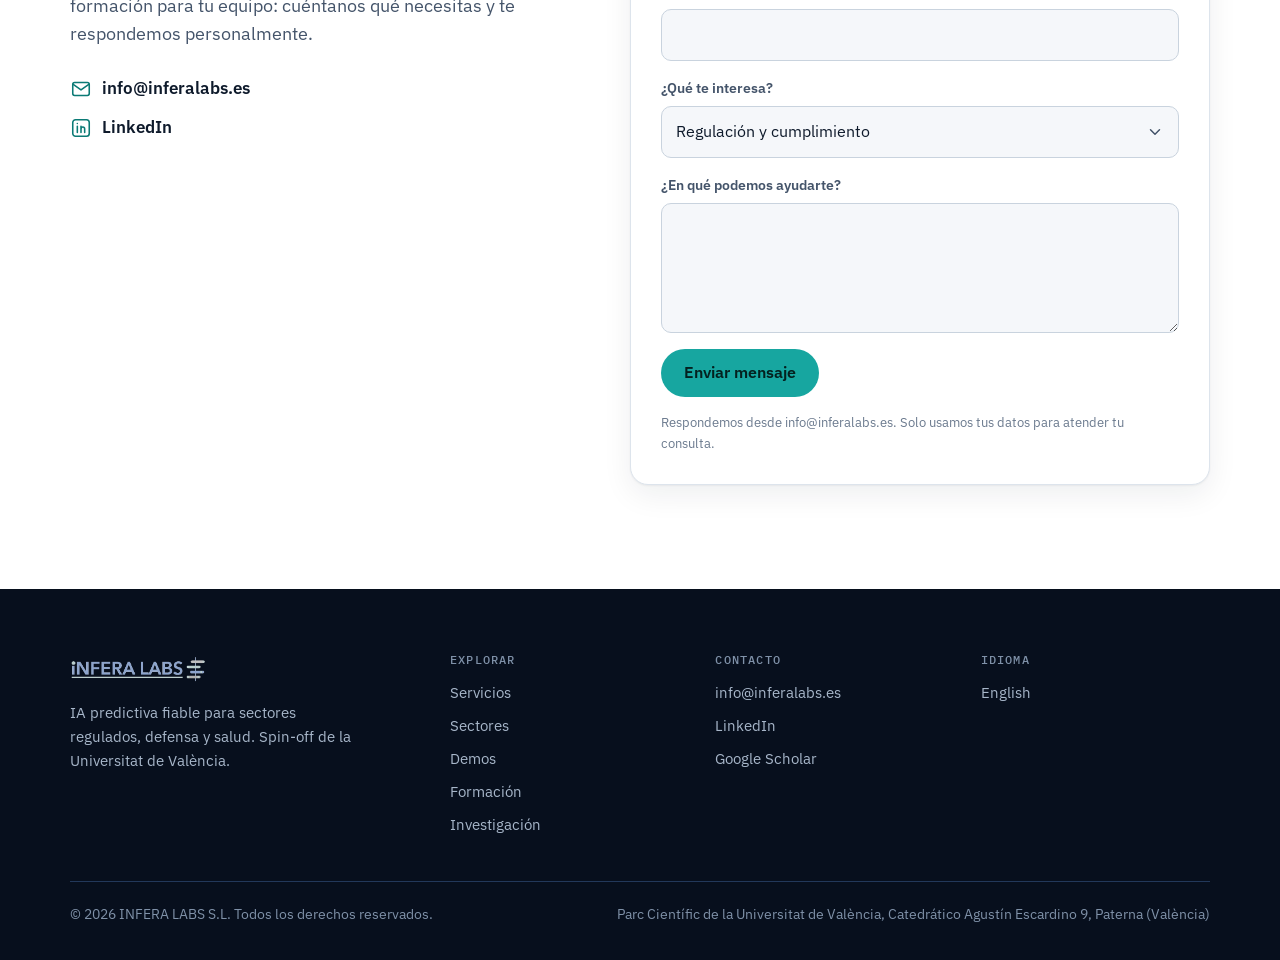
==== commit 05349293: "Add Aforia logo files and show the logo in the Aforia demo panel Co-Authored-By: Claude Opus 5.5 <no" ====
--- a/index.html
+++ b/index.html
@@ -272,7 +272,8 @@
         <div class="aforia">
           <figure><img src="assets/img/aforia-recinto.webp" width="1320" height="825" alt="Simulación de 10.000 personas en un recinto de conciertos: los puntos rojos junto al escenario marcan densidades por encima de 4 personas por metro cuadrado" loading="lazy"></figure>
           <div>
-            <h3><small>Aforia · de INFERA Labs</small>Anticipa dónde se atasca la multitud.</h3>
+            <img class="aforia-logo" src="assets/img/aforia/aforia-logo-oscuro.svg" width="122" height="34" alt="Aforia">
+            <h3><small>Un producto de INFERA Labs</small>Anticipa dónde se atasca la multitud.</h3>
             <p>Aforia simula a cada persona sobre el plano real de un espacio y muestra dónde se formarán aglomeraciones peligrosas, cuánto tardará en vaciarse y qué medidas funcionan: cortes de calle, avisos al público, fosos delanteros o salidas más anchas.</p>
             <div class="kpis">
               <div class="kpi"><b>3,5 min</b><span>menos para vaciar la plaza con un aviso previo</span></div>
--- a/assets/css/v2.css
+++ b/assets/css/v2.css
@@ -406,3 +406,4 @@
 .js .reveal { opacity: 0; transform: translateY(14px); transition: opacity .6s ease, transform .6s ease; }
 .js .reveal.is-in { opacity: 1; transform: none; }
 @media (prefers-reduced-motion: reduce) { .js .reveal { opacity: 1; transform: none; transition: none; } }
+.aforia-logo { display: block; height: 34px; width: auto; margin-bottom: 18px; }
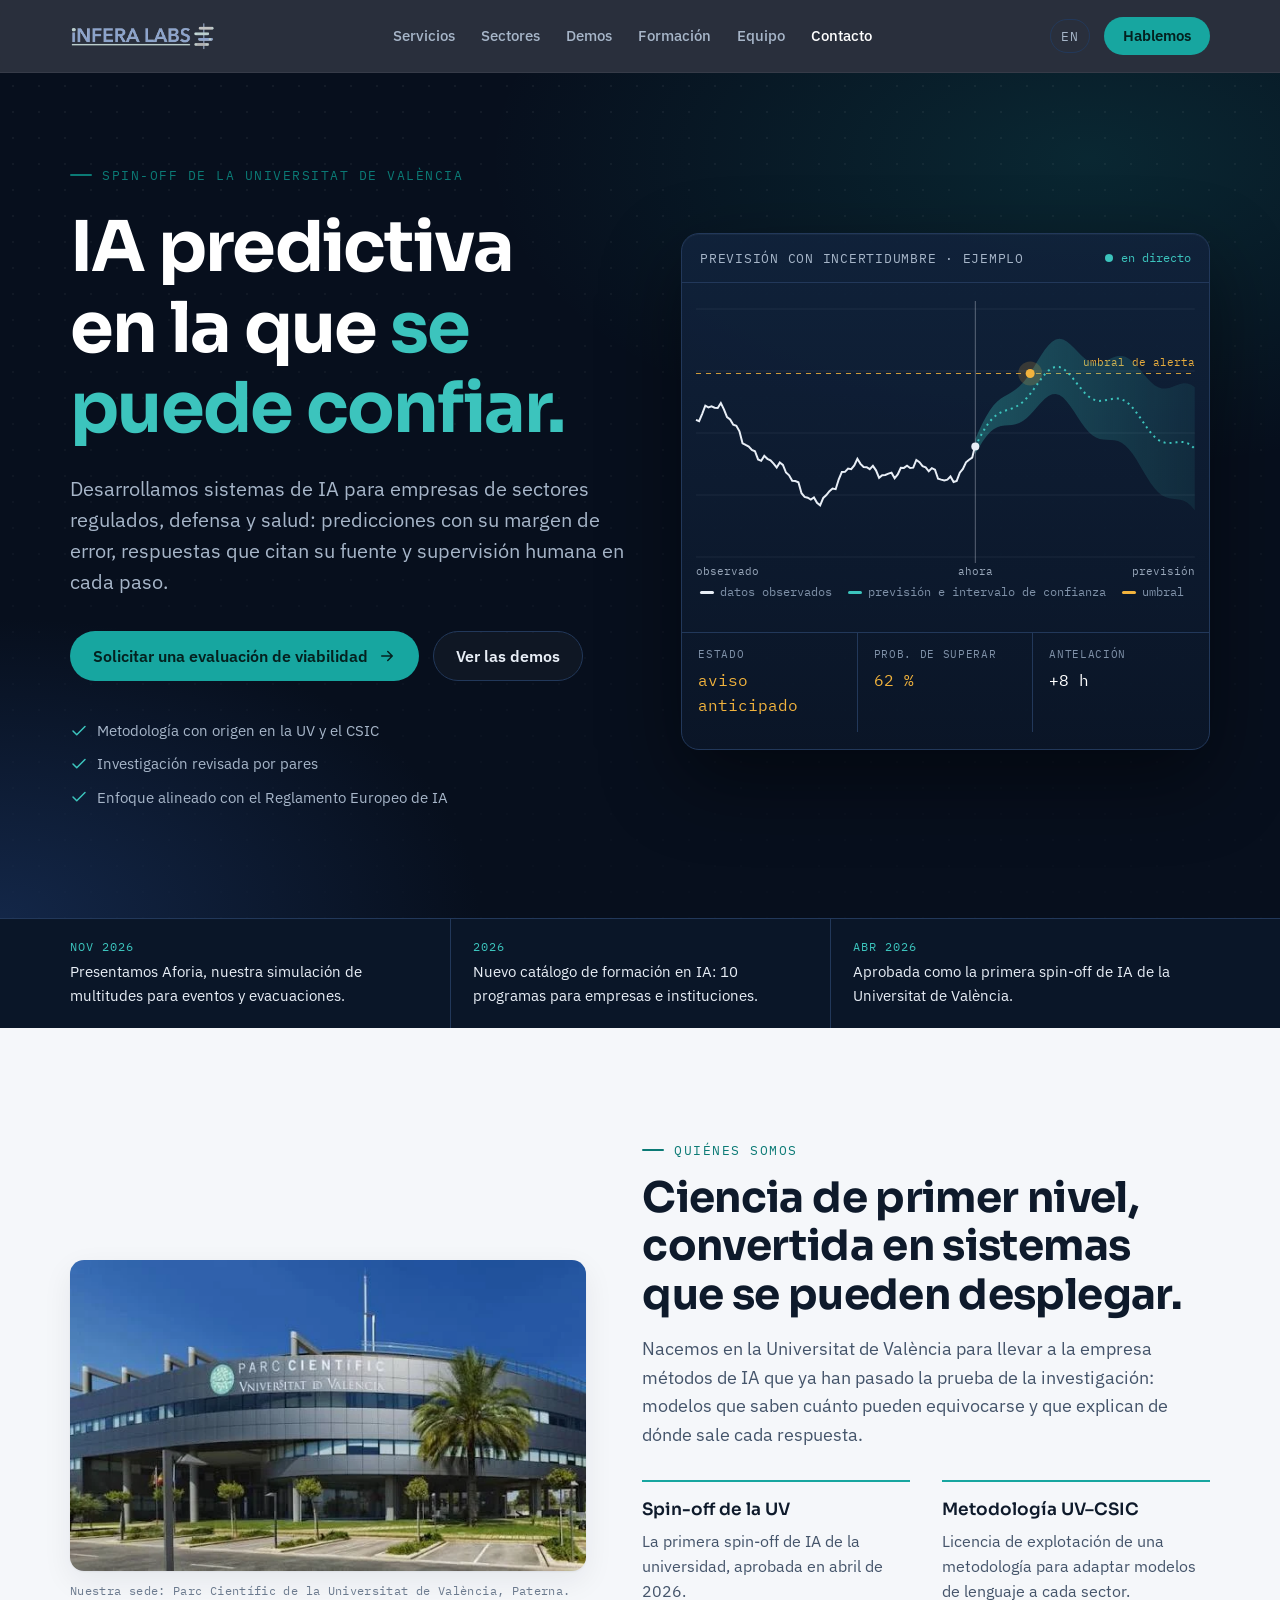
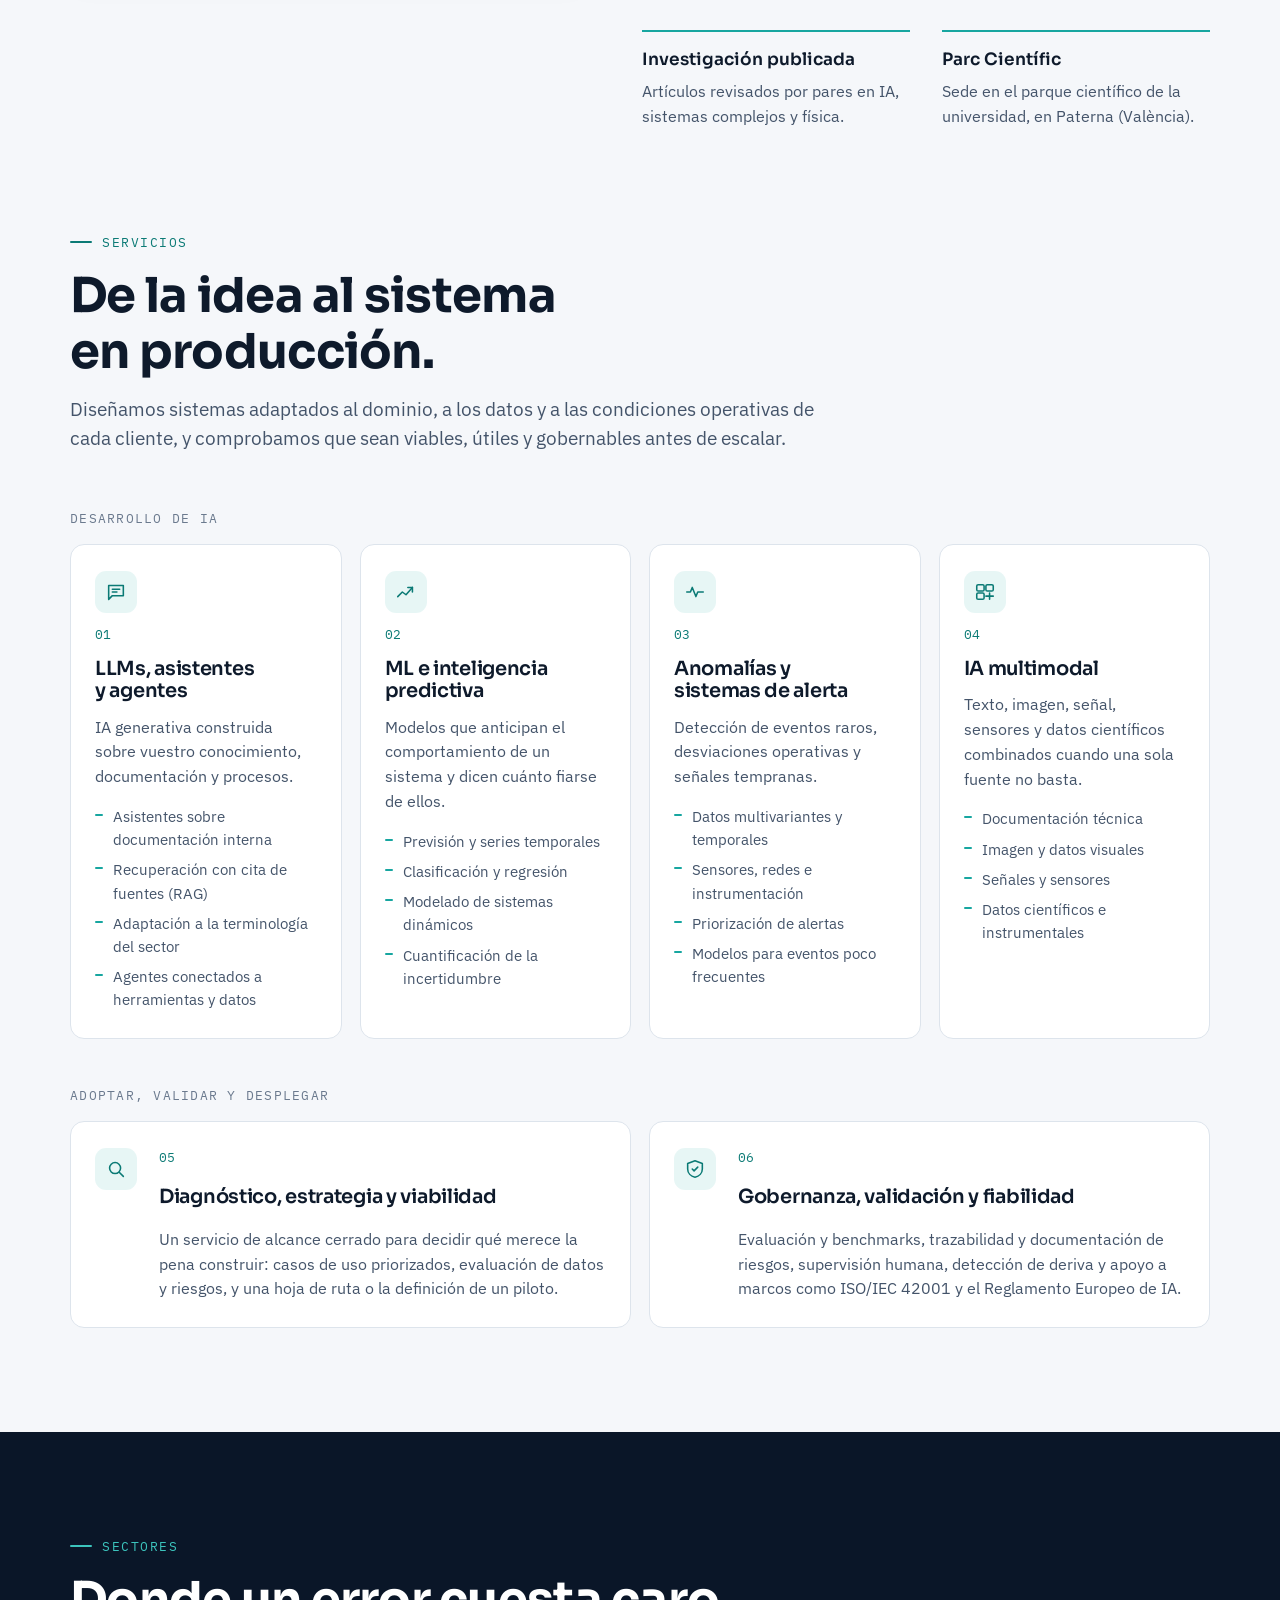
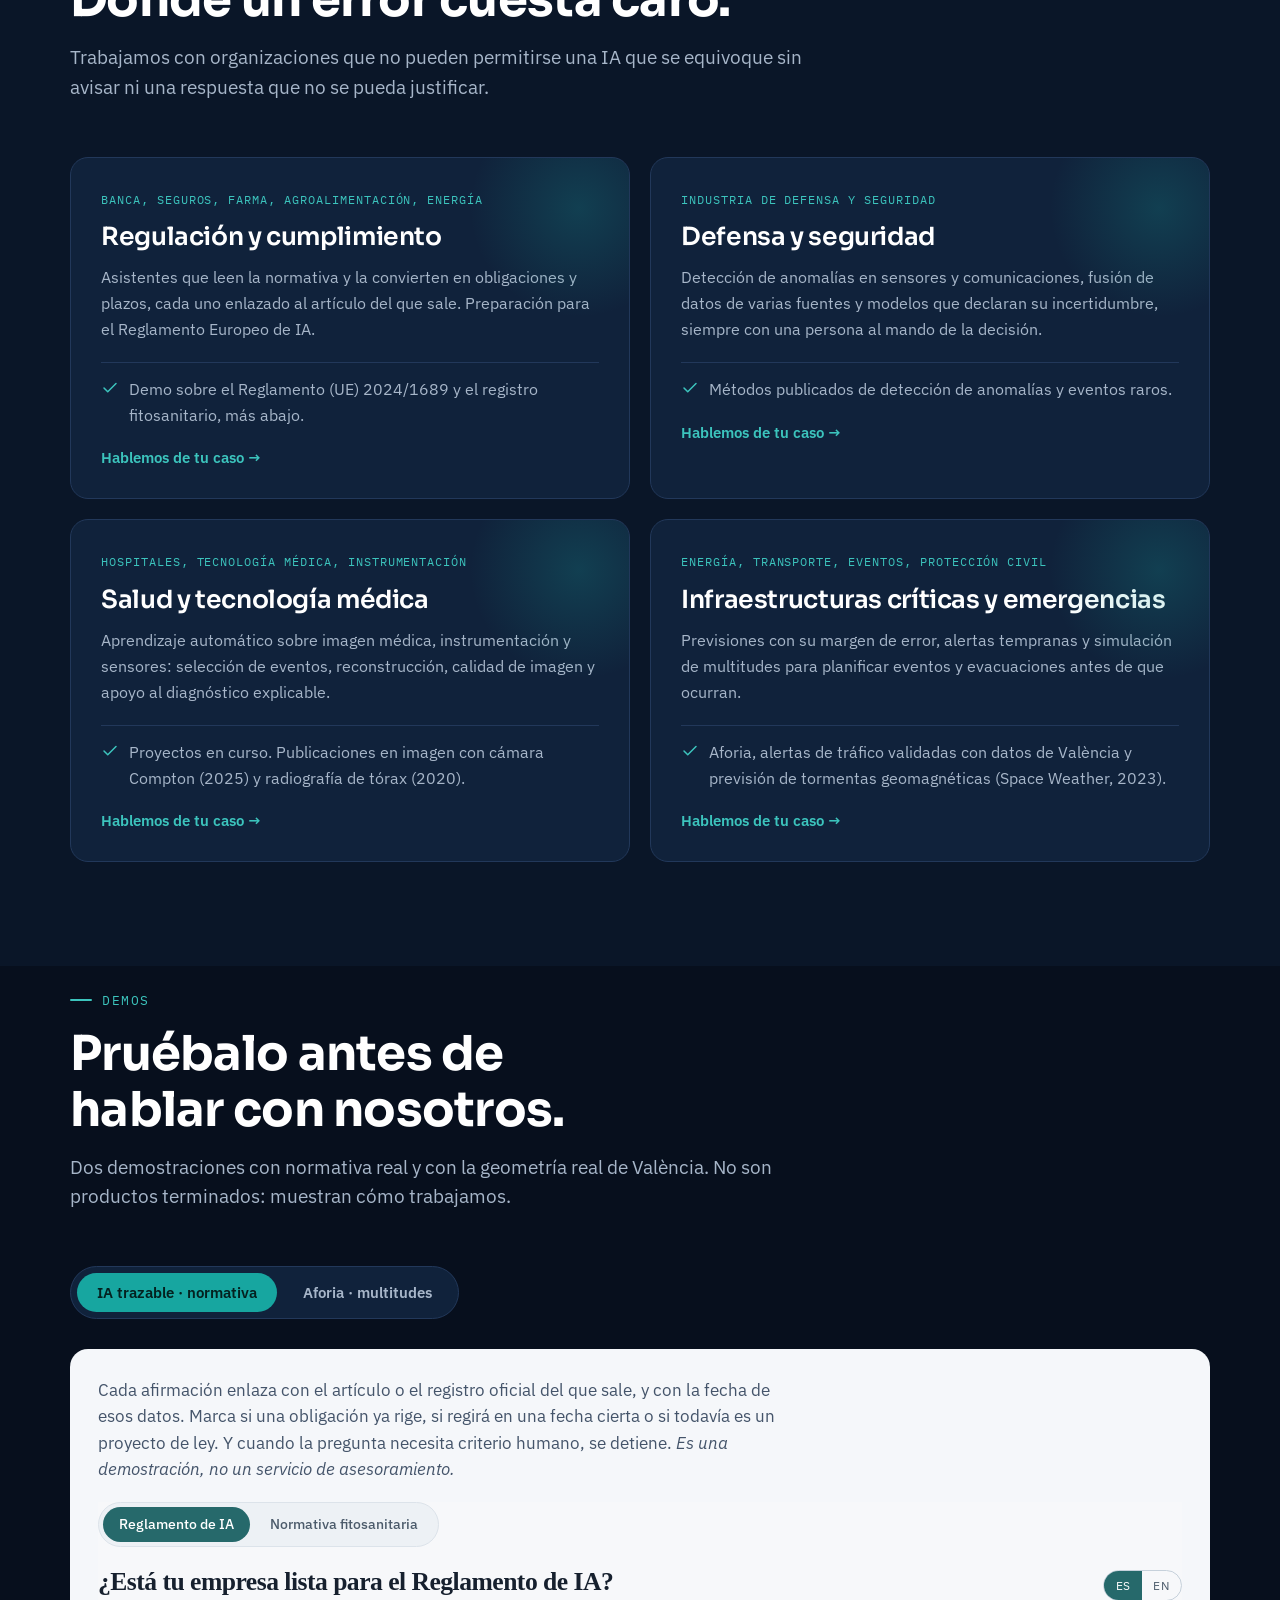
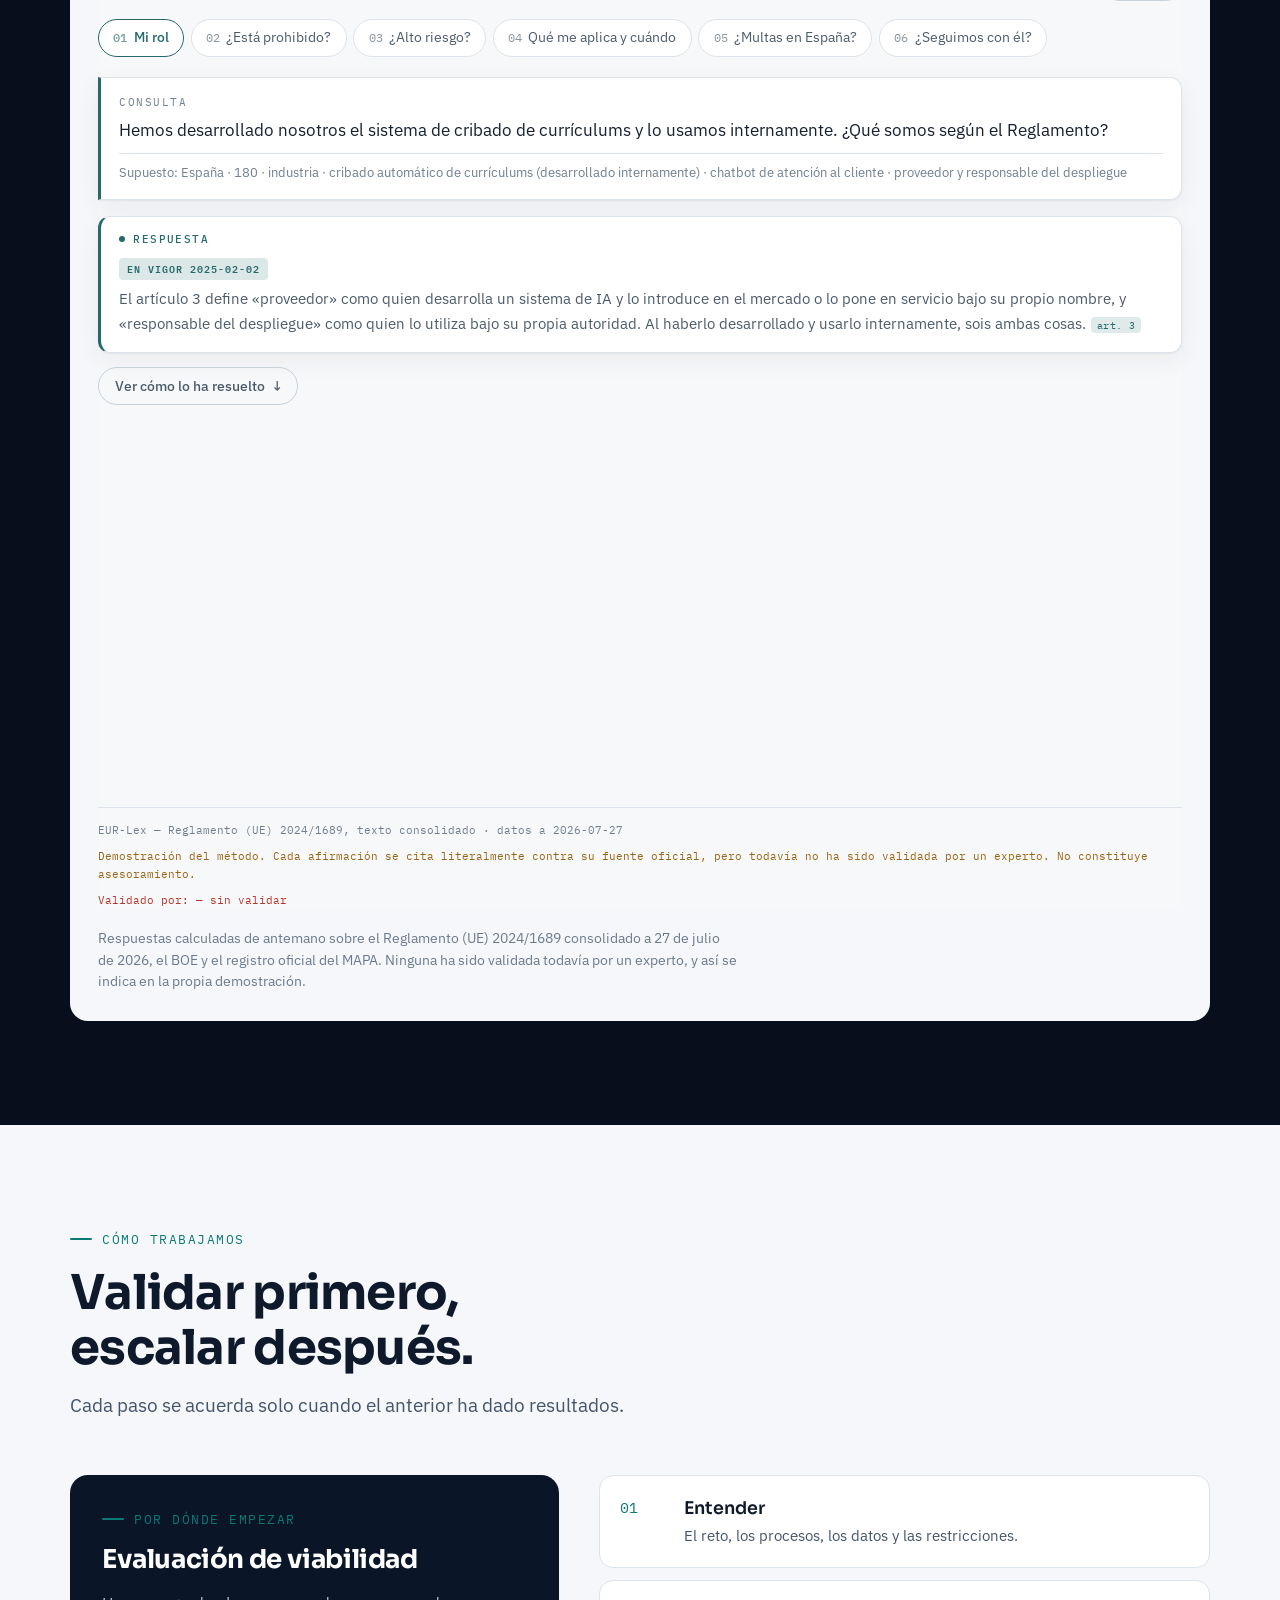
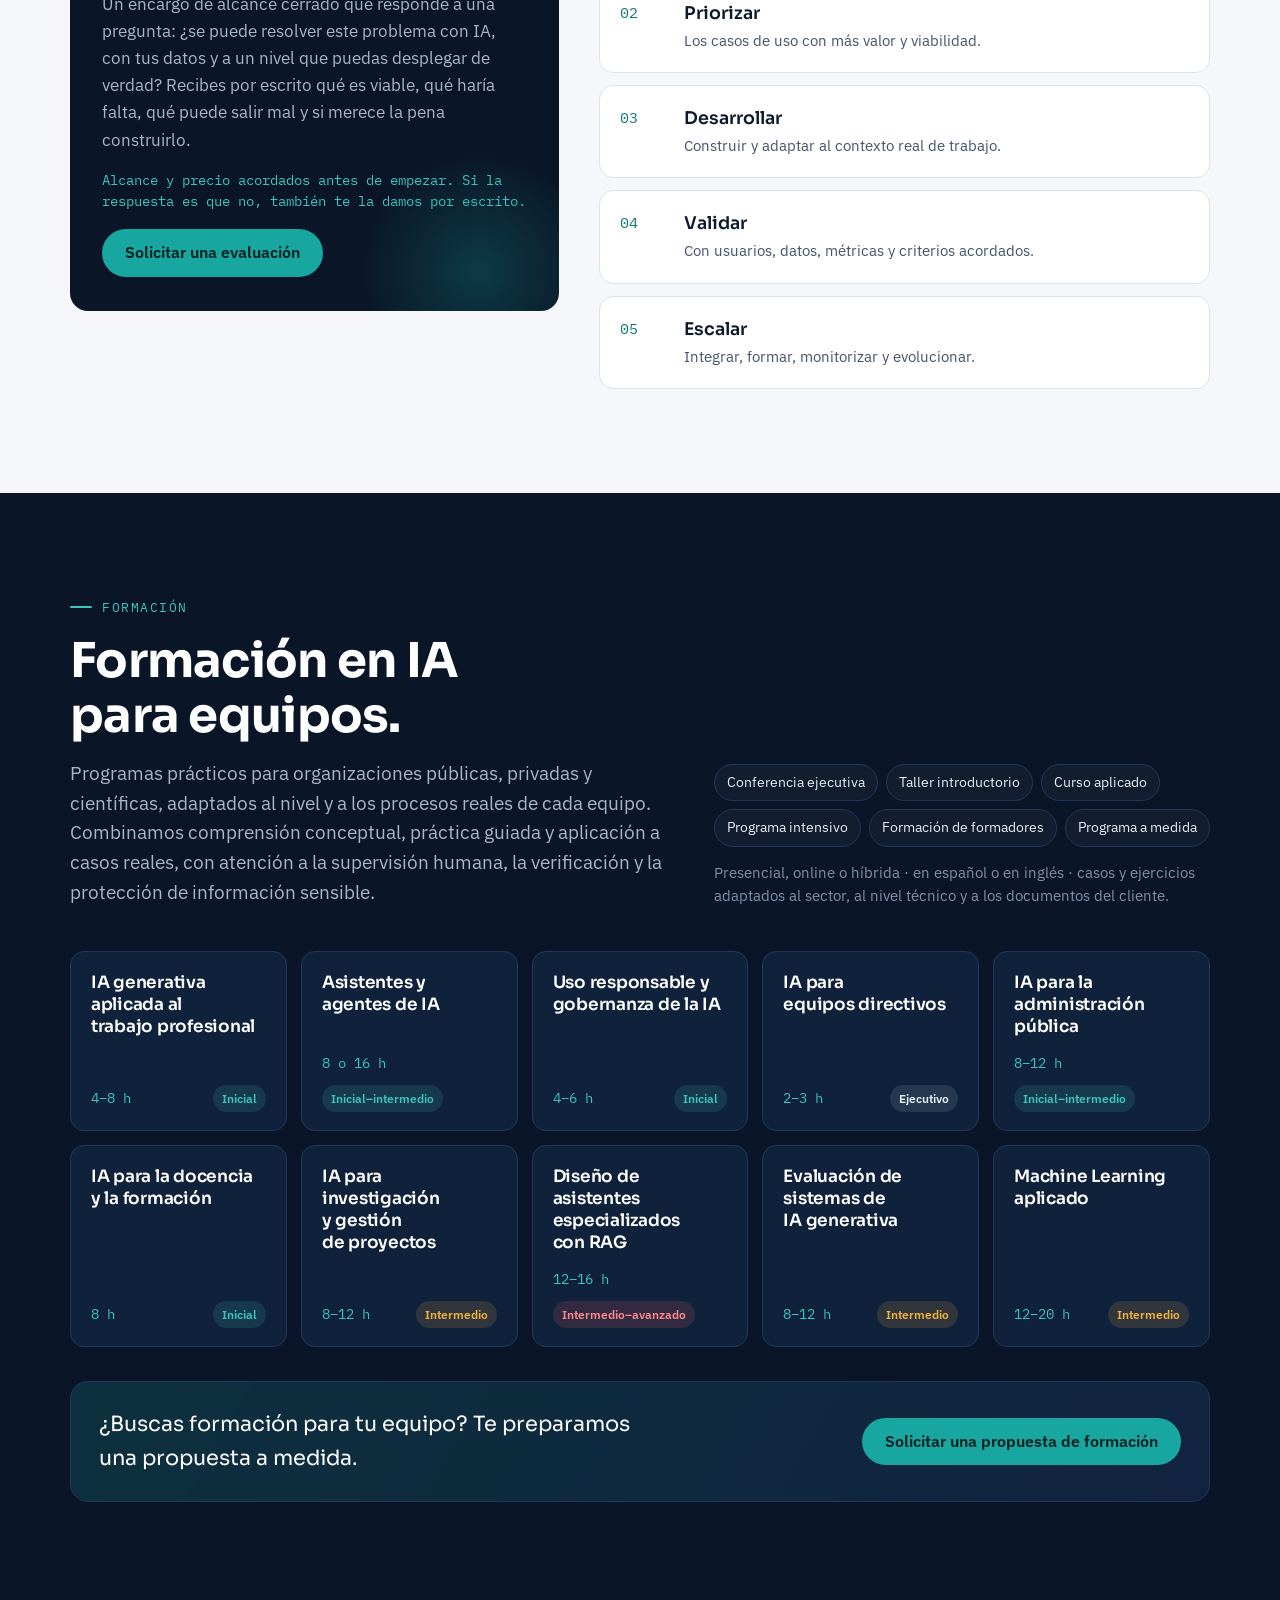
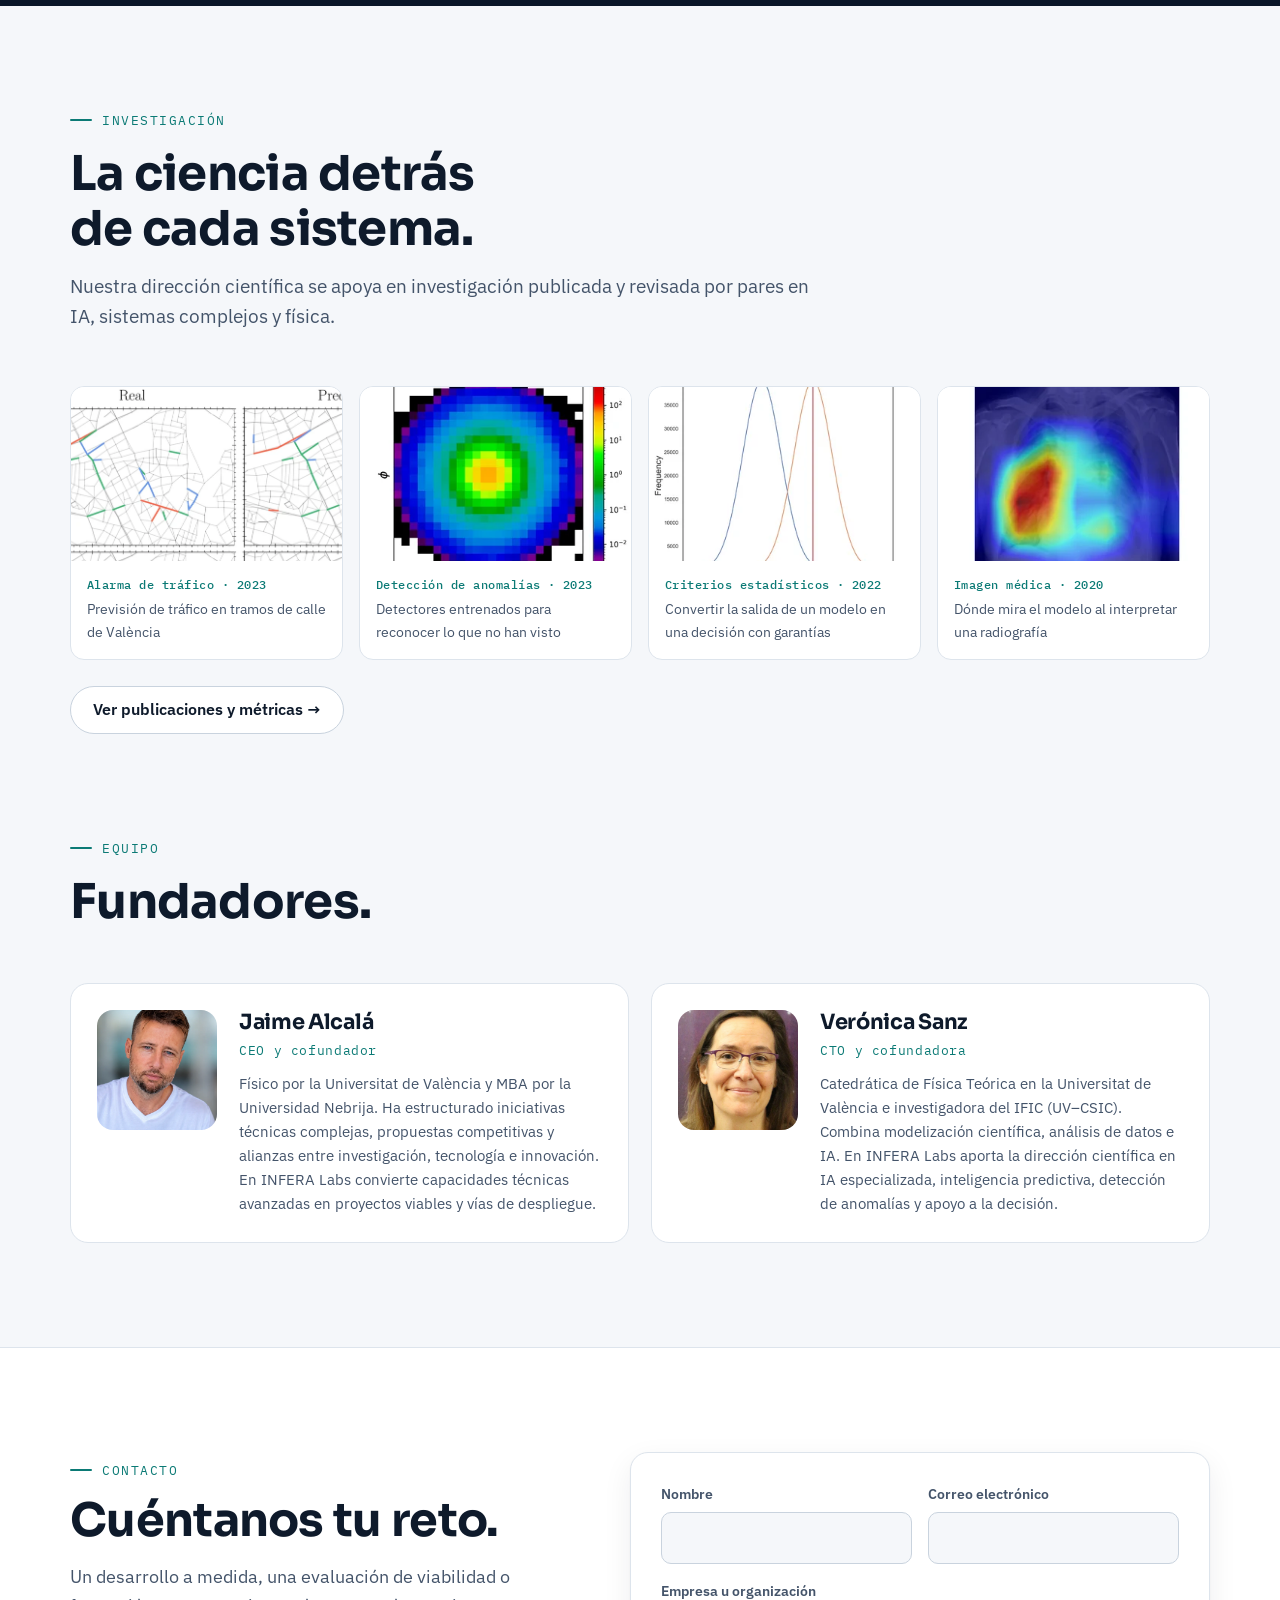
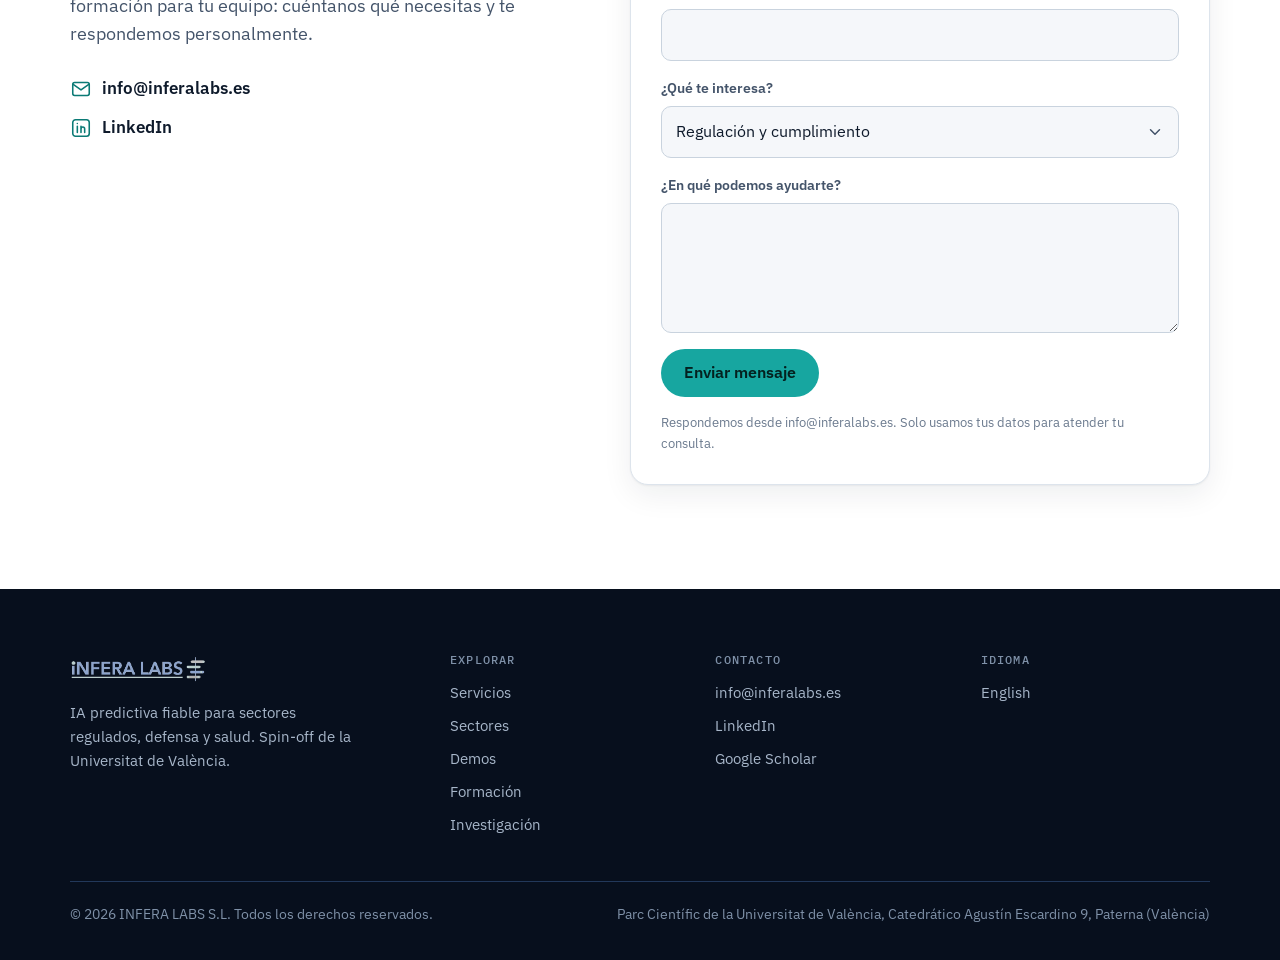
==== commit 5b6d41b7: "Update Verónica Sanz role to CTO and co-founder" ====
--- a/index.html
+++ b/index.html
@@ -46,7 +46,7 @@
   "sameAs": ["https://www.linkedin.com/company/infera-labs-s-l/"],
   "address": {"@type": "PostalAddress", "addressCountry": "ES", "addressLocality": "Paterna", "addressRegion": "València", "streetAddress": "Parc Científic de la Universitat de València, Catedrático Agustín Escardino 9"},
   "parentOrganization": {"@type": "CollegeOrUniversity", "name": "Universitat de València", "url": "https://www.uv.es"},
-  "founder": [{"@type": "Person", "name": "Jaime Alcalá", "jobTitle": "CEO y cofundador"}, {"@type": "Person", "name": "Verónica Sanz", "jobTitle": "Chief Scientific Advisor y cofundadora"}]
+  "founder": [{"@type": "Person", "name": "Jaime Alcalá", "jobTitle": "CEO y cofundador"}, {"@type": "Person", "name": "Verónica Sanz", "jobTitle": "CTO y cofundadora"}]
 }
 </script>
 </head>
@@ -388,7 +388,7 @@
           <picture><source srcset="assets/img/veronica.webp" type="image/webp"><img src="assets/img/veronica.jpg" width="240" height="240" alt="Retrato de Verónica Sanz" loading="lazy"></picture>
           <div>
             <h3>Verónica Sanz</h3>
-            <span class="role">Chief Scientific Advisor y cofundadora</span>
+            <span class="role">CTO y cofundadora</span>
             <p>Catedrática de Física Teórica en la Universitat de València e investigadora del IFIC (UV–CSIC). Combina modelización científica, análisis de datos e IA. En INFERA Labs aporta la dirección científica en IA especializada, inteligencia predictiva, detección de anomalías y apoyo a la decisión.</p>
           </div>
         </article>
--- a/assets/css/v2.css
+++ b/assets/css/v2.css
@@ -407,3 +407,23 @@
 .js .reveal.is-in { opacity: 1; transform: none; }
 @media (prefers-reduced-motion: reduce) { .js .reveal { opacity: 1; transform: none; transition: none; } }
 .aforia-logo { display: block; height: 34px; width: auto; margin-bottom: 18px; }
+
+/* ---------- inner pages (research) ---------- */
+.page-top { background: var(--navy-950); padding: 64px 0 72px; }
+.page-top .back { display: block; width: fit-content; color: var(--on-dark-2); text-decoration: none; font-size: 14.5px; margin-bottom: 28px; }
+.page-top .back:hover { color: #fff; }
+.page-top h1 { font-size: clamp(34px, 4.6vw, 56px); font-weight: 700; color: #fff; margin-top: 16px; max-width: 18em; }
+.page-top p { color: var(--on-dark-2); font-size: 18px; margin-top: 18px; max-width: 46em; }
+.metrics-row { display: grid; grid-template-columns: repeat(3, minmax(0, 200px)); gap: 14px; margin-top: 40px; }
+.metric { border: 1px solid var(--line-dark); border-radius: 12px; padding: 16px 18px; display: grid; gap: 2px; background: rgba(255, 255, 255, .02); }
+.metric b { font-family: var(--display); font-size: 32px; color: #fff; font-variant-numeric: tabular-nums; }
+.metric span { font-size: 13.5px; color: var(--on-dark-3); }
+.page-top .metrics-note { font-size: 13px; color: var(--on-dark-3); margin-top: 12px; }
+.sub-h { font-size: clamp(24px, 2.6vw, 30px); font-weight: 700; margin-bottom: 26px; }
+.pub-list { list-style: none; padding: 0; margin: 0; display: grid; grid-template-columns: repeat(2, minmax(0, 1fr)); gap: 14px; }
+.pub-list li { background: var(--surface); border: 1px solid var(--line); border-radius: var(--r); padding: 20px 22px; display: grid; gap: 6px; align-content: start; }
+.pub-list .pub-tag { font-family: var(--mono); font-size: 12px; letter-spacing: .04em; color: var(--teal-700); }
+.pub-list b { font-family: var(--display); font-size: 17.5px; font-weight: 600; line-height: 1.35; }
+.pub-list .pub-venue { font-size: 14px; color: var(--ink-3); }
+@media (max-width: 760px) { .pub-list { grid-template-columns: minmax(0, 1fr); } .page-top { padding: 44px 0 56px; } }
+@media (max-width: 520px) { .metrics-row { grid-template-columns: repeat(3, minmax(0, 1fr)); gap: 8px; } .metric { padding: 12px 10px; } .metric b { font-size: 20px; } }
